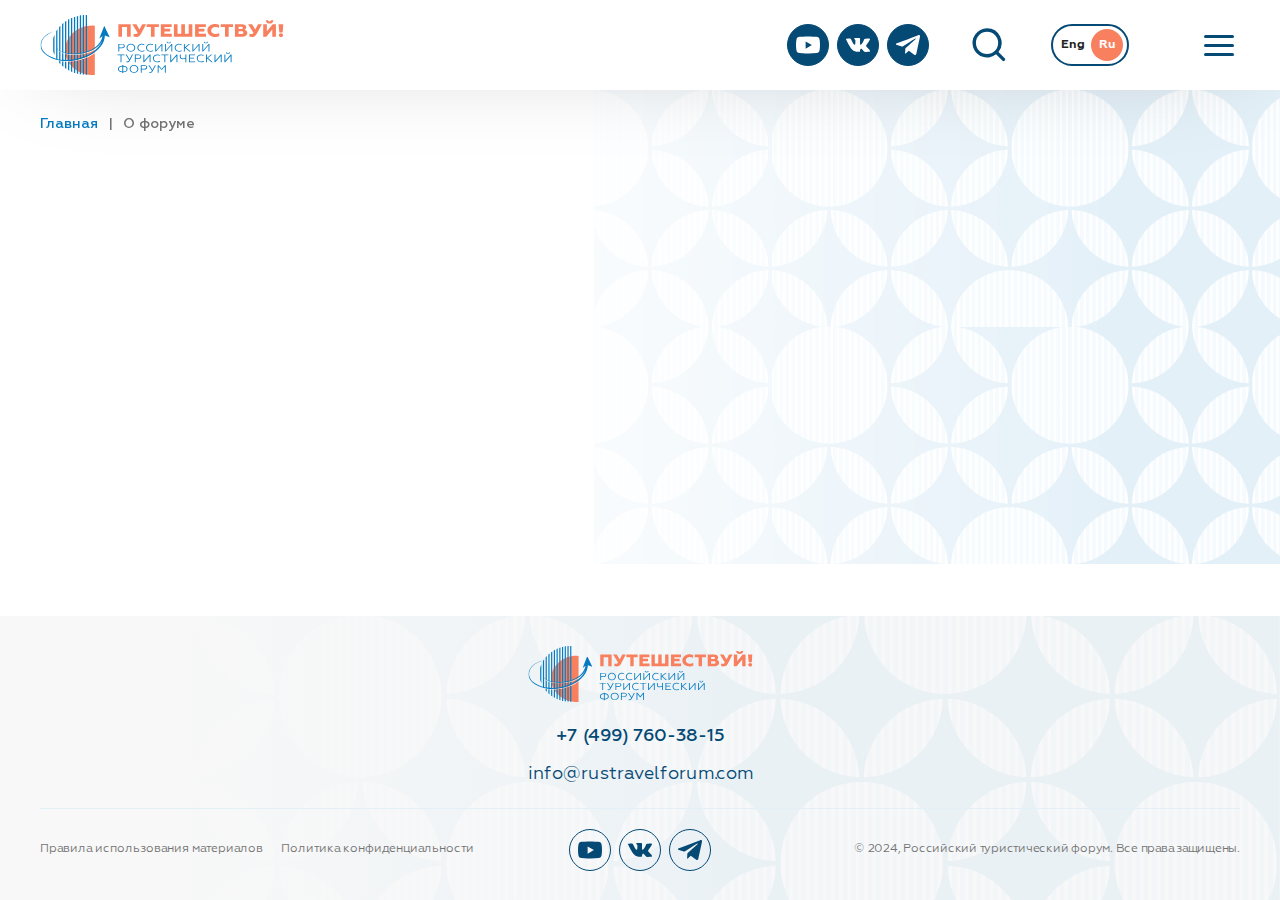
==== about.html @ 8d494166 "fix: Improvements" ====
<!DOCTYPE html>
<html lang="ru">

<head>
	<meta charset="UTF-8">
	<meta http-equiv="X-UA-Compatible" content="IE=edge">
	<meta name="viewport" content="width=device-width, initial-scale=1.0">
	<title>Российский Туристический Форум - О форуме</title>
	<meta property="og:title" content="Российский Туристический Форум - О форуме">
	<meta property="og:description" content="Описание">
	<meta property="og:url" content="/">
	<meta property="og:site_name" content="Российский Туристический Форум - О форуме">
	<!-- favicon -->
	<link rel="apple-touch-icon" sizes="180x180" href="img/favicon/apple-touch-icon.png">
	<link rel="icon" type="image/png" sizes="32x32" href="img/favicon/favicon-32x32.png">
	<link rel="icon" type="image/png" sizes="16x16" href="img/favicon/favicon-16x16.png">
	<link rel="manifest" href="img/favicon/site.webmanifest">
	<link rel="mask-icon" href="img/favicon//safari-pinned-tab.svg" color="#5bbad5">
	<meta name="msapplication-TileColor" content="#ffffff">
	<meta name="theme-color" content="#ffffff">
	<!-- styles -->
	<link rel="stylesheet" href="css/vendor.min.css">
	<link rel="stylesheet" href="css/app.min.css">
</head>

<body>
	<!-- wrapper -->
	<div class="wrapper">
		<!-- header -->
		<header class="header " id="header" data-aos="fade-in">
			<div class="container">
				<div class="header__wrapper">
					<a href="index.html" class="header__logotype">
						<img src="img/logotype.svg" width="244" height="62" alt="Российский Туристический Форум" class="default">
						<img src="img/logotype-white.svg" width="244" height="62" alt="Российский Туристический Форум" class="white">
					</a>
					<nav class="nav header__nav">
						<ul class="nav__list">
							<li class="nav__item">
								<a href="#" class="nav__link">Медиа</a>
							</li>
							<li class="nav__item">
								<a href="#" class="nav__link">Куда поехать</a>
							</li>
							<li class="nav__item">
								<a href="#" class="nav__link">Посетить</a>
							</li>
							<li class="nav__item">
								<a href="#" class="nav__link">Участвовать</a>
							</li>
							<li class="nav__item">
								<a href="#" class="nav__link">Программа</a>
							</li>
							<li class="nav__item">
								<a href="#" class="nav__link">О форуме</a>
							</li>
						</ul>
					</nav>
					<button class="hamburger" id="hamburger-toggle" aria-label="Меню">
						<span class="hamburger__inner"></span>
						<span class="hamburger__inner"></span>
						<span class="hamburger__inner"></span>
					</button>
					<div class="c-socnav c-socnav--bg header__socnav">
						<ul class="c-socnav__list">
							<li class="c-socnav__item">
								<a href="#" class="c-socnav__link">
									<svg class="c-socnav__icon">
										<use xlink:href="img/sprite.svg#icon-yt"></use>
									</svg>
								</a>
							</li>
							<li class="c-socnav__item">
								<a href="#" class="c-socnav__link">
									<svg class="c-socnav__icon">
										<use xlink:href="img/sprite.svg#icon-vk"></use>
									</svg>
								</a>
							</li>
							<li class="c-socnav__item">
								<a href="#" class="c-socnav__link">
									<svg class="c-socnav__icon">
										<use xlink:href="img/sprite.svg#icon-tg"></use>
									</svg>
								</a>
							</li>
						</ul>
					</div>
					<button class="header-search-trigger header__search-trigger" id="search-trigger">
						<svg>
							<use xlink:href="img/sprite.svg#icon-search"></use>
						</svg>
					</button>
					<div class="c-language header__language">
						<ul class="c-language__list">
							<li class="c-language__item">
								<a href="#" class="c-language__link">Eng</a>
							</li>
							<li class="c-language__item is--active">
								<a href="#" class="c-language__link">Ru</a>
							</li>
						</ul>
					</div>
				</div>
			</div>
		</header>
		<!-- end of header -->
		<!-- content -->
		<div class="wrapper__content">
			<!-- about -->
			<section class="about section-bg" id="about">
				<div class="container">
					<!-- breadcrumbs -->
					<div class="breadcrumb" aria-label="Breadcrumb" data-aos="fade-up">
						<ol class="breadcrumb__list">
							<li class="breadcrumb__item">
								<a href="index.html" class="breadcrumb__link">Главная</a>
							</li>
							<li class="breadcrumb__item">
								<a href="about.html" class="breadcrumb__link">О форуме</a>
							</li>
						</ol>
					</div>
					<!-- end of breadcrumbs -->
				</div>
			</section>
			<!-- end of about -->
		</div>
		<!-- end of content -->
		<!-- footer -->
		<footer class="footer" id="footer" data-aos="fade-in">
			<div class="container">
				<div class="footer__top">
					<a href="index.html" class="footer__logotype">
						<img src="img/logotype.svg" width="225" height="56" alt="Российский Туристический Форум">
					</a>
					<div class="footer__contacts">
						<a href="tel:+74997603815" class="footer__contact footer__contact--medium">+7 (499) 760-38-15</a>
						<a href="mailto:info@rustravelforum.com" class="footer__contact">info@rustravelforum.com</a>
					</div>
				</div>
				<div class="footer__bottom">
					<ul class="footer__list">
						<li class="footer__list-item">
							<a href="#" class="footer__link">Правила использования материалов</a>
						</li>
						<li class="footer__list-item">
							<a href="#" class="footer__link">Политика конфиденциальности</a>
						</li>
					</ul>
					<div class="c-socnav footer__socnav">
						<ul class="c-socnav__list">
							<li class="c-socnav__item">
								<a href="#" class="c-socnav__link">
									<svg class="c-socnav__icon">
										<use xlink:href="img/sprite.svg#icon-yt"></use>
									</svg>
								</a>
							</li>
							<li class="c-socnav__item">
								<a href="#" class="c-socnav__link">
									<svg class="c-socnav__icon">
										<use xlink:href="img/sprite.svg#icon-vk"></use>
									</svg>
								</a>
							</li>
							<li class="c-socnav__item">
								<a href="#" class="c-socnav__link">
									<svg class="c-socnav__icon">
										<use xlink:href="img/sprite.svg#icon-tg"></use>
									</svg>
								</a>
							</li>
						</ul>
					</div>
					<p class="footer__copyright">© 2024, Российский туристический форум. Все права защищены.</p>
				</div>
			</div>
		</footer>
		<!-- end of footer -->
	</div>
	<!-- end of wrapper -->
	<!-- menu -->
	<div class="menu" id="menu">
		<div class="menu__wrap"></div>
	</div>
	<!-- end of menu -->
	<!-- scripts -->
	<script src="js/vendor.min.js"></script>
	<script src="js/app.min.js"></script>
</body>

</html>
---- css/app.min.css ----
body{position:relative;overflow-x:hidden;font-family:"Geometria",sans-serif;font-size:16px;line-height:1.25;color:#222}ul,ol,li{display:block;padding:0;margin:0;list-style:none}h1,h2,h3,h4,h5,h6{margin:0;font-weight:normal;line-height:1.25}p{margin:0}a{display:inline-block;color:#222;text-decoration:none;-webkit-transition:all .25s ease-in-out;transition:all .25s ease-in-out}a:hover{text-decoration:none;color:#222}a:active{color:#222}input[type=number]{-moz-appearance:textfield}input[type=number]::-webkit-outer-spin-button,input[type=number]::-webkit-inner-spin-button{display:none;-webkit-appearance:none;appearance:none;margin:0}picture{display:block}img{max-width:100%}svg{-webkit-transition:all .25s ease-in-out;transition:all .25s ease-in-out}.container{margin:0 auto;padding:0 40px;max-width:1644px;width:100%}@media screen and (max-width: 767px){.container{padding:0 10px}}.btn{display:block;padding:9px 30px;width:-webkit-fit-content;width:-moz-fit-content;width:fit-content;font-size:18px;font-weight:500;line-height:1.3333333333;text-align:center;color:#fff;background:#047bc1;border:1px solid #047bc1;border-radius:46px;-webkit-transition:all .25s ease-in-out;transition:all .25s ease-in-out}.btn:focus{outline:none}.btn:hover{color:#fff}.btn--coral{background:#f8805f;border-color:#f8805f}@media screen and (hover: hover){.btn:hover{color:#fff;background:#054975;border-color:#054975}.btn--coral:hover{background:#222;border-color:#222}}.input-field--coral .input-field__label{color:#f8805f}.input-field__label{display:block;margin:0 0 10px 0;width:-webkit-fit-content;width:-moz-fit-content;width:fit-content;font-size:18px;font-weight:normal;line-height:1.3333333333;color:#047bc1}.input-field__inner{position:relative;z-index:1}.input-field__textarea,.input-field__input{-webkit-appearance:none;-moz-appearance:none;appearance:none;display:block;padding:9px 20px;width:100%;font-size:18px;font-weight:normal;line-height:1.3333333333;color:#222;background:#fff;border:1px solid #e4f0f8;border-radius:10px;-webkit-transition:all .25s ease-in-out;transition:all .25s ease-in-out}.input-field__textarea::-webkit-input-placeholder, .input-field__input::-webkit-input-placeholder{opacity:1;color:#737373}.input-field__textarea::-moz-placeholder, .input-field__input::-moz-placeholder{opacity:1;color:#737373}.input-field__textarea:-ms-input-placeholder, .input-field__input:-ms-input-placeholder{opacity:1;color:#737373}.input-field__textarea::-ms-input-placeholder, .input-field__input::-ms-input-placeholder{opacity:1;color:#737373}.input-field__textarea::placeholder,.input-field__input::placeholder{opacity:1;color:#737373}.input-field__textarea:focus,.input-field__input:focus{outline:none;border-color:#047bc1}@media screen and (max-width: 767px){.input-field__textarea,.input-field__input{font-size:16px;line-height:1.5}}.input-field__textarea{resize:none;overflow:hidden;min-height:90px}.input-field-captcha__wrapper{display:-webkit-box;display:-ms-flexbox;display:flex;-webkit-box-align:center;-ms-flex-align:center;align-items:center;width:100%}@media screen and (max-width: 767px){.input-field-captcha__wrapper{-webkit-box-orient:vertical;-webkit-box-direction:normal;-ms-flex-direction:column;flex-direction:column}}.input-field-captcha__img{display:block;overflow:hidden;max-width:180px;min-width:180px;height:40px}.input-field-captcha__img>*{display:block;width:100%;height:100%;-o-object-fit:cover;object-fit:cover}@media screen and (max-width: 767px){.input-field-captcha__img{margin:0 auto}}@media screen and (min-width: 768px){.input-field-captcha__img+.input-field-captcha__input,.input-field-captcha__input+.input-field-captcha__img{margin-left:10px}}@media screen and (max-width: 767px){.input-field-captcha__img+.input-field-captcha__input,.input-field-captcha__input+.input-field-captcha__img{margin-top:10px}}.input-field-captcha__input{-webkit-appearance:none;-moz-appearance:none;appearance:none;-webkit-box-flex:1;-ms-flex:1 1 auto;flex:1 1 auto;display:block;padding:9px 20px;width:100%;font-size:18px;font-weight:normal;line-height:1.3333333333;color:#222;background:#fff;border:1px solid #e4f0f8;border-radius:10px;-webkit-transition:all .25s ease-in-out;transition:all .25s ease-in-out}.input-field-captcha__input::-webkit-input-placeholder{opacity:1;color:#737373}.input-field-captcha__input::-moz-placeholder{opacity:1;color:#737373}.input-field-captcha__input:-ms-input-placeholder{opacity:1;color:#737373}.input-field-captcha__input::-ms-input-placeholder{opacity:1;color:#737373}.input-field-captcha__input::placeholder{opacity:1;color:#737373}.input-field-captcha__input:focus{outline:none;border-color:#047bc1}@media screen and (max-width: 767px){.input-field-captcha__input{font-size:16px;line-height:1.5}}.square-checkbox{display:-webkit-box;display:-ms-flexbox;display:flex;-webkit-box-align:center;-ms-flex-align:center;align-items:center;overflow:hidden;cursor:pointer}.square-checkbox__input{display:none}.square-checkbox__input:checked~.square-checkbox__group .square-checkbox__icon{background:#047bc1;border-color:#047bc1}.square-checkbox__input:checked~.square-checkbox__group .square-checkbox__icon::before{opacity:1}.square-checkbox__input[disabled]~.square-checkbox__group{opacity:.4;pointer-events:none}.square-checkbox__group{display:-webkit-box;display:-ms-flexbox;display:flex;-webkit-box-align:center;-ms-flex-align:center;align-items:center;margin:0;cursor:pointer}.square-checkbox__icon{position:relative;display:block;overflow:hidden;margin-right:10px;min-width:20px;width:20px;height:20px;background:#fff;border:1px solid #737373;border-radius:5px;-webkit-transition:all .25s ease-in-out;transition:all .25s ease-in-out}.square-checkbox__icon::before{content:"";position:absolute;top:50%;left:50%;z-index:1;-webkit-transform:translate(-50%, -50%);-ms-transform:translate(-50%, -50%);transform:translate(-50%, -50%);display:block;min-width:11px;width:11px;height:11px;opacity:0;background-image:url(../img/sprite.svg#icon-checkbox-mark-white);background-repeat:no-repeat;background-size:contain;background-position:center center;-webkit-transition:all .25s ease-in-out;transition:all .25s ease-in-out}.square-checkbox__title{display:block;margin:auto 0;font-size:18px;font-weight:normal;line-height:1.3333333333;text-align:left;-webkit-transition:all .25s ease-in-out;transition:all .25s ease-in-out}.select-box{position:relative}.select-box.is--active .select-box__placeholder>svg{-webkit-transform:rotate(180deg);-ms-transform:rotate(180deg);transform:rotate(180deg)}.select-box.is--active .select-box__dropdown{visibility:visible;opacity:1;-webkit-transform:scale(1) translateY(0);-ms-transform:scale(1) translateY(0);transform:scale(1) translateY(0);pointer-events:all}.select-box__inner{display:-webkit-box;display:-ms-flexbox;display:flex;-webkit-box-align:center;-ms-flex-align:center;align-items:center;padding:16px 0;max-width:100%}.select-box__label{display:block;width:-webkit-fit-content;width:-moz-fit-content;width:fit-content;font-size:16px;font-weight:500;color:#737373}.select-box__label+.select-box__placeholder{margin-left:10px}.select-box__placeholder{display:-webkit-box;display:-ms-flexbox;display:flex;-webkit-box-align:center;-ms-flex-align:center;align-items:center;overflow:hidden;padding:0;width:-webkit-fit-content;width:-moz-fit-content;width:fit-content;font-size:16px;font-weight:500;color:#047bc1;background:rgba(0,0,0,0);border:none;border-radius:0;-webkit-transition:all .25s ease-in-out;transition:all .25s ease-in-out}.select-box__placeholder>svg{min-width:12px;width:12px;height:12px;color:#047bc1}.select-box__placeholder>*+*{margin-left:10px}.select-box__placeholder:focus{outline:none}.select-box__dropdown{position:absolute;top:calc(100% - 6px);left:0;z-index:100;-webkit-transform:scale(0.99) translateY(-0.7em);-ms-transform:scale(0.99) translateY(-0.7em);transform:scale(0.99) translateY(-0.7em);display:block;overflow:hidden;visibility:hidden;opacity:0;-webkit-transform-origin:top;-ms-transform-origin:top;transform-origin:top;width:100%;background:#f8f8f8;border-radius:10px;-webkit-transition-timing-function:cubic-bezier(0.16, 1, 0.3, 1);transition-timing-function:cubic-bezier(0.16, 1, 0.3, 1);-webkit-transition-duration:500ms;transition-duration:500ms;-webkit-transition-property:opacity,-webkit-transform;transition-property:opacity,-webkit-transform;transition-property:opacity,transform;transition-property:opacity,transform,-webkit-transform;pointer-events:none;will-change:opacity,transform}.select-box__item.is--active .select-box__link{background:#e4f0f8}.select-box__link{display:block;padding:6px;width:100%;font-size:14px;font-weight:500;color:#047bc1}.select-box__link:hover{color:#047bc1}.select-box__link:active{background:#e4f0f8}@media screen and (hover: hover){.select-box__link:hover{background:#e4f0f8}}.c-socnav--bg .c-socnav__link{background:#054975}@media screen and (hover: hover){.c-socnav--bg .c-socnav__link:hover{background:#f8805f}.c-socnav--bg .c-socnav__link:hover>svg{color:#fff}}.c-socnav--bg .c-socnav__icon{color:#fff}.c-socnav__list{display:-webkit-box;display:-ms-flexbox;display:flex;-webkit-box-align:center;-ms-flex-align:center;align-items:center;width:-webkit-fit-content;width:-moz-fit-content;width:fit-content}.c-socnav__item+.c-socnav__item{margin-left:8px}.c-socnav__link{display:-webkit-box;display:-ms-flexbox;display:flex;-webkit-box-align:center;-ms-flex-align:center;align-items:center;-webkit-box-pack:center;-ms-flex-pack:center;justify-content:center;min-width:42px;width:42px;height:42px;border:1px solid #054975;border-radius:50%}@media screen and (hover: hover){.c-socnav__link:hover{border-color:#f8805f}.c-socnav__link:hover>svg{color:#f8805f}}.c-socnav__icon{min-width:24px;width:24px;height:24px;color:#054975}.c-language__list{display:-webkit-box;display:-ms-flexbox;display:flex;-webkit-box-align:center;-ms-flex-align:center;align-items:center;padding:3px 4px;width:-webkit-fit-content;width:-moz-fit-content;width:fit-content;border:2px solid #054975;border-radius:30px}.c-language__item.is--active .c-language__link{color:#fff;background:#f8805f}.c-language__item+.c-language__item{margin-left:2px}.c-language__link{display:-webkit-box;display:-ms-flexbox;display:flex;-webkit-box-align:center;-ms-flex-align:center;align-items:center;-webkit-box-pack:center;-ms-flex-pack:center;justify-content:center;min-width:32px;width:32px;height:32px;font-size:12px;font-weight:bold;text-align:center;color:#222;border-radius:50%}@media screen and (hover: hover){.c-language__link:hover{color:#f8805f}}.c-sections__scroll{overflow-x:auto;overflow-y:hidden;margin:0 -40px -30px;padding:0 40px 30px;max-width:calc(100% + 80px);-webkit-clip-path:inset(0 0 30px 0);clip-path:inset(0 0 30px 0)}@media screen and (max-width: 767px){.c-sections__scroll{display:none}}.c-sections__list{display:-webkit-box;display:-ms-flexbox;display:flex;-webkit-box-align:center;-ms-flex-align:center;align-items:center;-webkit-box-pack:justify;-ms-flex-pack:justify;justify-content:space-between;padding:14px 20px;min-width:-webkit-max-content;min-width:-moz-max-content;min-width:max-content;background:#fff;border:2px solid #e4f0f8;border-radius:319px}@media screen and (max-width: 1023px){.c-sections__list{padding:9px 20px}}.c-sections__item+.c-sections__item{margin-left:40px}.c-sections__link{display:block;width:-webkit-fit-content;width:-moz-fit-content;width:fit-content;font-size:16px;font-weight:500;white-space:nowrap}@media screen and (hover: hover){.c-sections__link:hover{color:#f8805f}}@media screen and (max-width: 1023px){.c-sections__link{font-size:14px;line-height:1.2857142857}}.c-sections__select{width:100%}@media screen and (min-width: 768px){.c-sections__select{display:none}}.c-share__wrapper{display:-webkit-box;display:-ms-flexbox;display:flex;-webkit-box-align:center;-ms-flex-align:center;align-items:center;width:-webkit-fit-content;width:-moz-fit-content;width:fit-content}.c-share__title{display:block;width:-webkit-fit-content;width:-moz-fit-content;width:fit-content;font-size:16px;font-weight:500;color:#737373}.c-share__title+.c-share__list,.c-share__list+.c-share__title{margin-left:10px}.c-share__list{display:-webkit-box;display:-ms-flexbox;display:flex;-webkit-box-align:center;-ms-flex-align:center;align-items:center;-ms-flex-wrap:wrap;flex-wrap:wrap;margin-right:-8px;margin-bottom:-8px;width:-webkit-fit-content;width:-moz-fit-content;width:fit-content}.c-share__item{margin-right:8px;margin-bottom:8px}.c-share__link{display:-webkit-box;display:-ms-flexbox;display:flex;-webkit-box-align:center;-ms-flex-align:center;align-items:center;-webkit-box-pack:center;-ms-flex-pack:center;justify-content:center;padding:0;min-width:42px;width:42px;height:42px;font-size:0;background:#054975;border:none;border-radius:50%;-webkit-transition:all .25s ease-in-out;transition:all .25s ease-in-out}.c-share__link:focus{outline:none}@media screen and (hover: hover){.c-share__link:hover{background:#f8805f}}.c-share__icon{min-width:20px;width:20px;height:20px;color:#fff}.breadcrumb{padding:20px 0}@media screen and (max-width: 767px){.breadcrumb{padding:10px 0}}.breadcrumb__list{display:-webkit-box;display:-ms-flexbox;display:flex;-webkit-box-align:start;-ms-flex-align:start;align-items:flex-start;-ms-flex-wrap:wrap;flex-wrap:wrap}.breadcrumb__item{display:-webkit-box;display:-ms-flexbox;display:flex;-webkit-box-align:center;-ms-flex-align:center;align-items:center;width:-webkit-fit-content;width:-moz-fit-content;width:fit-content}.breadcrumb__item:not(:last-child)::after{content:"|";display:block;margin:0 10px;width:-webkit-fit-content;width:-moz-fit-content;width:fit-content;font-size:14px;font-weight:500;color:#737373}.breadcrumb__item:last-child .breadcrumb__link{color:#737373;pointer-events:none}.breadcrumb__link{display:block;padding:4px 0;width:-webkit-fit-content;width:-moz-fit-content;width:fit-content;font-size:14px;font-weight:500;line-height:1.5;color:#047bc1}.breadcrumb__link:hover{color:#047bc1}@media screen and (hover: hover){.breadcrumb__link:hover{color:#054975}}.tabs__list{display:-webkit-box;display:-ms-flexbox;display:flex;-webkit-box-align:center;-ms-flex-align:center;align-items:center;overflow-x:auto;overflow-y:hidden;margin:0 -40px -30px;padding:0 40px 30px;max-width:calc(100% + 80px);-webkit-clip-path:inset(0 0 30px 0);clip-path:inset(0 0 30px 0)}@media screen and (max-width: 767px){.tabs__list{margin:0 -10px -30px;padding:0 10px 30px;max-width:calc(100% + 20px)}}.tabs__item{display:-webkit-box;display:-ms-flexbox;display:flex;-webkit-box-align:center;-ms-flex-align:center;align-items:center}.tabs__item.is--active .tabs__tab{font-weight:bold;color:#054975}.tabs__item+.tabs__item::before{content:"";display:block;margin:0 20px;min-width:50px;width:50px;height:2px;background:#e4f0f8}@media screen and (max-width: 767px){.tabs__item+.tabs__item::before{margin:0 10px;min-width:40px;width:40px}}.tabs__tab{display:block;padding:16px 0;width:-webkit-fit-content;width:-moz-fit-content;width:fit-content;font-size:16px;font-weight:500;white-space:nowrap;color:#222;background:rgba(0,0,0,0);border:none;border-radius:0;-webkit-transition:all .25s ease-in-out;transition:all .25s ease-in-out}.tabs__tab:focus{outline:none}@media screen and (hover: hover){.tabs__tab:hover{color:#054975}}@media screen and (max-width: 767px){.tabs__tab{font-size:14px}}.tabs__wrapper{display:none;margin-top:20px}.tabs__wrapper.is--active{display:block}@media screen and (max-width: 767px){.tabs__wrapper{margin-top:10px}}.pagination__list{display:-webkit-box;display:-ms-flexbox;display:flex;-webkit-box-align:center;-ms-flex-align:center;align-items:center;width:-webkit-fit-content;width:-moz-fit-content;width:fit-content}.pagination__item.is--active .pagination__btn{color:#fff;background:#f8805f}@media screen and (max-width: 767px){.pagination__item.is--mobile-hidden{display:none}}.pagination__item+.pagination__item{margin-left:10px}.pagination__btn{display:-webkit-box;display:-ms-flexbox;display:flex;-webkit-box-align:center;-ms-flex-align:center;align-items:center;-webkit-box-pack:center;-ms-flex-pack:center;justify-content:center;padding:0;min-width:35px;width:35px;height:35px;font-size:16px;font-weight:normal;line-height:1;color:#222;background:#f8f8f8;border:none;border-radius:6px;-webkit-transition:all .25s ease-in-out;transition:all .25s ease-in-out}.pagination__btn:focus{outline:none}@media screen and (hover: hover){.pagination__btn:hover{color:#fff;background:#f8805f}}.header{position:relative;z-index:900}.header::before{content:"";position:absolute;top:0;left:50%;z-index:-1;-webkit-transform:translate(-50%, 0);-ms-transform:translate(-50%, 0);transform:translate(-50%, 0);display:block;width:100%;height:100%;background:#fff}.header::after{content:"";position:absolute;top:0;left:50%;z-index:-2;-webkit-transform:translate(-50%, 0);-ms-transform:translate(-50%, 0);transform:translate(-50%, 0);display:block;max-width:100%;width:1194px;height:100%;border-bottom:1px solid #222;-webkit-box-shadow:0px -40px 100px rgba(0,0,0,.25);box-shadow:0px -40px 100px rgba(0,0,0,.25)}.header--transparent::before,.header--transparent::after{display:none}.header--transparent .header__logotype .default{opacity:0}.header--transparent .header__logotype .white{opacity:1}.header--transparent .nav__link{color:#fff}.header--transparent .nav__link:hover{color:#fff}@media screen and (hover: hover){.header--transparent .nav__link:hover{color:#f8805f}}.header--transparent .c-language__link{color:#fff}.header--transparent .c-language__link:hover{color:#fff}@media screen and (hover: hover){.header--transparent .c-language__link:hover{color:#f8805f}}.header__wrapper{display:-webkit-box;display:-ms-flexbox;display:flex;-webkit-box-align:center;-ms-flex-align:center;align-items:center;-webkit-box-pack:justify;-ms-flex-pack:justify;justify-content:space-between;padding:30px 0}@media screen and (min-width: 768px)and (max-width: 1399px){.header__wrapper{padding:14px 0}}@media screen and (max-width: 767px){.header__wrapper{padding:7px 0}}.header__logotype{position:relative;z-index:1;display:block;margin-right:20px;overflow:hidden;min-width:244px;width:244px;height:62px}.header__logotype img{position:absolute;top:0;left:0;z-index:1;display:block;max-height:100%;width:100%;height:100%;-o-object-fit:contain;object-fit:contain}.header__logotype .white{opacity:0}@media screen and (max-width: 1023px){.header__logotype{min-width:140px;width:140px;height:36px}}.header__nav{margin-right:auto;margin-left:auto}@media screen and (max-width: 1399px){.header__nav{display:none}}.header__socnav{margin-right:auto;margin-left:auto}@media screen and (max-width: 1399px){.header__socnav{margin-right:40px}}@media screen and (max-width: 767px){.header__socnav{display:none}}@media screen and (max-width: 767px){.header__language{display:none}}.header__search-trigger{margin-right:40px;margin-left:auto}@media screen and (min-width: 1400px)and (max-width: 1599px){.header__search-trigger{margin-right:15px}}@media screen and (min-width: 768px)and (max-width: 1399px){.header__search-trigger{margin-left:0}}@media screen and (max-width: 767px){.header__search-trigger{margin-right:0}}.nav__list{display:-webkit-box;display:-ms-flexbox;display:flex;-webkit-box-align:center;-ms-flex-align:center;align-items:center;width:-webkit-fit-content;width:-moz-fit-content;width:fit-content}.nav__item+.nav__item{margin-left:30px}@media screen and (min-width: 1400px)and (max-width: 1599px){.nav__item+.nav__item{margin-left:20px}}.nav__link{display:block;width:-webkit-fit-content;width:-moz-fit-content;width:fit-content;font-size:18px;font-weight:500}@media screen and (hover: hover){.nav__link:hover{color:#f8805f}}.header-search-trigger{display:-webkit-box;display:-ms-flexbox;display:flex;-webkit-box-align:center;-ms-flex-align:center;align-items:center;-webkit-box-pack:center;-ms-flex-pack:center;justify-content:center;padding:0;min-width:42px;width:42px;height:42px;font-size:0;background:rgba(0,0,0,0);border:none;border-radius:0;-webkit-transition:all .25s ease-in-out;transition:all .25s ease-in-out}.header-search-trigger>svg{min-width:42px;width:42px;height:42px;color:#054975}.header-search-trigger:focus{outline:none}@media screen and (hover: hover){.header-search-trigger:hover>svg{color:#f8805f}}@media screen and (max-width: 767px){.header-search-trigger{min-width:30px;width:30px;height:30px}.header-search-trigger>svg{min-width:30px;width:30px;height:30px}}.hamburger{position:relative;z-index:1;display:block;margin:0 auto;padding:0;min-width:42px;width:42px;height:42px;font-size:0;background:rgba(0,0,0,0);border:none;border-radius:0;-webkit-transition:all .25s ease-in-out;transition:all .25s ease-in-out}@media screen and (hover: hover){.hamburger:hover .hamburger__inner{background:#f8805f}}@media screen and (max-width: 1399px){.hamburger{-webkit-box-ordinal-group:2;-ms-flex-order:1;order:1}}@media screen and (min-width: 768px)and (max-width: 1399px){.hamburger{margin:0 0 0 69px}}@media screen and (max-width: 767px){.hamburger{margin:0 0 0 25px}}.hamburger__inner{position:absolute;left:6px;z-index:1;display:block;width:30px;height:3px;background:#054975;border-radius:15px;-webkit-transition:all .25s ease-in-out;transition:all .25s ease-in-out}.hamburger__inner:first-child{top:10.5px}.hamburger__inner:nth-child(2){top:19.5px}.hamburger__inner:last-child{top:28.5px}.footer{position:relative;z-index:1;overflow:hidden;margin-top:100px;padding:30px 0;background:#f8f8f8}.footer::before{content:"";position:absolute;top:-1px;right:0;z-index:-2;display:block;width:1111px;height:331px;opacity:.1;background-image:url(../img/bg-decor.svg);background-repeat:no-repeat;background-size:contain;background-position:center center}.footer::after{content:"";position:absolute;top:-1px;right:1111px;z-index:-1;-webkit-transform:translate(100%, 0);-ms-transform:translate(100%, 0);transform:translate(100%, 0);display:block;width:570px;height:331px;background:-webkit-gradient(linear, left top, right top, from(#F8F8F8), to(rgba(248, 248, 248, 0)));background:linear-gradient(90deg, #F8F8F8 0%, rgba(248, 248, 248, 0) 100%)}@media screen and (max-width: 1199px){.footer::before{top:0;right:auto;left:-155px;width:1299px;height:387px}.footer::after{top:0;right:auto;left:0;-webkit-transform:none;-ms-transform:none;transform:none;width:73%;height:100%}}@media screen and (max-width: 1023px){.footer{margin-top:40px;padding:28px 0}}.footer__top{text-align:center}.footer__logotype{display:block;margin:0 auto;overflow:hidden;min-width:225px;width:225px;height:56px}.footer__logotype img{display:block;width:100%;height:100%;-o-object-fit:contain;object-fit:contain}@media screen and (max-width: 767px){.footer__logotype{min-width:180px;width:180px;height:44px}}.footer__logotype+.footer__contacts,.footer__contacts+.footer__logotype{margin-top:20px}.footer__contact{display:block;margin:0 auto;width:-webkit-fit-content;width:-moz-fit-content;width:fit-content;font-size:18px;font-weight:normal;line-height:1.5555555556;color:#054975}.footer__contact--medium{font-weight:500}.footer__contact:hover{color:#054975}@media screen and (hover: hover){.footer__contact:hover{color:#047bc1}}@media screen and (max-width: 767px){.footer__contact{font-size:16px}}.footer__contact+.footer__contact{margin-top:10px}.footer__bottom{position:relative;z-index:1;display:-webkit-box;display:-ms-flexbox;display:flex;-webkit-box-align:center;-ms-flex-align:center;align-items:center;-webkit-box-pack:justify;-ms-flex-pack:justify;justify-content:space-between;margin-top:20px;padding-top:20px;border-top:1px solid #e4f0f8}@media screen and (min-width: 1200px){.footer__bottom{min-height:62px}}@media screen and (max-width: 1199px){.footer__bottom{-ms-flex-wrap:wrap;flex-wrap:wrap}}.footer__list{display:-webkit-box;display:-ms-flexbox;display:flex;-webkit-box-align:center;-ms-flex-align:center;align-items:center;width:-webkit-fit-content;width:-moz-fit-content;width:fit-content}@media screen and (min-width: 1200px){.footer__list{max-width:40%}}@media screen and (min-width: 1024px)and (max-width: 1199px){.footer__list{width:calc(50% - 5px)}}@media screen and (max-width: 1023px){.footer__list{-webkit-box-pack:center;-ms-flex-pack:center;justify-content:center;width:100%}}@media screen and (max-width: 767px){.footer__list{-webkit-box-orient:vertical;-webkit-box-direction:normal;-ms-flex-direction:column;flex-direction:column}}.footer__list-item+.footer__list-item{margin-left:18px}@media screen and (max-width: 767px){.footer__list-item+.footer__list-item{margin:6px auto 0}}.footer__link{display:block;width:-webkit-fit-content;width:-moz-fit-content;width:fit-content;font-size:12px;font-weight:normal;color:#737373}.footer__link:hover{color:#737373}@media screen and (hover: hover){.footer__link:hover{color:#222}}@media screen and (max-width: 767px){.footer__link{margin:0 auto;text-align:center}}@media screen and (min-width: 1200px){.footer__socnav{position:absolute;left:50%;-webkit-transform:translate(-50%, 0);-ms-transform:translate(-50%, 0);transform:translate(-50%, 0)}}@media screen and (max-width: 1199px){.footer__socnav{-webkit-box-ordinal-group:0;-ms-flex-order:-1;order:-1;width:100%}.footer__socnav .c-socnav__list{margin:0 auto}}@media screen and (min-width: 767px)and (max-width: 1199px){.footer__socnav{margin-bottom:10px}}@media screen and (max-width: 767px){.footer__socnav{margin-bottom:8px}}.footer__copyright{display:block;width:-webkit-fit-content;width:-moz-fit-content;width:fit-content;font-size:12px;font-weight:normal;letter-spacing:-0.02em;text-align:right;color:#737373}@media screen and (min-width: 1200px){.footer__copyright{max-width:40%}}@media screen and (min-width: 1024px)and (max-width: 1199px){.footer__copyright{margin-left:10px;width:calc(50% - 5px)}}@media screen and (max-width: 1023px){.footer__copyright{width:100%;text-align:center}}@media screen and (min-width: 768px)and (max-width: 1023px){.footer__copyright{margin-top:10px}}@media screen and (max-width: 767px){.footer__copyright{margin-top:6px}}.menu{position:fixed;top:0;right:0;left:0;z-index:850;overflow-x:hidden;overflow-y:auto;display:none;width:100%;height:100dvh;background:#047bc1;-webkit-transition:all .25s ease-in-out;transition:all .25s ease-in-out}.scroll-disabled{overflow:hidden}.wrapper{display:-webkit-box;display:-ms-flexbox;display:flex;-webkit-box-orient:vertical;-webkit-box-direction:normal;-ms-flex-direction:column;flex-direction:column;min-height:100vh}.wrapper__content{-webkit-box-flex:1;-ms-flex:1 1 100%;flex:1 1 100%}.section-indent{margin-top:50px;padding-top:50px}@media screen and (max-width: 1023px){.section-indent{margin-top:20px;padding-top:20px}}.section-indent-lg{margin-top:100px;padding-top:100px}@media screen and (max-width: 1023px){.section-indent-lg{margin-top:40px;padding-top:40px}}.section-heading{display:-webkit-box;display:-ms-flexbox;display:flex;-webkit-box-align:start;-ms-flex-align:start;align-items:flex-start;-webkit-box-pack:justify;-ms-flex-pack:justify;justify-content:space-between;margin-bottom:40px}@media screen and (min-width: 1024px){.section-heading--end{-webkit-box-align:end;-ms-flex-align:end;align-items:flex-end}}@media screen and (max-width: 1023px){.section-heading{margin-bottom:20px}}@media screen and (max-width: 767px){.section-heading{-webkit-box-orient:vertical;-webkit-box-direction:normal;-ms-flex-direction:column;flex-direction:column}}.section-heading__subtitle{display:block;width:-webkit-fit-content;width:-moz-fit-content;width:fit-content;font-size:20px;font-weight:500;color:#047bc1}@media screen and (max-width: 767px){.section-heading__subtitle{font-size:16px;line-height:1.8125}}.section-heading__subtitle+.section-heading__title,.section-heading__title+.section-heading__subtitle{margin-top:10px}.section-heading__title{display:block;width:-webkit-fit-content;width:-moz-fit-content;width:fit-content;font-size:60px;font-weight:500;color:#054975}@media screen and (min-width: 768px)and (max-width: 1023px){.section-heading__title{font-size:40px}}@media screen and (max-width: 767px){.section-heading__title{font-size:30px;line-height:1.3333333333}}.section-heading__link{display:-webkit-box;display:-ms-flexbox;display:flex;-webkit-box-align:center;-ms-flex-align:center;align-items:center;-webkit-box-pack:center;-ms-flex-pack:center;justify-content:center;padding:12px 20px;width:-webkit-fit-content;width:-moz-fit-content;width:fit-content;font-size:16px;font-weight:bold;color:#f8805f}.section-heading__link>svg{min-width:12px;width:12px;height:12px;color:#f8805f}.section-heading__link>*+*{margin-left:20px}.section-heading__link:hover{color:#f8805f}@media screen and (hover: hover){.section-heading__link:hover{color:#054975}.section-heading__link:hover>svg{color:#054975}}@media screen and (max-width: 767px){.section-heading__link{display:none}}.section-heading__controls{display:-webkit-box;display:-ms-flexbox;display:flex;-webkit-box-align:center;-ms-flex-align:center;align-items:center;width:-webkit-fit-content;width:-moz-fit-content;width:fit-content}@media screen and (max-width: 767px){.section-heading__controls{display:none}}.section-heading__controls .swiper-button-prev,.section-heading__controls .swiper-button-next{position:static;-webkit-transform:none;-ms-transform:none;transform:none;display:-webkit-box;display:-ms-flexbox;display:flex;-webkit-box-align:center;-ms-flex-align:center;align-items:center;-webkit-box-pack:center;-ms-flex-pack:center;justify-content:center;margin:0;padding:0;min-width:62px;width:62px;height:62px;font-size:0;background:#fff;border:none;border-radius:50%;-webkit-box-shadow:0px 20px 35px rgba(115,115,115,.15);box-shadow:0px 20px 35px rgba(115,115,115,.15);-webkit-transition:all .25s ease-in-out;transition:all .25s ease-in-out}.section-heading__controls .swiper-button-prev::after,.section-heading__controls .swiper-button-next::after{display:none}.section-heading__controls .swiper-button-prev:focus,.section-heading__controls .swiper-button-next:focus{outline:none}@media screen and (hover: hover){.section-heading__controls .swiper-button-prev:hover,.section-heading__controls .swiper-button-next:hover{background:#737373}.section-heading__controls .swiper-button-prev:hover>svg,.section-heading__controls .swiper-button-next:hover>svg{color:#fff}}.section-heading__controls .swiper-button-next{margin-left:20px}.section-heading__controls .swiper-button-icon{min-width:27px;width:27px;height:27px;color:#222}.section-top{margin-bottom:20px}.section-top--indent-lg{margin-bottom:40px}@media screen and (max-width: 1023px){.section-top--indent-lg{margin-bottom:20px}}.section-top__inner{display:-webkit-box;display:-ms-flexbox;display:flex;-webkit-box-align:center;-ms-flex-align:center;align-items:center;-webkit-box-pack:justify;-ms-flex-pack:justify;justify-content:space-between}@media screen and (max-width: 767px){.section-top__inner{-webkit-box-orient:vertical;-webkit-box-direction:normal;-ms-flex-direction:column;flex-direction:column;-webkit-box-align:start;-ms-flex-align:start;align-items:flex-start}}.section-top__title{display:block;width:-webkit-fit-content;width:-moz-fit-content;width:fit-content;font-size:60px;font-weight:500;color:#054975}@media screen and (min-width: 768px)and (max-width: 1023px){.section-top__title{font-size:40px}}@media screen and (max-width: 767px){.section-top__title{font-size:30px}}.section-top__title+.section-top__link{margin-top:0;margin-left:20px}@media screen and (max-width: 767px){.section-top__title+.section-top__link{margin-top:12.5px;margin-left:0}}.section-top__link{display:-webkit-box;display:-ms-flexbox;display:flex;-webkit-box-align:center;-ms-flex-align:center;align-items:center;-webkit-box-pack:center;-ms-flex-pack:center;justify-content:center;margin-top:10px;width:-webkit-fit-content;width:-moz-fit-content;width:fit-content;font-size:18px;font-weight:bold;color:#047bc1}.section-top__link>svg{min-width:30px;width:30px;height:30px;color:#047bc1}.section-top__link>*+*{margin-left:10px}.section-top__link:hover{color:#047bc1}@media screen and (max-width: 767px){.section-top__link{margin-top:12.5px}}.section-top__description{display:block;margin-top:10px;max-width:904px;width:-webkit-fit-content;width:-moz-fit-content;width:fit-content;font-size:18px;font-weight:normal;line-height:1.3333333333}@media screen and (min-width: 768px)and (max-width: 1023px){.section-top__description{font-size:14px;line-height:1.25}}@media screen and (max-width: 767px){.section-top__description{margin-top:20px;font-size:12px;line-height:1.25}}.section-bg{position:relative}.section-bg::before{content:"";position:absolute;top:0;right:0;z-index:-1;display:block;width:686px;height:474px;background-image:url(../img/section-top-bg.png);background-repeat:no-repeat;background-size:contain;background-position:center center}@media screen and (min-width: 768px)and (max-width: 1023px){.section-bg::before{top:-70px;width:474px;height:330px}}@media screen and (max-width: 767px){.section-bg::before{width:202px;height:139px}}.content{font-size:16px;font-weight:normal;line-height:1.5}@media screen and (min-width: 768px)and (max-width: 1023px){.content{font-size:14px}}@media screen and (max-width: 767px){.content{font-size:12px}}.content>*{margin-bottom:20px}.content>*:last-child{margin-bottom:0}.content>*>*[class],.content>*>*[class]>*{margin-bottom:0}.content hr{margin:24px 0;opacity:1}.content h1,.content h2,.content h3,.content h4,.content h5,.content h6{font-weight:bold;text-transform:uppercase;color:#047bc1}.content h1{font-size:32px}.content h2{font-size:24px;line-height:1.3333333}.content h3{font-size:16px;line-height:1.3333333}.content h4{font-size:16px;line-height:1.3333333}.content h5{font-size:16px;line-height:1.3333333}.content h6{font-size:16px;line-height:1.3333333}.content b,.content strong{font-weight:500}.content a:not([class]){display:inline;font-weight:500;color:#047bc1}.content a:not([class]):hover{text-decoration:none;color:#047bc1}@media screen and (hover: hover){.content a:not([class]):hover{color:#f8805f}}.content picture{display:block;overflow:hidden;width:100%;border-radius:20px}.content picture img{display:block;width:100%;height:100%;-o-object-fit:cover;object-fit:cover}.main{position:relative;z-index:10}.main__wrap{position:relative;overflow:hidden;display:-webkit-box;display:-ms-flexbox;display:flex;-webkit-box-orient:vertical;-webkit-box-direction:normal;-ms-flex-direction:column;flex-direction:column;-webkit-box-pack:center;-ms-flex-pack:center;justify-content:center;margin-top:-122px;padding-top:182px;padding-bottom:30px;height:906px;color:#fff}@media screen and (min-width: 1400px)and (max-width: 1599px){.main__wrap{height:806px}}@media screen and (min-width: 1024px)and (max-width: 1399px){.main__wrap{margin-top:-90px;padding-top:150px}}@media screen and (min-width: 1024px)and (max-width: 1199px){.main__wrap{height:806px}}@media screen and (min-width: 768px)and (max-width: 1023px){.main__wrap{margin-top:-70px;padding-top:90px;padding-bottom:60px;height:527px}}@media screen and (max-width: 767px){.main__wrap{margin-top:-56px;padding-top:56px;padding-bottom:50px;height:480px}}.main__body{max-width:631px;width:100%}@media screen and (min-width: 768px)and (max-width: 1023px){.main__body{max-width:431px}}.main__heading{display:block;font-size:60px;font-weight:bold;line-height:1.1666666667}@media screen and (min-width: 768px)and (max-width: 1023px){.main__heading{font-size:40px;line-height:1.15}}@media screen and (max-width: 767px){.main__heading{font-size:30px;line-height:1.1333333333}}.main__buttons{margin-top:40px;width:-webkit-fit-content;width:-moz-fit-content;width:fit-content}@media screen and (max-width: 1023px){.main__buttons{margin-top:20px}}.main__button{position:relative;z-index:1;display:-webkit-box;display:-ms-flexbox;display:flex;-webkit-box-align:center;-ms-flex-align:center;align-items:center;padding:0;min-width:356px;width:-webkit-fit-content;width:-moz-fit-content;width:fit-content;font-size:18px;font-weight:500;text-align:center;color:#fff;background:#047bc1;border:none;border-radius:40px;-webkit-transition:all .25s ease-in-out;transition:all .25s ease-in-out}.main__button>img{display:block;min-width:62px;width:62px;height:62px;-o-object-fit:contain;object-fit:contain}.main__button>*+*{margin-left:20px}.main__button>svg{position:absolute;top:50%;right:20px;z-index:1;-webkit-transform:translate(0, -50%);-ms-transform:translate(0, -50%);transform:translate(0, -50%);opacity:0;min-width:27px;width:27px;height:27px;color:#fff}.main__button:hover{color:#fff}.main__button--coral{background:#f8805f}@media screen and (hover: hover){.main__button:hover{padding-right:67px}.main__button:hover>svg{opacity:1;-webkit-transition:all .25s ease-in-out .1s;transition:all .25s ease-in-out .1s}}@media screen and (max-width: 767px){.main__button{min-width:300px;font-size:14px}}.main__button+.main__button{margin-top:20px}.main__slider{position:absolute;top:0;right:0;bottom:0;left:0;z-index:-1;width:100%;height:100%}.main__slider::before{content:"";position:absolute;right:calc((100vw - 1920px)/2);bottom:0;z-index:2;display:block;width:625px;height:625px;background-image:url(../img/icon-p.svg);background-repeat:no-repeat;background-size:contain;background-position:center center}.main__slider::after{content:"#Путешествуй!";position:absolute;right:calc((100vw - 1564px)/2);bottom:299px;z-index:2;display:block;font-size:86px;font-weight:bold;line-height:1;text-transform:uppercase;color:#fff}@media screen and (max-width: 1919px){.main__slider::before{right:0}}@media screen and (min-width: 1400px)and (max-width: 1599px){.main__slider::after{right:calc((100vw - 1564px)/2 + 100px)}}@media screen and (min-width: 1200px)and (max-width: 1399px){.main__slider::before{width:445px;height:445px}.main__slider::after{right:126px;bottom:184px;font-size:52px}}@media screen and (min-width: 960px)and (max-width: 1199px){.main__slider::before{width:405px;height:405px}.main__slider::after{right:126px;bottom:184px;font-size:42px}}@media screen and (min-width: 768px)and (max-width: 959px){.main__slider::before{width:285px;height:285px}.main__slider::after{right:78px;bottom:154px;font-size:28px}}@media screen and (max-width: 767px){.main__slider::before{display:none}.main__slider::after{right:50%;bottom:20px;-webkit-transform:translate(50%, 0);-ms-transform:translate(50%, 0);transform:translate(50%, 0);font-size:36px}}.main__slide{position:relative;z-index:1;display:block;overflow:hidden;width:100%;height:906px}.main__slide::before{content:"";position:absolute;top:0;right:0;bottom:0;left:0;z-index:1;display:block;width:100%;height:100%;background:rgba(4,123,193,.5)}.main__slide img{display:block;width:100%;height:100%;-o-object-fit:cover;object-fit:cover}@media screen and (min-width: 1400px)and (max-width: 1599px){.main__slide{height:806px}}@media screen and (min-width: 1024px)and (max-width: 1199px){.main__slide{height:806px}}@media screen and (min-width: 768px)and (max-width: 1023px){.main__slide{height:527px}}@media screen and (max-width: 767px){.main__slide{height:480px}}.main .swiper-controls{position:absolute;right:calc((100vw - 1564px)/2 + 259px);bottom:85px;z-index:100;display:-webkit-box;display:-ms-flexbox;display:flex;-webkit-box-align:center;-ms-flex-align:center;align-items:center;width:-webkit-fit-content;width:-moz-fit-content;width:fit-content}@media screen and (min-width: 1400px)and (max-width: 1919px){.main .swiper-controls{right:441px}}@media screen and (min-width: 1200px)and (max-width: 1399px){.main .swiper-controls{right:291px;bottom:95px}}@media screen and (min-width: 960px)and (max-width: 1199px){.main .swiper-controls{right:251px;bottom:105px}}@media screen and (min-width: 768px)and (max-width: 959px){.main .swiper-controls{right:161px;bottom:55px}}@media screen and (max-width: 767px){.main .swiper-controls{display:none}}.main .swiper-button-prev,.main .swiper-button-next{position:static;-webkit-transform:none;-ms-transform:none;transform:none;display:-webkit-box;display:-ms-flexbox;display:flex;-webkit-box-align:center;-ms-flex-align:center;align-items:center;-webkit-box-pack:center;-ms-flex-pack:center;justify-content:center;margin:0;padding:0;min-width:62px;width:62px;height:62px;font-size:0;background:#fff;border:none;border-radius:50%;-webkit-box-shadow:0px 20px 35px rgba(115,115,115,.15);box-shadow:0px 20px 35px rgba(115,115,115,.15);-webkit-transition:all .25s ease-in-out;transition:all .25s ease-in-out}.main .swiper-button-prev::after,.main .swiper-button-next::after{display:none}.main .swiper-button-prev:focus,.main .swiper-button-next:focus{outline:none}@media screen and (hover: hover){.main .swiper-button-prev:hover,.main .swiper-button-next:hover{background:#737373}.main .swiper-button-prev:hover>svg,.main .swiper-button-next:hover>svg{color:#fff}}.main .swiper-button-next{margin-left:20px}.main .swiper-button-icon{min-width:27px;width:27px;height:27px;color:#222}.main .swiper-pagination{position:absolute;top:auto;left:50%;bottom:65px;z-index:10;-webkit-transform:translate(-50%, 0);-ms-transform:translate(-50%, 0);transform:translate(-50%, 0);display:-webkit-box;display:-ms-flexbox;display:flex;-webkit-box-align:center;-ms-flex-align:center;align-items:center;-webkit-box-pack:center;-ms-flex-pack:center;justify-content:center;margin:0;height:100px;font-weight:bold;color:#e4f0f8}@media screen and (min-width: 768px)and (max-width: 1023px){.main .swiper-pagination{bottom:38px;height:50px}}@media screen and (max-width: 767px){.main .swiper-pagination{bottom:76px;height:auto}}.main .swiper-pagination-current{margin-right:8px;font-size:60px;font-weight:normal;color:#f8805f}@media screen and (min-width: 768px)and (max-width: 1023px){.main .swiper-pagination-current{font-size:40px}}.main .swiper-pagination-total{margin-left:8px;font-size:20px}.main .swiper-pagination-bullet{display:block;overflow:hidden;margin:0;min-width:50px;width:50px;height:6px;opacity:1;background:#e4f0f8;border-radius:0;-webkit-transition:all .25s ease-in-out;transition:all .25s ease-in-out}.main .swiper-pagination-bullet+.swiper-pagination-bullet{margin-left:20px}.main .swiper-pagination-bullet-active{background:#f8805f}.marquee{position:relative;z-index:20;margin-top:50px;padding:12px 0;color:#fff;background:#f8805f}@media screen and (min-width: 768px)and (max-width: 1023px){.marquee{margin-top:40px;padding:2px 0}}@media screen and (max-width: 767px){.marquee{display:none}}.marquee__elem{display:-webkit-box;display:-ms-flexbox;display:flex;-webkit-box-align:center;-ms-flex-align:center;align-items:center;width:-webkit-fit-content;width:-moz-fit-content;width:fit-content}.marquee__icon{display:block;min-width:32px;width:32px;height:32px}.marquee__icon img{display:block;width:100%;height:100%;-o-object-fit:contain;object-fit:contain}@media screen and (min-width: 768px)and (max-width: 1023px){.marquee__icon{min-width:26px;width:26px;height:26px}}.marquee__icon+.marquee__text,.marquee__text+.marquee__icon{margin-right:60px}@media screen and (min-width: 768px)and (max-width: 1023px){.marquee__icon+.marquee__text,.marquee__text+.marquee__icon{margin-right:20px}}.marquee__text{display:block;width:-webkit-fit-content;width:-moz-fit-content;width:fit-content;font-size:24px;font-weight:bold;white-space:nowrap}@media screen and (min-width: 768px)and (max-width: 1023px){.marquee__text{font-size:16px}}.about-forum{position:relative;z-index:20;margin-top:50px}@media screen and (max-width: 1023px){.about-forum{margin-top:40px}}.about-forum__wrapper{display:-webkit-box;display:-ms-flexbox;display:flex;-webkit-box-align:start;-ms-flex-align:start;align-items:flex-start;-webkit-box-pack:justify;-ms-flex-pack:justify;justify-content:space-between}@media screen and (max-width: 1399px){.about-forum__wrapper{-webkit-box-align:center;-ms-flex-align:center;align-items:center}}@media screen and (max-width: 959px){.about-forum__wrapper{-webkit-box-orient:vertical;-webkit-box-direction:normal;-ms-flex-direction:column;flex-direction:column}}.about-forum__media{position:relative;z-index:1;display:block;max-width:904px;width:100%;background:#fff}.about-forum__media::before{content:"";display:block;padding-top:63%}.about-forum__media::after{content:"";position:absolute;right:-30px;bottom:-30px;z-index:-1;display:block;width:100%;height:100%;border:1px solid #f8805f;border-radius:20px}.about-forum__media.is--active .about-forum__media-img{display:none}.about-forum__media.is--active .about-forum__media-iframe{display:block}@media screen and (min-width: 960px)and (max-width: 1023px){.about-forum__media::after{right:-14px;bottom:-14px}}@media screen and (max-width: 959px){.about-forum__media::after{display:none}}.about-forum__media-img{position:absolute;top:0;right:0;bottom:0;left:0;z-index:5;display:block;overflow:hidden;width:100%;height:100%;border-radius:20px;cursor:pointer}.about-forum__media-img img{display:block;width:100%;height:100%;-o-object-fit:cover;object-fit:cover}.about-forum__media-img svg{position:absolute;top:50%;left:50%;z-index:2;-webkit-transform:translate(-50%, -50%);-ms-transform:translate(-50%, -50%);transform:translate(-50%, -50%);width:120px;height:120px;color:#fff}@media screen and (hover: hover){.about-forum__media-img:hover>svg{color:#e4f0f8}.about-forum__media-img:active>svg{color:#e4f0f8}}@media screen and (min-width: 768px)and (max-width: 1199px){.about-forum__media-img svg{width:70px;height:70px}}@media screen and (max-width: 767px){.about-forum__media-img{border-radius:10px}.about-forum__media-img svg{width:56px;height:56px}}.about-forum__media-iframe{position:absolute;top:0;right:0;bottom:0;left:0;z-index:10;overflow:hidden;display:none;width:100%;height:100%;border-radius:20px}.about-forum__media-iframe iframe{display:block;min-width:100% !important;width:100% !important;height:100% !important;-o-object-fit:cover;object-fit:cover}@media screen and (max-width: 767px){.about-forum__media-iframe{border-radius:10px}}.about-forum__loader{position:absolute;top:50%;left:50%;z-index:1;-webkit-transform:translate(-50%, -50%);-ms-transform:translate(-50%, -50%);transform:translate(-50%, -50%)}.about-forum__loader.is--hidden{display:none}.about-forum__body{margin-left:60px;max-width:508px;width:100%}@media screen and (min-width: 1024px)and (max-width: 1399px){.about-forum__body{max-width:458px}}@media screen and (min-width: 960px)and (max-width: 1023px){.about-forum__body{margin-left:34px;max-width:424px}}@media screen and (max-width: 959px){.about-forum__body{margin-top:20px;margin-left:0;max-width:none}}.about-forum__content{font-size:18px;font-weight:normal;line-height:1.3333333333}@media screen and (min-width: 768px)and (max-width: 1023px){.about-forum__content{font-size:16px;line-height:1.25}}@media screen and (max-width: 767px){.about-forum__content{font-size:14px;line-height:1.2857142857}}.about-forum__content>*{margin-bottom:20px}.about-forum__content>*:last-child{margin-bottom:0}.about-forum__content>*>*[class],.about-forum__content>*>*[class]>*{margin-bottom:0}.about-forum__more{display:-webkit-box;display:-ms-flexbox;display:flex;-webkit-box-align:center;-ms-flex-align:center;align-items:center;-webkit-box-pack:center;-ms-flex-pack:center;justify-content:center;margin-top:40px;padding:9.5px 0;width:-webkit-fit-content;width:-moz-fit-content;width:fit-content;font-size:20px;font-weight:bold;color:#f8805f}.about-forum__more>svg{min-width:12px;width:12px;height:12px;color:#f8805f}.about-forum__more>*+*{margin-left:20px}.about-forum__more:hover{color:#f8805f}@media screen and (hover: hover){.about-forum__more:hover{color:#054975}.about-forum__more:hover>svg{color:#054975}}@media screen and (max-width: 959px){.about-forum__more{margin-top:20px}}.experts__top{position:relative;margin-bottom:26px}.experts__top::before{content:"";position:absolute;bottom:-14px;left:7px;z-index:1;-webkit-transform:translate(0, 100%);-ms-transform:translate(0, 100%);transform:translate(0, 100%);display:block;width:56px;height:42px;background-image:url(../img/icon-quote.svg);background-repeat:no-repeat;background-size:contain;background-position:center center}@media screen and (max-width: 1023px){.experts__top{margin-bottom:20px}}@media screen and (max-width: 1023px){.experts__top::before{bottom:-20px}}@media screen and (max-width: 767px){.experts__top .swiper-controls{display:block}.experts__top .swiper-button-prev{position:absolute;top:auto;right:auto;bottom:-94px;left:0;z-index:10;-webkit-transform:translate(0, 100%);-ms-transform:translate(0, 100%);transform:translate(0, 100%)}.experts__top .swiper-button-next{position:absolute;top:auto;right:0;bottom:-94px;left:auto;z-index:10;-webkit-transform:translate(0, 100%);-ms-transform:translate(0, 100%);transform:translate(0, 100%)}}.experts__slider-wrapper{position:relative;z-index:1;overflow:hidden}@media screen and (max-width: 767px){.experts__slider-wrapper{margin:-40px -10px 0;padding:40px 10px 0}}.experts__slider-wrapper .swiper{margin-top:-40px;padding-top:40px}.experts__bg{position:absolute;top:162px;left:50%;z-index:-1;-webkit-transform:translate(-50%, 0);-ms-transform:translate(-50%, 0);transform:translate(-50%, 0);display:block;max-width:100%;width:1564px;height:240px}.experts__bg::before{content:"";position:absolute;top:0;left:0;bottom:0;z-index:1;display:block;width:100%;height:100%;background:-webkit-gradient(linear, left top, right top, color-stop(-9.81%, #FFFFFF), color-stop(42.3%, rgba(255, 255, 255, 0)));background:linear-gradient(90deg, #FFFFFF -9.81%, rgba(255, 255, 255, 0) 42.3%)}.experts__bg::after{content:"";position:absolute;top:0;right:0;bottom:0;z-index:1;display:block;width:100%;height:100%;background:-webkit-gradient(linear, left top, right top, color-stop(-9.81%, #FFFFFF), color-stop(42.3%, rgba(255, 255, 255, 0)));background:linear-gradient(90deg, #FFFFFF -9.81%, rgba(255, 255, 255, 0) 42.3%);-webkit-transform:rotate(-180deg);-ms-transform:rotate(-180deg);transform:rotate(-180deg)}.experts__bg img{display:block;width:100%;height:100%;-o-object-fit:contain;object-fit:contain}@media screen and (min-width: 1400px)and (max-width: 1599px){.experts__bg{top:142px}}@media screen and (min-width: 1200px)and (max-width: 1599px){.experts__bg{top:122px}}@media screen and (min-width: 1024px)and (max-width: 1199px){.experts__bg{top:102px}}@media screen and (max-width: 1023px){.experts__bg{top:145px;max-width:none;width:880px;height:135px}}@media screen and (min-width: 768px)and (max-width: 1023px){.experts__bg{top:145px}}@media screen and (max-width: 767px){.experts__bg::before{left:50%;-webkit-transform:translate(-100%, 0);-ms-transform:translate(-100%, 0);transform:translate(-100%, 0);width:50vw}.experts__bg::after{right:50%;-webkit-transform:translate(100%, 0) rotate(-180deg);-ms-transform:translate(100%, 0) rotate(-180deg);transform:translate(100%, 0) rotate(-180deg);width:50vw}}.experts-card__img{display:block;overflow:hidden;margin:0 auto 35px;min-width:244px;width:244px;height:244px;border:5px solid #fff;border-radius:50%;-webkit-box-shadow:inset -4px 11px 18px rgba(0,0,0,.25);box-shadow:inset -4px 11px 18px rgba(0,0,0,.25);-webkit-filter:drop-shadow(6px 14px 27px rgba(0, 0, 0, 0.15));filter:drop-shadow(6px 14px 27px rgba(0, 0, 0, 0.15))}.experts-card__img img{display:block;width:100%;height:100%;-o-object-fit:cover;object-fit:cover;-webkit-box-shadow:inset -4px 11px 18px rgba(0,0,0,.25);box-shadow:inset -4px 11px 18px rgba(0,0,0,.25)}@media screen and (min-width: 768px)and (max-width: 1023px){.experts-card__img{margin-bottom:17px;min-width:210px;width:210px;height:210px}}@media screen and (max-width: 767px){.experts-card__img{margin-bottom:20px;min-width:180px;width:180px;height:180px}}.experts-card__body{margin:0 auto;padding:18px 30px;max-width:610px;width:100%;text-align:center;background:#fff;border-radius:40px}@media screen and (max-width: 767px){.experts-card__body{padding:10px 5px;max-width:calc(100% - 46px)}}.experts-card__description{display:block;font-size:20px;font-weight:normal;letter-spacing:.02em}@media screen and (min-width: 768px)and (max-width: 1023px){.experts-card__description{font-size:16px}}@media screen and (max-width: 767px){.experts-card__description{font-size:14px}}.experts-card__info{margin:20px auto 0;padding:10px;max-width:310px;width:100%;text-align:center}@media screen and (max-width: 767px){.experts-card__info{margin-top:10px}}.experts-card__name{display:block;font-size:20px;font-weight:bold;color:#054975}@media screen and (max-width: 767px){.experts-card__name{font-size:18px}}.experts-card__position{display:block;margin-top:10px;font-size:14px;font-weight:normal}@media screen and (max-width: 767px){.experts-card__position{font-size:12px}}@media screen and (min-width: 1400px){.main-news__wrapper{display:-ms-grid;display:grid;-ms-grid-columns:(1fr)[4];grid-template-columns:repeat(4, 1fr);-ms-grid-rows:(1fr)[2];grid-template-rows:repeat(2, 1fr);gap:20px}}@media screen and (min-width: 768px)and (max-width: 1399px){.main-news__wrapper{display:-webkit-box;display:-ms-flexbox;display:flex;-ms-flex-wrap:wrap;flex-wrap:wrap}}@media screen and (min-width: 1400px){.main-news__item:first-child{-ms-grid-row:1;-ms-grid-row-span:2;-ms-grid-column:1;-ms-grid-column-span:2;grid-area:1/1/3/3;padding:30px;height:500px}.main-news__item:first-child .main-news-card__group{padding-bottom:0}.main-news__item:first-child .main-news-card__help{margin-top:4px}.main-news__item:nth-child(2){-ms-grid-row:1;-ms-grid-row-span:1;-ms-grid-column:3;-ms-grid-column-span:1;grid-area:1/3/2/4}.main-news__item:nth-child(3){-ms-grid-row:1;-ms-grid-row-span:1;-ms-grid-column:4;-ms-grid-column-span:1;grid-area:1/4/2/5}.main-news__item:nth-child(4){-ms-grid-row:2;-ms-grid-row-span:1;-ms-grid-column:3;-ms-grid-column-span:1;grid-area:2/3/3/4}.main-news__item:nth-child(5){-ms-grid-row:2;-ms-grid-row-span:1;-ms-grid-column:4;-ms-grid-column-span:1;grid-area:2/4/3/5}}@media screen and (min-width: 768px)and (max-width: 1399px){.main-news__item{height:240px}.main-news__item:first-child{width:100%}.main-news__item:nth-child(n+2){margin-top:20px;width:calc(50% - 10px)}.main-news__item:nth-child(2n+3){margin-left:20px}}@media screen and (max-width: 767px){.main-news__item{width:100%;height:180px}.main-news__item:nth-child(n+2){margin-top:10px}}.main-news__more{display:-webkit-box;display:-ms-flexbox;display:flex;-webkit-box-align:center;-ms-flex-align:center;align-items:center;-webkit-box-pack:center;-ms-flex-pack:center;justify-content:center;margin:20px auto 0;padding:12px 20px;width:-webkit-fit-content;width:-moz-fit-content;width:fit-content;font-size:16px;font-weight:bold;color:#f8805f}.main-news__more>svg{min-width:12px;width:12px;height:12px;color:#f8805f}.main-news__more>*+*{margin-left:20px}.main-news__more:hover{color:#f8805f}@media screen and (hover: hover){.main-news__more:hover{color:#054975}.main-news__more:hover>svg{color:#054975}}@media screen and (min-width: 768px){.main-news__more{display:none}}.main-news-card{position:relative;z-index:1;display:-webkit-box;display:-ms-flexbox;display:flex;-webkit-box-orient:vertical;-webkit-box-direction:normal;-ms-flex-direction:column;flex-direction:column;overflow:hidden;padding:20px 10px 10px 20px;color:#fff;border-radius:20px}.main-news-card::before{content:"";position:absolute;top:0;right:0;bottom:0;left:0;z-index:-1;display:block;width:100%;height:100%;background:-webkit-gradient(linear, left top, left bottom, from(rgba(0, 0, 0, 0)), to(rgba(0, 0, 0, 0.6)));background:linear-gradient(180deg, rgba(0, 0, 0, 0) 0%, rgba(0, 0, 0, 0.6) 100%)}.main-news-card::after{content:"";position:absolute;top:0;left:-200px;z-index:-1;display:block;min-width:calc(100% + 200px);width:864px;height:100%;opacity:0;background-image:url(../img/bg-decor.svg);background-repeat:no-repeat;background-size:cover;background-position:center center;will-change:mix-blend-mode;-webkit-transition:all .25s ease-in-out;transition:all .25s ease-in-out}.main-news-card:hover{color:#fff}@media screen and (hover: hover){.main-news-card:hover::after{opacity:.6}.main-news-card:hover .main-news-card__icon{opacity:1}}@media screen and (max-width: 767px){.main-news-card{padding:20px 20px 10px 20px}}.main-news-card__img{position:absolute;top:0;right:0;bottom:0;left:0;z-index:-2;display:block;width:100%;height:100%}.main-news-card__img img{display:block;width:100%;height:100%;-o-object-fit:cover;object-fit:cover}.main-news-card__body{display:-webkit-box;display:-ms-flexbox;display:flex;-webkit-box-align:end;-ms-flex-align:end;align-items:flex-end;-webkit-box-pack:justify;-ms-flex-pack:justify;justify-content:space-between;margin-top:auto;width:100%}.main-news-card__group{width:100%}@media screen and (hover: hover)and (min-width: 768px){.main-news-card__group{padding-bottom:3px;max-width:calc(100% - 62px - 40px)}}.main-news-card__title{display:block;width:-webkit-fit-content;width:-moz-fit-content;width:fit-content;font-size:16px;font-weight:bold}@media screen and (max-width: 767px){.main-news-card__title{font-size:14px}}.main-news-card__help{display:block;margin-top:10px;width:-webkit-fit-content;width:-moz-fit-content;width:fit-content;font-size:12px;font-weight:normal;line-height:2}.main-news-card__icon{display:-webkit-box;display:-ms-flexbox;display:flex;-webkit-box-align:center;-ms-flex-align:center;align-items:center;-webkit-box-pack:center;-ms-flex-pack:center;justify-content:center;margin-left:40px;min-width:62px;width:62px;height:62px;opacity:0;background:#fff;border-radius:50%;-webkit-box-shadow:0px 20px 35px rgba(115,115,115,.15);box-shadow:0px 20px 35px rgba(115,115,115,.15);-webkit-transition:all .25s ease-in-out;transition:all .25s ease-in-out}.main-news-card__icon>svg{min-width:28px;width:28px;height:10px;color:#047bc1}@media screen and (hover: none){.main-news-card__icon{display:none}}@media screen and (max-width: 767px){.main-news-card__icon{display:none}}.news__sections{padding:10px 0 20px}@media screen and (min-width: 768px)and (max-width: 1023px){.news__sections{padding:0 0 20px}}@media screen and (max-width: 767px){.news__sections{margin-top:-9px;padding:0 0 7px}}.news__tabs{margin-bottom:20px}@media screen and (max-width: 767px){.news__tabs{display:none}}.news__select{margin-top:-20px;margin-bottom:20px}@media screen and (min-width: 768px){.news__select{display:none}}.news__wrapper{display:-webkit-box;display:-ms-flexbox;display:flex;-ms-flex-wrap:wrap;flex-wrap:wrap}@media screen and (min-width: 1200px){.news__item{width:calc(25% - 15px)}.news__item:nth-child(4n),.news__item:nth-child(4n-1),.news__item:nth-child(4n-2){margin-left:20px}.news__item:nth-child(n+5){margin-top:40px}}@media screen and (min-width: 768px)and (max-width: 1199px){.news__item{width:calc(33.333333333% - 13.3333333333px)}.news__item:nth-child(3n),.news__item:nth-child(3n-1){margin-left:20px}.news__item:nth-child(n+4){margin-top:20px}.news__item:nth-child(n+10){display:none}}@media screen and (max-width: 767px){.news__item{width:100%}.news__item:nth-child(n+2){margin-top:20px}}.news__pagination{margin:40px auto 0;width:-webkit-fit-content;width:-moz-fit-content;width:fit-content}@media screen and (max-width: 767px){.news__pagination{margin:20px auto 0}}.news-card__img{position:relative;z-index:1;display:block;overflow:hidden;width:100%;border-radius:20px}.news-card__img::before{content:"";display:block;padding-top:64%}.news-card__img::after{content:"";position:absolute;top:0;right:0;bottom:0;left:0;z-index:2;display:block;width:100%;height:100%;background:-webkit-gradient(linear, left top, left bottom, from(rgba(0, 0, 0, 0)), to(rgba(0, 0, 0, 0.6)));background:linear-gradient(180deg, rgba(0, 0, 0, 0) 0%, rgba(0, 0, 0, 0.6) 100%)}.news-card__img img{position:absolute;top:0;right:0;bottom:0;left:0;z-index:1;display:block;width:100%;height:100%;-o-object-fit:cover;object-fit:cover}.news-card__body{margin-top:19px}@media screen and (min-width: 768px)and (max-width: 1023px){.news-card__body{margin-top:10px}}.news-card__title{display:block;width:-webkit-fit-content;width:-moz-fit-content;width:fit-content;font-size:16px;font-weight:bold}.news-card__help{display:block;margin-top:10px;width:-webkit-fit-content;width:-moz-fit-content;width:fit-content;font-size:12px;font-weight:normal;line-height:2;color:#737373}.news-inner__top{margin-bottom:40px;padding-bottom:20px;max-width:1220px;width:100%;border-bottom:1px solid #e4f0f8}@media screen and (max-width: 1023px){.news-inner__top{margin-bottom:20px}}@media screen and (max-width: 767px){.news-inner__top{padding-bottom:10px}}.news-inner__heading{display:block;width:-webkit-fit-content;width:-moz-fit-content;width:fit-content;font-size:60px;font-weight:500;color:#054975}@media screen and (min-width: 768px)and (max-width: 1023px){.news-inner__heading{font-size:40px}}@media screen and (max-width: 767px){.news-inner__heading{font-size:30px}}.news-inner__date{display:block;margin-top:20px;padding:16px 0;width:-webkit-fit-content;width:-moz-fit-content;width:fit-content;font-size:16px;font-weight:500;color:#737373}@media screen and (max-width: 1023px){.news-inner__date{padding:0}}@media screen and (max-width: 767px){.news-inner__date{font-size:14px}}.news-inner__wrap{display:-webkit-box;display:-ms-flexbox;display:flex;-webkit-box-pack:justify;-ms-flex-pack:justify;justify-content:space-between}@media screen and (max-width: 1199px){.news-inner__wrap{-webkit-box-orient:vertical;-webkit-box-direction:normal;-ms-flex-direction:column;flex-direction:column}}.news-inner__left{max-width:calc(100% - 396px - 10px);width:100%}@media screen and (max-width: 1199px){.news-inner__left{max-width:none}}.news-inner__content{width:100%}.news-inner__share{margin-top:40px;padding-top:16px;width:100%;border-top:1px solid #e4f0f8}.news-inner__share .c-share__wrapper{margin-left:auto}@media screen and (max-width: 767px){.news-inner__share{margin-top:20px}}.news-inner__right{margin-left:10px;min-width:396px;width:396px}@media screen and (max-width: 1199px){.news-inner__right{margin-top:40px;margin-left:0;min-width:auto;width:100%}}@media screen and (min-width: 1024px){.news-inner__other{padding:0 10px}}.news-inner__subtitle{display:block;margin-bottom:10px;width:-webkit-fit-content;width:-moz-fit-content;width:fit-content;font-size:30px;font-weight:bold;line-height:1;color:#054975}@media screen and (min-width: 768px)and (max-width: 1023px){.news-inner__subtitle{margin-bottom:20px;font-size:40px;font-weight:500}}@media screen and (max-width: 767px){.news-inner__subtitle{margin-bottom:20px;font-size:30px;font-weight:500}}@media screen and (max-width: 767px){.news-inner__slider .swiper{margin:0 -10px;padding:0 10px}}.news-inner__slider .swiper-pagination{position:static;-webkit-transform:none;-ms-transform:none;transform:none;display:-webkit-box;display:-ms-flexbox;display:flex;-webkit-box-align:center;-ms-flex-align:center;align-items:center;-webkit-box-pack:center;-ms-flex-pack:center;justify-content:center;margin:20px auto 0}.news-inner__slider .swiper-pagination-bullet{display:block;margin:0;min-width:50px;width:50px;height:6px;opacity:1;background:#e4f0f8;border-radius:0;-webkit-transition:all .25s ease-in-out;transition:all .25s ease-in-out}.news-inner__slider .swiper-pagination-bullet+.swiper-pagination-bullet{margin-left:20px}.news-inner__slider .swiper-pagination-bullet-active{background:#f8805f}@media screen and (min-width: 1200px){.news-inner__slider .swiper-wrapper{-webkit-box-orient:vertical;-webkit-box-direction:normal;-ms-flex-direction:column;flex-direction:column}.news-inner__slider .swiper-slide+.swiper-slide{margin-top:20px}.news-inner__slider .swiper-pagination{display:none}}.news-inner__slide{height:240px}@media screen and (min-width: 1200px){.news-inner__slide{width:100%}}.news-inner__more{display:-webkit-box;display:-ms-flexbox;display:flex;-webkit-box-align:center;-ms-flex-align:center;align-items:center;-webkit-box-pack:center;-ms-flex-pack:center;justify-content:center;margin:20px auto 0;padding:12px 20px;width:-webkit-fit-content;width:-moz-fit-content;width:fit-content;font-size:16px;font-weight:bold;color:#f8805f}.news-inner__more>svg{min-width:12px;width:12px;height:12px;color:#f8805f}.news-inner__more>*+*{margin-left:20px}.news-inner__more:hover{color:#f8805f}@media screen and (hover: hover){.news-inner__more:hover{color:#054975}.news-inner__more:hover>svg{color:#054975}}.sub-partners{position:relative;z-index:10;margin-top:-64.5px}.sub-partners::before{content:"";position:absolute;bottom:64.5px;left:0;z-index:-1;-webkit-transform:translate(0, 100%);-ms-transform:translate(0, 100%);transform:translate(0, 100%);display:block;width:686px;height:474px;background-image:url(../img/about-forum-bg.png);background-repeat:no-repeat;background-size:contain;background-position:center center}@media screen and (min-width: 768px)and (max-width: 1023px){.sub-partners{margin-top:-38px}.sub-partners::before{bottom:38px;width:478px;height:330px}}@media screen and (max-width: 767px){.sub-partners{margin-top:0}.sub-partners::before{display:none}}.sub-partners__wrapper{display:-webkit-box;display:-ms-flexbox;display:flex;-webkit-box-align:center;-ms-flex-align:center;align-items:center;-webkit-box-pack:justify;-ms-flex-pack:justify;justify-content:space-between;margin:0 auto;padding:20px 58px;max-width:1300px;width:100%;background:#054975;border-radius:102px}@media screen and (min-width: 768px)and (max-width: 1023px){.sub-partners__wrapper{padding:10px 20px;max-width:726px}}@media screen and (max-width: 767px){.sub-partners__wrapper{margin:0 -10px;padding:10px 0;max-width:none;width:calc(100% + 20px);border-radius:0}}.sub-partners__item{display:-webkit-box;display:-ms-flexbox;display:flex;-webkit-box-align:center;-ms-flex-align:center;align-items:center;-webkit-box-pack:center;-ms-flex-pack:center;justify-content:center;padding:0 20px;width:25%}@media screen and (max-width: 767px){.sub-partners__item{padding:0 10px}}.sub-partners__img{display:block;width:auto;height:auto}.sub-partners__img img{display:block;max-height:89px;width:auto;height:auto;-o-object-fit:contain;object-fit:contain}@media screen and (min-width: 768px)and (max-width: 1023px){.sub-partners__img img{max-height:56px}}@media screen and (max-width: 767px){.sub-partners__img img{max-height:29px}}.main-partners__tabs{margin-bottom:20px}.main-partners__slider{position:relative;z-index:1}.main-partners__slider .swiper-button-prev,.main-partners__slider .swiper-button-next{position:absolute;top:50%;z-index:10;-webkit-transform:translate(0, -50%);-ms-transform:translate(0, -50%);transform:translate(0, -50%);display:-webkit-box;display:-ms-flexbox;display:flex;-webkit-box-align:center;-ms-flex-align:center;align-items:center;-webkit-box-pack:center;-ms-flex-pack:center;justify-content:center;margin:0;padding:0;min-width:62px;width:62px;height:62px;font-size:0;background:#fff;border:none;border-radius:50%;-webkit-box-shadow:0px 20px 35px rgba(115,115,115,.15);box-shadow:0px 20px 35px rgba(115,115,115,.15);-webkit-transition:all .25s ease-in-out;transition:all .25s ease-in-out}.main-partners__slider .swiper-button-prev::after,.main-partners__slider .swiper-button-next::after{display:none}.main-partners__slider .swiper-button-prev:focus,.main-partners__slider .swiper-button-next:focus{outline:none}@media screen and (hover: hover){.main-partners__slider .swiper-button-prev:hover,.main-partners__slider .swiper-button-next:hover{background:#737373}.main-partners__slider .swiper-button-prev:hover>svg,.main-partners__slider .swiper-button-next:hover>svg{color:#fff}}@media screen and (max-width: 767px){.main-partners__slider .swiper-button-prev,.main-partners__slider .swiper-button-next{display:none}}.main-partners__slider .swiper-button-prev{left:0;right:auto}.main-partners__slider .swiper-button-next{right:0;left:auto}.main-partners__slider .swiper-button-icon{min-width:27px;width:27px;height:27px;color:#222}.main-partners__slide{width:100%;text-align:center}.main-partners__img{display:-webkit-box;display:-ms-flexbox;display:flex;-webkit-box-align:center;-ms-flex-align:center;align-items:center;-webkit-box-pack:center;-ms-flex-pack:center;justify-content:center;overflow:hidden;padding:10px;width:100%;height:150px}.main-partners__img img{display:block;max-height:100%;width:auto;height:auto;-o-object-fit:contain;object-fit:contain}@media screen and (max-width: 1023px){.main-partners__img{height:111px}}.main-partners__title{display:block;margin-top:16px;font-size:14px;font-weight:500;line-height:1.7142857143;color:#737373}@media screen and (max-width: 1023px){.main-partners__title{margin-top:12px;font-size:12px;line-height:1.5}}.partners__wrap+.partners__wrap{margin-top:20px}@media screen and (max-width: 1023px){.partners__wrap+.partners__wrap{margin-top:40px}}.partners__top{margin-bottom:20px}.partners__heading{font-size:40px;font-weight:500;line-height:1.775;color:#054975}@media screen and (max-width: 1023px){.partners__heading{font-size:20px;line-height:1}}.partners__item{width:100%}.partners__item+.partners__item{margin-top:20px}.partners__more{margin:40px auto 0}@media screen and (max-width: 767px){.partners__more{margin-top:20px;width:100%}}.partners-card{display:-webkit-box;display:-ms-flexbox;display:flex;overflow:hidden;padding:20px;background:#f8f8f8;border-radius:20px}@media screen and (max-width: 767px){.partners-card{-webkit-box-orient:vertical;-webkit-box-direction:normal;-ms-flex-direction:column;flex-direction:column}}.partners-card__img{display:block;min-width:224px;width:224px;height:149px}.partners-card__img img{display:block;width:100%;height:100%;-o-object-fit:contain;object-fit:contain}@media screen and (max-width: 1023px){.partners-card__img{min-width:140px;width:140px;height:94px}}.partners-card__img+.partners-card__body{margin-left:20px;max-width:calc(100% - 224px - 20px)}@media screen and (min-width: 768px)and (max-width: 1023px){.partners-card__img+.partners-card__body{max-width:calc(100% - 140px - 20px)}}@media screen and (max-width: 767px){.partners-card__img+.partners-card__body{margin-top:20px;margin-left:0;max-width:none}}.partners-card__body{width:100%}.partners-card__title{display:block;width:-webkit-fit-content;width:-moz-fit-content;width:fit-content;font-size:20px;font-weight:bold;line-height:1}@media screen and (max-width: 1023px){.partners-card__title{font-size:16px}}.partners-card__help{display:block;margin-top:10px;width:-webkit-fit-content;width:-moz-fit-content;width:fit-content;font-size:14px;font-weight:500;line-height:1.7142857143;color:#737373}.partners-card__link{display:block;margin-top:10px;width:-webkit-fit-content;width:-moz-fit-content;width:fit-content;font-size:16px;font-weight:bold;color:#047bc1}.partners-card__link:hover{color:#047bc1}@media screen and (hover: hover){.partners-card__link:hover{color:#054975}}.partners-card__content{margin-top:10px;font-size:14px;font-weight:normal}.partners-card__content>*:not(:last-child){margin-bottom:10px}.travel-ideas{position:relative;z-index:1}.travel-ideas::before{content:"";position:absolute;top:30px;right:27%;z-index:-1;-webkit-transform:translate(100%, 0);-ms-transform:translate(100%, 0);transform:translate(100%, 0);display:block;width:632px;height:505px;border:1px solid #f8805f;border-radius:20px}.travel-ideas::after{content:"";position:absolute;bottom:0;left:0;z-index:-1;display:block;width:1082px;height:240px;background-image:url(../img/travel-ideas-bg.jpg);background-repeat:no-repeat;background-size:contain;background-position:center center}@media screen and (min-width: 1024px)and (max-width: 1399px){.travel-ideas::before{right:20px;-webkit-transform:none;-ms-transform:none;transform:none;width:412px;height:329px}}@media screen and (min-width: 960px)and (max-width: 1023px){.travel-ideas{margin-top:30px;padding-top:30px}.travel-ideas::before{right:20px;-webkit-transform:none;-ms-transform:none;transform:none;width:412px;height:329px}.travel-ideas::after{width:824px;height:182px}}@media screen and (min-width: 960px){.travel-ideas{overflow:hidden}}@media screen and (max-width: 959px){.travel-ideas::before{display:none}}@media screen and (max-width: 959px){.travel-ideas::after{right:0;left:auto;-webkit-transform:translate(0, 100%) rotate(180deg);-ms-transform:translate(0, 100%) rotate(180deg);transform:translate(0, 100%) rotate(180deg)}}@media screen and (min-width: 768px)and (max-width: 959px){.travel-ideas::after{width:824px;height:182px}}@media screen and (max-width: 767px){.travel-ideas::after{width:360px;height:79px}}.travel-ideas__wrap{display:-webkit-box;display:-ms-flexbox;display:flex}@media screen and (max-width: 1399px){.travel-ideas__wrap{-webkit-box-pack:justify;-ms-flex-pack:justify;justify-content:space-between}}@media screen and (max-width: 959px){.travel-ideas__wrap{-webkit-box-orient:vertical;-webkit-box-direction:normal;-ms-flex-direction:column;flex-direction:column}}.travel-ideas__left{max-width:1036px;width:100%}@media screen and (min-width: 1400px)and (max-width: 1599px){.travel-ideas__left{max-width:886px}}@media screen and (min-width: 1200px)and (max-width: 1399px){.travel-ideas__left{max-width:calc(100% - 480px - 44px - 9px)}}@media screen and (min-width: 960px)and (max-width: 1199px){.travel-ideas__left{max-width:calc(100% - 433px - 9px)}}@media screen and (max-width: 959px){.travel-ideas__left{max-width:none}}.travel-ideas__right{margin-left:44px}@media screen and (min-width: 960px)and (max-width: 1199px){.travel-ideas__right{margin-left:0}}@media screen and (max-width: 959px){.travel-ideas__right{margin-top:20px;margin-left:0;width:100%}}.travel-ideas__top{margin-bottom:20px}.travel-ideas__content{font-size:18px;font-weight:normal;line-height:1.5}@media screen and (min-width: 768px)and (max-width: 1199px){.travel-ideas__content{font-size:16px;line-height:1.25}}@media screen and (max-width: 767px){.travel-ideas__content{font-size:14px}}.travel-ideas__content>*{margin-bottom:20px}.travel-ideas__content>*:last-child{margin-bottom:0}.travel-ideas__content>*>*[class],.travel-ideas__content>*>*[class]>*{margin-bottom:0}.travel-ideas__more{display:-webkit-box;display:-ms-flexbox;display:flex;-webkit-box-align:center;-ms-flex-align:center;align-items:center;-webkit-box-pack:center;-ms-flex-pack:center;justify-content:center;margin-top:20px;width:-webkit-fit-content;width:-moz-fit-content;width:fit-content;font-size:16px;font-weight:bold;color:#f8805f}.travel-ideas__more>svg{min-width:12px;width:12px;height:12px;color:#f8805f}.travel-ideas__more>*+*{margin-left:20px}.travel-ideas__more:hover{color:#f8805f}@media screen and (hover: hover){.travel-ideas__more:hover{color:#054975}.travel-ideas__more:hover>svg{color:#054975}}.travel-ideas__wrapper{position:relative;z-index:2;display:-webkit-box;display:-ms-flexbox;display:flex;-ms-flex-wrap:wrap;flex-wrap:wrap;margin-top:23px}@media screen and (min-width: 1200px)and (max-width: 1399px){.travel-ideas__wrapper{margin-top:40px;margin-right:-533px;padding-bottom:58px}}@media screen and (min-width: 960px)and (max-width: 1199px){.travel-ideas__wrapper{margin-top:40px;margin-right:-442px;padding-bottom:58px}}@media screen and (max-width: 959px){.travel-ideas__wrapper{margin-top:20px}}@media screen and (min-width: 960px){.travel-ideas__item{width:calc(25% - 15px)}.travel-ideas__item:nth-child(4n),.travel-ideas__item:nth-child(4n-1),.travel-ideas__item:nth-child(4n-2){margin-left:20px}.travel-ideas__item:nth-child(2){margin-top:60px}.travel-ideas__item:nth-child(3){margin-top:40px}.travel-ideas__item:nth-child(4){margin-top:20px}.travel-ideas__item:nth-child(n+5){margin-top:20px}}@media screen and (min-width: 768px)and (max-width: 959px){.travel-ideas__item{width:calc(50% - 10px)}.travel-ideas__item:nth-child(2n){margin-left:20px}.travel-ideas__item:nth-child(n+3){margin-top:20px}}@media screen and (max-width: 767px){.travel-ideas__item{width:100%}.travel-ideas__item:nth-child(n+2){margin-top:10px}}.travel-ideas__img{display:block;overflow:hidden;margin-top:20px;min-width:663px;width:663px;height:691px;border-radius:20px 0 0 20px}.travel-ideas__img img{display:block;width:100%;height:100%;-o-object-fit:cover;object-fit:cover}@media screen and (min-width: 1400px){.travel-ideas__img{margin-right:calc(50% - 50vw)}}@media screen and (min-width: 1200px)and (max-width: 1399px){.travel-ideas__img{margin-right:9px;min-width:480px;width:480px;height:500px;border-radius:20px}}@media screen and (min-width: 960px)and (max-width: 1199px){.travel-ideas__img{margin-right:9px;min-width:433px;width:433px;height:451px;border-radius:20px}}@media screen and (max-width: 959px){.travel-ideas__img{position:relative;z-index:1;margin-top:0;min-width:auto;width:100%;height:auto;border-radius:20px}.travel-ideas__img::before{content:"";display:block;padding-top:104%}.travel-ideas__img img{position:absolute;top:0;right:0;bottom:0;left:0;z-index:1}}.travel-ideas-card{position:relative;z-index:1;display:-webkit-box;display:-ms-flexbox;display:flex;-webkit-box-orient:vertical;-webkit-box-direction:normal;-ms-flex-direction:column;flex-direction:column;-webkit-box-pack:end;-ms-flex-pack:end;justify-content:flex-end;padding:14px 20px;height:230px;color:#fff;border-radius:10px}@media screen and (min-width: 768px)and (max-width: 1599px){.travel-ideas-card{height:200px}}@media screen and (max-width: 767px){.travel-ideas-card{padding:11px 17px;height:180px}}.travel-ideas-card__img{position:absolute;top:0;right:0;bottom:0;left:0;z-index:-1;display:block;overflow:hidden;width:100%;height:100%;border-radius:10px}.travel-ideas-card__img::before{content:"";position:absolute;top:0;right:0;bottom:0;left:0;z-index:1;display:block;width:100%;height:100%;background:-webkit-gradient(linear, left top, left bottom, from(rgba(0, 0, 0, 0)), to(rgba(0, 0, 0, 0.6)));background:linear-gradient(180deg, rgba(0, 0, 0, 0) 0%, rgba(0, 0, 0, 0.6) 100%)}.travel-ideas-card__img img{display:block;width:100%;height:100%;-o-object-fit:cover;object-fit:cover}.travel-ideas-card__title{display:block;max-width:calc(100% - 72px);width:-webkit-fit-content;width:-moz-fit-content;width:fit-content;font-size:16px;font-weight:500}.travel-ideas-card__icon{position:absolute;right:10px;bottom:-30px;z-index:1;display:-webkit-box;display:-ms-flexbox;display:flex;-webkit-box-align:center;-ms-flex-align:center;align-items:center;-webkit-box-pack:center;-ms-flex-pack:center;justify-content:center;padding:0;min-width:62px;width:62px;height:62px;font-size:0;background:#fff;border:none;border-radius:50%;-webkit-box-shadow:0px 20px 35px rgba(115,115,115,.15);box-shadow:0px 20px 35px rgba(115,115,115,.15);-webkit-transition:all .25s ease-in-out;transition:all .25s ease-in-out}.travel-ideas-card__icon>svg{min-width:27px;width:27px;height:27px;color:#047bc1}.travel-ideas-card__icon:focus{outline:none}@media screen and (hover: hover){.travel-ideas-card__icon:hover{background:#737373}.travel-ideas-card__icon:hover>svg{color:#fff}}@media screen and (max-width: 959px){.travel-ideas-card__icon{bottom:10px}}.promotion-banner{position:relative}.promotion-banner--indent-bottom{padding-bottom:118px}.promotion-banner--border::before{content:"";position:absolute;top:10px;left:50%;z-index:-1;-webkit-transform:translate(-50%, 0);-ms-transform:translate(-50%, 0);transform:translate(-50%, 0);display:block;max-width:1484px;width:100%;height:320px;border:1px solid #f8805f;border-radius:20px}@media screen and (max-width: 1599px){.promotion-banner--border::before{max-width:calc(100% - 160px);height:200px}}@media screen and (max-width: 1199px){.promotion-banner--border::before{top:20px}}@media screen and (max-width: 1023px){.promotion-banner--border::before{display:none}}@media screen and (min-width: 960px)and (max-width: 1023px){.promotion-banner{overflow:hidden}.promotion-banner--indent-bottom{padding-bottom:91px}}@media screen and (max-width: 959px){.promotion-banner--indent-bottom{padding-bottom:0}}.promotion-banner__wrapper{position:relative;z-index:1;display:block;overflow:hidden;width:100%;border-radius:20px}.promotion-banner__wrapper::before{content:"";display:block;padding-top:18%}@media screen and (max-width: 1023px){.promotion-banner__wrapper{border-radius:10px}}@media screen and (max-width: 767px){.promotion-banner__wrapper::before{padding-top:53%}}.promotion-banner__img{position:absolute;top:0;right:0;bottom:0;left:0;z-index:1;display:block;width:100%;height:100%}.promotion-banner__img img{display:block;width:100%;height:100%;-o-object-fit:cover;object-fit:cover}.promotion-banner__bg{position:absolute;right:0;bottom:0;z-index:-1;-webkit-transform:rotate(180deg);-ms-transform:rotate(180deg);transform:rotate(180deg);display:block;width:1082px;height:237px}.promotion-banner__bg img{display:block;width:100%;height:100%;-o-object-fit:cover;object-fit:cover}@media screen and (min-width: 960px)and (max-width: 1023px){.promotion-banner__bg{right:-195px;width:824px;height:182px}}@media screen and (max-width: 959px){.promotion-banner__bg{display:none}}.promotion-banner__wide-bg{position:absolute;top:0;left:0;z-index:-1;display:block;width:100%}.promotion-banner__wide-bg::before{content:"";display:block;padding-top:12.5%}.promotion-banner__wide-bg img{position:absolute;top:0;right:0;bottom:0;left:0;z-index:1;display:block;width:100%;height:100%;-o-object-fit:cover;object-fit:cover}@media screen and (max-width: 767px){.promotion-banner__wide-bg::before{padding-top:22%}}.subscribe__wrapper{position:relative;z-index:1;overflow:hidden;display:-webkit-box;display:-ms-flexbox;display:flex;-webkit-box-align:center;-ms-flex-align:center;align-items:center;-webkit-box-pack:justify;-ms-flex-pack:justify;justify-content:space-between;padding:20px 30px;width:100%;background:#e4f0f8;border-radius:20px}.subscribe__wrapper::before{content:"";position:absolute;top:-44px;left:0;z-index:-1;display:block;width:1111px;height:331px;opacity:.1;background-image:url(../img/subscribe-bg.svg);background-repeat:no-repeat;background-size:contain;background-position:center center}.subscribe__wrapper::after{content:"";position:absolute;top:-44px;left:626px;z-index:-1;display:block;width:570px;height:331px;background:-webkit-gradient(linear, left top, right top, from(#E4F0F8), to(rgba(248, 248, 248, 0)));background:linear-gradient(90deg, #E4F0F8 0%, rgba(248, 248, 248, 0) 100%);-webkit-transform:rotate(-180deg);-ms-transform:rotate(-180deg);transform:rotate(-180deg)}@media screen and (max-width: 1399px){.subscribe__wrapper{-webkit-box-orient:vertical;-webkit-box-direction:normal;-ms-flex-direction:column;flex-direction:column}.subscribe__wrapper::after{top:0;right:0;left:auto;height:calc(100% + 10px)}}@media screen and (max-width: 767px){.subscribe__wrapper{padding:20px}.subscribe__wrapper::after{-webkit-transform:rotate(-90deg);-ms-transform:rotate(-90deg);transform:rotate(-90deg)}}.subscribe__body{max-width:584px;min-width:584px;width:100%}@media screen and (max-width: 1399px){.subscribe__body{margin:0 auto;max-width:none;min-width:auto;text-align:center}}.subscribe__title{display:block;font-size:40px;font-weight:500;line-height:1;color:#054975}@media screen and (max-width: 767px){.subscribe__title{font-size:30px}}.subscribe__description{display:block;margin-top:10px;font-size:20px;font-weight:500;line-height:1}@media screen and (max-width: 767px){.subscribe__description{font-size:16px;line-height:1.25}}.subscribe__form{margin-left:60px;max-width:708px;width:100%}@media screen and (max-width: 1399px){.subscribe__form{margin-left:0;max-width:none}}@media screen and (min-width: 768px)and (max-width: 1399px){.subscribe__form{margin-top:40px}}@media screen and (max-width: 767px){.subscribe__form{margin-top:20px}}.subscribe-form__inner{display:-webkit-box;display:-ms-flexbox;display:flex;-webkit-box-align:center;-ms-flex-align:center;align-items:center;-webkit-box-pack:justify;-ms-flex-pack:justify;justify-content:space-between;width:100%}@media screen and (max-width: 767px){.subscribe-form__inner{-webkit-box-orient:vertical;-webkit-box-direction:normal;-ms-flex-direction:column;flex-direction:column}}.subscribe-form__input{-webkit-box-flex:1;-ms-flex:1 1 auto;flex:1 1 auto}.subscribe-form__input .input-field__input{padding:15px 20px;font-size:16px;line-height:1.25;border-radius:319px}@media screen and (max-width: 767px){.subscribe-form__input{width:100%}}.subscribe-form__btn{margin-left:10px}@media screen and (max-width: 767px){.subscribe-form__btn{margin-top:10px;margin-left:0;width:100%}}.subscribe-form__help{display:block;margin-top:10px;width:-webkit-fit-content;width:-moz-fit-content;width:fit-content;font-size:14px;font-weight:normal;line-height:1.4285714286;color:#737373}@media screen and (max-width: 767px){.subscribe-form__help{font-size:12px;line-height:1.6666666667}}.tourist-form--coral .section-top__title{color:#f8805f}.tourist-form--coral .btn{background:#f8805f;border-color:#f8805f}@media screen and (hover: hover){.tourist-form--coral .btn:hover{color:#fff;background:#054975;border-color:#054975}}.tourist-form--coral .input-field__label{color:#f8805f}.tourist-form--coral .input-field__input:focus{border-color:#f8805f}.tourist-form--coral .square-checkbox__input:checked~.square-checkbox__group .square-checkbox__icon{background:#f8805f;border-color:#f8805f}.tourist-form__wrapper{display:block;overflow:hidden;padding:20px;width:100%;background:#e4f0f8;border-radius:20px}@media screen and (max-width: 767px){.tourist-form__wrapper{padding:20px 10px}}.tourist-form__block+.tourist-form__block{margin-top:20px}.tourist-form__inner{display:-webkit-box;display:-ms-flexbox;display:flex;-ms-flex-wrap:wrap;flex-wrap:wrap}@media screen and (min-width: 1024px){.tourist-form__input{width:calc(33.3333333333% - 13.3333333333px)}.tourist-form__input:nth-child(3n),.tourist-form__input:nth-child(3n-1){margin-left:20px}.tourist-form__input:nth-child(n+4){margin-top:20px}.tourist-form__input--wide{-webkit-box-flex:1;-ms-flex:1 1 auto;flex:1 1 auto}}@media screen and (min-width: 768px)and (max-width: 1023px){.tourist-form__input{width:calc(50% - 10px)}.tourist-form__input:nth-child(2n){margin-left:20px}.tourist-form__input:nth-child(n+3){margin-top:20px}.tourist-form__input--wide{-webkit-box-flex:1;-ms-flex:1 1 auto;flex:1 1 auto}}@media screen and (max-width: 767px){.tourist-form__input{width:100%}.tourist-form__input:nth-child(n+2){margin-top:20px}}.tourist-form__checkboxes{display:-webkit-box;display:-ms-flexbox;display:flex;-ms-flex-wrap:wrap;flex-wrap:wrap;margin-right:-20px;margin-bottom:-20px}@media screen and (max-width: 767px){.tourist-form__checkboxes{margin-right:0;margin-bottom:0;padding-left:43px}}.tourist-form__checkbox{margin-right:20px;margin-bottom:20px}@media screen and (max-width: 767px){.tourist-form__checkbox{margin-right:0;margin-bottom:0;width:100%}.tourist-form__checkbox:nth-child(n+2){margin-top:25px}}.tourist-form__captcha{margin:0 auto;max-width:494px;width:100%}.tourist-form__btn{margin:0 auto;min-width:158px}@media screen and (max-width: 767px){.tourist-form__btn{min-width:auto;width:100%}}.tourist-form__help{display:block;margin:10px auto 0;max-width:625px;width:100%;font-size:14px;font-weight:normal;text-align:center;color:#737373}@media screen and (max-width: 767px){.tourist-form__help{margin:10px 0 0;max-width:none;font-size:12px;text-align:left}}.loading-spinner{position:relative;width:80px;height:80px}.loading-spinner::before{content:"";display:block;padding-top:100%}.loading-spinner__circle-svg{-webkit-animation:loading-spinner-rotate 1.28973s linear infinite;animation:loading-spinner-rotate 1.28973s linear infinite;height:100%;-webkit-transform-origin:center center;-ms-transform-origin:center center;transform-origin:center center;width:100%;position:absolute;top:0;bottom:0;left:0;right:0;margin:auto}.loading-spinner__circle-stroke{stroke-dasharray:1,200;stroke-dashoffset:0;-webkit-animation:loading-spinner-dash 2s ease-in-out infinite;animation:loading-spinner-dash 2s ease-in-out infinite;stroke-linecap:round;stroke-width:4px}@-webkit-keyframes loading-spinner-rotate{100%{-webkit-transform:rotate(360deg);transform:rotate(360deg)}}@keyframes loading-spinner-rotate{100%{-webkit-transform:rotate(360deg);transform:rotate(360deg)}}@-webkit-keyframes loading-spinner-dash{0%{stroke-dasharray:1,200;stroke-dashoffset:0}50%{stroke-dasharray:89,200;stroke-dashoffset:-35px}100%{stroke-dasharray:89,200;stroke-dashoffset:-124px}}@keyframes loading-spinner-dash{0%{stroke-dasharray:1,200;stroke-dashoffset:0}50%{stroke-dasharray:89,200;stroke-dashoffset:-35px}100%{stroke-dasharray:89,200;stroke-dashoffset:-124px}}
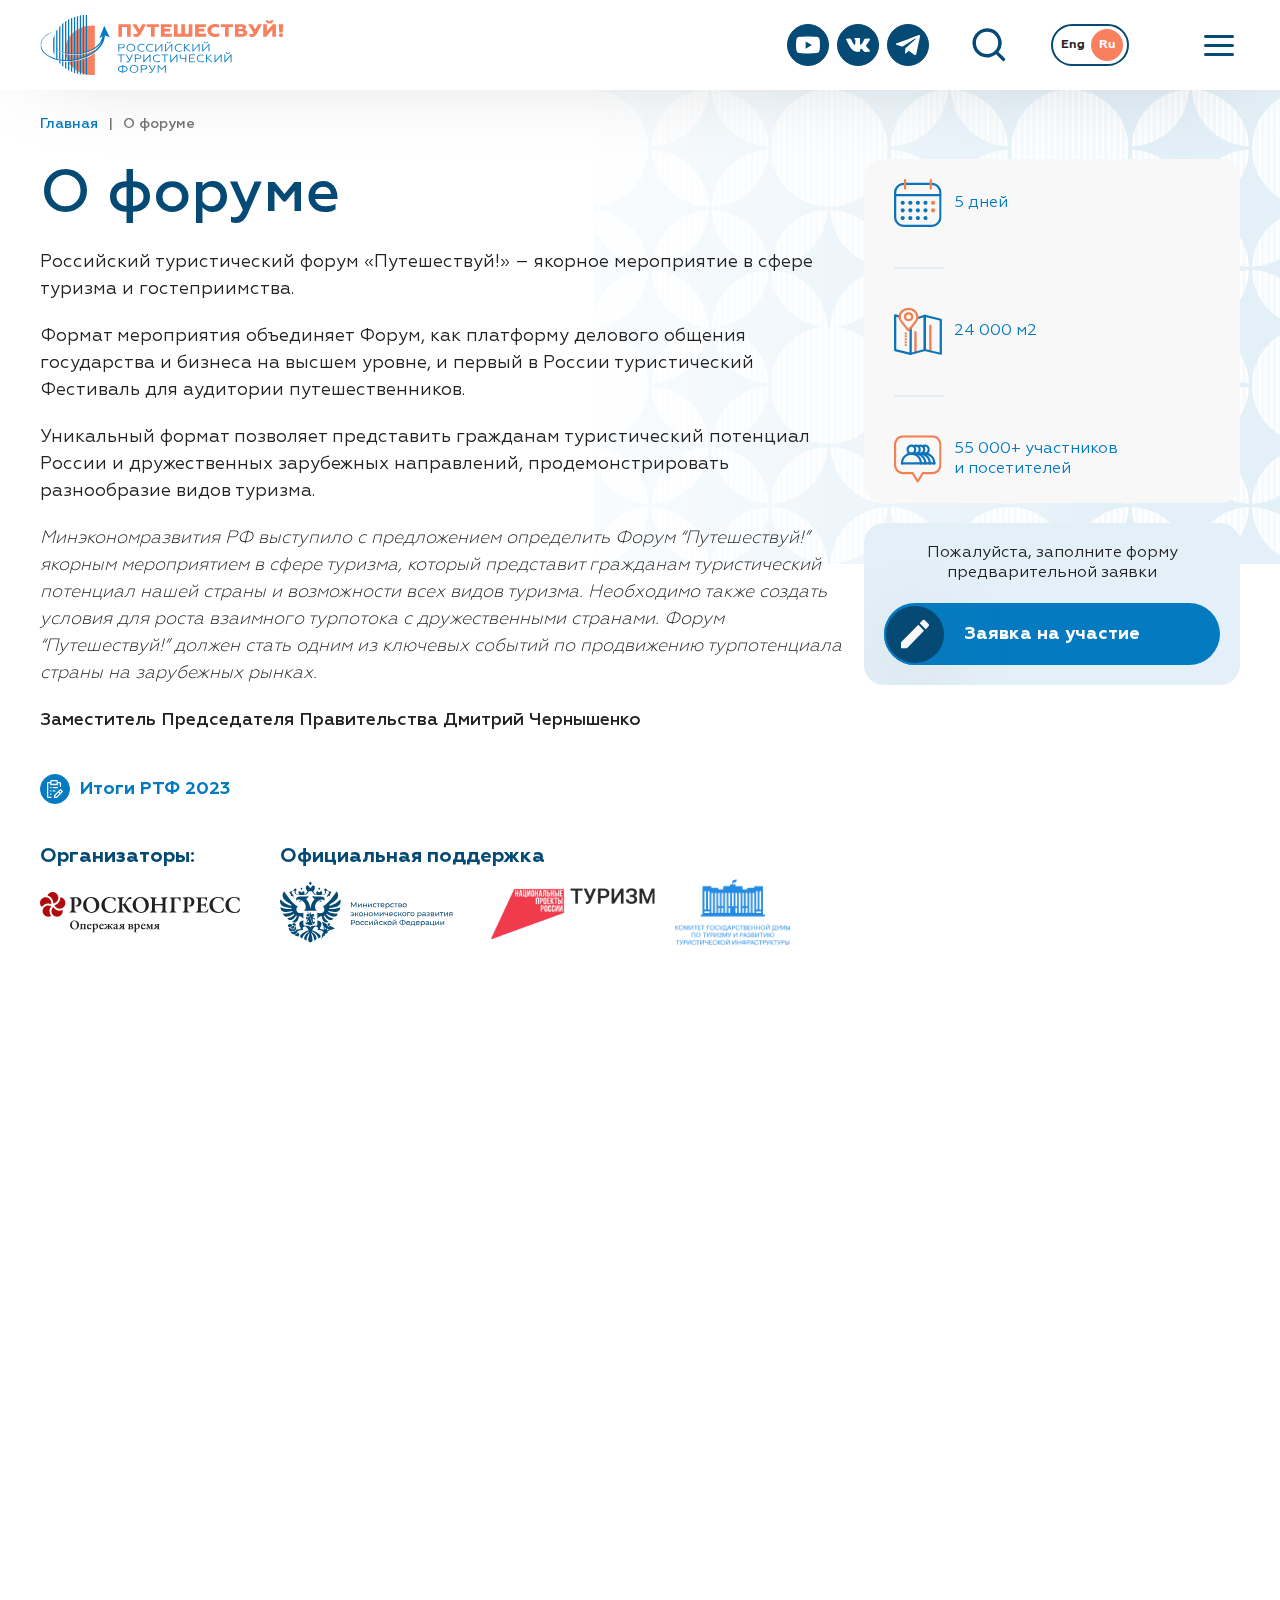
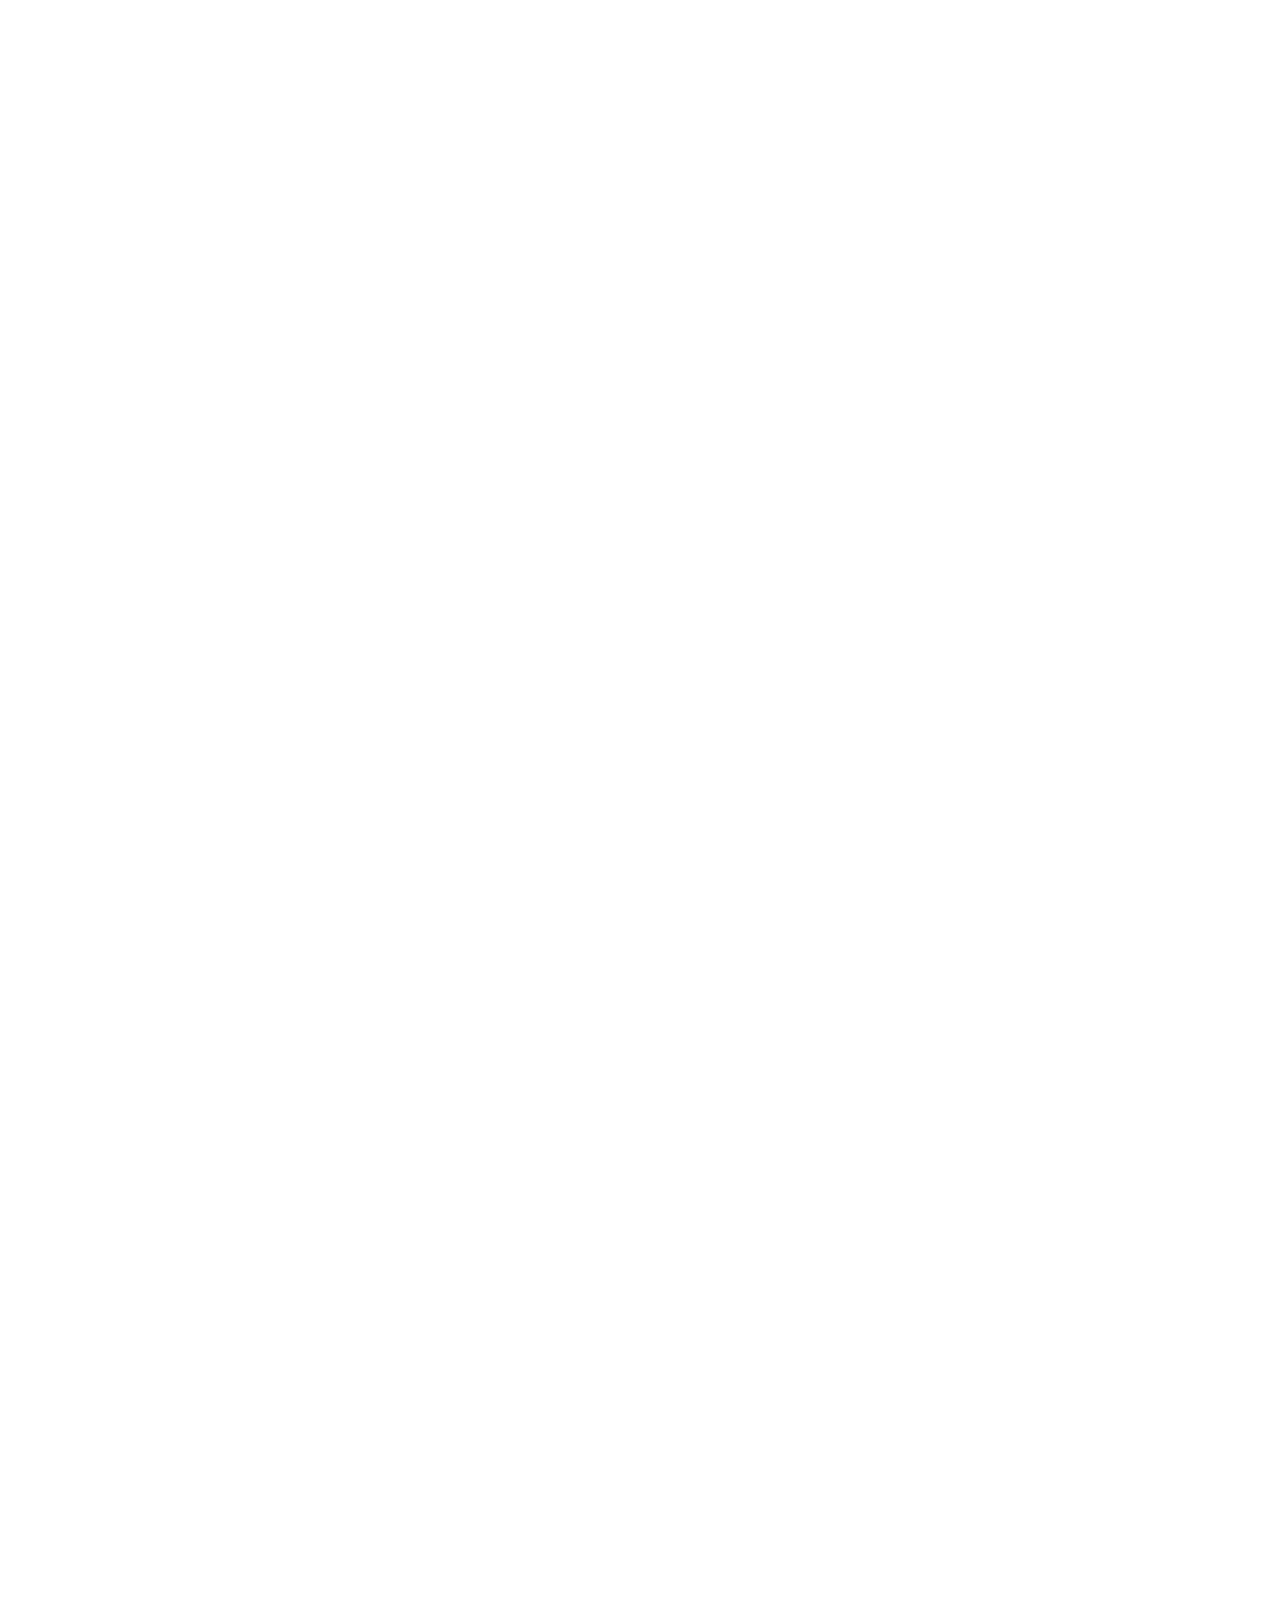
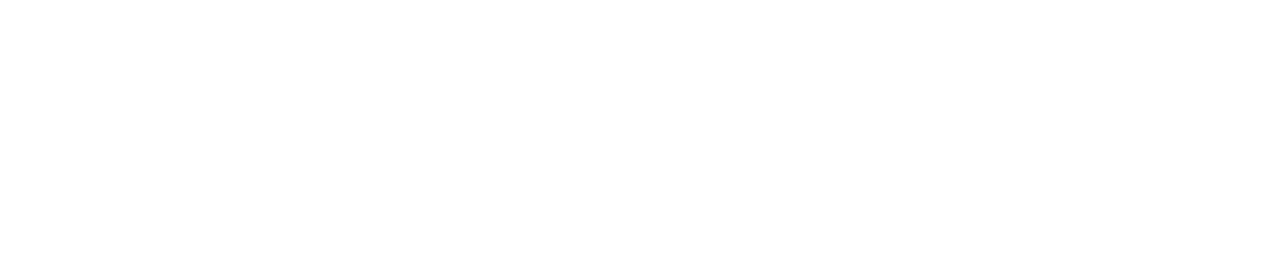
==== commit a3d188ee: "add: Added about and sample pages" ====
--- a/about.html
+++ b/about.html
@@ -122,6 +122,234 @@
 						</ol>
 					</div>
 					<!-- end of breadcrumbs -->
+					<div class="about__wrap">
+						<div class="about__left" data-aos="fade-up">
+							<div class="about__content content">
+								<h1>О форуме</h1>
+								<p>Российский туристический форум «Путешествуй!» – якорное мероприятие в сфере туризма и гостеприимства.</p>
+								<p>Формат мероприятия объединяет Форум, как платформу делового общения государства и бизнеса на высшем уровне, и первый в России туристический Фестиваль для аудитории путешественников.</p>
+								<p>Уникальный формат позволяет представить гражданам туристический потенциал России и дружественных зарубежных направлений, продемонстрировать разнообразие видов туризма.</p>
+								<p class="light">
+									<i>Минэкономразвития РФ выступило с предложением определить Форум “Путешествуй!” якорным мероприятием в сфере туризма, который представит гражданам туристический потенциал нашей страны и возможности всех видов туризма. Необходимо также создать условия для роста взаимного турпотока с дружественными странами. Форум “Путешествуй!” должен стать одним из ключевых событий по продвижению турпотенциала страны на зарубежных рынках.</i>
+								</p>
+								<p>
+									<b>Заместитель Председателя Правительства Дмитрий Чернышенко</b>
+								</p>
+								<a href="#" class="content-link">
+									<svg>
+										<use xlink:href="img/sprite.svg#icon-result"></use>
+									</svg>
+									<span>Итоги РТФ 2023</span>
+								</a>
+							</div>
+							<div class="content-partners">
+								<div class="content-partners__wrap">
+									<div class="content-partners__inner">
+										<h3 class="content-partners__title">Организаторы:</h3>
+										<div class="content-partners__wrapper">
+											<picture class="content-partners__item">
+												<img src="img/content-partners-01.svg" alt="Image">
+											</picture>
+										</div>
+									</div>
+									<div class="content-partners__inner">
+										<h3 class="content-partners__title">Официальная поддержка</h3>
+										<div class="content-partners__wrapper">
+											<picture class="content-partners__item">
+												<img src="img/content-partners-02.svg" alt="Image">
+											</picture>
+											<picture class="content-partners__item">
+												<img src="img/content-partners-03.png" alt="Image">
+											</picture>
+											<picture class="content-partners__item">
+												<img src="img/content-partners-04.png" alt="Image">
+											</picture>
+										</div>
+									</div>
+								</div>
+							</div>
+						</div>
+						<div class="about__right" data-aos="fade-up">
+							<div class="forum-details">
+								<div class="forum-details__wrapper">
+									<div class="forum-details__item">
+										<picture class="forum-details__icon">
+											<img src="img/icon-big-calendar.svg" alt="Icon">
+										</picture>
+										<span class="forum-details__value">5 дней</span>
+									</div>
+									<div class="forum-details__item">
+										<picture class="forum-details__icon">
+											<img src="img/icon-map.svg" alt="Icon">
+										</picture>
+										<span class="forum-details__value">24 000 м2</span>
+									</div>
+									<div class="forum-details__item">
+										<picture class="forum-details__icon">
+											<img src="img/icon-members.svg" alt="Icon">
+										</picture>
+										<span class="forum-details__value">55 000+ участников и&nbsp;посетителей</span>
+									</div>
+								</div>
+								<div class="request-participate forum-details__request">
+									<div class="request-participate__wrapper">
+										<p class="request-participate__description">Пожалуйста, заполните форму предварительной заявки</p>
+										<a href="#" class="request-participate__btn btn">
+											<img src="img/icon-pen.svg" alt="Icon">
+											<span>Заявка на участие</span>
+										</a>
+									</div>
+								</div>
+							</div>
+						</div>
+					</div>
+					<div class="about__gallery" data-aos="fade-up">
+						<div class="gallery">
+							<div class="gallery__slider">
+								<div class="swiper">
+									<div class="swiper-wrapper">
+										<div class="swiper-slide">
+											<a href="img/gallery-01.jpg" class="gallery__item" data-fancybox="gallery">
+												<img src="img/gallery-01.jpg" alt="Image">
+											</a>
+										</div>
+										<div class="swiper-slide">
+											<a href="img/gallery-02.jpg" class="gallery__item" data-fancybox="gallery">
+												<img src="img/gallery-02.jpg" alt="Image">
+											</a>
+										</div>
+										<div class="swiper-slide">
+											<a href="img/gallery-03.jpg" class="gallery__item" data-fancybox="gallery">
+												<img src="img/gallery-03.jpg" alt="Image">
+											</a>
+										</div>
+										<div class="swiper-slide">
+											<a href="img/gallery-04.jpg" class="gallery__item" data-fancybox="gallery">
+												<img src="img/gallery-04.jpg" alt="Image">
+											</a>
+										</div>
+										<div class="swiper-slide">
+											<a href="img/gallery-05.jpg" class="gallery__item" data-fancybox="gallery">
+												<img src="img/gallery-05.jpg" alt="Image">
+											</a>
+										</div>
+										<div class="swiper-slide">
+											<a href="img/gallery-05.jpg" class="gallery__item" data-fancybox="gallery">
+												<img src="img/gallery-05.jpg" alt="Image">
+											</a>
+										</div>
+										<div class="swiper-slide">
+											<a href="img/gallery-06.jpg" class="gallery__item" data-fancybox="gallery">
+												<img src="img/gallery-06.jpg" alt="Image">
+											</a>
+										</div>
+										<div class="swiper-slide">
+											<a href="img/gallery-07.jpg" class="gallery__item" data-fancybox="gallery">
+												<img src="img/gallery-07.jpg" alt="Image">
+											</a>
+										</div>
+									</div>
+								</div>
+								<div class="swiper-pagination"></div>
+							</div>
+						</div>
+					</div>
+					<div class="about__wrap about__wrap--wide">
+						<div class="about__left" data-aos="fade-up">
+							<div class="about__content content">
+								<h2>Основные направления туризма на фестивале:</h2>
+								<ul>
+									<li>Автомобильный туризм</li>
+									<li>Активный туризм (пешеходный, водный, парусный, горный, велосипедный, гольф-туризм)</li>
+									<li>Детский, семейный, патриотический туризм</li>
+									<li>Железнодорожный, круизный туризм</li>
+									<li>Культурно-познавательный туризм (включая национальные туристические маршруты)</li>
+									<li>Космический туризм </li>
+									<li>Молодежный (научно-популярный туризм, студенческий туризм)</li>
+									<li>Оздоровительный (санаторно-курортный) туризм</li>
+									<li>Паломнический туризм</li>
+									<li>Пляжный отдых</li>
+									<li>Промышленный туризм</li>
+									<li>Сельский (агро-) и энотуризм туризм</li>
+									<li>Экологический и природный туризм (туристические тропы)</li>
+								</ul>
+							</div>
+						</div>
+						<div class="about__right" data-aos="fade-up">
+							<div class="about__content content">
+								<div class="accent-block">
+									<h3 class="subheading">Павильон 75</h3>
+									<div class="accent-block__inner">
+										<p>89 субъектов Российской Федерации</p>
+										<h3>На стендах:</h3>
+										<ul>
+											<li>Показ туристических объектов региона</li>
+											<li>Демонстрация достижений в сфере туризма</li>
+											<li>Продажа туристических услуг</li>
+											<li>Тематические активности для посетителей</li>
+										</ul>
+									</div>
+								</div>
+								<div class="accent-block">
+									<h3 class="subheading">Фестивальная площадка</h3>
+									<div class="accent-block__inner">
+										<h3>«Путешествуй по России»</h3>
+										<ul>
+											<li>Ярмарка-продажа туров и консультации для посетителей стендов</li>
+										</ul>
+										<h3>«Путешествуй по миру»</h3>
+										<ul>
+											<li>Презентация туристического потенциала и зарубежных стран</li>
+										</ul>
+									</div>
+								</div>
+							</div>
+						</div>
+					</div>
+					<div class="about__wrap" data-aos="fade-up">
+						<div class="about__content content">
+							<div class="accent-block">
+								<h3 class="subheading">Туристическая инфраструктура и транспорт:</h3>
+								<div class="accent-block__inner">
+									<ul>
+										<li>Территориальное развитие</li>
+										<li>Модульные системы строительства</li>
+										<li>Решения придорожного сервиса</li>
+									</ul>
+								</div>
+							</div>
+							<h2>Фестивальная программа</h2>
+							<p>Организация обширной фестивальной программы, распределенной по объектам Форума-выставки «Россия» и территории ВДНХ.</p>
+						</div>
+					</div>
+					<div class="c-share about__share" data-aos="fade-up">
+						<div class="c-share__wrapper">
+							<h4 class="c-share__title">Поделиться</h4>
+							<ul class="c-share__list">
+								<li class="c-share__item">
+									<a href="#" class="c-share__link">
+										<svg class="c-share__icon">
+											<use xlink:href="img/sprite.svg#icon-yt"></use>
+										</svg>
+									</a>
+								</li>
+								<li class="c-share__item">
+									<a href="#" class="c-share__link">
+										<svg class="c-share__icon">
+											<use xlink:href="img/sprite.svg#icon-vk"></use>
+										</svg>
+									</a>
+								</li>
+								<li class="c-share__item">
+									<a href="#" class="c-share__link">
+										<svg class="c-share__icon">
+											<use xlink:href="img/sprite.svg#icon-tg"></use>
+										</svg>
+									</a>
+								</li>
+							</ul>
+						</div>
+					</div>
 				</div>
 			</section>
 			<!-- end of about -->
--- a/css/app.min.css
+++ b/css/app.min.css
@@ -1 +1 @@
-body{position:relative;overflow-x:hidden;font-family:"Geometria",sans-serif;font-size:16px;line-height:1.25;color:#222}ul,ol,li{display:block;padding:0;margin:0;list-style:none}h1,h2,h3,h4,h5,h6{margin:0;font-weight:normal;line-height:1.25}p{margin:0}a{display:inline-block;color:#222;text-decoration:none;-webkit-transition:all .25s ease-in-out;transition:all .25s ease-in-out}a:hover{text-decoration:none;color:#222}a:active{color:#222}input[type=number]{-moz-appearance:textfield}input[type=number]::-webkit-outer-spin-button,input[type=number]::-webkit-inner-spin-button{display:none;-webkit-appearance:none;appearance:none;margin:0}picture{display:block}img{max-width:100%}svg{-webkit-transition:all .25s ease-in-out;transition:all .25s ease-in-out}.container{margin:0 auto;padding:0 40px;max-width:1644px;width:100%}@media screen and (max-width: 767px){.container{padding:0 10px}}.btn{display:block;padding:9px 30px;width:-webkit-fit-content;width:-moz-fit-content;width:fit-content;font-size:18px;font-weight:500;line-height:1.3333333333;text-align:center;color:#fff;background:#047bc1;border:1px solid #047bc1;border-radius:46px;-webkit-transition:all .25s ease-in-out;transition:all .25s ease-in-out}.btn:focus{outline:none}.btn:hover{color:#fff}.btn--coral{background:#f8805f;border-color:#f8805f}@media screen and (hover: hover){.btn:hover{color:#fff;background:#054975;border-color:#054975}.btn--coral:hover{background:#222;border-color:#222}}.input-field--coral .input-field__label{color:#f8805f}.input-field__label{display:block;margin:0 0 10px 0;width:-webkit-fit-content;width:-moz-fit-content;width:fit-content;font-size:18px;font-weight:normal;line-height:1.3333333333;color:#047bc1}.input-field__inner{position:relative;z-index:1}.input-field__textarea,.input-field__input{-webkit-appearance:none;-moz-appearance:none;appearance:none;display:block;padding:9px 20px;width:100%;font-size:18px;font-weight:normal;line-height:1.3333333333;color:#222;background:#fff;border:1px solid #e4f0f8;border-radius:10px;-webkit-transition:all .25s ease-in-out;transition:all .25s ease-in-out}.input-field__textarea::-webkit-input-placeholder, .input-field__input::-webkit-input-placeholder{opacity:1;color:#737373}.input-field__textarea::-moz-placeholder, .input-field__input::-moz-placeholder{opacity:1;color:#737373}.input-field__textarea:-ms-input-placeholder, .input-field__input:-ms-input-placeholder{opacity:1;color:#737373}.input-field__textarea::-ms-input-placeholder, .input-field__input::-ms-input-placeholder{opacity:1;color:#737373}.input-field__textarea::placeholder,.input-field__input::placeholder{opacity:1;color:#737373}.input-field__textarea:focus,.input-field__input:focus{outline:none;border-color:#047bc1}@media screen and (max-width: 767px){.input-field__textarea,.input-field__input{font-size:16px;line-height:1.5}}.input-field__textarea{resize:none;overflow:hidden;min-height:90px}.input-field-captcha__wrapper{display:-webkit-box;display:-ms-flexbox;display:flex;-webkit-box-align:center;-ms-flex-align:center;align-items:center;width:100%}@media screen and (max-width: 767px){.input-field-captcha__wrapper{-webkit-box-orient:vertical;-webkit-box-direction:normal;-ms-flex-direction:column;flex-direction:column}}.input-field-captcha__img{display:block;overflow:hidden;max-width:180px;min-width:180px;height:40px}.input-field-captcha__img>*{display:block;width:100%;height:100%;-o-object-fit:cover;object-fit:cover}@media screen and (max-width: 767px){.input-field-captcha__img{margin:0 auto}}@media screen and (min-width: 768px){.input-field-captcha__img+.input-field-captcha__input,.input-field-captcha__input+.input-field-captcha__img{margin-left:10px}}@media screen and (max-width: 767px){.input-field-captcha__img+.input-field-captcha__input,.input-field-captcha__input+.input-field-captcha__img{margin-top:10px}}.input-field-captcha__input{-webkit-appearance:none;-moz-appearance:none;appearance:none;-webkit-box-flex:1;-ms-flex:1 1 auto;flex:1 1 auto;display:block;padding:9px 20px;width:100%;font-size:18px;font-weight:normal;line-height:1.3333333333;color:#222;background:#fff;border:1px solid #e4f0f8;border-radius:10px;-webkit-transition:all .25s ease-in-out;transition:all .25s ease-in-out}.input-field-captcha__input::-webkit-input-placeholder{opacity:1;color:#737373}.input-field-captcha__input::-moz-placeholder{opacity:1;color:#737373}.input-field-captcha__input:-ms-input-placeholder{opacity:1;color:#737373}.input-field-captcha__input::-ms-input-placeholder{opacity:1;color:#737373}.input-field-captcha__input::placeholder{opacity:1;color:#737373}.input-field-captcha__input:focus{outline:none;border-color:#047bc1}@media screen and (max-width: 767px){.input-field-captcha__input{font-size:16px;line-height:1.5}}.square-checkbox{display:-webkit-box;display:-ms-flexbox;display:flex;-webkit-box-align:center;-ms-flex-align:center;align-items:center;overflow:hidden;cursor:pointer}.square-checkbox__input{display:none}.square-checkbox__input:checked~.square-checkbox__group .square-checkbox__icon{background:#047bc1;border-color:#047bc1}.square-checkbox__input:checked~.square-checkbox__group .square-checkbox__icon::before{opacity:1}.square-checkbox__input[disabled]~.square-checkbox__group{opacity:.4;pointer-events:none}.square-checkbox__group{display:-webkit-box;display:-ms-flexbox;display:flex;-webkit-box-align:center;-ms-flex-align:center;align-items:center;margin:0;cursor:pointer}.square-checkbox__icon{position:relative;display:block;overflow:hidden;margin-right:10px;min-width:20px;width:20px;height:20px;background:#fff;border:1px solid #737373;border-radius:5px;-webkit-transition:all .25s ease-in-out;transition:all .25s ease-in-out}.square-checkbox__icon::before{content:"";position:absolute;top:50%;left:50%;z-index:1;-webkit-transform:translate(-50%, -50%);-ms-transform:translate(-50%, -50%);transform:translate(-50%, -50%);display:block;min-width:11px;width:11px;height:11px;opacity:0;background-image:url(../img/sprite.svg#icon-checkbox-mark-white);background-repeat:no-repeat;background-size:contain;background-position:center center;-webkit-transition:all .25s ease-in-out;transition:all .25s ease-in-out}.square-checkbox__title{display:block;margin:auto 0;font-size:18px;font-weight:normal;line-height:1.3333333333;text-align:left;-webkit-transition:all .25s ease-in-out;transition:all .25s ease-in-out}.select-box{position:relative}.select-box.is--active .select-box__placeholder>svg{-webkit-transform:rotate(180deg);-ms-transform:rotate(180deg);transform:rotate(180deg)}.select-box.is--active .select-box__dropdown{visibility:visible;opacity:1;-webkit-transform:scale(1) translateY(0);-ms-transform:scale(1) translateY(0);transform:scale(1) translateY(0);pointer-events:all}.select-box__inner{display:-webkit-box;display:-ms-flexbox;display:flex;-webkit-box-align:center;-ms-flex-align:center;align-items:center;padding:16px 0;max-width:100%}.select-box__label{display:block;width:-webkit-fit-content;width:-moz-fit-content;width:fit-content;font-size:16px;font-weight:500;color:#737373}.select-box__label+.select-box__placeholder{margin-left:10px}.select-box__placeholder{display:-webkit-box;display:-ms-flexbox;display:flex;-webkit-box-align:center;-ms-flex-align:center;align-items:center;overflow:hidden;padding:0;width:-webkit-fit-content;width:-moz-fit-content;width:fit-content;font-size:16px;font-weight:500;color:#047bc1;background:rgba(0,0,0,0);border:none;border-radius:0;-webkit-transition:all .25s ease-in-out;transition:all .25s ease-in-out}.select-box__placeholder>svg{min-width:12px;width:12px;height:12px;color:#047bc1}.select-box__placeholder>*+*{margin-left:10px}.select-box__placeholder:focus{outline:none}.select-box__dropdown{position:absolute;top:calc(100% - 6px);left:0;z-index:100;-webkit-transform:scale(0.99) translateY(-0.7em);-ms-transform:scale(0.99) translateY(-0.7em);transform:scale(0.99) translateY(-0.7em);display:block;overflow:hidden;visibility:hidden;opacity:0;-webkit-transform-origin:top;-ms-transform-origin:top;transform-origin:top;width:100%;background:#f8f8f8;border-radius:10px;-webkit-transition-timing-function:cubic-bezier(0.16, 1, 0.3, 1);transition-timing-function:cubic-bezier(0.16, 1, 0.3, 1);-webkit-transition-duration:500ms;transition-duration:500ms;-webkit-transition-property:opacity,-webkit-transform;transition-property:opacity,-webkit-transform;transition-property:opacity,transform;transition-property:opacity,transform,-webkit-transform;pointer-events:none;will-change:opacity,transform}.select-box__item.is--active .select-box__link{background:#e4f0f8}.select-box__link{display:block;padding:6px;width:100%;font-size:14px;font-weight:500;color:#047bc1}.select-box__link:hover{color:#047bc1}.select-box__link:active{background:#e4f0f8}@media screen and (hover: hover){.select-box__link:hover{background:#e4f0f8}}.c-socnav--bg .c-socnav__link{background:#054975}@media screen and (hover: hover){.c-socnav--bg .c-socnav__link:hover{background:#f8805f}.c-socnav--bg .c-socnav__link:hover>svg{color:#fff}}.c-socnav--bg .c-socnav__icon{color:#fff}.c-socnav__list{display:-webkit-box;display:-ms-flexbox;display:flex;-webkit-box-align:center;-ms-flex-align:center;align-items:center;width:-webkit-fit-content;width:-moz-fit-content;width:fit-content}.c-socnav__item+.c-socnav__item{margin-left:8px}.c-socnav__link{display:-webkit-box;display:-ms-flexbox;display:flex;-webkit-box-align:center;-ms-flex-align:center;align-items:center;-webkit-box-pack:center;-ms-flex-pack:center;justify-content:center;min-width:42px;width:42px;height:42px;border:1px solid #054975;border-radius:50%}@media screen and (hover: hover){.c-socnav__link:hover{border-color:#f8805f}.c-socnav__link:hover>svg{color:#f8805f}}.c-socnav__icon{min-width:24px;width:24px;height:24px;color:#054975}.c-language__list{display:-webkit-box;display:-ms-flexbox;display:flex;-webkit-box-align:center;-ms-flex-align:center;align-items:center;padding:3px 4px;width:-webkit-fit-content;width:-moz-fit-content;width:fit-content;border:2px solid #054975;border-radius:30px}.c-language__item.is--active .c-language__link{color:#fff;background:#f8805f}.c-language__item+.c-language__item{margin-left:2px}.c-language__link{display:-webkit-box;display:-ms-flexbox;display:flex;-webkit-box-align:center;-ms-flex-align:center;align-items:center;-webkit-box-pack:center;-ms-flex-pack:center;justify-content:center;min-width:32px;width:32px;height:32px;font-size:12px;font-weight:bold;text-align:center;color:#222;border-radius:50%}@media screen and (hover: hover){.c-language__link:hover{color:#f8805f}}.c-sections__scroll{overflow-x:auto;overflow-y:hidden;margin:0 -40px -30px;padding:0 40px 30px;max-width:calc(100% + 80px);-webkit-clip-path:inset(0 0 30px 0);clip-path:inset(0 0 30px 0)}@media screen and (max-width: 767px){.c-sections__scroll{display:none}}.c-sections__list{display:-webkit-box;display:-ms-flexbox;display:flex;-webkit-box-align:center;-ms-flex-align:center;align-items:center;-webkit-box-pack:justify;-ms-flex-pack:justify;justify-content:space-between;padding:14px 20px;min-width:-webkit-max-content;min-width:-moz-max-content;min-width:max-content;background:#fff;border:2px solid #e4f0f8;border-radius:319px}@media screen and (max-width: 1023px){.c-sections__list{padding:9px 20px}}.c-sections__item+.c-sections__item{margin-left:40px}.c-sections__link{display:block;width:-webkit-fit-content;width:-moz-fit-content;width:fit-content;font-size:16px;font-weight:500;white-space:nowrap}@media screen and (hover: hover){.c-sections__link:hover{color:#f8805f}}@media screen and (max-width: 1023px){.c-sections__link{font-size:14px;line-height:1.2857142857}}.c-sections__select{width:100%}@media screen and (min-width: 768px){.c-sections__select{display:none}}.c-share__wrapper{display:-webkit-box;display:-ms-flexbox;display:flex;-webkit-box-align:center;-ms-flex-align:center;align-items:center;width:-webkit-fit-content;width:-moz-fit-content;width:fit-content}.c-share__title{display:block;width:-webkit-fit-content;width:-moz-fit-content;width:fit-content;font-size:16px;font-weight:500;color:#737373}.c-share__title+.c-share__list,.c-share__list+.c-share__title{margin-left:10px}.c-share__list{display:-webkit-box;display:-ms-flexbox;display:flex;-webkit-box-align:center;-ms-flex-align:center;align-items:center;-ms-flex-wrap:wrap;flex-wrap:wrap;margin-right:-8px;margin-bottom:-8px;width:-webkit-fit-content;width:-moz-fit-content;width:fit-content}.c-share__item{margin-right:8px;margin-bottom:8px}.c-share__link{display:-webkit-box;display:-ms-flexbox;display:flex;-webkit-box-align:center;-ms-flex-align:center;align-items:center;-webkit-box-pack:center;-ms-flex-pack:center;justify-content:center;padding:0;min-width:42px;width:42px;height:42px;font-size:0;background:#054975;border:none;border-radius:50%;-webkit-transition:all .25s ease-in-out;transition:all .25s ease-in-out}.c-share__link:focus{outline:none}@media screen and (hover: hover){.c-share__link:hover{background:#f8805f}}.c-share__icon{min-width:20px;width:20px;height:20px;color:#fff}.breadcrumb{padding:20px 0}@media screen and (max-width: 767px){.breadcrumb{padding:10px 0}}.breadcrumb__list{display:-webkit-box;display:-ms-flexbox;display:flex;-webkit-box-align:start;-ms-flex-align:start;align-items:flex-start;-ms-flex-wrap:wrap;flex-wrap:wrap}.breadcrumb__item{display:-webkit-box;display:-ms-flexbox;display:flex;-webkit-box-align:center;-ms-flex-align:center;align-items:center;width:-webkit-fit-content;width:-moz-fit-content;width:fit-content}.breadcrumb__item:not(:last-child)::after{content:"|";display:block;margin:0 10px;width:-webkit-fit-content;width:-moz-fit-content;width:fit-content;font-size:14px;font-weight:500;color:#737373}.breadcrumb__item:last-child .breadcrumb__link{color:#737373;pointer-events:none}.breadcrumb__link{display:block;padding:4px 0;width:-webkit-fit-content;width:-moz-fit-content;width:fit-content;font-size:14px;font-weight:500;line-height:1.5;color:#047bc1}.breadcrumb__link:hover{color:#047bc1}@media screen and (hover: hover){.breadcrumb__link:hover{color:#054975}}.tabs__list{display:-webkit-box;display:-ms-flexbox;display:flex;-webkit-box-align:center;-ms-flex-align:center;align-items:center;overflow-x:auto;overflow-y:hidden;margin:0 -40px -30px;padding:0 40px 30px;max-width:calc(100% + 80px);-webkit-clip-path:inset(0 0 30px 0);clip-path:inset(0 0 30px 0)}@media screen and (max-width: 767px){.tabs__list{margin:0 -10px -30px;padding:0 10px 30px;max-width:calc(100% + 20px)}}.tabs__item{display:-webkit-box;display:-ms-flexbox;display:flex;-webkit-box-align:center;-ms-flex-align:center;align-items:center}.tabs__item.is--active .tabs__tab{font-weight:bold;color:#054975}.tabs__item+.tabs__item::before{content:"";display:block;margin:0 20px;min-width:50px;width:50px;height:2px;background:#e4f0f8}@media screen and (max-width: 767px){.tabs__item+.tabs__item::before{margin:0 10px;min-width:40px;width:40px}}.tabs__tab{display:block;padding:16px 0;width:-webkit-fit-content;width:-moz-fit-content;width:fit-content;font-size:16px;font-weight:500;white-space:nowrap;color:#222;background:rgba(0,0,0,0);border:none;border-radius:0;-webkit-transition:all .25s ease-in-out;transition:all .25s ease-in-out}.tabs__tab:focus{outline:none}@media screen and (hover: hover){.tabs__tab:hover{color:#054975}}@media screen and (max-width: 767px){.tabs__tab{font-size:14px}}.tabs__wrapper{display:none;margin-top:20px}.tabs__wrapper.is--active{display:block}@media screen and (max-width: 767px){.tabs__wrapper{margin-top:10px}}.pagination__list{display:-webkit-box;display:-ms-flexbox;display:flex;-webkit-box-align:center;-ms-flex-align:center;align-items:center;width:-webkit-fit-content;width:-moz-fit-content;width:fit-content}.pagination__item.is--active .pagination__btn{color:#fff;background:#f8805f}@media screen and (max-width: 767px){.pagination__item.is--mobile-hidden{display:none}}.pagination__item+.pagination__item{margin-left:10px}.pagination__btn{display:-webkit-box;display:-ms-flexbox;display:flex;-webkit-box-align:center;-ms-flex-align:center;align-items:center;-webkit-box-pack:center;-ms-flex-pack:center;justify-content:center;padding:0;min-width:35px;width:35px;height:35px;font-size:16px;font-weight:normal;line-height:1;color:#222;background:#f8f8f8;border:none;border-radius:6px;-webkit-transition:all .25s ease-in-out;transition:all .25s ease-in-out}.pagination__btn:focus{outline:none}@media screen and (hover: hover){.pagination__btn:hover{color:#fff;background:#f8805f}}.header{position:relative;z-index:900}.header::before{content:"";position:absolute;top:0;left:50%;z-index:-1;-webkit-transform:translate(-50%, 0);-ms-transform:translate(-50%, 0);transform:translate(-50%, 0);display:block;width:100%;height:100%;background:#fff}.header::after{content:"";position:absolute;top:0;left:50%;z-index:-2;-webkit-transform:translate(-50%, 0);-ms-transform:translate(-50%, 0);transform:translate(-50%, 0);display:block;max-width:100%;width:1194px;height:100%;border-bottom:1px solid #222;-webkit-box-shadow:0px -40px 100px rgba(0,0,0,.25);box-shadow:0px -40px 100px rgba(0,0,0,.25)}.header--transparent::before,.header--transparent::after{display:none}.header--transparent .header__logotype .default{opacity:0}.header--transparent .header__logotype .white{opacity:1}.header--transparent .nav__link{color:#fff}.header--transparent .nav__link:hover{color:#fff}@media screen and (hover: hover){.header--transparent .nav__link:hover{color:#f8805f}}.header--transparent .c-language__link{color:#fff}.header--transparent .c-language__link:hover{color:#fff}@media screen and (hover: hover){.header--transparent .c-language__link:hover{color:#f8805f}}.header__wrapper{display:-webkit-box;display:-ms-flexbox;display:flex;-webkit-box-align:center;-ms-flex-align:center;align-items:center;-webkit-box-pack:justify;-ms-flex-pack:justify;justify-content:space-between;padding:30px 0}@media screen and (min-width: 768px)and (max-width: 1399px){.header__wrapper{padding:14px 0}}@media screen and (max-width: 767px){.header__wrapper{padding:7px 0}}.header__logotype{position:relative;z-index:1;display:block;margin-right:20px;overflow:hidden;min-width:244px;width:244px;height:62px}.header__logotype img{position:absolute;top:0;left:0;z-index:1;display:block;max-height:100%;width:100%;height:100%;-o-object-fit:contain;object-fit:contain}.header__logotype .white{opacity:0}@media screen and (max-width: 1023px){.header__logotype{min-width:140px;width:140px;height:36px}}.header__nav{margin-right:auto;margin-left:auto}@media screen and (max-width: 1399px){.header__nav{display:none}}.header__socnav{margin-right:auto;margin-left:auto}@media screen and (max-width: 1399px){.header__socnav{margin-right:40px}}@media screen and (max-width: 767px){.header__socnav{display:none}}@media screen and (max-width: 767px){.header__language{display:none}}.header__search-trigger{margin-right:40px;margin-left:auto}@media screen and (min-width: 1400px)and (max-width: 1599px){.header__search-trigger{margin-right:15px}}@media screen and (min-width: 768px)and (max-width: 1399px){.header__search-trigger{margin-left:0}}@media screen and (max-width: 767px){.header__search-trigger{margin-right:0}}.nav__list{display:-webkit-box;display:-ms-flexbox;display:flex;-webkit-box-align:center;-ms-flex-align:center;align-items:center;width:-webkit-fit-content;width:-moz-fit-content;width:fit-content}.nav__item+.nav__item{margin-left:30px}@media screen and (min-width: 1400px)and (max-width: 1599px){.nav__item+.nav__item{margin-left:20px}}.nav__link{display:block;width:-webkit-fit-content;width:-moz-fit-content;width:fit-content;font-size:18px;font-weight:500}@media screen and (hover: hover){.nav__link:hover{color:#f8805f}}.header-search-trigger{display:-webkit-box;display:-ms-flexbox;display:flex;-webkit-box-align:center;-ms-flex-align:center;align-items:center;-webkit-box-pack:center;-ms-flex-pack:center;justify-content:center;padding:0;min-width:42px;width:42px;height:42px;font-size:0;background:rgba(0,0,0,0);border:none;border-radius:0;-webkit-transition:all .25s ease-in-out;transition:all .25s ease-in-out}.header-search-trigger>svg{min-width:42px;width:42px;height:42px;color:#054975}.header-search-trigger:focus{outline:none}@media screen and (hover: hover){.header-search-trigger:hover>svg{color:#f8805f}}@media screen and (max-width: 767px){.header-search-trigger{min-width:30px;width:30px;height:30px}.header-search-trigger>svg{min-width:30px;width:30px;height:30px}}.hamburger{position:relative;z-index:1;display:block;margin:0 auto;padding:0;min-width:42px;width:42px;height:42px;font-size:0;background:rgba(0,0,0,0);border:none;border-radius:0;-webkit-transition:all .25s ease-in-out;transition:all .25s ease-in-out}@media screen and (hover: hover){.hamburger:hover .hamburger__inner{background:#f8805f}}@media screen and (max-width: 1399px){.hamburger{-webkit-box-ordinal-group:2;-ms-flex-order:1;order:1}}@media screen and (min-width: 768px)and (max-width: 1399px){.hamburger{margin:0 0 0 69px}}@media screen and (max-width: 767px){.hamburger{margin:0 0 0 25px}}.hamburger__inner{position:absolute;left:6px;z-index:1;display:block;width:30px;height:3px;background:#054975;border-radius:15px;-webkit-transition:all .25s ease-in-out;transition:all .25s ease-in-out}.hamburger__inner:first-child{top:10.5px}.hamburger__inner:nth-child(2){top:19.5px}.hamburger__inner:last-child{top:28.5px}.footer{position:relative;z-index:1;overflow:hidden;margin-top:100px;padding:30px 0;background:#f8f8f8}.footer::before{content:"";position:absolute;top:-1px;right:0;z-index:-2;display:block;width:1111px;height:331px;opacity:.1;background-image:url(../img/bg-decor.svg);background-repeat:no-repeat;background-size:contain;background-position:center center}.footer::after{content:"";position:absolute;top:-1px;right:1111px;z-index:-1;-webkit-transform:translate(100%, 0);-ms-transform:translate(100%, 0);transform:translate(100%, 0);display:block;width:570px;height:331px;background:-webkit-gradient(linear, left top, right top, from(#F8F8F8), to(rgba(248, 248, 248, 0)));background:linear-gradient(90deg, #F8F8F8 0%, rgba(248, 248, 248, 0) 100%)}@media screen and (max-width: 1199px){.footer::before{top:0;right:auto;left:-155px;width:1299px;height:387px}.footer::after{top:0;right:auto;left:0;-webkit-transform:none;-ms-transform:none;transform:none;width:73%;height:100%}}@media screen and (max-width: 1023px){.footer{margin-top:40px;padding:28px 0}}.footer__top{text-align:center}.footer__logotype{display:block;margin:0 auto;overflow:hidden;min-width:225px;width:225px;height:56px}.footer__logotype img{display:block;width:100%;height:100%;-o-object-fit:contain;object-fit:contain}@media screen and (max-width: 767px){.footer__logotype{min-width:180px;width:180px;height:44px}}.footer__logotype+.footer__contacts,.footer__contacts+.footer__logotype{margin-top:20px}.footer__contact{display:block;margin:0 auto;width:-webkit-fit-content;width:-moz-fit-content;width:fit-content;font-size:18px;font-weight:normal;line-height:1.5555555556;color:#054975}.footer__contact--medium{font-weight:500}.footer__contact:hover{color:#054975}@media screen and (hover: hover){.footer__contact:hover{color:#047bc1}}@media screen and (max-width: 767px){.footer__contact{font-size:16px}}.footer__contact+.footer__contact{margin-top:10px}.footer__bottom{position:relative;z-index:1;display:-webkit-box;display:-ms-flexbox;display:flex;-webkit-box-align:center;-ms-flex-align:center;align-items:center;-webkit-box-pack:justify;-ms-flex-pack:justify;justify-content:space-between;margin-top:20px;padding-top:20px;border-top:1px solid #e4f0f8}@media screen and (min-width: 1200px){.footer__bottom{min-height:62px}}@media screen and (max-width: 1199px){.footer__bottom{-ms-flex-wrap:wrap;flex-wrap:wrap}}.footer__list{display:-webkit-box;display:-ms-flexbox;display:flex;-webkit-box-align:center;-ms-flex-align:center;align-items:center;width:-webkit-fit-content;width:-moz-fit-content;width:fit-content}@media screen and (min-width: 1200px){.footer__list{max-width:40%}}@media screen and (min-width: 1024px)and (max-width: 1199px){.footer__list{width:calc(50% - 5px)}}@media screen and (max-width: 1023px){.footer__list{-webkit-box-pack:center;-ms-flex-pack:center;justify-content:center;width:100%}}@media screen and (max-width: 767px){.footer__list{-webkit-box-orient:vertical;-webkit-box-direction:normal;-ms-flex-direction:column;flex-direction:column}}.footer__list-item+.footer__list-item{margin-left:18px}@media screen and (max-width: 767px){.footer__list-item+.footer__list-item{margin:6px auto 0}}.footer__link{display:block;width:-webkit-fit-content;width:-moz-fit-content;width:fit-content;font-size:12px;font-weight:normal;color:#737373}.footer__link:hover{color:#737373}@media screen and (hover: hover){.footer__link:hover{color:#222}}@media screen and (max-width: 767px){.footer__link{margin:0 auto;text-align:center}}@media screen and (min-width: 1200px){.footer__socnav{position:absolute;left:50%;-webkit-transform:translate(-50%, 0);-ms-transform:translate(-50%, 0);transform:translate(-50%, 0)}}@media screen and (max-width: 1199px){.footer__socnav{-webkit-box-ordinal-group:0;-ms-flex-order:-1;order:-1;width:100%}.footer__socnav .c-socnav__list{margin:0 auto}}@media screen and (min-width: 767px)and (max-width: 1199px){.footer__socnav{margin-bottom:10px}}@media screen and (max-width: 767px){.footer__socnav{margin-bottom:8px}}.footer__copyright{display:block;width:-webkit-fit-content;width:-moz-fit-content;width:fit-content;font-size:12px;font-weight:normal;letter-spacing:-0.02em;text-align:right;color:#737373}@media screen and (min-width: 1200px){.footer__copyright{max-width:40%}}@media screen and (min-width: 1024px)and (max-width: 1199px){.footer__copyright{margin-left:10px;width:calc(50% - 5px)}}@media screen and (max-width: 1023px){.footer__copyright{width:100%;text-align:center}}@media screen and (min-width: 768px)and (max-width: 1023px){.footer__copyright{margin-top:10px}}@media screen and (max-width: 767px){.footer__copyright{margin-top:6px}}.menu{position:fixed;top:0;right:0;left:0;z-index:850;overflow-x:hidden;overflow-y:auto;display:none;width:100%;height:100dvh;background:#047bc1;-webkit-transition:all .25s ease-in-out;transition:all .25s ease-in-out}.scroll-disabled{overflow:hidden}.wrapper{display:-webkit-box;display:-ms-flexbox;display:flex;-webkit-box-orient:vertical;-webkit-box-direction:normal;-ms-flex-direction:column;flex-direction:column;min-height:100vh}.wrapper__content{-webkit-box-flex:1;-ms-flex:1 1 100%;flex:1 1 100%}.section-indent{margin-top:50px;padding-top:50px}@media screen and (max-width: 1023px){.section-indent{margin-top:20px;padding-top:20px}}.section-indent-lg{margin-top:100px;padding-top:100px}@media screen and (max-width: 1023px){.section-indent-lg{margin-top:40px;padding-top:40px}}.section-heading{display:-webkit-box;display:-ms-flexbox;display:flex;-webkit-box-align:start;-ms-flex-align:start;align-items:flex-start;-webkit-box-pack:justify;-ms-flex-pack:justify;justify-content:space-between;margin-bottom:40px}@media screen and (min-width: 1024px){.section-heading--end{-webkit-box-align:end;-ms-flex-align:end;align-items:flex-end}}@media screen and (max-width: 1023px){.section-heading{margin-bottom:20px}}@media screen and (max-width: 767px){.section-heading{-webkit-box-orient:vertical;-webkit-box-direction:normal;-ms-flex-direction:column;flex-direction:column}}.section-heading__subtitle{display:block;width:-webkit-fit-content;width:-moz-fit-content;width:fit-content;font-size:20px;font-weight:500;color:#047bc1}@media screen and (max-width: 767px){.section-heading__subtitle{font-size:16px;line-height:1.8125}}.section-heading__subtitle+.section-heading__title,.section-heading__title+.section-heading__subtitle{margin-top:10px}.section-heading__title{display:block;width:-webkit-fit-content;width:-moz-fit-content;width:fit-content;font-size:60px;font-weight:500;color:#054975}@media screen and (min-width: 768px)and (max-width: 1023px){.section-heading__title{font-size:40px}}@media screen and (max-width: 767px){.section-heading__title{font-size:30px;line-height:1.3333333333}}.section-heading__link{display:-webkit-box;display:-ms-flexbox;display:flex;-webkit-box-align:center;-ms-flex-align:center;align-items:center;-webkit-box-pack:center;-ms-flex-pack:center;justify-content:center;padding:12px 20px;width:-webkit-fit-content;width:-moz-fit-content;width:fit-content;font-size:16px;font-weight:bold;color:#f8805f}.section-heading__link>svg{min-width:12px;width:12px;height:12px;color:#f8805f}.section-heading__link>*+*{margin-left:20px}.section-heading__link:hover{color:#f8805f}@media screen and (hover: hover){.section-heading__link:hover{color:#054975}.section-heading__link:hover>svg{color:#054975}}@media screen and (max-width: 767px){.section-heading__link{display:none}}.section-heading__controls{display:-webkit-box;display:-ms-flexbox;display:flex;-webkit-box-align:center;-ms-flex-align:center;align-items:center;width:-webkit-fit-content;width:-moz-fit-content;width:fit-content}@media screen and (max-width: 767px){.section-heading__controls{display:none}}.section-heading__controls .swiper-button-prev,.section-heading__controls .swiper-button-next{position:static;-webkit-transform:none;-ms-transform:none;transform:none;display:-webkit-box;display:-ms-flexbox;display:flex;-webkit-box-align:center;-ms-flex-align:center;align-items:center;-webkit-box-pack:center;-ms-flex-pack:center;justify-content:center;margin:0;padding:0;min-width:62px;width:62px;height:62px;font-size:0;background:#fff;border:none;border-radius:50%;-webkit-box-shadow:0px 20px 35px rgba(115,115,115,.15);box-shadow:0px 20px 35px rgba(115,115,115,.15);-webkit-transition:all .25s ease-in-out;transition:all .25s ease-in-out}.section-heading__controls .swiper-button-prev::after,.section-heading__controls .swiper-button-next::after{display:none}.section-heading__controls .swiper-button-prev:focus,.section-heading__controls .swiper-button-next:focus{outline:none}@media screen and (hover: hover){.section-heading__controls .swiper-button-prev:hover,.section-heading__controls .swiper-button-next:hover{background:#737373}.section-heading__controls .swiper-button-prev:hover>svg,.section-heading__controls .swiper-button-next:hover>svg{color:#fff}}.section-heading__controls .swiper-button-next{margin-left:20px}.section-heading__controls .swiper-button-icon{min-width:27px;width:27px;height:27px;color:#222}.section-top{margin-bottom:20px}.section-top--indent-lg{margin-bottom:40px}@media screen and (max-width: 1023px){.section-top--indent-lg{margin-bottom:20px}}.section-top__inner{display:-webkit-box;display:-ms-flexbox;display:flex;-webkit-box-align:center;-ms-flex-align:center;align-items:center;-webkit-box-pack:justify;-ms-flex-pack:justify;justify-content:space-between}@media screen and (max-width: 767px){.section-top__inner{-webkit-box-orient:vertical;-webkit-box-direction:normal;-ms-flex-direction:column;flex-direction:column;-webkit-box-align:start;-ms-flex-align:start;align-items:flex-start}}.section-top__title{display:block;width:-webkit-fit-content;width:-moz-fit-content;width:fit-content;font-size:60px;font-weight:500;color:#054975}@media screen and (min-width: 768px)and (max-width: 1023px){.section-top__title{font-size:40px}}@media screen and (max-width: 767px){.section-top__title{font-size:30px}}.section-top__title+.section-top__link{margin-top:0;margin-left:20px}@media screen and (max-width: 767px){.section-top__title+.section-top__link{margin-top:12.5px;margin-left:0}}.section-top__link{display:-webkit-box;display:-ms-flexbox;display:flex;-webkit-box-align:center;-ms-flex-align:center;align-items:center;-webkit-box-pack:center;-ms-flex-pack:center;justify-content:center;margin-top:10px;width:-webkit-fit-content;width:-moz-fit-content;width:fit-content;font-size:18px;font-weight:bold;color:#047bc1}.section-top__link>svg{min-width:30px;width:30px;height:30px;color:#047bc1}.section-top__link>*+*{margin-left:10px}.section-top__link:hover{color:#047bc1}@media screen and (max-width: 767px){.section-top__link{margin-top:12.5px}}.section-top__description{display:block;margin-top:10px;max-width:904px;width:-webkit-fit-content;width:-moz-fit-content;width:fit-content;font-size:18px;font-weight:normal;line-height:1.3333333333}@media screen and (min-width: 768px)and (max-width: 1023px){.section-top__description{font-size:14px;line-height:1.25}}@media screen and (max-width: 767px){.section-top__description{margin-top:20px;font-size:12px;line-height:1.25}}.section-bg{position:relative}.section-bg::before{content:"";position:absolute;top:0;right:0;z-index:-1;display:block;width:686px;height:474px;background-image:url(../img/section-top-bg.png);background-repeat:no-repeat;background-size:contain;background-position:center center}@media screen and (min-width: 768px)and (max-width: 1023px){.section-bg::before{top:-70px;width:474px;height:330px}}@media screen and (max-width: 767px){.section-bg::before{width:202px;height:139px}}.content{font-size:16px;font-weight:normal;line-height:1.5}@media screen and (min-width: 768px)and (max-width: 1023px){.content{font-size:14px}}@media screen and (max-width: 767px){.content{font-size:12px}}.content>*{margin-bottom:20px}.content>*:last-child{margin-bottom:0}.content>*>*[class],.content>*>*[class]>*{margin-bottom:0}.content hr{margin:24px 0;opacity:1}.content h1,.content h2,.content h3,.content h4,.content h5,.content h6{font-weight:bold;text-transform:uppercase;color:#047bc1}.content h1{font-size:32px}.content h2{font-size:24px;line-height:1.3333333}.content h3{font-size:16px;line-height:1.3333333}.content h4{font-size:16px;line-height:1.3333333}.content h5{font-size:16px;line-height:1.3333333}.content h6{font-size:16px;line-height:1.3333333}.content b,.content strong{font-weight:500}.content a:not([class]){display:inline;font-weight:500;color:#047bc1}.content a:not([class]):hover{text-decoration:none;color:#047bc1}@media screen and (hover: hover){.content a:not([class]):hover{color:#f8805f}}.content picture{display:block;overflow:hidden;width:100%;border-radius:20px}.content picture img{display:block;width:100%;height:100%;-o-object-fit:cover;object-fit:cover}.main{position:relative;z-index:10}.main__wrap{position:relative;overflow:hidden;display:-webkit-box;display:-ms-flexbox;display:flex;-webkit-box-orient:vertical;-webkit-box-direction:normal;-ms-flex-direction:column;flex-direction:column;-webkit-box-pack:center;-ms-flex-pack:center;justify-content:center;margin-top:-122px;padding-top:182px;padding-bottom:30px;height:906px;color:#fff}@media screen and (min-width: 1400px)and (max-width: 1599px){.main__wrap{height:806px}}@media screen and (min-width: 1024px)and (max-width: 1399px){.main__wrap{margin-top:-90px;padding-top:150px}}@media screen and (min-width: 1024px)and (max-width: 1199px){.main__wrap{height:806px}}@media screen and (min-width: 768px)and (max-width: 1023px){.main__wrap{margin-top:-70px;padding-top:90px;padding-bottom:60px;height:527px}}@media screen and (max-width: 767px){.main__wrap{margin-top:-56px;padding-top:56px;padding-bottom:50px;height:480px}}.main__body{max-width:631px;width:100%}@media screen and (min-width: 768px)and (max-width: 1023px){.main__body{max-width:431px}}.main__heading{display:block;font-size:60px;font-weight:bold;line-height:1.1666666667}@media screen and (min-width: 768px)and (max-width: 1023px){.main__heading{font-size:40px;line-height:1.15}}@media screen and (max-width: 767px){.main__heading{font-size:30px;line-height:1.1333333333}}.main__buttons{margin-top:40px;width:-webkit-fit-content;width:-moz-fit-content;width:fit-content}@media screen and (max-width: 1023px){.main__buttons{margin-top:20px}}.main__button{position:relative;z-index:1;display:-webkit-box;display:-ms-flexbox;display:flex;-webkit-box-align:center;-ms-flex-align:center;align-items:center;padding:0;min-width:356px;width:-webkit-fit-content;width:-moz-fit-content;width:fit-content;font-size:18px;font-weight:500;text-align:center;color:#fff;background:#047bc1;border:none;border-radius:40px;-webkit-transition:all .25s ease-in-out;transition:all .25s ease-in-out}.main__button>img{display:block;min-width:62px;width:62px;height:62px;-o-object-fit:contain;object-fit:contain}.main__button>*+*{margin-left:20px}.main__button>svg{position:absolute;top:50%;right:20px;z-index:1;-webkit-transform:translate(0, -50%);-ms-transform:translate(0, -50%);transform:translate(0, -50%);opacity:0;min-width:27px;width:27px;height:27px;color:#fff}.main__button:hover{color:#fff}.main__button--coral{background:#f8805f}@media screen and (hover: hover){.main__button:hover{padding-right:67px}.main__button:hover>svg{opacity:1;-webkit-transition:all .25s ease-in-out .1s;transition:all .25s ease-in-out .1s}}@media screen and (max-width: 767px){.main__button{min-width:300px;font-size:14px}}.main__button+.main__button{margin-top:20px}.main__slider{position:absolute;top:0;right:0;bottom:0;left:0;z-index:-1;width:100%;height:100%}.main__slider::before{content:"";position:absolute;right:calc((100vw - 1920px)/2);bottom:0;z-index:2;display:block;width:625px;height:625px;background-image:url(../img/icon-p.svg);background-repeat:no-repeat;background-size:contain;background-position:center center}.main__slider::after{content:"#Путешествуй!";position:absolute;right:calc((100vw - 1564px)/2);bottom:299px;z-index:2;display:block;font-size:86px;font-weight:bold;line-height:1;text-transform:uppercase;color:#fff}@media screen and (max-width: 1919px){.main__slider::before{right:0}}@media screen and (min-width: 1400px)and (max-width: 1599px){.main__slider::after{right:calc((100vw - 1564px)/2 + 100px)}}@media screen and (min-width: 1200px)and (max-width: 1399px){.main__slider::before{width:445px;height:445px}.main__slider::after{right:126px;bottom:184px;font-size:52px}}@media screen and (min-width: 960px)and (max-width: 1199px){.main__slider::before{width:405px;height:405px}.main__slider::after{right:126px;bottom:184px;font-size:42px}}@media screen and (min-width: 768px)and (max-width: 959px){.main__slider::before{width:285px;height:285px}.main__slider::after{right:78px;bottom:154px;font-size:28px}}@media screen and (max-width: 767px){.main__slider::before{display:none}.main__slider::after{right:50%;bottom:20px;-webkit-transform:translate(50%, 0);-ms-transform:translate(50%, 0);transform:translate(50%, 0);font-size:36px}}.main__slide{position:relative;z-index:1;display:block;overflow:hidden;width:100%;height:906px}.main__slide::before{content:"";position:absolute;top:0;right:0;bottom:0;left:0;z-index:1;display:block;width:100%;height:100%;background:rgba(4,123,193,.5)}.main__slide img{display:block;width:100%;height:100%;-o-object-fit:cover;object-fit:cover}@media screen and (min-width: 1400px)and (max-width: 1599px){.main__slide{height:806px}}@media screen and (min-width: 1024px)and (max-width: 1199px){.main__slide{height:806px}}@media screen and (min-width: 768px)and (max-width: 1023px){.main__slide{height:527px}}@media screen and (max-width: 767px){.main__slide{height:480px}}.main .swiper-controls{position:absolute;right:calc((100vw - 1564px)/2 + 259px);bottom:85px;z-index:100;display:-webkit-box;display:-ms-flexbox;display:flex;-webkit-box-align:center;-ms-flex-align:center;align-items:center;width:-webkit-fit-content;width:-moz-fit-content;width:fit-content}@media screen and (min-width: 1400px)and (max-width: 1919px){.main .swiper-controls{right:441px}}@media screen and (min-width: 1200px)and (max-width: 1399px){.main .swiper-controls{right:291px;bottom:95px}}@media screen and (min-width: 960px)and (max-width: 1199px){.main .swiper-controls{right:251px;bottom:105px}}@media screen and (min-width: 768px)and (max-width: 959px){.main .swiper-controls{right:161px;bottom:55px}}@media screen and (max-width: 767px){.main .swiper-controls{display:none}}.main .swiper-button-prev,.main .swiper-button-next{position:static;-webkit-transform:none;-ms-transform:none;transform:none;display:-webkit-box;display:-ms-flexbox;display:flex;-webkit-box-align:center;-ms-flex-align:center;align-items:center;-webkit-box-pack:center;-ms-flex-pack:center;justify-content:center;margin:0;padding:0;min-width:62px;width:62px;height:62px;font-size:0;background:#fff;border:none;border-radius:50%;-webkit-box-shadow:0px 20px 35px rgba(115,115,115,.15);box-shadow:0px 20px 35px rgba(115,115,115,.15);-webkit-transition:all .25s ease-in-out;transition:all .25s ease-in-out}.main .swiper-button-prev::after,.main .swiper-button-next::after{display:none}.main .swiper-button-prev:focus,.main .swiper-button-next:focus{outline:none}@media screen and (hover: hover){.main .swiper-button-prev:hover,.main .swiper-button-next:hover{background:#737373}.main .swiper-button-prev:hover>svg,.main .swiper-button-next:hover>svg{color:#fff}}.main .swiper-button-next{margin-left:20px}.main .swiper-button-icon{min-width:27px;width:27px;height:27px;color:#222}.main .swiper-pagination{position:absolute;top:auto;left:50%;bottom:65px;z-index:10;-webkit-transform:translate(-50%, 0);-ms-transform:translate(-50%, 0);transform:translate(-50%, 0);display:-webkit-box;display:-ms-flexbox;display:flex;-webkit-box-align:center;-ms-flex-align:center;align-items:center;-webkit-box-pack:center;-ms-flex-pack:center;justify-content:center;margin:0;height:100px;font-weight:bold;color:#e4f0f8}@media screen and (min-width: 768px)and (max-width: 1023px){.main .swiper-pagination{bottom:38px;height:50px}}@media screen and (max-width: 767px){.main .swiper-pagination{bottom:76px;height:auto}}.main .swiper-pagination-current{margin-right:8px;font-size:60px;font-weight:normal;color:#f8805f}@media screen and (min-width: 768px)and (max-width: 1023px){.main .swiper-pagination-current{font-size:40px}}.main .swiper-pagination-total{margin-left:8px;font-size:20px}.main .swiper-pagination-bullet{display:block;overflow:hidden;margin:0;min-width:50px;width:50px;height:6px;opacity:1;background:#e4f0f8;border-radius:0;-webkit-transition:all .25s ease-in-out;transition:all .25s ease-in-out}.main .swiper-pagination-bullet+.swiper-pagination-bullet{margin-left:20px}.main .swiper-pagination-bullet-active{background:#f8805f}.marquee{position:relative;z-index:20;margin-top:50px;padding:12px 0;color:#fff;background:#f8805f}@media screen and (min-width: 768px)and (max-width: 1023px){.marquee{margin-top:40px;padding:2px 0}}@media screen and (max-width: 767px){.marquee{display:none}}.marquee__elem{display:-webkit-box;display:-ms-flexbox;display:flex;-webkit-box-align:center;-ms-flex-align:center;align-items:center;width:-webkit-fit-content;width:-moz-fit-content;width:fit-content}.marquee__icon{display:block;min-width:32px;width:32px;height:32px}.marquee__icon img{display:block;width:100%;height:100%;-o-object-fit:contain;object-fit:contain}@media screen and (min-width: 768px)and (max-width: 1023px){.marquee__icon{min-width:26px;width:26px;height:26px}}.marquee__icon+.marquee__text,.marquee__text+.marquee__icon{margin-right:60px}@media screen and (min-width: 768px)and (max-width: 1023px){.marquee__icon+.marquee__text,.marquee__text+.marquee__icon{margin-right:20px}}.marquee__text{display:block;width:-webkit-fit-content;width:-moz-fit-content;width:fit-content;font-size:24px;font-weight:bold;white-space:nowrap}@media screen and (min-width: 768px)and (max-width: 1023px){.marquee__text{font-size:16px}}.about-forum{position:relative;z-index:20;margin-top:50px}@media screen and (max-width: 1023px){.about-forum{margin-top:40px}}.about-forum__wrapper{display:-webkit-box;display:-ms-flexbox;display:flex;-webkit-box-align:start;-ms-flex-align:start;align-items:flex-start;-webkit-box-pack:justify;-ms-flex-pack:justify;justify-content:space-between}@media screen and (max-width: 1399px){.about-forum__wrapper{-webkit-box-align:center;-ms-flex-align:center;align-items:center}}@media screen and (max-width: 959px){.about-forum__wrapper{-webkit-box-orient:vertical;-webkit-box-direction:normal;-ms-flex-direction:column;flex-direction:column}}.about-forum__media{position:relative;z-index:1;display:block;max-width:904px;width:100%;background:#fff}.about-forum__media::before{content:"";display:block;padding-top:63%}.about-forum__media::after{content:"";position:absolute;right:-30px;bottom:-30px;z-index:-1;display:block;width:100%;height:100%;border:1px solid #f8805f;border-radius:20px}.about-forum__media.is--active .about-forum__media-img{display:none}.about-forum__media.is--active .about-forum__media-iframe{display:block}@media screen and (min-width: 960px)and (max-width: 1023px){.about-forum__media::after{right:-14px;bottom:-14px}}@media screen and (max-width: 959px){.about-forum__media::after{display:none}}.about-forum__media-img{position:absolute;top:0;right:0;bottom:0;left:0;z-index:5;display:block;overflow:hidden;width:100%;height:100%;border-radius:20px;cursor:pointer}.about-forum__media-img img{display:block;width:100%;height:100%;-o-object-fit:cover;object-fit:cover}.about-forum__media-img svg{position:absolute;top:50%;left:50%;z-index:2;-webkit-transform:translate(-50%, -50%);-ms-transform:translate(-50%, -50%);transform:translate(-50%, -50%);width:120px;height:120px;color:#fff}@media screen and (hover: hover){.about-forum__media-img:hover>svg{color:#e4f0f8}.about-forum__media-img:active>svg{color:#e4f0f8}}@media screen and (min-width: 768px)and (max-width: 1199px){.about-forum__media-img svg{width:70px;height:70px}}@media screen and (max-width: 767px){.about-forum__media-img{border-radius:10px}.about-forum__media-img svg{width:56px;height:56px}}.about-forum__media-iframe{position:absolute;top:0;right:0;bottom:0;left:0;z-index:10;overflow:hidden;display:none;width:100%;height:100%;border-radius:20px}.about-forum__media-iframe iframe{display:block;min-width:100% !important;width:100% !important;height:100% !important;-o-object-fit:cover;object-fit:cover}@media screen and (max-width: 767px){.about-forum__media-iframe{border-radius:10px}}.about-forum__loader{position:absolute;top:50%;left:50%;z-index:1;-webkit-transform:translate(-50%, -50%);-ms-transform:translate(-50%, -50%);transform:translate(-50%, -50%)}.about-forum__loader.is--hidden{display:none}.about-forum__body{margin-left:60px;max-width:508px;width:100%}@media screen and (min-width: 1024px)and (max-width: 1399px){.about-forum__body{max-width:458px}}@media screen and (min-width: 960px)and (max-width: 1023px){.about-forum__body{margin-left:34px;max-width:424px}}@media screen and (max-width: 959px){.about-forum__body{margin-top:20px;margin-left:0;max-width:none}}.about-forum__content{font-size:18px;font-weight:normal;line-height:1.3333333333}@media screen and (min-width: 768px)and (max-width: 1023px){.about-forum__content{font-size:16px;line-height:1.25}}@media screen and (max-width: 767px){.about-forum__content{font-size:14px;line-height:1.2857142857}}.about-forum__content>*{margin-bottom:20px}.about-forum__content>*:last-child{margin-bottom:0}.about-forum__content>*>*[class],.about-forum__content>*>*[class]>*{margin-bottom:0}.about-forum__more{display:-webkit-box;display:-ms-flexbox;display:flex;-webkit-box-align:center;-ms-flex-align:center;align-items:center;-webkit-box-pack:center;-ms-flex-pack:center;justify-content:center;margin-top:40px;padding:9.5px 0;width:-webkit-fit-content;width:-moz-fit-content;width:fit-content;font-size:20px;font-weight:bold;color:#f8805f}.about-forum__more>svg{min-width:12px;width:12px;height:12px;color:#f8805f}.about-forum__more>*+*{margin-left:20px}.about-forum__more:hover{color:#f8805f}@media screen and (hover: hover){.about-forum__more:hover{color:#054975}.about-forum__more:hover>svg{color:#054975}}@media screen and (max-width: 959px){.about-forum__more{margin-top:20px}}.experts__top{position:relative;margin-bottom:26px}.experts__top::before{content:"";position:absolute;bottom:-14px;left:7px;z-index:1;-webkit-transform:translate(0, 100%);-ms-transform:translate(0, 100%);transform:translate(0, 100%);display:block;width:56px;height:42px;background-image:url(../img/icon-quote.svg);background-repeat:no-repeat;background-size:contain;background-position:center center}@media screen and (max-width: 1023px){.experts__top{margin-bottom:20px}}@media screen and (max-width: 1023px){.experts__top::before{bottom:-20px}}@media screen and (max-width: 767px){.experts__top .swiper-controls{display:block}.experts__top .swiper-button-prev{position:absolute;top:auto;right:auto;bottom:-94px;left:0;z-index:10;-webkit-transform:translate(0, 100%);-ms-transform:translate(0, 100%);transform:translate(0, 100%)}.experts__top .swiper-button-next{position:absolute;top:auto;right:0;bottom:-94px;left:auto;z-index:10;-webkit-transform:translate(0, 100%);-ms-transform:translate(0, 100%);transform:translate(0, 100%)}}.experts__slider-wrapper{position:relative;z-index:1;overflow:hidden}@media screen and (max-width: 767px){.experts__slider-wrapper{margin:-40px -10px 0;padding:40px 10px 0}}.experts__slider-wrapper .swiper{margin-top:-40px;padding-top:40px}.experts__bg{position:absolute;top:162px;left:50%;z-index:-1;-webkit-transform:translate(-50%, 0);-ms-transform:translate(-50%, 0);transform:translate(-50%, 0);display:block;max-width:100%;width:1564px;height:240px}.experts__bg::before{content:"";position:absolute;top:0;left:0;bottom:0;z-index:1;display:block;width:100%;height:100%;background:-webkit-gradient(linear, left top, right top, color-stop(-9.81%, #FFFFFF), color-stop(42.3%, rgba(255, 255, 255, 0)));background:linear-gradient(90deg, #FFFFFF -9.81%, rgba(255, 255, 255, 0) 42.3%)}.experts__bg::after{content:"";position:absolute;top:0;right:0;bottom:0;z-index:1;display:block;width:100%;height:100%;background:-webkit-gradient(linear, left top, right top, color-stop(-9.81%, #FFFFFF), color-stop(42.3%, rgba(255, 255, 255, 0)));background:linear-gradient(90deg, #FFFFFF -9.81%, rgba(255, 255, 255, 0) 42.3%);-webkit-transform:rotate(-180deg);-ms-transform:rotate(-180deg);transform:rotate(-180deg)}.experts__bg img{display:block;width:100%;height:100%;-o-object-fit:contain;object-fit:contain}@media screen and (min-width: 1400px)and (max-width: 1599px){.experts__bg{top:142px}}@media screen and (min-width: 1200px)and (max-width: 1599px){.experts__bg{top:122px}}@media screen and (min-width: 1024px)and (max-width: 1199px){.experts__bg{top:102px}}@media screen and (max-width: 1023px){.experts__bg{top:145px;max-width:none;width:880px;height:135px}}@media screen and (min-width: 768px)and (max-width: 1023px){.experts__bg{top:145px}}@media screen and (max-width: 767px){.experts__bg::before{left:50%;-webkit-transform:translate(-100%, 0);-ms-transform:translate(-100%, 0);transform:translate(-100%, 0);width:50vw}.experts__bg::after{right:50%;-webkit-transform:translate(100%, 0) rotate(-180deg);-ms-transform:translate(100%, 0) rotate(-180deg);transform:translate(100%, 0) rotate(-180deg);width:50vw}}.experts-card__img{display:block;overflow:hidden;margin:0 auto 35px;min-width:244px;width:244px;height:244px;border:5px solid #fff;border-radius:50%;-webkit-box-shadow:inset -4px 11px 18px rgba(0,0,0,.25);box-shadow:inset -4px 11px 18px rgba(0,0,0,.25);-webkit-filter:drop-shadow(6px 14px 27px rgba(0, 0, 0, 0.15));filter:drop-shadow(6px 14px 27px rgba(0, 0, 0, 0.15))}.experts-card__img img{display:block;width:100%;height:100%;-o-object-fit:cover;object-fit:cover;-webkit-box-shadow:inset -4px 11px 18px rgba(0,0,0,.25);box-shadow:inset -4px 11px 18px rgba(0,0,0,.25)}@media screen and (min-width: 768px)and (max-width: 1023px){.experts-card__img{margin-bottom:17px;min-width:210px;width:210px;height:210px}}@media screen and (max-width: 767px){.experts-card__img{margin-bottom:20px;min-width:180px;width:180px;height:180px}}.experts-card__body{margin:0 auto;padding:18px 30px;max-width:610px;width:100%;text-align:center;background:#fff;border-radius:40px}@media screen and (max-width: 767px){.experts-card__body{padding:10px 5px;max-width:calc(100% - 46px)}}.experts-card__description{display:block;font-size:20px;font-weight:normal;letter-spacing:.02em}@media screen and (min-width: 768px)and (max-width: 1023px){.experts-card__description{font-size:16px}}@media screen and (max-width: 767px){.experts-card__description{font-size:14px}}.experts-card__info{margin:20px auto 0;padding:10px;max-width:310px;width:100%;text-align:center}@media screen and (max-width: 767px){.experts-card__info{margin-top:10px}}.experts-card__name{display:block;font-size:20px;font-weight:bold;color:#054975}@media screen and (max-width: 767px){.experts-card__name{font-size:18px}}.experts-card__position{display:block;margin-top:10px;font-size:14px;font-weight:normal}@media screen and (max-width: 767px){.experts-card__position{font-size:12px}}@media screen and (min-width: 1400px){.main-news__wrapper{display:-ms-grid;display:grid;-ms-grid-columns:(1fr)[4];grid-template-columns:repeat(4, 1fr);-ms-grid-rows:(1fr)[2];grid-template-rows:repeat(2, 1fr);gap:20px}}@media screen and (min-width: 768px)and (max-width: 1399px){.main-news__wrapper{display:-webkit-box;display:-ms-flexbox;display:flex;-ms-flex-wrap:wrap;flex-wrap:wrap}}@media screen and (min-width: 1400px){.main-news__item:first-child{-ms-grid-row:1;-ms-grid-row-span:2;-ms-grid-column:1;-ms-grid-column-span:2;grid-area:1/1/3/3;padding:30px;height:500px}.main-news__item:first-child .main-news-card__group{padding-bottom:0}.main-news__item:first-child .main-news-card__help{margin-top:4px}.main-news__item:nth-child(2){-ms-grid-row:1;-ms-grid-row-span:1;-ms-grid-column:3;-ms-grid-column-span:1;grid-area:1/3/2/4}.main-news__item:nth-child(3){-ms-grid-row:1;-ms-grid-row-span:1;-ms-grid-column:4;-ms-grid-column-span:1;grid-area:1/4/2/5}.main-news__item:nth-child(4){-ms-grid-row:2;-ms-grid-row-span:1;-ms-grid-column:3;-ms-grid-column-span:1;grid-area:2/3/3/4}.main-news__item:nth-child(5){-ms-grid-row:2;-ms-grid-row-span:1;-ms-grid-column:4;-ms-grid-column-span:1;grid-area:2/4/3/5}}@media screen and (min-width: 768px)and (max-width: 1399px){.main-news__item{height:240px}.main-news__item:first-child{width:100%}.main-news__item:nth-child(n+2){margin-top:20px;width:calc(50% - 10px)}.main-news__item:nth-child(2n+3){margin-left:20px}}@media screen and (max-width: 767px){.main-news__item{width:100%;height:180px}.main-news__item:nth-child(n+2){margin-top:10px}}.main-news__more{display:-webkit-box;display:-ms-flexbox;display:flex;-webkit-box-align:center;-ms-flex-align:center;align-items:center;-webkit-box-pack:center;-ms-flex-pack:center;justify-content:center;margin:20px auto 0;padding:12px 20px;width:-webkit-fit-content;width:-moz-fit-content;width:fit-content;font-size:16px;font-weight:bold;color:#f8805f}.main-news__more>svg{min-width:12px;width:12px;height:12px;color:#f8805f}.main-news__more>*+*{margin-left:20px}.main-news__more:hover{color:#f8805f}@media screen and (hover: hover){.main-news__more:hover{color:#054975}.main-news__more:hover>svg{color:#054975}}@media screen and (min-width: 768px){.main-news__more{display:none}}.main-news-card{position:relative;z-index:1;display:-webkit-box;display:-ms-flexbox;display:flex;-webkit-box-orient:vertical;-webkit-box-direction:normal;-ms-flex-direction:column;flex-direction:column;overflow:hidden;padding:20px 10px 10px 20px;color:#fff;border-radius:20px}.main-news-card::before{content:"";position:absolute;top:0;right:0;bottom:0;left:0;z-index:-1;display:block;width:100%;height:100%;background:-webkit-gradient(linear, left top, left bottom, from(rgba(0, 0, 0, 0)), to(rgba(0, 0, 0, 0.6)));background:linear-gradient(180deg, rgba(0, 0, 0, 0) 0%, rgba(0, 0, 0, 0.6) 100%)}.main-news-card::after{content:"";position:absolute;top:0;left:-200px;z-index:-1;display:block;min-width:calc(100% + 200px);width:864px;height:100%;opacity:0;background-image:url(../img/bg-decor.svg);background-repeat:no-repeat;background-size:cover;background-position:center center;will-change:mix-blend-mode;-webkit-transition:all .25s ease-in-out;transition:all .25s ease-in-out}.main-news-card:hover{color:#fff}@media screen and (hover: hover){.main-news-card:hover::after{opacity:.6}.main-news-card:hover .main-news-card__icon{opacity:1}}@media screen and (max-width: 767px){.main-news-card{padding:20px 20px 10px 20px}}.main-news-card__img{position:absolute;top:0;right:0;bottom:0;left:0;z-index:-2;display:block;width:100%;height:100%}.main-news-card__img img{display:block;width:100%;height:100%;-o-object-fit:cover;object-fit:cover}.main-news-card__body{display:-webkit-box;display:-ms-flexbox;display:flex;-webkit-box-align:end;-ms-flex-align:end;align-items:flex-end;-webkit-box-pack:justify;-ms-flex-pack:justify;justify-content:space-between;margin-top:auto;width:100%}.main-news-card__group{width:100%}@media screen and (hover: hover)and (min-width: 768px){.main-news-card__group{padding-bottom:3px;max-width:calc(100% - 62px - 40px)}}.main-news-card__title{display:block;width:-webkit-fit-content;width:-moz-fit-content;width:fit-content;font-size:16px;font-weight:bold}@media screen and (max-width: 767px){.main-news-card__title{font-size:14px}}.main-news-card__help{display:block;margin-top:10px;width:-webkit-fit-content;width:-moz-fit-content;width:fit-content;font-size:12px;font-weight:normal;line-height:2}.main-news-card__icon{display:-webkit-box;display:-ms-flexbox;display:flex;-webkit-box-align:center;-ms-flex-align:center;align-items:center;-webkit-box-pack:center;-ms-flex-pack:center;justify-content:center;margin-left:40px;min-width:62px;width:62px;height:62px;opacity:0;background:#fff;border-radius:50%;-webkit-box-shadow:0px 20px 35px rgba(115,115,115,.15);box-shadow:0px 20px 35px rgba(115,115,115,.15);-webkit-transition:all .25s ease-in-out;transition:all .25s ease-in-out}.main-news-card__icon>svg{min-width:28px;width:28px;height:10px;color:#047bc1}@media screen and (hover: none){.main-news-card__icon{display:none}}@media screen and (max-width: 767px){.main-news-card__icon{display:none}}.news__sections{padding:10px 0 20px}@media screen and (min-width: 768px)and (max-width: 1023px){.news__sections{padding:0 0 20px}}@media screen and (max-width: 767px){.news__sections{margin-top:-9px;padding:0 0 7px}}.news__tabs{margin-bottom:20px}@media screen and (max-width: 767px){.news__tabs{display:none}}.news__select{margin-top:-20px;margin-bottom:20px}@media screen and (min-width: 768px){.news__select{display:none}}.news__wrapper{display:-webkit-box;display:-ms-flexbox;display:flex;-ms-flex-wrap:wrap;flex-wrap:wrap}@media screen and (min-width: 1200px){.news__item{width:calc(25% - 15px)}.news__item:nth-child(4n),.news__item:nth-child(4n-1),.news__item:nth-child(4n-2){margin-left:20px}.news__item:nth-child(n+5){margin-top:40px}}@media screen and (min-width: 768px)and (max-width: 1199px){.news__item{width:calc(33.333333333% - 13.3333333333px)}.news__item:nth-child(3n),.news__item:nth-child(3n-1){margin-left:20px}.news__item:nth-child(n+4){margin-top:20px}.news__item:nth-child(n+10){display:none}}@media screen and (max-width: 767px){.news__item{width:100%}.news__item:nth-child(n+2){margin-top:20px}}.news__pagination{margin:40px auto 0;width:-webkit-fit-content;width:-moz-fit-content;width:fit-content}@media screen and (max-width: 767px){.news__pagination{margin:20px auto 0}}.news-card__img{position:relative;z-index:1;display:block;overflow:hidden;width:100%;border-radius:20px}.news-card__img::before{content:"";display:block;padding-top:64%}.news-card__img::after{content:"";position:absolute;top:0;right:0;bottom:0;left:0;z-index:2;display:block;width:100%;height:100%;background:-webkit-gradient(linear, left top, left bottom, from(rgba(0, 0, 0, 0)), to(rgba(0, 0, 0, 0.6)));background:linear-gradient(180deg, rgba(0, 0, 0, 0) 0%, rgba(0, 0, 0, 0.6) 100%)}.news-card__img img{position:absolute;top:0;right:0;bottom:0;left:0;z-index:1;display:block;width:100%;height:100%;-o-object-fit:cover;object-fit:cover}.news-card__body{margin-top:19px}@media screen and (min-width: 768px)and (max-width: 1023px){.news-card__body{margin-top:10px}}.news-card__title{display:block;width:-webkit-fit-content;width:-moz-fit-content;width:fit-content;font-size:16px;font-weight:bold}.news-card__help{display:block;margin-top:10px;width:-webkit-fit-content;width:-moz-fit-content;width:fit-content;font-size:12px;font-weight:normal;line-height:2;color:#737373}.news-inner__top{margin-bottom:40px;padding-bottom:20px;max-width:1220px;width:100%;border-bottom:1px solid #e4f0f8}@media screen and (max-width: 1023px){.news-inner__top{margin-bottom:20px}}@media screen and (max-width: 767px){.news-inner__top{padding-bottom:10px}}.news-inner__heading{display:block;width:-webkit-fit-content;width:-moz-fit-content;width:fit-content;font-size:60px;font-weight:500;color:#054975}@media screen and (min-width: 768px)and (max-width: 1023px){.news-inner__heading{font-size:40px}}@media screen and (max-width: 767px){.news-inner__heading{font-size:30px}}.news-inner__date{display:block;margin-top:20px;padding:16px 0;width:-webkit-fit-content;width:-moz-fit-content;width:fit-content;font-size:16px;font-weight:500;color:#737373}@media screen and (max-width: 1023px){.news-inner__date{padding:0}}@media screen and (max-width: 767px){.news-inner__date{font-size:14px}}.news-inner__wrap{display:-webkit-box;display:-ms-flexbox;display:flex;-webkit-box-pack:justify;-ms-flex-pack:justify;justify-content:space-between}@media screen and (max-width: 1199px){.news-inner__wrap{-webkit-box-orient:vertical;-webkit-box-direction:normal;-ms-flex-direction:column;flex-direction:column}}.news-inner__left{max-width:calc(100% - 396px - 10px);width:100%}@media screen and (max-width: 1199px){.news-inner__left{max-width:none}}.news-inner__content{width:100%}.news-inner__share{margin-top:40px;padding-top:16px;width:100%;border-top:1px solid #e4f0f8}.news-inner__share .c-share__wrapper{margin-left:auto}@media screen and (max-width: 767px){.news-inner__share{margin-top:20px}}.news-inner__right{margin-left:10px;min-width:396px;width:396px}@media screen and (max-width: 1199px){.news-inner__right{margin-top:40px;margin-left:0;min-width:auto;width:100%}}@media screen and (min-width: 1024px){.news-inner__other{padding:0 10px}}.news-inner__subtitle{display:block;margin-bottom:10px;width:-webkit-fit-content;width:-moz-fit-content;width:fit-content;font-size:30px;font-weight:bold;line-height:1;color:#054975}@media screen and (min-width: 768px)and (max-width: 1023px){.news-inner__subtitle{margin-bottom:20px;font-size:40px;font-weight:500}}@media screen and (max-width: 767px){.news-inner__subtitle{margin-bottom:20px;font-size:30px;font-weight:500}}@media screen and (max-width: 767px){.news-inner__slider .swiper{margin:0 -10px;padding:0 10px}}.news-inner__slider .swiper-pagination{position:static;-webkit-transform:none;-ms-transform:none;transform:none;display:-webkit-box;display:-ms-flexbox;display:flex;-webkit-box-align:center;-ms-flex-align:center;align-items:center;-webkit-box-pack:center;-ms-flex-pack:center;justify-content:center;margin:20px auto 0}.news-inner__slider .swiper-pagination-bullet{display:block;margin:0;min-width:50px;width:50px;height:6px;opacity:1;background:#e4f0f8;border-radius:0;-webkit-transition:all .25s ease-in-out;transition:all .25s ease-in-out}.news-inner__slider .swiper-pagination-bullet+.swiper-pagination-bullet{margin-left:20px}.news-inner__slider .swiper-pagination-bullet-active{background:#f8805f}@media screen and (min-width: 1200px){.news-inner__slider .swiper-wrapper{-webkit-box-orient:vertical;-webkit-box-direction:normal;-ms-flex-direction:column;flex-direction:column}.news-inner__slider .swiper-slide+.swiper-slide{margin-top:20px}.news-inner__slider .swiper-pagination{display:none}}.news-inner__slide{height:240px}@media screen and (min-width: 1200px){.news-inner__slide{width:100%}}.news-inner__more{display:-webkit-box;display:-ms-flexbox;display:flex;-webkit-box-align:center;-ms-flex-align:center;align-items:center;-webkit-box-pack:center;-ms-flex-pack:center;justify-content:center;margin:20px auto 0;padding:12px 20px;width:-webkit-fit-content;width:-moz-fit-content;width:fit-content;font-size:16px;font-weight:bold;color:#f8805f}.news-inner__more>svg{min-width:12px;width:12px;height:12px;color:#f8805f}.news-inner__more>*+*{margin-left:20px}.news-inner__more:hover{color:#f8805f}@media screen and (hover: hover){.news-inner__more:hover{color:#054975}.news-inner__more:hover>svg{color:#054975}}.sub-partners{position:relative;z-index:10;margin-top:-64.5px}.sub-partners::before{content:"";position:absolute;bottom:64.5px;left:0;z-index:-1;-webkit-transform:translate(0, 100%);-ms-transform:translate(0, 100%);transform:translate(0, 100%);display:block;width:686px;height:474px;background-image:url(../img/about-forum-bg.png);background-repeat:no-repeat;background-size:contain;background-position:center center}@media screen and (min-width: 768px)and (max-width: 1023px){.sub-partners{margin-top:-38px}.sub-partners::before{bottom:38px;width:478px;height:330px}}@media screen and (max-width: 767px){.sub-partners{margin-top:0}.sub-partners::before{display:none}}.sub-partners__wrapper{display:-webkit-box;display:-ms-flexbox;display:flex;-webkit-box-align:center;-ms-flex-align:center;align-items:center;-webkit-box-pack:justify;-ms-flex-pack:justify;justify-content:space-between;margin:0 auto;padding:20px 58px;max-width:1300px;width:100%;background:#054975;border-radius:102px}@media screen and (min-width: 768px)and (max-width: 1023px){.sub-partners__wrapper{padding:10px 20px;max-width:726px}}@media screen and (max-width: 767px){.sub-partners__wrapper{margin:0 -10px;padding:10px 0;max-width:none;width:calc(100% + 20px);border-radius:0}}.sub-partners__item{display:-webkit-box;display:-ms-flexbox;display:flex;-webkit-box-align:center;-ms-flex-align:center;align-items:center;-webkit-box-pack:center;-ms-flex-pack:center;justify-content:center;padding:0 20px;width:25%}@media screen and (max-width: 767px){.sub-partners__item{padding:0 10px}}.sub-partners__img{display:block;width:auto;height:auto}.sub-partners__img img{display:block;max-height:89px;width:auto;height:auto;-o-object-fit:contain;object-fit:contain}@media screen and (min-width: 768px)and (max-width: 1023px){.sub-partners__img img{max-height:56px}}@media screen and (max-width: 767px){.sub-partners__img img{max-height:29px}}.main-partners__tabs{margin-bottom:20px}.main-partners__slider{position:relative;z-index:1}.main-partners__slider .swiper-button-prev,.main-partners__slider .swiper-button-next{position:absolute;top:50%;z-index:10;-webkit-transform:translate(0, -50%);-ms-transform:translate(0, -50%);transform:translate(0, -50%);display:-webkit-box;display:-ms-flexbox;display:flex;-webkit-box-align:center;-ms-flex-align:center;align-items:center;-webkit-box-pack:center;-ms-flex-pack:center;justify-content:center;margin:0;padding:0;min-width:62px;width:62px;height:62px;font-size:0;background:#fff;border:none;border-radius:50%;-webkit-box-shadow:0px 20px 35px rgba(115,115,115,.15);box-shadow:0px 20px 35px rgba(115,115,115,.15);-webkit-transition:all .25s ease-in-out;transition:all .25s ease-in-out}.main-partners__slider .swiper-button-prev::after,.main-partners__slider .swiper-button-next::after{display:none}.main-partners__slider .swiper-button-prev:focus,.main-partners__slider .swiper-button-next:focus{outline:none}@media screen and (hover: hover){.main-partners__slider .swiper-button-prev:hover,.main-partners__slider .swiper-button-next:hover{background:#737373}.main-partners__slider .swiper-button-prev:hover>svg,.main-partners__slider .swiper-button-next:hover>svg{color:#fff}}@media screen and (max-width: 767px){.main-partners__slider .swiper-button-prev,.main-partners__slider .swiper-button-next{display:none}}.main-partners__slider .swiper-button-prev{left:0;right:auto}.main-partners__slider .swiper-button-next{right:0;left:auto}.main-partners__slider .swiper-button-icon{min-width:27px;width:27px;height:27px;color:#222}.main-partners__slide{width:100%;text-align:center}.main-partners__img{display:-webkit-box;display:-ms-flexbox;display:flex;-webkit-box-align:center;-ms-flex-align:center;align-items:center;-webkit-box-pack:center;-ms-flex-pack:center;justify-content:center;overflow:hidden;padding:10px;width:100%;height:150px}.main-partners__img img{display:block;max-height:100%;width:auto;height:auto;-o-object-fit:contain;object-fit:contain}@media screen and (max-width: 1023px){.main-partners__img{height:111px}}.main-partners__title{display:block;margin-top:16px;font-size:14px;font-weight:500;line-height:1.7142857143;color:#737373}@media screen and (max-width: 1023px){.main-partners__title{margin-top:12px;font-size:12px;line-height:1.5}}.partners__wrap+.partners__wrap{margin-top:20px}@media screen and (max-width: 1023px){.partners__wrap+.partners__wrap{margin-top:40px}}.partners__top{margin-bottom:20px}.partners__heading{font-size:40px;font-weight:500;line-height:1.775;color:#054975}@media screen and (max-width: 1023px){.partners__heading{font-size:20px;line-height:1}}.partners__item{width:100%}.partners__item+.partners__item{margin-top:20px}.partners__more{margin:40px auto 0}@media screen and (max-width: 767px){.partners__more{margin-top:20px;width:100%}}.partners-card{display:-webkit-box;display:-ms-flexbox;display:flex;overflow:hidden;padding:20px;background:#f8f8f8;border-radius:20px}@media screen and (max-width: 767px){.partners-card{-webkit-box-orient:vertical;-webkit-box-direction:normal;-ms-flex-direction:column;flex-direction:column}}.partners-card__img{display:block;min-width:224px;width:224px;height:149px}.partners-card__img img{display:block;width:100%;height:100%;-o-object-fit:contain;object-fit:contain}@media screen and (max-width: 1023px){.partners-card__img{min-width:140px;width:140px;height:94px}}.partners-card__img+.partners-card__body{margin-left:20px;max-width:calc(100% - 224px - 20px)}@media screen and (min-width: 768px)and (max-width: 1023px){.partners-card__img+.partners-card__body{max-width:calc(100% - 140px - 20px)}}@media screen and (max-width: 767px){.partners-card__img+.partners-card__body{margin-top:20px;margin-left:0;max-width:none}}.partners-card__body{width:100%}.partners-card__title{display:block;width:-webkit-fit-content;width:-moz-fit-content;width:fit-content;font-size:20px;font-weight:bold;line-height:1}@media screen and (max-width: 1023px){.partners-card__title{font-size:16px}}.partners-card__help{display:block;margin-top:10px;width:-webkit-fit-content;width:-moz-fit-content;width:fit-content;font-size:14px;font-weight:500;line-height:1.7142857143;color:#737373}.partners-card__link{display:block;margin-top:10px;width:-webkit-fit-content;width:-moz-fit-content;width:fit-content;font-size:16px;font-weight:bold;color:#047bc1}.partners-card__link:hover{color:#047bc1}@media screen and (hover: hover){.partners-card__link:hover{color:#054975}}.partners-card__content{margin-top:10px;font-size:14px;font-weight:normal}.partners-card__content>*:not(:last-child){margin-bottom:10px}.travel-ideas{position:relative;z-index:1}.travel-ideas::before{content:"";position:absolute;top:30px;right:27%;z-index:-1;-webkit-transform:translate(100%, 0);-ms-transform:translate(100%, 0);transform:translate(100%, 0);display:block;width:632px;height:505px;border:1px solid #f8805f;border-radius:20px}.travel-ideas::after{content:"";position:absolute;bottom:0;left:0;z-index:-1;display:block;width:1082px;height:240px;background-image:url(../img/travel-ideas-bg.jpg);background-repeat:no-repeat;background-size:contain;background-position:center center}@media screen and (min-width: 1024px)and (max-width: 1399px){.travel-ideas::before{right:20px;-webkit-transform:none;-ms-transform:none;transform:none;width:412px;height:329px}}@media screen and (min-width: 960px)and (max-width: 1023px){.travel-ideas{margin-top:30px;padding-top:30px}.travel-ideas::before{right:20px;-webkit-transform:none;-ms-transform:none;transform:none;width:412px;height:329px}.travel-ideas::after{width:824px;height:182px}}@media screen and (min-width: 960px){.travel-ideas{overflow:hidden}}@media screen and (max-width: 959px){.travel-ideas::before{display:none}}@media screen and (max-width: 959px){.travel-ideas::after{right:0;left:auto;-webkit-transform:translate(0, 100%) rotate(180deg);-ms-transform:translate(0, 100%) rotate(180deg);transform:translate(0, 100%) rotate(180deg)}}@media screen and (min-width: 768px)and (max-width: 959px){.travel-ideas::after{width:824px;height:182px}}@media screen and (max-width: 767px){.travel-ideas::after{width:360px;height:79px}}.travel-ideas__wrap{display:-webkit-box;display:-ms-flexbox;display:flex}@media screen and (max-width: 1399px){.travel-ideas__wrap{-webkit-box-pack:justify;-ms-flex-pack:justify;justify-content:space-between}}@media screen and (max-width: 959px){.travel-ideas__wrap{-webkit-box-orient:vertical;-webkit-box-direction:normal;-ms-flex-direction:column;flex-direction:column}}.travel-ideas__left{max-width:1036px;width:100%}@media screen and (min-width: 1400px)and (max-width: 1599px){.travel-ideas__left{max-width:886px}}@media screen and (min-width: 1200px)and (max-width: 1399px){.travel-ideas__left{max-width:calc(100% - 480px - 44px - 9px)}}@media screen and (min-width: 960px)and (max-width: 1199px){.travel-ideas__left{max-width:calc(100% - 433px - 9px)}}@media screen and (max-width: 959px){.travel-ideas__left{max-width:none}}.travel-ideas__right{margin-left:44px}@media screen and (min-width: 960px)and (max-width: 1199px){.travel-ideas__right{margin-left:0}}@media screen and (max-width: 959px){.travel-ideas__right{margin-top:20px;margin-left:0;width:100%}}.travel-ideas__top{margin-bottom:20px}.travel-ideas__content{font-size:18px;font-weight:normal;line-height:1.5}@media screen and (min-width: 768px)and (max-width: 1199px){.travel-ideas__content{font-size:16px;line-height:1.25}}@media screen and (max-width: 767px){.travel-ideas__content{font-size:14px}}.travel-ideas__content>*{margin-bottom:20px}.travel-ideas__content>*:last-child{margin-bottom:0}.travel-ideas__content>*>*[class],.travel-ideas__content>*>*[class]>*{margin-bottom:0}.travel-ideas__more{display:-webkit-box;display:-ms-flexbox;display:flex;-webkit-box-align:center;-ms-flex-align:center;align-items:center;-webkit-box-pack:center;-ms-flex-pack:center;justify-content:center;margin-top:20px;width:-webkit-fit-content;width:-moz-fit-content;width:fit-content;font-size:16px;font-weight:bold;color:#f8805f}.travel-ideas__more>svg{min-width:12px;width:12px;height:12px;color:#f8805f}.travel-ideas__more>*+*{margin-left:20px}.travel-ideas__more:hover{color:#f8805f}@media screen and (hover: hover){.travel-ideas__more:hover{color:#054975}.travel-ideas__more:hover>svg{color:#054975}}.travel-ideas__wrapper{position:relative;z-index:2;display:-webkit-box;display:-ms-flexbox;display:flex;-ms-flex-wrap:wrap;flex-wrap:wrap;margin-top:23px}@media screen and (min-width: 1200px)and (max-width: 1399px){.travel-ideas__wrapper{margin-top:40px;margin-right:-533px;padding-bottom:58px}}@media screen and (min-width: 960px)and (max-width: 1199px){.travel-ideas__wrapper{margin-top:40px;margin-right:-442px;padding-bottom:58px}}@media screen and (max-width: 959px){.travel-ideas__wrapper{margin-top:20px}}@media screen and (min-width: 960px){.travel-ideas__item{width:calc(25% - 15px)}.travel-ideas__item:nth-child(4n),.travel-ideas__item:nth-child(4n-1),.travel-ideas__item:nth-child(4n-2){margin-left:20px}.travel-ideas__item:nth-child(2){margin-top:60px}.travel-ideas__item:nth-child(3){margin-top:40px}.travel-ideas__item:nth-child(4){margin-top:20px}.travel-ideas__item:nth-child(n+5){margin-top:20px}}@media screen and (min-width: 768px)and (max-width: 959px){.travel-ideas__item{width:calc(50% - 10px)}.travel-ideas__item:nth-child(2n){margin-left:20px}.travel-ideas__item:nth-child(n+3){margin-top:20px}}@media screen and (max-width: 767px){.travel-ideas__item{width:100%}.travel-ideas__item:nth-child(n+2){margin-top:10px}}.travel-ideas__img{display:block;overflow:hidden;margin-top:20px;min-width:663px;width:663px;height:691px;border-radius:20px 0 0 20px}.travel-ideas__img img{display:block;width:100%;height:100%;-o-object-fit:cover;object-fit:cover}@media screen and (min-width: 1400px){.travel-ideas__img{margin-right:calc(50% - 50vw)}}@media screen and (min-width: 1200px)and (max-width: 1399px){.travel-ideas__img{margin-right:9px;min-width:480px;width:480px;height:500px;border-radius:20px}}@media screen and (min-width: 960px)and (max-width: 1199px){.travel-ideas__img{margin-right:9px;min-width:433px;width:433px;height:451px;border-radius:20px}}@media screen and (max-width: 959px){.travel-ideas__img{position:relative;z-index:1;margin-top:0;min-width:auto;width:100%;height:auto;border-radius:20px}.travel-ideas__img::before{content:"";display:block;padding-top:104%}.travel-ideas__img img{position:absolute;top:0;right:0;bottom:0;left:0;z-index:1}}.travel-ideas-card{position:relative;z-index:1;display:-webkit-box;display:-ms-flexbox;display:flex;-webkit-box-orient:vertical;-webkit-box-direction:normal;-ms-flex-direction:column;flex-direction:column;-webkit-box-pack:end;-ms-flex-pack:end;justify-content:flex-end;padding:14px 20px;height:230px;color:#fff;border-radius:10px}@media screen and (min-width: 768px)and (max-width: 1599px){.travel-ideas-card{height:200px}}@media screen and (max-width: 767px){.travel-ideas-card{padding:11px 17px;height:180px}}.travel-ideas-card__img{position:absolute;top:0;right:0;bottom:0;left:0;z-index:-1;display:block;overflow:hidden;width:100%;height:100%;border-radius:10px}.travel-ideas-card__img::before{content:"";position:absolute;top:0;right:0;bottom:0;left:0;z-index:1;display:block;width:100%;height:100%;background:-webkit-gradient(linear, left top, left bottom, from(rgba(0, 0, 0, 0)), to(rgba(0, 0, 0, 0.6)));background:linear-gradient(180deg, rgba(0, 0, 0, 0) 0%, rgba(0, 0, 0, 0.6) 100%)}.travel-ideas-card__img img{display:block;width:100%;height:100%;-o-object-fit:cover;object-fit:cover}.travel-ideas-card__title{display:block;max-width:calc(100% - 72px);width:-webkit-fit-content;width:-moz-fit-content;width:fit-content;font-size:16px;font-weight:500}.travel-ideas-card__icon{position:absolute;right:10px;bottom:-30px;z-index:1;display:-webkit-box;display:-ms-flexbox;display:flex;-webkit-box-align:center;-ms-flex-align:center;align-items:center;-webkit-box-pack:center;-ms-flex-pack:center;justify-content:center;padding:0;min-width:62px;width:62px;height:62px;font-size:0;background:#fff;border:none;border-radius:50%;-webkit-box-shadow:0px 20px 35px rgba(115,115,115,.15);box-shadow:0px 20px 35px rgba(115,115,115,.15);-webkit-transition:all .25s ease-in-out;transition:all .25s ease-in-out}.travel-ideas-card__icon>svg{min-width:27px;width:27px;height:27px;color:#047bc1}.travel-ideas-card__icon:focus{outline:none}@media screen and (hover: hover){.travel-ideas-card__icon:hover{background:#737373}.travel-ideas-card__icon:hover>svg{color:#fff}}@media screen and (max-width: 959px){.travel-ideas-card__icon{bottom:10px}}.promotion-banner{position:relative}.promotion-banner--indent-bottom{padding-bottom:118px}.promotion-banner--border::before{content:"";position:absolute;top:10px;left:50%;z-index:-1;-webkit-transform:translate(-50%, 0);-ms-transform:translate(-50%, 0);transform:translate(-50%, 0);display:block;max-width:1484px;width:100%;height:320px;border:1px solid #f8805f;border-radius:20px}@media screen and (max-width: 1599px){.promotion-banner--border::before{max-width:calc(100% - 160px);height:200px}}@media screen and (max-width: 1199px){.promotion-banner--border::before{top:20px}}@media screen and (max-width: 1023px){.promotion-banner--border::before{display:none}}@media screen and (min-width: 960px)and (max-width: 1023px){.promotion-banner{overflow:hidden}.promotion-banner--indent-bottom{padding-bottom:91px}}@media screen and (max-width: 959px){.promotion-banner--indent-bottom{padding-bottom:0}}.promotion-banner__wrapper{position:relative;z-index:1;display:block;overflow:hidden;width:100%;border-radius:20px}.promotion-banner__wrapper::before{content:"";display:block;padding-top:18%}@media screen and (max-width: 1023px){.promotion-banner__wrapper{border-radius:10px}}@media screen and (max-width: 767px){.promotion-banner__wrapper::before{padding-top:53%}}.promotion-banner__img{position:absolute;top:0;right:0;bottom:0;left:0;z-index:1;display:block;width:100%;height:100%}.promotion-banner__img img{display:block;width:100%;height:100%;-o-object-fit:cover;object-fit:cover}.promotion-banner__bg{position:absolute;right:0;bottom:0;z-index:-1;-webkit-transform:rotate(180deg);-ms-transform:rotate(180deg);transform:rotate(180deg);display:block;width:1082px;height:237px}.promotion-banner__bg img{display:block;width:100%;height:100%;-o-object-fit:cover;object-fit:cover}@media screen and (min-width: 960px)and (max-width: 1023px){.promotion-banner__bg{right:-195px;width:824px;height:182px}}@media screen and (max-width: 959px){.promotion-banner__bg{display:none}}.promotion-banner__wide-bg{position:absolute;top:0;left:0;z-index:-1;display:block;width:100%}.promotion-banner__wide-bg::before{content:"";display:block;padding-top:12.5%}.promotion-banner__wide-bg img{position:absolute;top:0;right:0;bottom:0;left:0;z-index:1;display:block;width:100%;height:100%;-o-object-fit:cover;object-fit:cover}@media screen and (max-width: 767px){.promotion-banner__wide-bg::before{padding-top:22%}}.subscribe__wrapper{position:relative;z-index:1;overflow:hidden;display:-webkit-box;display:-ms-flexbox;display:flex;-webkit-box-align:center;-ms-flex-align:center;align-items:center;-webkit-box-pack:justify;-ms-flex-pack:justify;justify-content:space-between;padding:20px 30px;width:100%;background:#e4f0f8;border-radius:20px}.subscribe__wrapper::before{content:"";position:absolute;top:-44px;left:0;z-index:-1;display:block;width:1111px;height:331px;opacity:.1;background-image:url(../img/subscribe-bg.svg);background-repeat:no-repeat;background-size:contain;background-position:center center}.subscribe__wrapper::after{content:"";position:absolute;top:-44px;left:626px;z-index:-1;display:block;width:570px;height:331px;background:-webkit-gradient(linear, left top, right top, from(#E4F0F8), to(rgba(248, 248, 248, 0)));background:linear-gradient(90deg, #E4F0F8 0%, rgba(248, 248, 248, 0) 100%);-webkit-transform:rotate(-180deg);-ms-transform:rotate(-180deg);transform:rotate(-180deg)}@media screen and (max-width: 1399px){.subscribe__wrapper{-webkit-box-orient:vertical;-webkit-box-direction:normal;-ms-flex-direction:column;flex-direction:column}.subscribe__wrapper::after{top:0;right:0;left:auto;height:calc(100% + 10px)}}@media screen and (max-width: 767px){.subscribe__wrapper{padding:20px}.subscribe__wrapper::after{-webkit-transform:rotate(-90deg);-ms-transform:rotate(-90deg);transform:rotate(-90deg)}}.subscribe__body{max-width:584px;min-width:584px;width:100%}@media screen and (max-width: 1399px){.subscribe__body{margin:0 auto;max-width:none;min-width:auto;text-align:center}}.subscribe__title{display:block;font-size:40px;font-weight:500;line-height:1;color:#054975}@media screen and (max-width: 767px){.subscribe__title{font-size:30px}}.subscribe__description{display:block;margin-top:10px;font-size:20px;font-weight:500;line-height:1}@media screen and (max-width: 767px){.subscribe__description{font-size:16px;line-height:1.25}}.subscribe__form{margin-left:60px;max-width:708px;width:100%}@media screen and (max-width: 1399px){.subscribe__form{margin-left:0;max-width:none}}@media screen and (min-width: 768px)and (max-width: 1399px){.subscribe__form{margin-top:40px}}@media screen and (max-width: 767px){.subscribe__form{margin-top:20px}}.subscribe-form__inner{display:-webkit-box;display:-ms-flexbox;display:flex;-webkit-box-align:center;-ms-flex-align:center;align-items:center;-webkit-box-pack:justify;-ms-flex-pack:justify;justify-content:space-between;width:100%}@media screen and (max-width: 767px){.subscribe-form__inner{-webkit-box-orient:vertical;-webkit-box-direction:normal;-ms-flex-direction:column;flex-direction:column}}.subscribe-form__input{-webkit-box-flex:1;-ms-flex:1 1 auto;flex:1 1 auto}.subscribe-form__input .input-field__input{padding:15px 20px;font-size:16px;line-height:1.25;border-radius:319px}@media screen and (max-width: 767px){.subscribe-form__input{width:100%}}.subscribe-form__btn{margin-left:10px}@media screen and (max-width: 767px){.subscribe-form__btn{margin-top:10px;margin-left:0;width:100%}}.subscribe-form__help{display:block;margin-top:10px;width:-webkit-fit-content;width:-moz-fit-content;width:fit-content;font-size:14px;font-weight:normal;line-height:1.4285714286;color:#737373}@media screen and (max-width: 767px){.subscribe-form__help{font-size:12px;line-height:1.6666666667}}.tourist-form--coral .section-top__title{color:#f8805f}.tourist-form--coral .btn{background:#f8805f;border-color:#f8805f}@media screen and (hover: hover){.tourist-form--coral .btn:hover{color:#fff;background:#054975;border-color:#054975}}.tourist-form--coral .input-field__label{color:#f8805f}.tourist-form--coral .input-field__input:focus{border-color:#f8805f}.tourist-form--coral .square-checkbox__input:checked~.square-checkbox__group .square-checkbox__icon{background:#f8805f;border-color:#f8805f}.tourist-form__wrapper{display:block;overflow:hidden;padding:20px;width:100%;background:#e4f0f8;border-radius:20px}@media screen and (max-width: 767px){.tourist-form__wrapper{padding:20px 10px}}.tourist-form__block+.tourist-form__block{margin-top:20px}.tourist-form__inner{display:-webkit-box;display:-ms-flexbox;display:flex;-ms-flex-wrap:wrap;flex-wrap:wrap}@media screen and (min-width: 1024px){.tourist-form__input{width:calc(33.3333333333% - 13.3333333333px)}.tourist-form__input:nth-child(3n),.tourist-form__input:nth-child(3n-1){margin-left:20px}.tourist-form__input:nth-child(n+4){margin-top:20px}.tourist-form__input--wide{-webkit-box-flex:1;-ms-flex:1 1 auto;flex:1 1 auto}}@media screen and (min-width: 768px)and (max-width: 1023px){.tourist-form__input{width:calc(50% - 10px)}.tourist-form__input:nth-child(2n){margin-left:20px}.tourist-form__input:nth-child(n+3){margin-top:20px}.tourist-form__input--wide{-webkit-box-flex:1;-ms-flex:1 1 auto;flex:1 1 auto}}@media screen and (max-width: 767px){.tourist-form__input{width:100%}.tourist-form__input:nth-child(n+2){margin-top:20px}}.tourist-form__checkboxes{display:-webkit-box;display:-ms-flexbox;display:flex;-ms-flex-wrap:wrap;flex-wrap:wrap;margin-right:-20px;margin-bottom:-20px}@media screen and (max-width: 767px){.tourist-form__checkboxes{margin-right:0;margin-bottom:0;padding-left:43px}}.tourist-form__checkbox{margin-right:20px;margin-bottom:20px}@media screen and (max-width: 767px){.tourist-form__checkbox{margin-right:0;margin-bottom:0;width:100%}.tourist-form__checkbox:nth-child(n+2){margin-top:25px}}.tourist-form__captcha{margin:0 auto;max-width:494px;width:100%}.tourist-form__btn{margin:0 auto;min-width:158px}@media screen and (max-width: 767px){.tourist-form__btn{min-width:auto;width:100%}}.tourist-form__help{display:block;margin:10px auto 0;max-width:625px;width:100%;font-size:14px;font-weight:normal;text-align:center;color:#737373}@media screen and (max-width: 767px){.tourist-form__help{margin:10px 0 0;max-width:none;font-size:12px;text-align:left}}.loading-spinner{position:relative;width:80px;height:80px}.loading-spinner::before{content:"";display:block;padding-top:100%}.loading-spinner__circle-svg{-webkit-animation:loading-spinner-rotate 1.28973s linear infinite;animation:loading-spinner-rotate 1.28973s linear infinite;height:100%;-webkit-transform-origin:center center;-ms-transform-origin:center center;transform-origin:center center;width:100%;position:absolute;top:0;bottom:0;left:0;right:0;margin:auto}.loading-spinner__circle-stroke{stroke-dasharray:1,200;stroke-dashoffset:0;-webkit-animation:loading-spinner-dash 2s ease-in-out infinite;animation:loading-spinner-dash 2s ease-in-out infinite;stroke-linecap:round;stroke-width:4px}@-webkit-keyframes loading-spinner-rotate{100%{-webkit-transform:rotate(360deg);transform:rotate(360deg)}}@keyframes loading-spinner-rotate{100%{-webkit-transform:rotate(360deg);transform:rotate(360deg)}}@-webkit-keyframes loading-spinner-dash{0%{stroke-dasharray:1,200;stroke-dashoffset:0}50%{stroke-dasharray:89,200;stroke-dashoffset:-35px}100%{stroke-dasharray:89,200;stroke-dashoffset:-124px}}@keyframes loading-spinner-dash{0%{stroke-dasharray:1,200;stroke-dashoffset:0}50%{stroke-dasharray:89,200;stroke-dashoffset:-35px}100%{stroke-dasharray:89,200;stroke-dashoffset:-124px}}+body{position:relative;overflow-x:hidden;font-family:"Geometria",sans-serif;font-size:16px;line-height:1.25;color:#222}ul,ol,li{display:block;padding:0;margin:0;list-style:none}h1,h2,h3,h4,h5,h6{margin:0;font-weight:normal;line-height:1.25}p{margin:0}a{display:inline-block;color:#222;text-decoration:none;-webkit-transition:all .25s ease-in-out;transition:all .25s ease-in-out}a:hover{text-decoration:none;color:#222}a:active{color:#222}input[type=number]{-moz-appearance:textfield}input[type=number]::-webkit-outer-spin-button,input[type=number]::-webkit-inner-spin-button{display:none;-webkit-appearance:none;appearance:none;margin:0}picture{display:block}img{max-width:100%}svg{-webkit-transition:all .25s ease-in-out;transition:all .25s ease-in-out}.container{margin:0 auto;padding:0 40px;max-width:1644px;width:100%}@media screen and (max-width: 767px){.container{padding:0 10px}}.btn{display:block;padding:9px 30px;width:-webkit-fit-content;width:-moz-fit-content;width:fit-content;font-size:18px;font-weight:500;line-height:1.3333333333;text-align:center;color:#fff;background:#047bc1;border:1px solid #047bc1;border-radius:46px;-webkit-transition:all .25s ease-in-out;transition:all .25s ease-in-out}.btn:focus{outline:none}.btn:hover{color:#fff}.btn--coral{background:#f8805f;border-color:#f8805f}@media screen and (hover: hover){.btn:hover{color:#fff;background:#054975;border-color:#054975}.btn--coral:hover{background:#222;border-color:#222}}.input-field--coral .input-field__label{color:#f8805f}.input-field__label{display:block;margin:0 0 10px 0;width:-webkit-fit-content;width:-moz-fit-content;width:fit-content;font-size:18px;font-weight:normal;line-height:1.3333333333;color:#047bc1}.input-field__inner{position:relative;z-index:1}.input-field__textarea,.input-field__input{-webkit-appearance:none;-moz-appearance:none;appearance:none;display:block;padding:9px 20px;width:100%;font-size:18px;font-weight:normal;line-height:1.3333333333;color:#222;background:#fff;border:1px solid #e4f0f8;border-radius:10px;-webkit-transition:all .25s ease-in-out;transition:all .25s ease-in-out}.input-field__textarea::-webkit-input-placeholder, .input-field__input::-webkit-input-placeholder{opacity:1;color:#737373}.input-field__textarea::-moz-placeholder, .input-field__input::-moz-placeholder{opacity:1;color:#737373}.input-field__textarea:-ms-input-placeholder, .input-field__input:-ms-input-placeholder{opacity:1;color:#737373}.input-field__textarea::-ms-input-placeholder, .input-field__input::-ms-input-placeholder{opacity:1;color:#737373}.input-field__textarea::placeholder,.input-field__input::placeholder{opacity:1;color:#737373}.input-field__textarea:focus,.input-field__input:focus{outline:none;border-color:#047bc1}@media screen and (max-width: 767px){.input-field__textarea,.input-field__input{font-size:16px;line-height:1.5}}.input-field__textarea{resize:none;overflow:hidden;min-height:90px}.input-field-captcha__wrapper{display:-webkit-box;display:-ms-flexbox;display:flex;-webkit-box-align:center;-ms-flex-align:center;align-items:center;width:100%}@media screen and (max-width: 767px){.input-field-captcha__wrapper{-webkit-box-orient:vertical;-webkit-box-direction:normal;-ms-flex-direction:column;flex-direction:column}}.input-field-captcha__img{display:block;overflow:hidden;max-width:180px;min-width:180px;height:40px}.input-field-captcha__img>*{display:block;width:100%;height:100%;-o-object-fit:cover;object-fit:cover}@media screen and (max-width: 767px){.input-field-captcha__img{margin:0 auto}}@media screen and (min-width: 768px){.input-field-captcha__img+.input-field-captcha__input,.input-field-captcha__input+.input-field-captcha__img{margin-left:10px}}@media screen and (max-width: 767px){.input-field-captcha__img+.input-field-captcha__input,.input-field-captcha__input+.input-field-captcha__img{margin-top:10px}}.input-field-captcha__input{-webkit-appearance:none;-moz-appearance:none;appearance:none;-webkit-box-flex:1;-ms-flex:1 1 auto;flex:1 1 auto;display:block;padding:9px 20px;width:100%;font-size:18px;font-weight:normal;line-height:1.3333333333;color:#222;background:#fff;border:1px solid #e4f0f8;border-radius:10px;-webkit-transition:all .25s ease-in-out;transition:all .25s ease-in-out}.input-field-captcha__input::-webkit-input-placeholder{opacity:1;color:#737373}.input-field-captcha__input::-moz-placeholder{opacity:1;color:#737373}.input-field-captcha__input:-ms-input-placeholder{opacity:1;color:#737373}.input-field-captcha__input::-ms-input-placeholder{opacity:1;color:#737373}.input-field-captcha__input::placeholder{opacity:1;color:#737373}.input-field-captcha__input:focus{outline:none;border-color:#047bc1}@media screen and (max-width: 767px){.input-field-captcha__input{font-size:16px;line-height:1.5}}.square-checkbox{display:-webkit-box;display:-ms-flexbox;display:flex;-webkit-box-align:center;-ms-flex-align:center;align-items:center;overflow:hidden;cursor:pointer}.square-checkbox__input{display:none}.square-checkbox__input:checked~.square-checkbox__group .square-checkbox__icon{background:#047bc1;border-color:#047bc1}.square-checkbox__input:checked~.square-checkbox__group .square-checkbox__icon::before{opacity:1}.square-checkbox__input[disabled]~.square-checkbox__group{opacity:.4;pointer-events:none}.square-checkbox__group{display:-webkit-box;display:-ms-flexbox;display:flex;-webkit-box-align:center;-ms-flex-align:center;align-items:center;margin:0;cursor:pointer}.square-checkbox__icon{position:relative;display:block;overflow:hidden;margin-right:10px;min-width:20px;width:20px;height:20px;background:#fff;border:1px solid #737373;border-radius:5px;-webkit-transition:all .25s ease-in-out;transition:all .25s ease-in-out}.square-checkbox__icon::before{content:"";position:absolute;top:50%;left:50%;z-index:1;-webkit-transform:translate(-50%, -50%);-ms-transform:translate(-50%, -50%);transform:translate(-50%, -50%);display:block;min-width:11px;width:11px;height:11px;opacity:0;background-image:url(../img/sprite.svg#icon-checkbox-mark-white);background-repeat:no-repeat;background-size:contain;background-position:center center;-webkit-transition:all .25s ease-in-out;transition:all .25s ease-in-out}.square-checkbox__title{display:block;margin:auto 0;font-size:18px;font-weight:normal;line-height:1.3333333333;text-align:left;-webkit-transition:all .25s ease-in-out;transition:all .25s ease-in-out}.select-box{position:relative}.select-box.is--active .select-box__placeholder>svg{-webkit-transform:rotate(180deg);-ms-transform:rotate(180deg);transform:rotate(180deg)}.select-box.is--active .select-box__dropdown{visibility:visible;opacity:1;-webkit-transform:scale(1) translateY(0);-ms-transform:scale(1) translateY(0);transform:scale(1) translateY(0);pointer-events:all}.select-box__inner{display:-webkit-box;display:-ms-flexbox;display:flex;-webkit-box-align:center;-ms-flex-align:center;align-items:center;padding:16px 0;max-width:100%}.select-box__label{display:block;width:-webkit-fit-content;width:-moz-fit-content;width:fit-content;font-size:16px;font-weight:500;color:#737373}.select-box__label+.select-box__placeholder{margin-left:10px}.select-box__placeholder{display:-webkit-box;display:-ms-flexbox;display:flex;-webkit-box-align:center;-ms-flex-align:center;align-items:center;overflow:hidden;padding:0;width:-webkit-fit-content;width:-moz-fit-content;width:fit-content;font-size:16px;font-weight:500;color:#047bc1;background:rgba(0,0,0,0);border:none;border-radius:0;-webkit-transition:all .25s ease-in-out;transition:all .25s ease-in-out}.select-box__placeholder>svg{min-width:12px;width:12px;height:12px;color:#047bc1}.select-box__placeholder>*+*{margin-left:10px}.select-box__placeholder:focus{outline:none}.select-box__dropdown{position:absolute;top:calc(100% - 6px);left:0;z-index:100;-webkit-transform:scale(0.99) translateY(-0.7em);-ms-transform:scale(0.99) translateY(-0.7em);transform:scale(0.99) translateY(-0.7em);display:block;overflow:hidden;visibility:hidden;opacity:0;-webkit-transform-origin:top;-ms-transform-origin:top;transform-origin:top;width:100%;background:#f8f8f8;border-radius:10px;-webkit-transition-timing-function:cubic-bezier(0.16, 1, 0.3, 1);transition-timing-function:cubic-bezier(0.16, 1, 0.3, 1);-webkit-transition-duration:500ms;transition-duration:500ms;-webkit-transition-property:opacity,-webkit-transform;transition-property:opacity,-webkit-transform;transition-property:opacity,transform;transition-property:opacity,transform,-webkit-transform;pointer-events:none;will-change:opacity,transform}.select-box__item.is--active .select-box__link{background:#e4f0f8}.select-box__link{display:block;padding:6px;width:100%;font-size:14px;font-weight:500;color:#047bc1}.select-box__link:hover{color:#047bc1}.select-box__link:active{background:#e4f0f8}@media screen and (hover: hover){.select-box__link:hover{background:#e4f0f8}}.c-socnav--bg .c-socnav__link{background:#054975}@media screen and (hover: hover){.c-socnav--bg .c-socnav__link:hover{background:#f8805f}.c-socnav--bg .c-socnav__link:hover>svg{color:#fff}}.c-socnav--bg .c-socnav__icon{color:#fff}.c-socnav__list{display:-webkit-box;display:-ms-flexbox;display:flex;-webkit-box-align:center;-ms-flex-align:center;align-items:center;width:-webkit-fit-content;width:-moz-fit-content;width:fit-content}.c-socnav__item+.c-socnav__item{margin-left:8px}.c-socnav__link{display:-webkit-box;display:-ms-flexbox;display:flex;-webkit-box-align:center;-ms-flex-align:center;align-items:center;-webkit-box-pack:center;-ms-flex-pack:center;justify-content:center;min-width:42px;width:42px;height:42px;border:1px solid #054975;border-radius:50%}@media screen and (hover: hover){.c-socnav__link:hover{border-color:#f8805f}.c-socnav__link:hover>svg{color:#f8805f}}.c-socnav__icon{min-width:24px;width:24px;height:24px;color:#054975}.c-language__list{display:-webkit-box;display:-ms-flexbox;display:flex;-webkit-box-align:center;-ms-flex-align:center;align-items:center;padding:3px 4px;width:-webkit-fit-content;width:-moz-fit-content;width:fit-content;border:2px solid #054975;border-radius:30px}.c-language__item.is--active .c-language__link{color:#fff;background:#f8805f}.c-language__item+.c-language__item{margin-left:2px}.c-language__link{display:-webkit-box;display:-ms-flexbox;display:flex;-webkit-box-align:center;-ms-flex-align:center;align-items:center;-webkit-box-pack:center;-ms-flex-pack:center;justify-content:center;min-width:32px;width:32px;height:32px;font-size:12px;font-weight:bold;text-align:center;color:#222;border-radius:50%}@media screen and (hover: hover){.c-language__link:hover{color:#f8805f}}.c-sections__scroll{overflow-x:auto;overflow-y:hidden;margin:0 -40px -30px;padding:0 40px 30px;max-width:calc(100% + 80px);-webkit-clip-path:inset(0 0 30px 0);clip-path:inset(0 0 30px 0)}@media screen and (max-width: 767px){.c-sections__scroll{display:none}}.c-sections__list{display:-webkit-box;display:-ms-flexbox;display:flex;-webkit-box-align:center;-ms-flex-align:center;align-items:center;-webkit-box-pack:justify;-ms-flex-pack:justify;justify-content:space-between;padding:14px 20px;min-width:-webkit-max-content;min-width:-moz-max-content;min-width:max-content;background:#fff;border:2px solid #e4f0f8;border-radius:319px}@media screen and (max-width: 1023px){.c-sections__list{padding:9px 20px}}.c-sections__item+.c-sections__item{margin-left:40px}.c-sections__link{display:block;width:-webkit-fit-content;width:-moz-fit-content;width:fit-content;font-size:16px;font-weight:500;white-space:nowrap}@media screen and (hover: hover){.c-sections__link:hover{color:#f8805f}}@media screen and (max-width: 1023px){.c-sections__link{font-size:14px;line-height:1.2857142857}}.c-sections__select{width:100%}@media screen and (min-width: 768px){.c-sections__select{display:none}}.c-share__wrapper{display:-webkit-box;display:-ms-flexbox;display:flex;-webkit-box-align:center;-ms-flex-align:center;align-items:center;width:-webkit-fit-content;width:-moz-fit-content;width:fit-content}.c-share__title{display:block;width:-webkit-fit-content;width:-moz-fit-content;width:fit-content;font-size:16px;font-weight:500;color:#737373}.c-share__title+.c-share__list,.c-share__list+.c-share__title{margin-left:10px}.c-share__list{display:-webkit-box;display:-ms-flexbox;display:flex;-webkit-box-align:center;-ms-flex-align:center;align-items:center;-ms-flex-wrap:wrap;flex-wrap:wrap;margin-right:-8px;margin-bottom:-8px;width:-webkit-fit-content;width:-moz-fit-content;width:fit-content}.c-share__item{margin-right:8px;margin-bottom:8px}.c-share__link{display:-webkit-box;display:-ms-flexbox;display:flex;-webkit-box-align:center;-ms-flex-align:center;align-items:center;-webkit-box-pack:center;-ms-flex-pack:center;justify-content:center;padding:0;min-width:42px;width:42px;height:42px;font-size:0;background:#054975;border:none;border-radius:50%;-webkit-transition:all .25s ease-in-out;transition:all .25s ease-in-out}.c-share__link:focus{outline:none}@media screen and (hover: hover){.c-share__link:hover{background:#f8805f}}.c-share__icon{min-width:20px;width:20px;height:20px;color:#fff}.breadcrumb{padding:20px 0}@media screen and (max-width: 767px){.breadcrumb{padding:10px 0}}.breadcrumb__list{display:-webkit-box;display:-ms-flexbox;display:flex;-webkit-box-align:start;-ms-flex-align:start;align-items:flex-start;-ms-flex-wrap:wrap;flex-wrap:wrap}.breadcrumb__item{display:-webkit-box;display:-ms-flexbox;display:flex;-webkit-box-align:center;-ms-flex-align:center;align-items:center;width:-webkit-fit-content;width:-moz-fit-content;width:fit-content}.breadcrumb__item:not(:last-child)::after{content:"|";display:block;margin:0 10px;width:-webkit-fit-content;width:-moz-fit-content;width:fit-content;font-size:14px;font-weight:500;color:#737373}.breadcrumb__item:last-child .breadcrumb__link{color:#737373;pointer-events:none}.breadcrumb__link{display:block;padding:4px 0;width:-webkit-fit-content;width:-moz-fit-content;width:fit-content;font-size:14px;font-weight:500;line-height:1.5;color:#047bc1}.breadcrumb__link:hover{color:#047bc1}@media screen and (hover: hover){.breadcrumb__link:hover{color:#054975}}.tabs__list{display:-webkit-box;display:-ms-flexbox;display:flex;-webkit-box-align:center;-ms-flex-align:center;align-items:center;overflow-x:auto;overflow-y:hidden;margin:0 -40px -30px;padding:0 40px 30px;max-width:calc(100% + 80px);-webkit-clip-path:inset(0 0 30px 0);clip-path:inset(0 0 30px 0)}@media screen and (max-width: 767px){.tabs__list{margin:0 -10px -30px;padding:0 10px 30px;max-width:calc(100% + 20px)}}.tabs__item{display:-webkit-box;display:-ms-flexbox;display:flex;-webkit-box-align:center;-ms-flex-align:center;align-items:center}.tabs__item.is--active .tabs__tab{font-weight:bold;color:#054975}.tabs__item+.tabs__item::before{content:"";display:block;margin:0 20px;min-width:50px;width:50px;height:2px;background:#e4f0f8}@media screen and (max-width: 767px){.tabs__item+.tabs__item::before{margin:0 10px;min-width:40px;width:40px}}.tabs__tab{display:block;padding:16px 0;width:-webkit-fit-content;width:-moz-fit-content;width:fit-content;font-size:16px;font-weight:500;white-space:nowrap;color:#222;background:rgba(0,0,0,0);border:none;border-radius:0;-webkit-transition:all .25s ease-in-out;transition:all .25s ease-in-out}.tabs__tab:focus{outline:none}@media screen and (hover: hover){.tabs__tab:hover{color:#054975}}@media screen and (max-width: 767px){.tabs__tab{font-size:14px}}.tabs__wrapper{display:none;margin-top:20px}.tabs__wrapper.is--active{display:block}@media screen and (max-width: 767px){.tabs__wrapper{margin-top:10px}}.pagination__list{display:-webkit-box;display:-ms-flexbox;display:flex;-webkit-box-align:center;-ms-flex-align:center;align-items:center;width:-webkit-fit-content;width:-moz-fit-content;width:fit-content}.pagination__item.is--active .pagination__btn{color:#fff;background:#f8805f}@media screen and (max-width: 767px){.pagination__item.is--mobile-hidden{display:none}}.pagination__item+.pagination__item{margin-left:10px}.pagination__btn{display:-webkit-box;display:-ms-flexbox;display:flex;-webkit-box-align:center;-ms-flex-align:center;align-items:center;-webkit-box-pack:center;-ms-flex-pack:center;justify-content:center;padding:0;min-width:35px;width:35px;height:35px;font-size:16px;font-weight:normal;line-height:1;color:#222;background:#f8f8f8;border:none;border-radius:6px;-webkit-transition:all .25s ease-in-out;transition:all .25s ease-in-out}.pagination__btn:focus{outline:none}@media screen and (hover: hover){.pagination__btn:hover{color:#fff;background:#f8805f}}.header{position:relative;z-index:900}.header::before{content:"";position:absolute;top:0;left:50%;z-index:-1;-webkit-transform:translate(-50%, 0);-ms-transform:translate(-50%, 0);transform:translate(-50%, 0);display:block;width:100%;height:100%;background:#fff}.header::after{content:"";position:absolute;top:0;left:50%;z-index:-2;-webkit-transform:translate(-50%, 0);-ms-transform:translate(-50%, 0);transform:translate(-50%, 0);display:block;max-width:100%;width:1194px;height:100%;border-bottom:1px solid #222;-webkit-box-shadow:0px -40px 100px rgba(0,0,0,.25);box-shadow:0px -40px 100px rgba(0,0,0,.25)}.header--transparent::before,.header--transparent::after{display:none}.header--transparent .header__logotype .default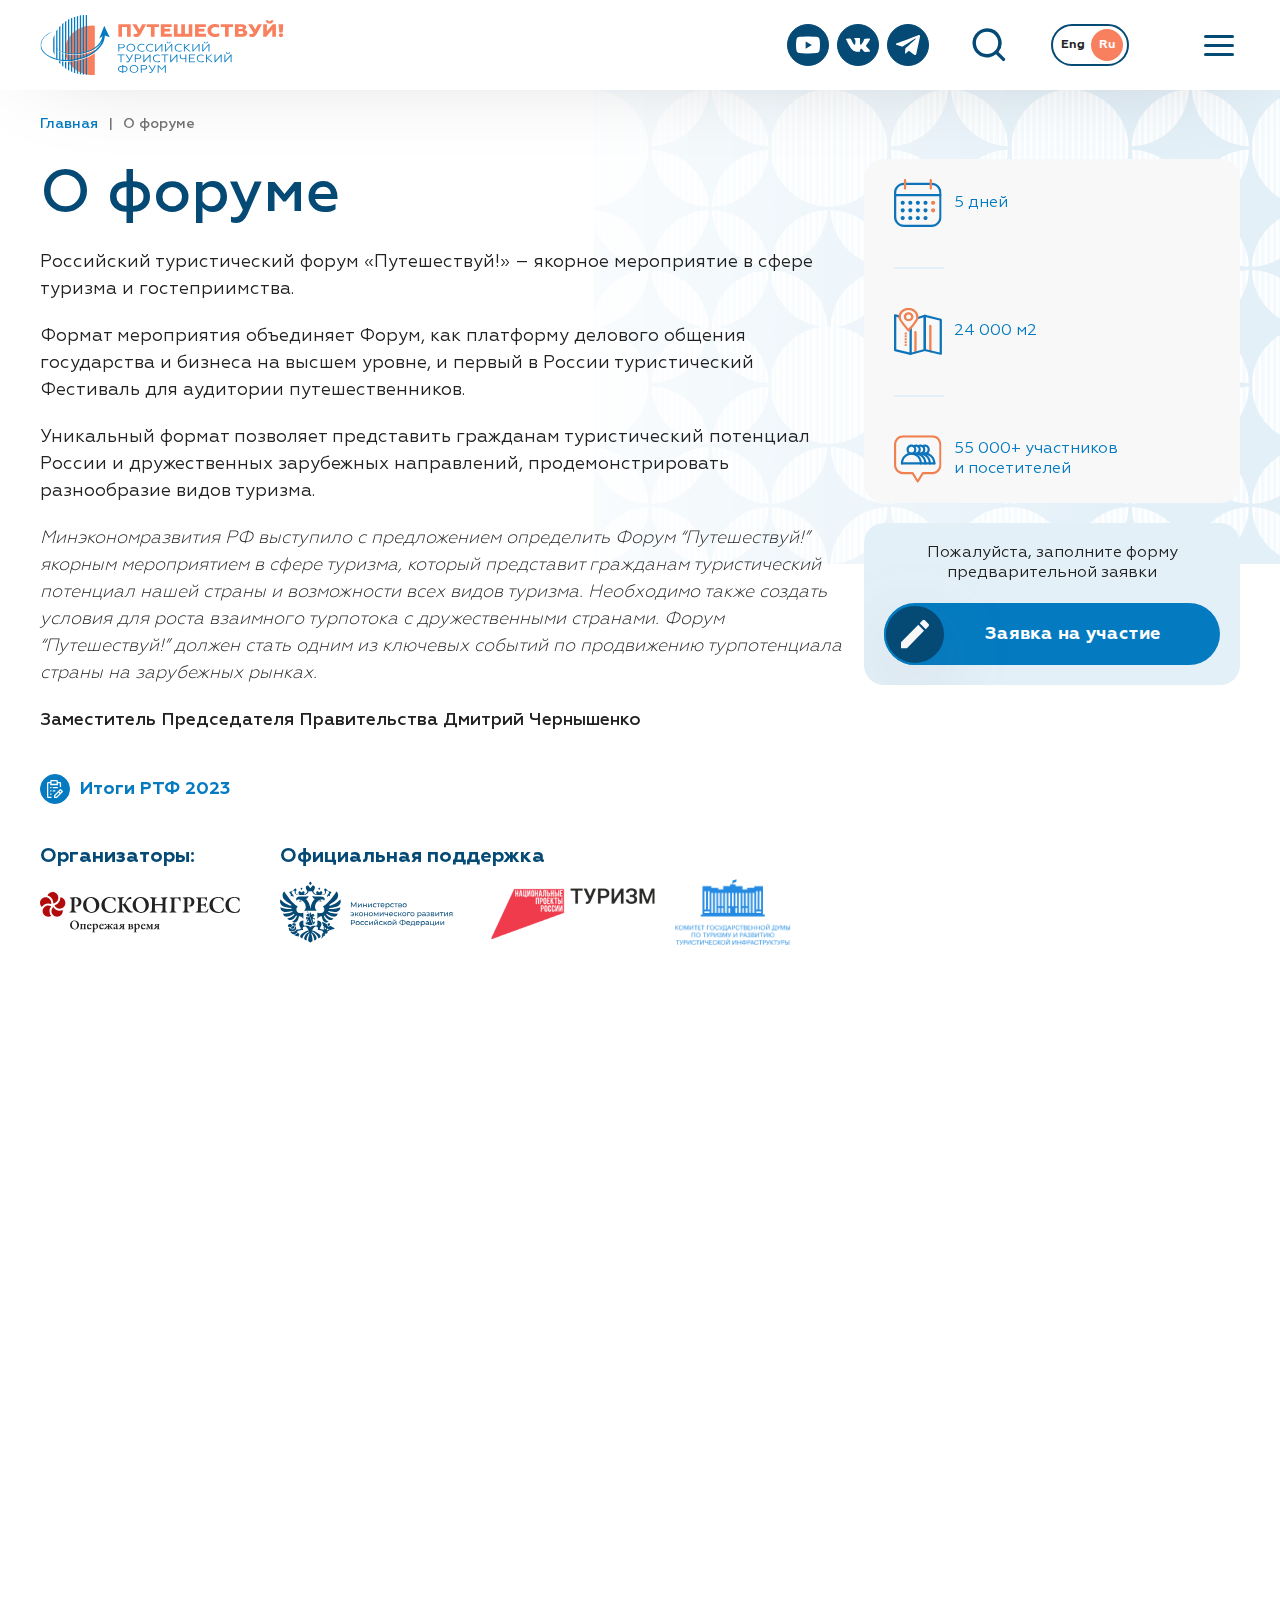
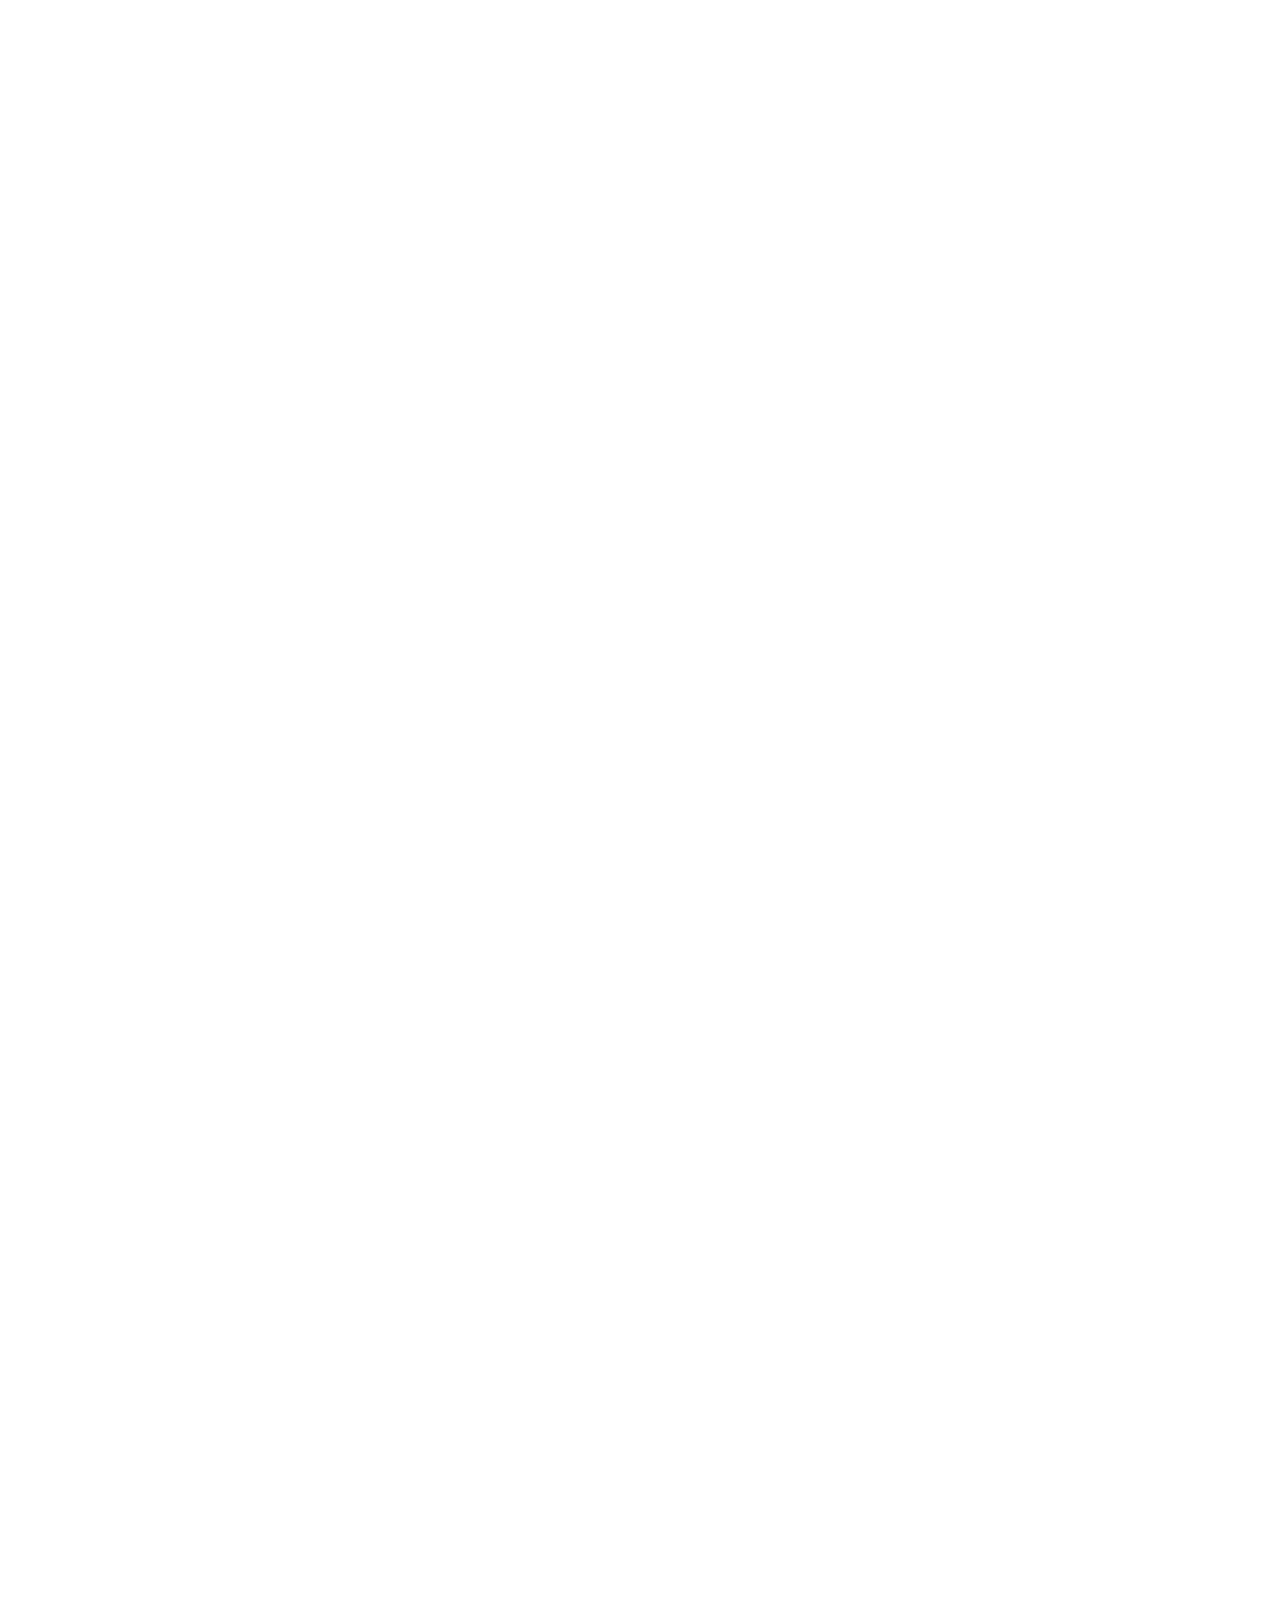
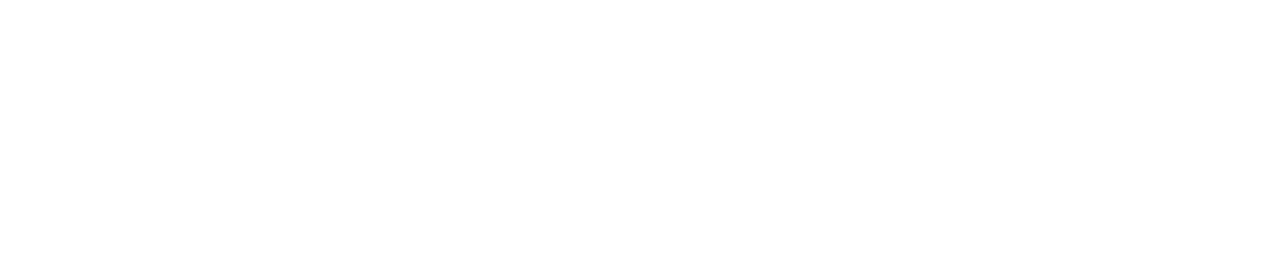
==== commit 4692a4f3: "fix: Improvements" ====
--- a/about.html
+++ b/about.html
@@ -194,7 +194,7 @@
 								<div class="request-participate forum-details__request">
 									<div class="request-participate__wrapper">
 										<p class="request-participate__description">Пожалуйста, заполните форму предварительной заявки</p>
-										<a href="#" class="request-participate__btn btn">
+										<a href="#" class="request-participate__btn">
 											<img src="img/icon-pen.svg" alt="Icon">
 											<span>Заявка на участие</span>
 										</a>
--- a/css/app.min.css
+++ b/css/app.min.css
@@ -1 +1 @@
-body{position:relative;overflow-x:hidden;font-family:"Geometria",sans-serif;font-size:16px;line-height:1.25;color:#222}ul,ol,li{display:block;padding:0;margin:0;list-style:none}h1,h2,h3,h4,h5,h6{margin:0;font-weight:normal;line-height:1.25}p{margin:0}a{display:inline-block;color:#222;text-decoration:none;-webkit-transition:all .25s ease-in-out;transition:all .25s ease-in-out}a:hover{text-decoration:none;color:#222}a:active{color:#222}input[type=number]{-moz-appearance:textfield}input[type=number]::-webkit-outer-spin-button,input[type=number]::-webkit-inner-spin-button{display:none;-webkit-appearance:none;appearance:none;margin:0}picture{display:block}img{max-width:100%}svg{-webkit-transition:all .25s ease-in-out;transition:all .25s ease-in-out}.container{margin:0 auto;padding:0 40px;max-width:1644px;width:100%}@media screen and (max-width: 767px){.container{padding:0 10px}}.btn{display:block;padding:9px 30px;width:-webkit-fit-content;width:-moz-fit-content;width:fit-content;font-size:18px;font-weight:500;line-height:1.3333333333;text-align:center;color:#fff;background:#047bc1;border:1px solid #047bc1;border-radius:46px;-webkit-transition:all .25s ease-in-out;transition:all .25s ease-in-out}.btn:focus{outline:none}.btn:hover{color:#fff}.btn--coral{background:#f8805f;border-color:#f8805f}@media screen and (hover: hover){.btn:hover{color:#fff;background:#054975;border-color:#054975}.btn--coral:hover{background:#222;border-color:#222}}.input-field--coral .input-field__label{color:#f8805f}.input-field__label{display:block;margin:0 0 10px 0;width:-webkit-fit-content;width:-moz-fit-content;width:fit-content;font-size:18px;font-weight:normal;line-height:1.3333333333;color:#047bc1}.input-field__inner{position:relative;z-index:1}.input-field__textarea,.input-field__input{-webkit-appearance:none;-moz-appearance:none;appearance:none;display:block;padding:9px 20px;width:100%;font-size:18px;font-weight:normal;line-height:1.3333333333;color:#222;background:#fff;border:1px solid #e4f0f8;border-radius:10px;-webkit-transition:all .25s ease-in-out;transition:all .25s ease-in-out}.input-field__textarea::-webkit-input-placeholder, .input-field__input::-webkit-input-placeholder{opacity:1;color:#737373}.input-field__textarea::-moz-placeholder, .input-field__input::-moz-placeholder{opacity:1;color:#737373}.input-field__textarea:-ms-input-placeholder, .input-field__input:-ms-input-placeholder{opacity:1;color:#737373}.input-field__textarea::-ms-input-placeholder, .input-field__input::-ms-input-placeholder{opacity:1;color:#737373}.input-field__textarea::placeholder,.input-field__input::placeholder{opacity:1;color:#737373}.input-field__textarea:focus,.input-field__input:focus{outline:none;border-color:#047bc1}@media screen and (max-width: 767px){.input-field__textarea,.input-field__input{font-size:16px;line-height:1.5}}.input-field__textarea{resize:none;overflow:hidden;min-height:90px}.input-field-captcha__wrapper{display:-webkit-box;display:-ms-flexbox;display:flex;-webkit-box-align:center;-ms-flex-align:center;align-items:center;width:100%}@media screen and (max-width: 767px){.input-field-captcha__wrapper{-webkit-box-orient:vertical;-webkit-box-direction:normal;-ms-flex-direction:column;flex-direction:column}}.input-field-captcha__img{display:block;overflow:hidden;max-width:180px;min-width:180px;height:40px}.input-field-captcha__img>*{display:block;width:100%;height:100%;-o-object-fit:cover;object-fit:cover}@media screen and (max-width: 767px){.input-field-captcha__img{margin:0 auto}}@media screen and (min-width: 768px){.input-field-captcha__img+.input-field-captcha__input,.input-field-captcha__input+.input-field-captcha__img{margin-left:10px}}@media screen and (max-width: 767px){.input-field-captcha__img+.input-field-captcha__input,.input-field-captcha__input+.input-field-captcha__img{margin-top:10px}}.input-field-captcha__input{-webkit-appearance:none;-moz-appearance:none;appearance:none;-webkit-box-flex:1;-ms-flex:1 1 auto;flex:1 1 auto;display:block;padding:9px 20px;width:100%;font-size:18px;font-weight:normal;line-height:1.3333333333;color:#222;background:#fff;border:1px solid #e4f0f8;border-radius:10px;-webkit-transition:all .25s ease-in-out;transition:all .25s ease-in-out}.input-field-captcha__input::-webkit-input-placeholder{opacity:1;color:#737373}.input-field-captcha__input::-moz-placeholder{opacity:1;color:#737373}.input-field-captcha__input:-ms-input-placeholder{opacity:1;color:#737373}.input-field-captcha__input::-ms-input-placeholder{opacity:1;color:#737373}.input-field-captcha__input::placeholder{opacity:1;color:#737373}.input-field-captcha__input:focus{outline:none;border-color:#047bc1}@media screen and (max-width: 767px){.input-field-captcha__input{font-size:16px;line-height:1.5}}.square-checkbox{display:-webkit-box;display:-ms-flexbox;display:flex;-webkit-box-align:center;-ms-flex-align:center;align-items:center;overflow:hidden;cursor:pointer}.square-checkbox__input{display:none}.square-checkbox__input:checked~.square-checkbox__group .square-checkbox__icon{background:#047bc1;border-color:#047bc1}.square-checkbox__input:checked~.square-checkbox__group .square-checkbox__icon::before{opacity:1}.square-checkbox__input[disabled]~.square-checkbox__group{opacity:.4;pointer-events:none}.square-checkbox__group{display:-webkit-box;display:-ms-flexbox;display:flex;-webkit-box-align:center;-ms-flex-align:center;align-items:center;margin:0;cursor:pointer}.square-checkbox__icon{position:relative;display:block;overflow:hidden;margin-right:10px;min-width:20px;width:20px;height:20px;background:#fff;border:1px solid #737373;border-radius:5px;-webkit-transition:all .25s ease-in-out;transition:all .25s ease-in-out}.square-checkbox__icon::before{content:"";position:absolute;top:50%;left:50%;z-index:1;-webkit-transform:translate(-50%, -50%);-ms-transform:translate(-50%, -50%);transform:translate(-50%, -50%);display:block;min-width:11px;width:11px;height:11px;opacity:0;background-image:url(../img/sprite.svg#icon-checkbox-mark-white);background-repeat:no-repeat;background-size:contain;background-position:center center;-webkit-transition:all .25s ease-in-out;transition:all .25s ease-in-out}.square-checkbox__title{display:block;margin:auto 0;font-size:18px;font-weight:normal;line-height:1.3333333333;text-align:left;-webkit-transition:all .25s ease-in-out;transition:all .25s ease-in-out}.select-box{position:relative}.select-box.is--active .select-box__placeholder>svg{-webkit-transform:rotate(180deg);-ms-transform:rotate(180deg);transform:rotate(180deg)}.select-box.is--active .select-box__dropdown{visibility:visible;opacity:1;-webkit-transform:scale(1) translateY(0);-ms-transform:scale(1) translateY(0);transform:scale(1) translateY(0);pointer-events:all}.select-box__inner{display:-webkit-box;display:-ms-flexbox;display:flex;-webkit-box-align:center;-ms-flex-align:center;align-items:center;padding:16px 0;max-width:100%}.select-box__label{display:block;width:-webkit-fit-content;width:-moz-fit-content;width:fit-content;font-size:16px;font-weight:500;color:#737373}.select-box__label+.select-box__placeholder{margin-left:10px}.select-box__placeholder{display:-webkit-box;display:-ms-flexbox;display:flex;-webkit-box-align:center;-ms-flex-align:center;align-items:center;overflow:hidden;padding:0;width:-webkit-fit-content;width:-moz-fit-content;width:fit-content;font-size:16px;font-weight:500;color:#047bc1;background:rgba(0,0,0,0);border:none;border-radius:0;-webkit-transition:all .25s ease-in-out;transition:all .25s ease-in-out}.select-box__placeholder>svg{min-width:12px;width:12px;height:12px;color:#047bc1}.select-box__placeholder>*+*{margin-left:10px}.select-box__placeholder:focus{outline:none}.select-box__dropdown{position:absolute;top:calc(100% - 6px);left:0;z-index:100;-webkit-transform:scale(0.99) translateY(-0.7em);-ms-transform:scale(0.99) translateY(-0.7em);transform:scale(0.99) translateY(-0.7em);display:block;overflow:hidden;visibility:hidden;opacity:0;-webkit-transform-origin:top;-ms-transform-origin:top;transform-origin:top;width:100%;background:#f8f8f8;border-radius:10px;-webkit-transition-timing-function:cubic-bezier(0.16, 1, 0.3, 1);transition-timing-function:cubic-bezier(0.16, 1, 0.3, 1);-webkit-transition-duration:500ms;transition-duration:500ms;-webkit-transition-property:opacity,-webkit-transform;transition-property:opacity,-webkit-transform;transition-property:opacity,transform;transition-property:opacity,transform,-webkit-transform;pointer-events:none;will-change:opacity,transform}.select-box__item.is--active .select-box__link{background:#e4f0f8}.select-box__link{display:block;padding:6px;width:100%;font-size:14px;font-weight:500;color:#047bc1}.select-box__link:hover{color:#047bc1}.select-box__link:active{background:#e4f0f8}@media screen and (hover: hover){.select-box__link:hover{background:#e4f0f8}}.c-socnav--bg .c-socnav__link{background:#054975}@media screen and (hover: hover){.c-socnav--bg .c-socnav__link:hover{background:#f8805f}.c-socnav--bg .c-socnav__link:hover>svg{color:#fff}}.c-socnav--bg .c-socnav__icon{color:#fff}.c-socnav__list{display:-webkit-box;display:-ms-flexbox;display:flex;-webkit-box-align:center;-ms-flex-align:center;align-items:center;width:-webkit-fit-content;width:-moz-fit-content;width:fit-content}.c-socnav__item+.c-socnav__item{margin-left:8px}.c-socnav__link{display:-webkit-box;display:-ms-flexbox;display:flex;-webkit-box-align:center;-ms-flex-align:center;align-items:center;-webkit-box-pack:center;-ms-flex-pack:center;justify-content:center;min-width:42px;width:42px;height:42px;border:1px solid #054975;border-radius:50%}@media screen and (hover: hover){.c-socnav__link:hover{border-color:#f8805f}.c-socnav__link:hover>svg{color:#f8805f}}.c-socnav__icon{min-width:24px;width:24px;height:24px;color:#054975}.c-language__list{display:-webkit-box;display:-ms-flexbox;display:flex;-webkit-box-align:center;-ms-flex-align:center;align-items:center;padding:3px 4px;width:-webkit-fit-content;width:-moz-fit-content;width:fit-content;border:2px solid #054975;border-radius:30px}.c-language__item.is--active .c-language__link{color:#fff;background:#f8805f}.c-language__item+.c-language__item{margin-left:2px}.c-language__link{display:-webkit-box;display:-ms-flexbox;display:flex;-webkit-box-align:center;-ms-flex-align:center;align-items:center;-webkit-box-pack:center;-ms-flex-pack:center;justify-content:center;min-width:32px;width:32px;height:32px;font-size:12px;font-weight:bold;text-align:center;color:#222;border-radius:50%}@media screen and (hover: hover){.c-language__link:hover{color:#f8805f}}.c-sections__scroll{overflow-x:auto;overflow-y:hidden;margin:0 -40px -30px;padding:0 40px 30px;max-width:calc(100% + 80px);-webkit-clip-path:inset(0 0 30px 0);clip-path:inset(0 0 30px 0)}@media screen and (max-width: 767px){.c-sections__scroll{display:none}}.c-sections__list{display:-webkit-box;display:-ms-flexbox;display:flex;-webkit-box-align:center;-ms-flex-align:center;align-items:center;-webkit-box-pack:justify;-ms-flex-pack:justify;justify-content:space-between;padding:14px 20px;min-width:-webkit-max-content;min-width:-moz-max-content;min-width:max-content;background:#fff;border:2px solid #e4f0f8;border-radius:319px}@media screen and (max-width: 1023px){.c-sections__list{padding:9px 20px}}.c-sections__item+.c-sections__item{margin-left:40px}.c-sections__link{display:block;width:-webkit-fit-content;width:-moz-fit-content;width:fit-content;font-size:16px;font-weight:500;white-space:nowrap}@media screen and (hover: hover){.c-sections__link:hover{color:#f8805f}}@media screen and (max-width: 1023px){.c-sections__link{font-size:14px;line-height:1.2857142857}}.c-sections__select{width:100%}@media screen and (min-width: 768px){.c-sections__select{display:none}}.c-share__wrapper{display:-webkit-box;display:-ms-flexbox;display:flex;-webkit-box-align:center;-ms-flex-align:center;align-items:center;width:-webkit-fit-content;width:-moz-fit-content;width:fit-content}.c-share__title{display:block;width:-webkit-fit-content;width:-moz-fit-content;width:fit-content;font-size:16px;font-weight:500;color:#737373}.c-share__title+.c-share__list,.c-share__list+.c-share__title{margin-left:10px}.c-share__list{display:-webkit-box;display:-ms-flexbox;display:flex;-webkit-box-align:center;-ms-flex-align:center;align-items:center;-ms-flex-wrap:wrap;flex-wrap:wrap;margin-right:-8px;margin-bottom:-8px;width:-webkit-fit-content;width:-moz-fit-content;width:fit-content}.c-share__item{margin-right:8px;margin-bottom:8px}.c-share__link{display:-webkit-box;display:-ms-flexbox;display:flex;-webkit-box-align:center;-ms-flex-align:center;align-items:center;-webkit-box-pack:center;-ms-flex-pack:center;justify-content:center;padding:0;min-width:42px;width:42px;height:42px;font-size:0;background:#054975;border:none;border-radius:50%;-webkit-transition:all .25s ease-in-out;transition:all .25s ease-in-out}.c-share__link:focus{outline:none}@media screen and (hover: hover){.c-share__link:hover{background:#f8805f}}.c-share__icon{min-width:20px;width:20px;height:20px;color:#fff}.breadcrumb{padding:20px 0}@media screen and (max-width: 767px){.breadcrumb{padding:10px 0}}.breadcrumb__list{display:-webkit-box;display:-ms-flexbox;display:flex;-webkit-box-align:start;-ms-flex-align:start;align-items:flex-start;-ms-flex-wrap:wrap;flex-wrap:wrap}.breadcrumb__item{display:-webkit-box;display:-ms-flexbox;display:flex;-webkit-box-align:center;-ms-flex-align:center;align-items:center;width:-webkit-fit-content;width:-moz-fit-content;width:fit-content}.breadcrumb__item:not(:last-child)::after{content:"|";display:block;margin:0 10px;width:-webkit-fit-content;width:-moz-fit-content;width:fit-content;font-size:14px;font-weight:500;color:#737373}.breadcrumb__item:last-child .breadcrumb__link{color:#737373;pointer-events:none}.breadcrumb__link{display:block;padding:4px 0;width:-webkit-fit-content;width:-moz-fit-content;width:fit-content;font-size:14px;font-weight:500;line-height:1.5;color:#047bc1}.breadcrumb__link:hover{color:#047bc1}@media screen and (hover: hover){.breadcrumb__link:hover{color:#054975}}.tabs__list{display:-webkit-box;display:-ms-flexbox;display:flex;-webkit-box-align:center;-ms-flex-align:center;align-items:center;overflow-x:auto;overflow-y:hidden;margin:0 -40px -30px;padding:0 40px 30px;max-width:calc(100% + 80px);-webkit-clip-path:inset(0 0 30px 0);clip-path:inset(0 0 30px 0)}@media screen and (max-width: 767px){.tabs__list{margin:0 -10px -30px;padding:0 10px 30px;max-width:calc(100% + 20px)}}.tabs__item{display:-webkit-box;display:-ms-flexbox;display:flex;-webkit-box-align:center;-ms-flex-align:center;align-items:center}.tabs__item.is--active .tabs__tab{font-weight:bold;color:#054975}.tabs__item+.tabs__item::before{content:"";display:block;margin:0 20px;min-width:50px;width:50px;height:2px;background:#e4f0f8}@media screen and (max-width: 767px){.tabs__item+.tabs__item::before{margin:0 10px;min-width:40px;width:40px}}.tabs__tab{display:block;padding:16px 0;width:-webkit-fit-content;width:-moz-fit-content;width:fit-content;font-size:16px;font-weight:500;white-space:nowrap;color:#222;background:rgba(0,0,0,0);border:none;border-radius:0;-webkit-transition:all .25s ease-in-out;transition:all .25s ease-in-out}.tabs__tab:focus{outline:none}@media screen and (hover: hover){.tabs__tab:hover{color:#054975}}@media screen and (max-width: 767px){.tabs__tab{font-size:14px}}.tabs__wrapper{display:none;margin-top:20px}.tabs__wrapper.is--active{display:block}@media screen and (max-width: 767px){.tabs__wrapper{margin-top:10px}}.pagination__list{display:-webkit-box;display:-ms-flexbox;display:flex;-webkit-box-align:center;-ms-flex-align:center;align-items:center;width:-webkit-fit-content;width:-moz-fit-content;width:fit-content}.pagination__item.is--active .pagination__btn{color:#fff;background:#f8805f}@media screen and (max-width: 767px){.pagination__item.is--mobile-hidden{display:none}}.pagination__item+.pagination__item{margin-left:10px}.pagination__btn{display:-webkit-box;display:-ms-flexbox;display:flex;-webkit-box-align:center;-ms-flex-align:center;align-items:center;-webkit-box-pack:center;-ms-flex-pack:center;justify-content:center;padding:0;min-width:35px;width:35px;height:35px;font-size:16px;font-weight:normal;line-height:1;color:#222;background:#f8f8f8;border:none;border-radius:6px;-webkit-transition:all .25s ease-in-out;transition:all .25s ease-in-out}.pagination__btn:focus{outline:none}@media screen and (hover: hover){.pagination__btn:hover{color:#fff;background:#f8805f}}.header{position:relative;z-index:900}.header::before{content:"";position:absolute;top:0;left:50%;z-index:-1;-webkit-transform:translate(-50%, 0);-ms-transform:translate(-50%, 0);transform:translate(-50%, 0);display:block;width:100%;height:100%;background:#fff}.header::after{content:"";position:absolute;top:0;left:50%;z-index:-2;-webkit-transform:translate(-50%, 0);-ms-transform:translate(-50%, 0);transform:translate(-50%, 0);display:block;max-width:100%;width:1194px;height:100%;border-bottom:1px solid #222;-webkit-box-shadow:0px -40px 100px rgba(0,0,0,.25);box-shadow:0px -40px 100px rgba(0,0,0,.25)}.header--transparent::before,.header--transparent::after{display:none}.header--transparent .header__logotype .default{opacity:0}.header--transparent .header__logotype .white{opacity:1}.header--transparent .nav__link{color:#fff}.header--transparent .nav__link:hover{color:#fff}@media screen and (hover: hover){.header--transparent .nav__link:hover{color:#f8805f}}.header--transparent .c-language__link{color:#fff}.header--transparent .c-language__link:hover{color:#fff}@media screen and (hover: hover){.header--transparent .c-language__link:hover{color:#f8805f}}.header__wrapper{display:-webkit-box;display:-ms-flexbox;display:flex;-webkit-box-align:center;-ms-flex-align:center;align-items:center;-webkit-box-pack:justify;-ms-flex-pack:justify;justify-content:space-between;padding:30px 0}@media screen and (min-width: 768px)and (max-width: 1399px){.header__wrapper{padding:14px 0}}@media screen and (max-width: 767px){.header__wrapper{padding:7px 0}}.header__logotype{position:relative;z-index:1;display:block;margin-right:20px;overflow:hidden;min-width:244px;width:244px;height:62px}.header__logotype img{position:absolute;top:0;left:0;z-index:1;display:block;max-height:100%;width:100%;height:100%;-o-object-fit:contain;object-fit:contain}.header__logotype .white{opacity:0}@media screen and (max-width: 1023px){.header__logotype{min-width:140px;width:140px;height:36px}}.header__nav{margin-right:auto;margin-left:auto}@media screen and (max-width: 1399px){.header__nav{display:none}}.header__socnav{margin-right:auto;margin-left:auto}@media screen and (max-width: 1399px){.header__socnav{margin-right:40px}}@media screen and (max-width: 767px){.header__socnav{display:none}}@media screen and (max-width: 767px){.header__language{display:none}}.header__search-trigger{margin-right:40px;margin-left:auto}@media screen and (min-width: 1400px)and (max-width: 1599px){.header__search-trigger{margin-right:15px}}@media screen and (min-width: 768px)and (max-width: 1399px){.header__search-trigger{margin-left:0}}@media screen and (max-width: 767px){.header__search-trigger{margin-right:0}}.nav__list{display:-webkit-box;display:-ms-flexbox;display:flex;-webkit-box-align:center;-ms-flex-align:center;align-items:center;width:-webkit-fit-content;width:-moz-fit-content;width:fit-content}.nav__item+.nav__item{margin-left:30px}@media screen and (min-width: 1400px)and (max-width: 1599px){.nav__item+.nav__item{margin-left:20px}}.nav__link{display:block;width:-webkit-fit-content;width:-moz-fit-content;width:fit-content;font-size:18px;font-weight:500}@media screen and (hover: hover){.nav__link:hover{color:#f8805f}}.header-search-trigger{display:-webkit-box;display:-ms-flexbox;display:flex;-webkit-box-align:center;-ms-flex-align:center;align-items:center;-webkit-box-pack:center;-ms-flex-pack:center;justify-content:center;padding:0;min-width:42px;width:42px;height:42px;font-size:0;background:rgba(0,0,0,0);border:none;border-radius:0;-webkit-transition:all .25s ease-in-out;transition:all .25s ease-in-out}.header-search-trigger>svg{min-width:42px;width:42px;height:42px;color:#054975}.header-search-trigger:focus{outline:none}@media screen and (hover: hover){.header-search-trigger:hover>svg{color:#f8805f}}@media screen and (max-width: 767px){.header-search-trigger{min-width:30px;width:30px;height:30px}.header-search-trigger>svg{min-width:30px;width:30px;height:30px}}.hamburger{position:relative;z-index:1;display:block;margin:0 auto;padding:0;min-width:42px;width:42px;height:42px;font-size:0;background:rgba(0,0,0,0);border:none;border-radius:0;-webkit-transition:all .25s ease-in-out;transition:all .25s ease-in-out}@media screen and (hover: hover){.hamburger:hover .hamburger__inner{background:#f8805f}}@media screen and (max-width: 1399px){.hamburger{-webkit-box-ordinal-group:2;-ms-flex-order:1;order:1}}@media screen and (min-width: 768px)and (max-width: 1399px){.hamburger{margin:0 0 0 69px}}@media screen and (max-width: 767px){.hamburger{margin:0 0 0 25px}}.hamburger__inner{position:absolute;left:6px;z-index:1;display:block;width:30px;height:3px;background:#054975;border-radius:15px;-webkit-transition:all .25s ease-in-out;transition:all .25s ease-in-out}.hamburger__inner:first-child{top:10.5px}.hamburger__inner:nth-child(2){top:19.5px}.hamburger__inner:last-child{top:28.5px}.footer{position:relative;z-index:1;overflow:hidden;margin-top:100px;padding:30px 0;background:#f8f8f8}.footer::before{content:"";position:absolute;top:-1px;right:0;z-index:-2;display:block;width:1111px;height:331px;opacity:.1;background-image:url(../img/bg-decor.svg);background-repeat:no-repeat;background-size:contain;background-position:center center}.footer::after{content:"";position:absolute;top:-1px;right:1111px;z-index:-1;-webkit-transform:translate(100%, 0);-ms-transform:translate(100%, 0);transform:translate(100%, 0);display:block;width:570px;height:331px;background:-webkit-gradient(linear, left top, right top, from(#F8F8F8), to(rgba(248, 248, 248, 0)));background:linear-gradient(90deg, #F8F8F8 0%, rgba(248, 248, 248, 0) 100%)}@media screen and (max-width: 1199px){.footer::before{top:0;right:auto;left:-155px;width:1299px;height:387px}.footer::after{top:0;right:auto;left:0;-webkit-transform:none;-ms-transform:none;transform:none;width:73%;height:100%}}@media screen and (max-width: 1023px){.footer{margin-top:40px;padding:28px 0}}.footer__top{text-align:center}.footer__logotype{display:block;margin:0 auto;overflow:hidden;min-width:225px;width:225px;height:56px}.footer__logotype img{display:block;width:100%;height:100%;-o-object-fit:contain;object-fit:contain}@media screen and (max-width: 767px){.footer__logotype{min-width:180px;width:180px;height:44px}}.footer__logotype+.footer__contacts,.footer__contacts+.footer__logotype{margin-top:20px}.footer__contact{display:block;margin:0 auto;width:-webkit-fit-content;width:-moz-fit-content;width:fit-content;font-size:18px;font-weight:normal;line-height:1.5555555556;color:#054975}.footer__contact--medium{font-weight:500}.footer__contact:hover{color:#054975}@media screen and (hover: hover){.footer__contact:hover{color:#047bc1}}@media screen and (max-width: 767px){.footer__contact{font-size:16px}}.footer__contact+.footer__contact{margin-top:10px}.footer__bottom{position:relative;z-index:1;display:-webkit-box;display:-ms-flexbox;display:flex;-webkit-box-align:center;-ms-flex-align:center;align-items:center;-webkit-box-pack:justify;-ms-flex-pack:justify;justify-content:space-between;margin-top:20px;padding-top:20px;border-top:1px solid #e4f0f8}@media screen and (min-width: 1200px){.footer__bottom{min-height:62px}}@media screen and (max-width: 1199px){.footer__bottom{-ms-flex-wrap:wrap;flex-wrap:wrap}}.footer__list{display:-webkit-box;display:-ms-flexbox;display:flex;-webkit-box-align:center;-ms-flex-align:center;align-items:center;width:-webkit-fit-content;width:-moz-fit-content;width:fit-content}@media screen and (min-width: 1200px){.footer__list{max-width:40%}}@media screen and (min-width: 1024px)and (max-width: 1199px){.footer__list{width:calc(50% - 5px)}}@media screen and (max-width: 1023px){.footer__list{-webkit-box-pack:center;-ms-flex-pack:center;justify-content:center;width:100%}}@media screen and (max-width: 767px){.footer__list{-webkit-box-orient:vertical;-webkit-box-direction:normal;-ms-flex-direction:column;flex-direction:column}}.footer__list-item+.footer__list-item{margin-left:18px}@media screen and (max-width: 767px){.footer__list-item+.footer__list-item{margin:6px auto 0}}.footer__link{display:block;width:-webkit-fit-content;width:-moz-fit-content;width:fit-content;font-size:12px;font-weight:normal;color:#737373}.footer__link:hover{color:#737373}@media screen and (hover: hover){.footer__link:hover{color:#222}}@media screen and (max-width: 767px){.footer__link{margin:0 auto;text-align:center}}@media screen and (min-width: 1200px){.footer__socnav{position:absolute;left:50%;-webkit-transform:translate(-50%, 0);-ms-transform:translate(-50%, 0);transform:translate(-50%, 0)}}@media screen and (max-width: 1199px){.footer__socnav{-webkit-box-ordinal-group:0;-ms-flex-order:-1;order:-1;width:100%}.footer__socnav .c-socnav__list{margin:0 auto}}@media screen and (min-width: 767px)and (max-width: 1199px){.footer__socnav{margin-bottom:10px}}@media screen and (max-width: 767px){.footer__socnav{margin-bottom:8px}}.footer__copyright{display:block;width:-webkit-fit-content;width:-moz-fit-content;width:fit-content;font-size:12px;font-weight:normal;letter-spacing:-0.02em;text-align:right;color:#737373}@media screen and (min-width: 1200px){.footer__copyright{max-width:40%}}@media screen and (min-width: 1024px)and (max-width: 1199px){.footer__copyright{margin-left:10px;width:calc(50% - 5px)}}@media screen and (max-width: 1023px){.footer__copyright{width:100%;text-align:center}}@media screen and (min-width: 768px)and (max-width: 1023px){.footer__copyright{margin-top:10px}}@media screen and (max-width: 767px){.footer__copyright{margin-top:6px}}.menu{position:fixed;top:0;right:0;left:0;z-index:850;overflow-x:hidden;overflow-y:auto;display:none;width:100%;height:100dvh;background:#047bc1;-webkit-transition:all .25s ease-in-out;transition:all .25s ease-in-out}.scroll-disabled{overflow:hidden}.wrapper{display:-webkit-box;display:-ms-flexbox;display:flex;-webkit-box-orient:vertical;-webkit-box-direction:normal;-ms-flex-direction:column;flex-direction:column;min-height:100vh}.wrapper__content{-webkit-box-flex:1;-ms-flex:1 1 100%;flex:1 1 100%}.section-indent{margin-top:50px;padding-top:50px}@media screen and (max-width: 1023px){.section-indent{margin-top:20px;padding-top:20px}}.section-indent-lg{margin-top:100px;padding-top:100px}@media screen and (max-width: 1023px){.section-indent-lg{margin-top:40px;padding-top:40px}}.section-heading{display:-webkit-box;display:-ms-flexbox;display:flex;-webkit-box-align:start;-ms-flex-align:start;align-items:flex-start;-webkit-box-pack:justify;-ms-flex-pack:justify;justify-content:space-between;margin-bottom:40px}@media screen and (min-width: 1024px){.section-heading--end{-webkit-box-align:end;-ms-flex-align:end;align-items:flex-end}}@media screen and (max-width: 1023px){.section-heading{margin-bottom:20px}}@media screen and (max-width: 767px){.section-heading{-webkit-box-orient:vertical;-webkit-box-direction:normal;-ms-flex-direction:column;flex-direction:column}}.section-heading__subtitle{display:block;width:-webkit-fit-content;width:-moz-fit-content;width:fit-content;font-size:20px;font-weight:500;color:#047bc1}@media screen and (max-width: 767px){.section-heading__subtitle{font-size:16px;line-height:1.8125}}.section-heading__subtitle+.section-heading__title,.section-heading__title+.section-heading__subtitle{margin-top:10px}.section-heading__title{display:block;width:-webkit-fit-content;width:-moz-fit-content;width:fit-content;font-size:60px;font-weight:500;color:#054975}@media screen and (min-width: 768px)and (max-width: 1023px){.section-heading__title{font-size:40px}}@media screen and (max-width: 767px){.section-heading__title{font-size:30px;line-height:1.3333333333}}.section-heading__link{display:-webkit-box;display:-ms-flexbox;display:flex;-webkit-box-align:center;-ms-flex-align:center;align-items:center;-webkit-box-pack:center;-ms-flex-pack:center;justify-content:center;padding:12px 20px;width:-webkit-fit-content;width:-moz-fit-content;width:fit-content;font-size:16px;font-weight:bold;color:#f8805f}.section-heading__link>svg{min-width:12px;width:12px;height:12px;color:#f8805f}.section-heading__link>*+*{margin-left:20px}.section-heading__link:hover{color:#f8805f}@media screen and (hover: hover){.section-heading__link:hover{color:#054975}.section-heading__link:hover>svg{color:#054975}}@media screen and (max-width: 767px){.section-heading__link{display:none}}.section-heading__controls{display:-webkit-box;display:-ms-flexbox;display:flex;-webkit-box-align:center;-ms-flex-align:center;align-items:center;width:-webkit-fit-content;width:-moz-fit-content;width:fit-content}@media screen and (max-width: 767px){.section-heading__controls{display:none}}.section-heading__controls .swiper-button-prev,.section-heading__controls .swiper-button-next{position:static;-webkit-transform:none;-ms-transform:none;transform:none;display:-webkit-box;display:-ms-flexbox;display:flex;-webkit-box-align:center;-ms-flex-align:center;align-items:center;-webkit-box-pack:center;-ms-flex-pack:center;justify-content:center;margin:0;padding:0;min-width:62px;width:62px;height:62px;font-size:0;background:#fff;border:none;border-radius:50%;-webkit-box-shadow:0px 20px 35px rgba(115,115,115,.15);box-shadow:0px 20px 35px rgba(115,115,115,.15);-webkit-transition:all .25s ease-in-out;transition:all .25s ease-in-out}.section-heading__controls .swiper-button-prev::after,.section-heading__controls .swiper-button-next::after{display:none}.section-heading__controls .swiper-button-prev:focus,.section-heading__controls .swiper-button-next:focus{outline:none}@media screen and (hover: hover){.section-heading__controls .swiper-button-prev:hover,.section-heading__controls .swiper-button-next:hover{background:#737373}.section-heading__controls .swiper-button-prev:hover>svg,.section-heading__controls .swiper-button-next:hover>svg{color:#fff}}.section-heading__controls .swiper-button-next{margin-left:20px}.section-heading__controls .swiper-button-icon{min-width:27px;width:27px;height:27px;color:#222}.section-top{margin-bottom:20px}.section-top--indent-lg{margin-bottom:40px}@media screen and (max-width: 1023px){.section-top--indent-lg{margin-bottom:20px}}.section-top__inner{display:-webkit-box;display:-ms-flexbox;display:flex;-webkit-box-align:center;-ms-flex-align:center;align-items:center;-webkit-box-pack:justify;-ms-flex-pack:justify;justify-content:space-between}@media screen and (max-width: 767px){.section-top__inner{-webkit-box-orient:vertical;-webkit-box-direction:normal;-ms-flex-direction:column;flex-direction:column;-webkit-box-align:start;-ms-flex-align:start;align-items:flex-start}}.section-top__title{display:block;width:-webkit-fit-content;width:-moz-fit-content;width:fit-content;font-size:60px;font-weight:500;color:#054975}@media screen and (min-width: 768px)and (max-width: 1023px){.section-top__title{font-size:40px}}@media screen and (max-width: 767px){.section-top__title{font-size:30px}}.section-top__title+.section-top__link{margin-top:0;margin-left:20px}@media screen and (max-width: 767px){.section-top__title+.section-top__link{margin-top:12.5px;margin-left:0}}.section-top__link{display:-webkit-box;display:-ms-flexbox;display:flex;-webkit-box-align:center;-ms-flex-align:center;align-items:center;-webkit-box-pack:center;-ms-flex-pack:center;justify-content:center;margin-top:10px;width:-webkit-fit-content;width:-moz-fit-content;width:fit-content;font-size:18px;font-weight:bold;color:#047bc1}.section-top__link>svg{min-width:30px;width:30px;height:30px;color:#047bc1}.section-top__link>*+*{margin-left:10px}.section-top__link:hover{color:#047bc1}@media screen and (max-width: 767px){.section-top__link{margin-top:12.5px}}.section-top__description{display:block;margin-top:10px;max-width:904px;width:-webkit-fit-content;width:-moz-fit-content;width:fit-content;font-size:18px;font-weight:normal;line-height:1.3333333333}@media screen and (min-width: 768px)and (max-width: 1023px){.section-top__description{font-size:14px;line-height:1.25}}@media screen and (max-width: 767px){.section-top__description{margin-top:20px;font-size:12px;line-height:1.25}}.section-bg{position:relative}.section-bg::before{content:"";position:absolute;top:0;right:0;z-index:-1;display:block;width:686px;height:474px;background-image:url(../img/section-top-bg.png);background-repeat:no-repeat;background-size:contain;background-position:center center}@media screen and (min-width: 768px)and (max-width: 1023px){.section-bg::before{top:-70px;width:474px;height:330px}}@media screen and (max-width: 767px){.section-bg::before{width:202px;height:139px}}.content{font-size:18px;font-weight:normal;line-height:1.5}@media screen and (min-width: 768px)and (max-width: 1023px){.content{font-size:14px;line-height:1.2857142857}}@media screen and (max-width: 767px){.content{font-size:12px;line-height:1.3333333333}}.content>*{margin-bottom:20px}.content>*:last-child{margin-bottom:0}.content>*>*[class],.content>*>*[class]>*{margin-bottom:0}.content hr{margin:40px 0;opacity:1}.content h1,.content h2,.content h3,.content h4,.content h5,.content h6{font-weight:500;color:#054975}.content h1{font-size:60px;line-height:1.1666666667}@media screen and (min-width: 768px)and (max-width: 1023px){.content h1{font-size:40px;line-height:1}}@media screen and (max-width: 767px){.content h1{font-size:30px;line-height:1}}.content h2{font-size:40px;line-height:1.5}@media screen and (min-width: 768px)and (max-width: 1023px){.content h2{font-size:30px;line-height:1.3333333333}}@media screen and (max-width: 767px){.content h2{font-size:26px;line-height:1.5384615385}}.content h3{font-size:20px;font-weight:bold;line-height:1.2}@media screen and (max-width: 767px){.content h3{font-size:16px;line-height:1.25}}.content h4{font-size:16px;font-weight:bold}.content h5{font-size:16px;font-weight:bold}.content h6{font-size:16px;font-weight:bold}.content b,.content strong{font-weight:500}.content a:not([class]){display:inline;font-weight:500;color:#047bc1}.content a:not([class]):hover{text-decoration:none;color:#047bc1}@media screen and (hover: hover){.content a:not([class]):hover{color:#f8805f}}.content picture{display:block;overflow:hidden;width:100%;border-radius:20px}.content picture img{display:block;width:100%;height:100%;-o-object-fit:cover;object-fit:cover}.content ul:not([class]){display:block}.content ul:not([class]) li{position:relative;z-index:1;margin:0;padding-left:30px;font-size:16px;line-height:1.5}.content ul:not([class]) li::before{content:"";position:absolute;top:2px;left:0;z-index:1;display:inline-block;min-width:20px;width:20px;height:20px;background-image:url(../img/sprite.svg#icon-list-mark);background-repeat:no-repeat;background-size:contain;background-position:center}@media screen and (max-width: 767px){.content ul:not([class]) li{font-size:12px}.content ul:not([class]) li::before{top:-1px}}.content ul:not([class])>li:not([class])+li:not([class]){margin-top:16px}.content ul:not([class]) ol,.content ul:not([class]) ul{margin-top:16px;margin-left:30px}.content ul:not([class]) ul+li,.content ul:not([class]) ol+li{margin-top:16px}.content ol:not([class]){counter-reset:content-ol}.content ol:not([class])>li{position:relative;z-index:1;padding-left:30px;font-size:16px;line-height:1.5}.content ol:not([class])>li::before{counter-increment:content-ol;content:counter(content-ol);position:absolute;top:2px;left:0;z-index:1;display:-webkit-box;display:-ms-flexbox;display:flex;-webkit-box-align:center;-ms-flex-align:center;align-items:center;-webkit-box-pack:center;-ms-flex-pack:center;justify-content:center;min-width:20px;width:20px;height:20px;font-size:12px;font-weight:bold;text-align:center;color:#054975;background:#e4f0f8;border-radius:50%}@media screen and (max-width: 767px){.content ol:not([class])>li{font-size:12px}.content ol:not([class])>li::before{top:-1px}}.content ol:not([class])>li:not([class])+li:not([class]){margin-top:16px}.content ol:not([class]) ol,.content ol:not([class]) ul{margin-top:16px;margin-left:30px}.content ol:not([class]) ul+li,.content ol:not([class]) ol+li{margin-top:16px}.content .light{font-weight:300}.content .grey{color:#737373}@media screen and (min-width: 1200px){.content .float-left{width:640px;height:280px}}@media screen and (min-width: 768px)and (max-width: 1199px){.content .float-left{width:410px;height:180px}}@media screen and (min-width: 768px){.content .float-left{float:left;margin-right:20px;margin-bottom:20px}}.content .subheading{display:block;padding:8px 10px;width:100%;font-size:20px;font-weight:bold;color:#054975;background:#e4f0f8;border-radius:10px}@media screen and (min-width: 1024px){.content .content-link:not(:first-child){margin-top:40px}.content .content-link:not(:last-child){margin-bottom:40px}}.content-link{display:-webkit-box;display:-ms-flexbox;display:flex;-webkit-box-align:center;-ms-flex-align:center;align-items:center;width:-webkit-fit-content;width:-moz-fit-content;width:fit-content;font-size:18px;font-weight:bold;color:#047bc1}.content-link>svg{min-width:30px;width:30px;height:30px;color:#047bc1}.content-link>*+*{margin-left:10px}.content-link:hover{color:#047bc1}@media screen and (hover: hover){.content-link:hover{color:#f8805f}.content-link:hover>svg{color:#f8805f}}@media screen and (max-width: 767px){.content-link{font-size:16px}}.content-block{overflow:hidden;padding:20px;width:100%;border:1px solid #737373;border-radius:20px}.content-block>*{margin-bottom:20px}.content-block>*:last-child{margin-bottom:0}.content-block>*>*[class],.content-block>*>*[class]>*{margin-bottom:0}.accent-block{overflow:hidden;background:#f8f8f8;border-radius:10px}.accent-block .subheading{border-radius:0}.accent-block__inner{padding:20px}.accent-block__inner>*{margin-bottom:20px !important}.accent-block__inner>*:last-child{margin-bottom:0 !important}.accent-block__inner>*>*[class],.accent-block__inner>*>*[class]>*{margin-bottom:0}.content-table-cells{max-width:100%;overflow-x:auto;overflow-y:hidden;border:1px solid #e4f0f8;border-radius:20px}.content-table-cells table{min-width:100%;table-layout:fixed}.content-table-cells thead td{background:#e4f0f8}.content-table-cells tbody td:first-child{background:#e4f0f8}.content-table-cells thead+tbody{border-top:4px solid #f8f8f8}.content-table-cells tr+tr{border-top:4px solid #f8f8f8}.content-table-cells td{padding:20px;min-width:130px;font-size:16px;font-weight:500;line-height:1.5;text-align:center}.content-table-cells td+td{border-left:4px solid #f8f8f8}.content-table{max-width:100%;overflow-x:auto;overflow-y:hidden;border:1px solid #e4f0f8;border-radius:20px}.content-table table{min-width:100%;table-layout:fixed}.content-table thead td{background:#f8f8f8}.content-table tbody tr:nth-child(odd){background:#e4f0f8}.content-table thead+tbody{border-top:4px solid #f8f8f8}.content-table tr+tr{border-top:4px solid #f8f8f8}.content-table td{padding:20px;min-width:180px;font-size:16px;font-weight:500;line-height:1.5;text-align:center}.content-partners{margin-top:40px}@media screen and (max-width: 1023px){.content-partners{margin-top:20px}}.content-partners__wrap{display:-webkit-box;display:-ms-flexbox;display:flex}@media screen and (max-width: 1023px){.content-partners__wrap{-webkit-box-orient:vertical;-webkit-box-direction:normal;-ms-flex-direction:column;flex-direction:column}}@media screen and (max-width: 1023px){.content-partners__inner{width:100%}}.content-partners__inner+.content-partners__inner{margin-left:40px}@media screen and (max-width: 1023px){.content-partners__inner+.content-partners__inner{margin-top:20px;margin-left:0}}.content-partners__title{display:block;margin-bottom:10px;width:-webkit-fit-content;width:-moz-fit-content;width:fit-content;font-size:20px;font-weight:bold;color:#054975}.content-partners__wrapper{display:-webkit-box;display:-ms-flexbox;display:flex}.content-partners__item{display:-webkit-box;display:-ms-flexbox;display:flex;-webkit-box-align:center;-ms-flex-align:center;align-items:center;-webkit-box-pack:center;-ms-flex-pack:center;justify-content:center;width:auto;height:66px}.content-partners__item img{display:block;max-height:66px;width:auto;height:auto;-o-object-fit:contain;object-fit:contain}.content-partners__item+.content-partners__item{margin-left:20px}.content-inner__wrap{display:-webkit-box;display:-ms-flexbox;display:flex;-webkit-box-pack:justify;-ms-flex-pack:justify;justify-content:space-between}@media screen and (max-width: 1199px){.content-inner__wrap{-webkit-box-orient:vertical;-webkit-box-direction:normal;-ms-flex-direction:column;flex-direction:column}}.content-inner__left{max-width:calc(100% - 376px - 20px);width:100%}@media screen and (max-width: 1199px){.content-inner__left{max-width:none}}.content-inner__right{margin-left:20px;max-width:376px;min-width:376px}@media screen and (max-width: 1199px){.content-inner__right{margin-top:20px;margin-left:0;max-width:none;min-width:auto;width:100%}}.content-inner__wrap+.content-inner__wrap,.content-inner__wrap+.content-inner__gallery,.content-inner__gallery+.content-inner__wrap{margin-top:40px}.content-inner__content{width:100%}.content-inner__share{margin-top:40px;padding-top:16px;width:100%;border-top:1px solid #e4f0f8}.content-inner__share .c-share__wrapper{margin-left:auto}@media screen and (max-width: 1023px){.content-inner__share{margin-top:20px}}.gallery__slider .swiper-pagination{position:static;-webkit-transform:none;-ms-transform:none;transform:none;display:-webkit-box;display:-ms-flexbox;display:flex;-webkit-box-align:center;-ms-flex-align:center;align-items:center;-webkit-box-pack:center;-ms-flex-pack:center;justify-content:center;margin:20px auto 0}.gallery__slider .swiper-pagination-bullet{display:block;margin:0;min-width:24px;width:24px;height:6px;opacity:1;background:#e4f0f8;border-radius:0;-webkit-transition:all .25s ease-in-out;transition:all .25s ease-in-out}@media screen and (max-width: 359px){.gallery__slider .swiper-pagination-bullet{min-width:20px;width:20px}}.gallery__slider .swiper-pagination-bullet+.swiper-pagination-bullet{margin-left:14px}.gallery__slider .swiper-pagination-bullet-active{background:#f8805f}@media screen and (min-width: 768px){.gallery__slider .swiper-wrapper{-ms-flex-wrap:wrap;flex-wrap:wrap;gap:20px}.gallery__slider .swiper-slide:nth-child(5n+1),.gallery__slider .swiper-slide:nth-child(5n+2),.gallery__slider .swiper-slide:nth-child(5n+3){width:calc(33.333333333% - 13.3333333333px)}.gallery__slider .swiper-slide:nth-child(5n+4),.gallery__slider .swiper-slide:nth-child(5n+5){width:calc(50% - 10px)}.gallery__slider .swiper-pagination{display:none}}@media screen and (max-width: 767px){.gallery__slider .swiper{margin:0 -10px;padding:0 10px}}.gallery__item{position:relative;z-index:1;display:block;overflow:hidden;height:349px;border-radius:20px}.gallery__item img{display:block;width:100%;height:100%;-o-object-fit:cover;object-fit:cover}@media screen and (min-width: 1200px)and (max-width: 1399px){.gallery__item{height:280px}}@media screen and (min-width: 1024px)and (max-width: 1199px){.gallery__item{height:220px}}@media screen and (min-width: 960px)and (max-width: 1023px){.gallery__item{height:180px}}@media screen and (min-width: 768px)and (max-width: 959px){.gallery__item{height:160px}}@media screen and (max-width: 767px){.gallery__item{height:200px}}.main{position:relative;z-index:10}.main__wrap{position:relative;overflow:hidden;display:-webkit-box;display:-ms-flexbox;display:flex;-webkit-box-orient:vertical;-webkit-box-direction:normal;-ms-flex-direction:column;flex-direction:column;-webkit-box-pack:center;-ms-flex-pack:center;justify-content:center;margin-top:-122px;padding-top:182px;padding-bottom:30px;height:906px;color:#fff}@media screen and (min-width: 1400px)and (max-width: 1599px){.main__wrap{height:806px}}@media screen and (min-width: 1024px)and (max-width: 1399px){.main__wrap{margin-top:-90px;padding-top:150px}}@media screen and (min-width: 1024px)and (max-width: 1199px){.main__wrap{height:806px}}@media screen and (min-width: 768px)and (max-width: 1023px){.main__wrap{margin-top:-70px;padding-top:90px;padding-bottom:60px;height:527px}}@media screen and (max-width: 767px){.main__wrap{margin-top:-56px;padding-top:56px;padding-bottom:50px;height:480px}}.main__body{max-width:631px;width:100%}@media screen and (min-width: 768px)and (max-width: 1023px){.main__body{max-width:431px}}.main__heading{display:block;font-size:60px;font-weight:bold;line-height:1.1666666667}@media screen and (min-width: 768px)and (max-width: 1023px){.main__heading{font-size:40px;line-height:1.15}}@media screen and (max-width: 767px){.main__heading{font-size:30px;line-height:1.1333333333}}.main__buttons{margin-top:40px;width:-webkit-fit-content;width:-moz-fit-content;width:fit-content}@media screen and (max-width: 1023px){.main__buttons{margin-top:20px}}.main__button{position:relative;z-index:1;display:-webkit-box;display:-ms-flexbox;display:flex;-webkit-box-align:center;-ms-flex-align:center;align-items:center;padding:0;min-width:356px;width:-webkit-fit-content;width:-moz-fit-content;width:fit-content;font-size:18px;font-weight:500;text-align:center;color:#fff;background:#047bc1;border:none;border-radius:40px;-webkit-transition:all .25s ease-in-out;transition:all .25s ease-in-out}.main__button>img{display:block;min-width:62px;width:62px;height:62px;-o-object-fit:contain;object-fit:contain}.main__button>*+*{margin-left:20px}.main__button>svg{position:absolute;top:50%;right:20px;z-index:1;-webkit-transform:translate(0, -50%);-ms-transform:translate(0, -50%);transform:translate(0, -50%);opacity:0;min-width:27px;width:27px;height:27px;color:#fff}.main__button:hover{color:#fff}.main__button--coral{background:#f8805f}@media screen and (hover: hover){.main__button:hover{padding-right:67px}.main__button:hover>svg{opacity:1;-webkit-transition:all .25s ease-in-out .1s;transition:all .25s ease-in-out .1s}}@media screen and (max-width: 767px){.main__button{min-width:300px;font-size:14px}}.main__button+.main__button{margin-top:20px}.main__slider{position:absolute;top:0;right:0;bottom:0;left:0;z-index:-1;width:100%;height:100%}.main__slider::before{content:"";position:absolute;right:calc((100vw - 1920px)/2);bottom:0;z-index:2;display:block;width:625px;height:625px;background-image:url(../img/icon-p.svg);background-repeat:no-repeat;background-size:contain;background-position:center center}.main__slider::after{content:"#Путешествуй!";position:absolute;right:calc((100vw - 1564px)/2);bottom:299px;z-index:2;display:block;font-size:86px;font-weight:bold;line-height:1;text-transform:uppercase;color:#fff}@media screen and (max-width: 1919px){.main__slider::before{right:0}}@media screen and (min-width: 1400px)and (max-width: 1599px){.main__slider::after{right:calc((100vw - 1564px)/2 + 100px)}}@media screen and (min-width: 1200px)and (max-width: 1399px){.main__slider::before{width:445px;height:445px}.main__slider::after{right:126px;bottom:184px;font-size:52px}}@media screen and (min-width: 960px)and (max-width: 1199px){.main__slider::before{width:405px;height:405px}.main__slider::after{right:126px;bottom:184px;font-size:42px}}@media screen and (min-width: 768px)and (max-width: 959px){.main__slider::before{width:285px;height:285px}.main__slider::after{right:78px;bottom:154px;font-size:28px}}@media screen and (max-width: 767px){.main__slider::before{display:none}.main__slider::after{right:50%;bottom:20px;-webkit-transform:translate(50%, 0);-ms-transform:translate(50%, 0);transform:translate(50%, 0);font-size:36px}}.main__slide{position:relative;z-index:1;display:block;overflow:hidden;width:100%;height:906px}.main__slide::before{content:"";position:absolute;top:0;right:0;bottom:0;left:0;z-index:1;display:block;width:100%;height:100%;background:rgba(4,123,193,.5)}.main__slide img{display:block;width:100%;height:100%;-o-object-fit:cover;object-fit:cover}@media screen and (min-width: 1400px)and (max-width: 1599px){.main__slide{height:806px}}@media screen and (min-width: 1024px)and (max-width: 1199px){.main__slide{height:806px}}@media screen and (min-width: 768px)and (max-width: 1023px){.main__slide{height:527px}}@media screen and (max-width: 767px){.main__slide{height:480px}}.main .swiper-controls{position:absolute;right:calc((100vw - 1564px)/2 + 259px);bottom:85px;z-index:100;display:-webkit-box;display:-ms-flexbox;display:flex;-webkit-box-align:center;-ms-flex-align:center;align-items:center;width:-webkit-fit-content;width:-moz-fit-content;width:fit-content}@media screen and (min-width: 1400px)and (max-width: 1919px){.main .swiper-controls{right:441px}}@media screen and (min-width: 1200px)and (max-width: 1399px){.main .swiper-controls{right:291px;bottom:95px}}@media screen and (min-width: 960px)and (max-width: 1199px){.main .swiper-controls{right:251px;bottom:105px}}@media screen and (min-width: 768px)and (max-width: 959px){.main .swiper-controls{right:161px;bottom:55px}}@media screen and (max-width: 767px){.main .swiper-controls{display:none}}.main .swiper-button-prev,.main .swiper-button-next{position:static;-webkit-transform:none;-ms-transform:none;transform:none;display:-webkit-box;display:-ms-flexbox;display:flex;-webkit-box-align:center;-ms-flex-align:center;align-items:center;-webkit-box-pack:center;-ms-flex-pack:center;justify-content:center;margin:0;padding:0;min-width:62px;width:62px;height:62px;font-size:0;background:#fff;border:none;border-radius:50%;-webkit-box-shadow:0px 20px 35px rgba(115,115,115,.15);box-shadow:0px 20px 35px rgba(115,115,115,.15);-webkit-transition:all .25s ease-in-out;transition:all .25s ease-in-out}.main .swiper-button-prev::after,.main .swiper-button-next::after{display:none}.main .swiper-button-prev:focus,.main .swiper-button-next:focus{outline:none}@media screen and (hover: hover){.main .swiper-button-prev:hover,.main .swiper-button-next:hover{background:#737373}.main .swiper-button-prev:hover>svg,.main .swiper-button-next:hover>svg{color:#fff}}.main .swiper-button-next{margin-left:20px}.main .swiper-button-icon{min-width:27px;width:27px;height:27px;color:#222}.main .swiper-pagination{position:absolute;top:auto;left:50%;bottom:65px;z-index:10;-webkit-transform:translate(-50%, 0);-ms-transform:translate(-50%, 0);transform:translate(-50%, 0);display:-webkit-box;display:-ms-flexbox;display:flex;-webkit-box-align:center;-ms-flex-align:center;align-items:center;-webkit-box-pack:center;-ms-flex-pack:center;justify-content:center;margin:0;height:100px;font-weight:bold;color:#e4f0f8}@media screen and (min-width: 768px)and (max-width: 1023px){.main .swiper-pagination{bottom:38px;height:50px}}@media screen and (max-width: 767px){.main .swiper-pagination{bottom:76px;height:auto}}.main .swiper-pagination-current{margin-right:8px;font-size:60px;font-weight:normal;color:#f8805f}@media screen and (min-width: 768px)and (max-width: 1023px){.main .swiper-pagination-current{font-size:40px}}.main .swiper-pagination-total{margin-left:8px;font-size:20px}.main .swiper-pagination-bullet{display:block;overflow:hidden;margin:0;min-width:50px;width:50px;height:6px;opacity:1;background:#e4f0f8;border-radius:0;-webkit-transition:all .25s ease-in-out;transition:all .25s ease-in-out}.main .swiper-pagination-bullet+.swiper-pagination-bullet{margin-left:20px}.main .swiper-pagination-bullet-active{background:#f8805f}.marquee{position:relative;z-index:20;margin-top:50px;padding:12px 0;color:#fff;background:#f8805f}@media screen and (min-width: 768px)and (max-width: 1023px){.marquee{margin-top:40px;padding:2px 0}}@media screen and (max-width: 767px){.marquee{display:none}}.marquee__elem{display:-webkit-box;display:-ms-flexbox;display:flex;-webkit-box-align:center;-ms-flex-align:center;align-items:center;width:-webkit-fit-content;width:-moz-fit-content;width:fit-content}.marquee__icon{display:block;min-width:32px;width:32px;height:32px}.marquee__icon img{display:block;width:100%;height:100%;-o-object-fit:contain;object-fit:contain}@media screen and (min-width: 768px)and (max-width: 1023px){.marquee__icon{min-width:26px;width:26px;height:26px}}.marquee__icon+.marquee__text,.marquee__text+.marquee__icon{margin-right:60px}@media screen and (min-width: 768px)and (max-width: 1023px){.marquee__icon+.marquee__text,.marquee__text+.marquee__icon{margin-right:20px}}.marquee__text{display:block;width:-webkit-fit-content;width:-moz-fit-content;width:fit-content;font-size:24px;font-weight:bold;white-space:nowrap}@media screen and (min-width: 768px)and (max-width: 1023px){.marquee__text{font-size:16px}}.about-forum{position:relative;z-index:20;margin-top:50px}@media screen and (max-width: 1023px){.about-forum{margin-top:40px}}.about-forum__wrapper{display:-webkit-box;display:-ms-flexbox;display:flex;-webkit-box-align:start;-ms-flex-align:start;align-items:flex-start;-webkit-box-pack:justify;-ms-flex-pack:justify;justify-content:space-between}@media screen and (max-width: 1399px){.about-forum__wrapper{-webkit-box-align:center;-ms-flex-align:center;align-items:center}}@media screen and (max-width: 959px){.about-forum__wrapper{-webkit-box-orient:vertical;-webkit-box-direction:normal;-ms-flex-direction:column;flex-direction:column}}.about-forum__media{position:relative;z-index:1;display:block;max-width:904px;width:100%;background:#fff}.about-forum__media::before{content:"";display:block;padding-top:63%}.about-forum__media::after{content:"";position:absolute;right:-30px;bottom:-30px;z-index:-1;display:block;width:100%;height:100%;border:1px solid #f8805f;border-radius:20px}.about-forum__media.is--active .about-forum__media-img{display:none}.about-forum__media.is--active .about-forum__media-iframe{display:block}@media screen and (min-width: 960px)and (max-width: 1023px){.about-forum__media::after{right:-14px;bottom:-14px}}@media screen and (max-width: 959px){.about-forum__media::after{display:none}}.about-forum__media-img{position:absolute;top:0;right:0;bottom:0;left:0;z-index:5;display:block;overflow:hidden;width:100%;height:100%;border-radius:20px;cursor:pointer}.about-forum__media-img img{display:block;width:100%;height:100%;-o-object-fit:cover;object-fit:cover}.about-forum__media-img svg{position:absolute;top:50%;left:50%;z-index:2;-webkit-transform:translate(-50%, -50%);-ms-transform:translate(-50%, -50%);transform:translate(-50%, -50%);width:120px;height:120px;color:#fff}@media screen and (hover: hover){.about-forum__media-img:hover>svg{color:#e4f0f8}.about-forum__media-img:active>svg{color:#e4f0f8}}@media screen and (min-width: 768px)and (max-width: 1199px){.about-forum__media-img svg{width:70px;height:70px}}@media screen and (max-width: 767px){.about-forum__media-img{border-radius:10px}.about-forum__media-img svg{width:56px;height:56px}}.about-forum__media-iframe{position:absolute;top:0;right:0;bottom:0;left:0;z-index:10;overflow:hidden;display:none;width:100%;height:100%;border-radius:20px}.about-forum__media-iframe iframe{display:block;min-width:100% !important;width:100% !important;height:100% !important;-o-object-fit:cover;object-fit:cover}@media screen and (max-width: 767px){.about-forum__media-iframe{border-radius:10px}}.about-forum__loader{position:absolute;top:50%;left:50%;z-index:1;-webkit-transform:translate(-50%, -50%);-ms-transform:translate(-50%, -50%);transform:translate(-50%, -50%)}.about-forum__loader.is--hidden{display:none}.about-forum__body{margin-left:60px;max-width:508px;width:100%}@media screen and (min-width: 1024px)and (max-width: 1399px){.about-forum__body{max-width:458px}}@media screen and (min-width: 960px)and (max-width: 1023px){.about-forum__body{margin-left:34px;max-width:424px}}@media screen and (max-width: 959px){.about-forum__body{margin-top:20px;margin-left:0;max-width:none}}.about-forum__content{font-size:18px;font-weight:normal;line-height:1.3333333333}@media screen and (min-width: 768px)and (max-width: 1023px){.about-forum__content{font-size:16px;line-height:1.25}}@media screen and (max-width: 767px){.about-forum__content{font-size:14px;line-height:1.2857142857}}.about-forum__content>*{margin-bottom:20px}.about-forum__content>*:last-child{margin-bottom:0}.about-forum__content>*>*[class],.about-forum__content>*>*[class]>*{margin-bottom:0}.about-forum__more{display:-webkit-box;display:-ms-flexbox;display:flex;-webkit-box-align:center;-ms-flex-align:center;align-items:center;-webkit-box-pack:center;-ms-flex-pack:center;justify-content:center;margin-top:40px;padding:9.5px 0;width:-webkit-fit-content;width:-moz-fit-content;width:fit-content;font-size:20px;font-weight:bold;color:#f8805f}.about-forum__more>svg{min-width:12px;width:12px;height:12px;color:#f8805f}.about-forum__more>*+*{margin-left:20px}.about-forum__more:hover{color:#f8805f}@media screen and (hover: hover){.about-forum__more:hover{color:#054975}.about-forum__more:hover>svg{color:#054975}}@media screen and (max-width: 959px){.about-forum__more{margin-top:20px}}.about__wrap{display:-webkit-box;display:-ms-flexbox;display:flex;-webkit-box-pack:justify;-ms-flex-pack:justify;justify-content:space-between}@media screen and (min-width: 1200px){.about__wrap--wide .about__left{max-width:calc(100% - 506px - 20px)}.about__wrap--wide .about__right{max-width:506px;min-width:506px}}@media screen and (max-width: 1199px){.about__wrap{-webkit-box-orient:vertical;-webkit-box-direction:normal;-ms-flex-direction:column;flex-direction:column}}.about__left{max-width:904px;width:100%}@media screen and (max-width: 1199px){.about__left{max-width:none}}.about__right{margin-left:20px;max-width:376px;min-width:376px}@media screen and (max-width: 1199px){.about__right{margin-top:20px;margin-left:0;max-width:none;min-width:auto;width:100%}}.about__wrap+.about__wrap,.about__wrap+.about__gallery,.about__gallery+.about__wrap{margin-top:40px}.about__content{width:100%}.about__share{margin-top:40px;padding-top:16px;width:100%;border-top:1px solid #e4f0f8}.about__share .c-share__wrapper{margin-left:auto}@media screen and (max-width: 1023px){.about__share{margin-top:20px}}.forum-details__wrapper{display:block;overflow:hidden;padding:20px 30px;background:#f8f8f8;border-radius:20px}@media screen and (min-width: 960px)and (max-width: 1023px){.forum-details__wrapper{display:-webkit-box;display:-ms-flexbox;display:flex;-ms-flex-pack:distribute;justify-content:space-around}}.forum-details__item{position:relative;z-index:1;display:-webkit-box;display:-ms-flexbox;display:flex;-webkit-box-align:center;-ms-flex-align:center;align-items:center}@media screen and (min-width: 960px)and (max-width: 1023px){.forum-details__item{-webkit-box-pack:center;-ms-flex-pack:center;justify-content:center;width:auto}.forum-details__item:nth-child(n+2)::before{content:"";display:block;margin:0 40px;width:50px;height:2px;background:#e4f0f8}}@media screen and (min-width: 1024px){.forum-details__item+.forum-details__item{margin-top:40px;padding-top:40px}.forum-details__item+.forum-details__item::before{content:"";position:absolute;top:0;left:0;z-index:1;display:block;width:50px;height:2px;background:#e4f0f8}}@media screen and (max-width: 959px){.forum-details__item+.forum-details__item{margin-top:20px;padding-top:20px}.forum-details__item+.forum-details__item::before{content:"";position:absolute;top:0;left:0;z-index:1;display:block;width:50px;height:2px;background:#e4f0f8}}.forum-details__icon{display:block;overflow:hidden;margin-right:12px;min-width:48px;width:48px;height:48px}.forum-details__icon img{display:block;width:100%;height:100%}.forum-details__value{display:block;width:-webkit-fit-content;width:-moz-fit-content;width:fit-content;font-size:16px;font-weight:normal;color:#047bc1}@media screen and (min-width: 960px)and (max-width: 1023px){.forum-details__value{min-width:80px}}.forum-details__request{margin-top:20px}.request-participate__wrapper{display:block;overflow:hidden;padding:20px;text-align:center;background:#e4f0f8;border-radius:20px}@media screen and (max-width: 767px){.request-participate__wrapper{padding:10px 15px}}.request-participate__description{display:block;font-size:16px;font-weight:normal}@media screen and (max-width: 767px){.request-participate__description{font-size:14px}}.request-participate__btn{position:relative;z-index:1;display:-webkit-box;display:-ms-flexbox;display:flex;-webkit-box-align:center;-ms-flex-align:center;align-items:center;margin-top:20px;padding:0;width:100%;font-size:18px;font-weight:bold;text-align:center;color:#fff;background:#047bc1;border:none;border-radius:40px;-webkit-transition:all .25s ease-in-out;transition:all .25s ease-in-out}.request-participate__btn>img{display:block;min-width:62px;width:62px;height:62px;-o-object-fit:contain;object-fit:contain;-webkit-filter:drop-shadow(0px 20px 35px rgba(115, 115, 115, 0.15));filter:drop-shadow(0px 20px 35px rgba(115, 115, 115, 0.15))}.request-participate__btn>span{position:absolute;left:50%;-webkit-transform:translate(-50%, 0);-ms-transform:translate(-50%, 0);transform:translate(-50%, 0);padding:0 60px;width:100%}@media screen and (max-width: 767px){.request-participate__btn{margin-top:10px;font-size:14px}}.experts__top{position:relative;margin-bottom:26px}.experts__top::before{content:"";position:absolute;bottom:-14px;left:7px;z-index:1;-webkit-transform:translate(0, 100%);-ms-transform:translate(0, 100%);transform:translate(0, 100%);display:block;width:56px;height:42px;background-image:url(../img/icon-quote.svg);background-repeat:no-repeat;background-size:contain;background-position:center center}@media screen and (max-width: 1023px){.experts__top{margin-bottom:20px}}@media screen and (max-width: 1023px){.experts__top::before{bottom:-20px}}@media screen and (max-width: 767px){.experts__top .swiper-controls{display:block}.experts__top .swiper-button-prev{position:absolute;top:auto;right:auto;bottom:-94px;left:0;z-index:10;-webkit-transform:translate(0, 100%);-ms-transform:translate(0, 100%);transform:translate(0, 100%)}.experts__top .swiper-button-next{position:absolute;top:auto;right:0;bottom:-94px;left:auto;z-index:10;-webkit-transform:translate(0, 100%);-ms-transform:translate(0, 100%);transform:translate(0, 100%)}}.experts__slider-wrapper{position:relative;z-index:1;overflow:hidden}@media screen and (max-width: 767px){.experts__slider-wrapper{margin:-40px -10px 0;padding:40px 10px 0}}.experts__slider-wrapper .swiper{margin-top:-40px;padding-top:40px}.experts__bg{position:absolute;top:162px;left:50%;z-index:-1;-webkit-transform:translate(-50%, 0);-ms-transform:translate(-50%, 0);transform:translate(-50%, 0);display:block;max-width:100%;width:1564px;height:240px}.experts__bg::before{content:"";position:absolute;top:0;left:0;bottom:0;z-index:1;display:block;width:100%;height:100%;background:-webkit-gradient(linear, left top, right top, color-stop(-9.81%, #FFFFFF), color-stop(42.3%, rgba(255, 255, 255, 0)));background:linear-gradient(90deg, #FFFFFF -9.81%, rgba(255, 255, 255, 0) 42.3%)}.experts__bg::after{content:"";position:absolute;top:0;right:0;bottom:0;z-index:1;display:block;width:100%;height:100%;background:-webkit-gradient(linear, left top, right top, color-stop(-9.81%, #FFFFFF), color-stop(42.3%, rgba(255, 255, 255, 0)));background:linear-gradient(90deg, #FFFFFF -9.81%, rgba(255, 255, 255, 0) 42.3%);-webkit-transform:rotate(-180deg);-ms-transform:rotate(-180deg);transform:rotate(-180deg)}.experts__bg img{display:block;width:100%;height:100%;-o-object-fit:contain;object-fit:contain}@media screen and (min-width: 1400px)and (max-width: 1599px){.experts__bg{top:142px}}@media screen and (min-width: 1200px)and (max-width: 1599px){.experts__bg{top:122px}}@media screen and (min-width: 1024px)and (max-width: 1199px){.experts__bg{top:102px}}@media screen and (max-width: 1023px){.experts__bg{top:145px;max-width:none;width:880px;height:135px}}@media screen and (min-width: 768px)and (max-width: 1023px){.experts__bg{top:145px}}@media screen and (max-width: 767px){.experts__bg::before{left:50%;-webkit-transform:translate(-100%, 0);-ms-transform:translate(-100%, 0);transform:translate(-100%, 0);width:50vw}.experts__bg::after{right:50%;-webkit-transform:translate(100%, 0) rotate(-180deg);-ms-transform:translate(100%, 0) rotate(-180deg);transform:translate(100%, 0) rotate(-180deg);width:50vw}}.experts-card__img{display:block;overflow:hidden;margin:0 auto 35px;min-width:244px;width:244px;height:244px;border:5px solid #fff;border-radius:50%;-webkit-box-shadow:inset -4px 11px 18px rgba(0,0,0,.25);box-shadow:inset -4px 11px 18px rgba(0,0,0,.25);-webkit-filter:drop-shadow(6px 14px 27px rgba(0, 0, 0, 0.15));filter:drop-shadow(6px 14px 27px rgba(0, 0, 0, 0.15))}.experts-card__img img{display:block;width:100%;height:100%;-o-object-fit:cover;object-fit:cover;-webkit-box-shadow:inset -4px 11px 18px rgba(0,0,0,.25);box-shadow:inset -4px 11px 18px rgba(0,0,0,.25)}@media screen and (min-width: 768px)and (max-width: 1023px){.experts-card__img{margin-bottom:17px;min-width:210px;width:210px;height:210px}}@media screen and (max-width: 767px){.experts-card__img{margin-bottom:20px;min-width:180px;width:180px;height:180px}}.experts-card__body{margin:0 auto;padding:18px 30px;max-width:610px;width:100%;text-align:center;background:#fff;border-radius:40px}@media screen and (max-width: 767px){.experts-card__body{padding:10px 5px;max-width:calc(100% - 46px)}}.experts-card__description{display:block;font-size:20px;font-weight:normal;letter-spacing:.02em}@media screen and (min-width: 768px)and (max-width: 1023px){.experts-card__description{font-size:16px}}@media screen and (max-width: 767px){.experts-card__description{font-size:14px}}.experts-card__info{margin:20px auto 0;padding:10px;max-width:310px;width:100%;text-align:center}@media screen and (max-width: 767px){.experts-card__info{margin-top:10px}}.experts-card__name{display:block;font-size:20px;font-weight:bold;color:#054975}@media screen and (max-width: 767px){.experts-card__name{font-size:18px}}.experts-card__position{display:block;margin-top:10px;font-size:14px;font-weight:normal}@media screen and (max-width: 767px){.experts-card__position{font-size:12px}}@media screen and (min-width: 1400px){.main-news__wrapper{display:-ms-grid;display:grid;-ms-grid-columns:(1fr)[4];grid-template-columns:repeat(4, 1fr);-ms-grid-rows:(1fr)[2];grid-template-rows:repeat(2, 1fr);gap:20px}}@media screen and (min-width: 768px)and (max-width: 1399px){.main-news__wrapper{display:-webkit-box;display:-ms-flexbox;display:flex;-ms-flex-wrap:wrap;flex-wrap:wrap}}@media screen and (min-width: 1400px){.main-news__item:first-child{-ms-grid-row:1;-ms-grid-row-span:2;-ms-grid-column:1;-ms-grid-column-span:2;grid-area:1/1/3/3;padding:30px;height:500px}.main-news__item:first-child .main-news-card__group{padding-bottom:0}.main-news__item:first-child .main-news-card__help{margin-top:4px}.main-news__item:nth-child(2){-ms-grid-row:1;-ms-grid-row-span:1;-ms-grid-column:3;-ms-grid-column-span:1;grid-area:1/3/2/4}.main-news__item:nth-child(3){-ms-grid-row:1;-ms-grid-row-span:1;-ms-grid-column:4;-ms-grid-column-span:1;grid-area:1/4/2/5}.main-news__item:nth-child(4){-ms-grid-row:2;-ms-grid-row-span:1;-ms-grid-column:3;-ms-grid-column-span:1;grid-area:2/3/3/4}.main-news__item:nth-child(5){-ms-grid-row:2;-ms-grid-row-span:1;-ms-grid-column:4;-ms-grid-column-span:1;grid-area:2/4/3/5}}@media screen and (min-width: 768px)and (max-width: 1399px){.main-news__item{height:240px}.main-news__item:first-child{width:100%}.main-news__item:nth-child(n+2){margin-top:20px;width:calc(50% - 10px)}.main-news__item:nth-child(2n+3){margin-left:20px}}@media screen and (max-width: 767px){.main-news__item{width:100%;height:180px}.main-news__item:nth-child(n+2){margin-top:10px}}.main-news__more{display:-webkit-box;display:-ms-flexbox;display:flex;-webkit-box-align:center;-ms-flex-align:center;align-items:center;-webkit-box-pack:center;-ms-flex-pack:center;justify-content:center;margin:20px auto 0;padding:12px 20px;width:-webkit-fit-content;width:-moz-fit-content;width:fit-content;font-size:16px;font-weight:bold;color:#f8805f}.main-news__more>svg{min-width:12px;width:12px;height:12px;color:#f8805f}.main-news__more>*+*{margin-left:20px}.main-news__more:hover{color:#f8805f}@media screen and (hover: hover){.main-news__more:hover{color:#054975}.main-news__more:hover>svg{color:#054975}}@media screen and (min-width: 768px){.main-news__more{display:none}}.main-news-card{position:relative;z-index:1;display:-webkit-box;display:-ms-flexbox;display:flex;-webkit-box-orient:vertical;-webkit-box-direction:normal;-ms-flex-direction:column;flex-direction:column;overflow:hidden;padding:20px 10px 10px 20px;color:#fff;border-radius:20px}.main-news-card::before{content:"";position:absolute;top:0;right:0;bottom:0;left:0;z-index:-1;display:block;width:100%;height:100%;background:-webkit-gradient(linear, left top, left bottom, from(rgba(0, 0, 0, 0)), to(rgba(0, 0, 0, 0.6)));background:linear-gradient(180deg, rgba(0, 0, 0, 0) 0%, rgba(0, 0, 0, 0.6) 100%)}.main-news-card::after{content:"";position:absolute;top:0;left:-200px;z-index:-1;display:block;min-width:calc(100% + 200px);width:864px;height:100%;opacity:0;background-image:url(../img/bg-decor.svg);background-repeat:no-repeat;background-size:cover;background-position:center center;will-change:mix-blend-mode;-webkit-transition:all .25s ease-in-out;transition:all .25s ease-in-out}.main-news-card:hover{color:#fff}@media screen and (hover: hover){.main-news-card:hover::after{opacity:.6}.main-news-card:hover .main-news-card__icon{opacity:1}}@media screen and (max-width: 767px){.main-news-card{padding:20px 20px 10px 20px}}.main-news-card__img{position:absolute;top:0;right:0;bottom:0;left:0;z-index:-2;display:block;width:100%;height:100%}.main-news-card__img img{display:block;width:100%;height:100%;-o-object-fit:cover;object-fit:cover}.main-news-card__body{display:-webkit-box;display:-ms-flexbox;display:flex;-webkit-box-align:end;-ms-flex-align:end;align-items:flex-end;-webkit-box-pack:justify;-ms-flex-pack:justify;justify-content:space-between;margin-top:auto;width:100%}.main-news-card__group{width:100%}@media screen and (hover: hover)and (min-width: 768px){.main-news-card__group{padding-bottom:3px;max-width:calc(100% - 62px - 40px)}}.main-news-card__title{display:block;width:-webkit-fit-content;width:-moz-fit-content;width:fit-content;font-size:16px;font-weight:bold}@media screen and (max-width: 767px){.main-news-card__title{font-size:14px}}.main-news-card__help{display:block;margin-top:10px;width:-webkit-fit-content;width:-moz-fit-content;width:fit-content;font-size:12px;font-weight:normal;line-height:2}.main-news-card__icon{display:-webkit-box;display:-ms-flexbox;display:flex;-webkit-box-align:center;-ms-flex-align:center;align-items:center;-webkit-box-pack:center;-ms-flex-pack:center;justify-content:center;margin-left:40px;min-width:62px;width:62px;height:62px;opacity:0;background:#fff;border-radius:50%;-webkit-box-shadow:0px 20px 35px rgba(115,115,115,.15);box-shadow:0px 20px 35px rgba(115,115,115,.15);-webkit-transition:all .25s ease-in-out;transition:all .25s ease-in-out}.main-news-card__icon>svg{min-width:28px;width:28px;height:10px;color:#047bc1}@media screen and (hover: none){.main-news-card__icon{display:none}}@media screen and (max-width: 767px){.main-news-card__icon{display:none}}.news__sections{padding:10px 0 20px}@media screen and (min-width: 768px)and (max-width: 1023px){.news__sections{padding:0 0 20px}}@media screen and (max-width: 767px){.news__sections{margin-top:-9px;padding:0 0 7px}}.news__tabs{margin-bottom:20px}@media screen and (max-width: 767px){.news__tabs{display:none}}.news__select{margin-top:-20px;margin-bottom:20px}@media screen and (min-width: 768px){.news__select{display:none}}.news__wrapper{display:-webkit-box;display:-ms-flexbox;display:flex;-ms-flex-wrap:wrap;flex-wrap:wrap}@media screen and (min-width: 1200px){.news__item{width:calc(25% - 15px)}.news__item:nth-child(4n),.news__item:nth-child(4n-1),.news__item:nth-child(4n-2){margin-left:20px}.news__item:nth-child(n+5){margin-top:40px}}@media screen and (min-width: 768px)and (max-width: 1199px){.news__item{width:calc(33.333333333% - 13.3333333333px)}.news__item:nth-child(3n),.news__item:nth-child(3n-1){margin-left:20px}.news__item:nth-child(n+4){margin-top:20px}.news__item:nth-child(n+10){display:none}}@media screen and (max-width: 767px){.news__item{width:100%}.news__item:nth-child(n+2){margin-top:20px}}.news__pagination{margin:40px auto 0;width:-webkit-fit-content;width:-moz-fit-content;width:fit-content}@media screen and (max-width: 767px){.news__pagination{margin:20px auto 0}}.news-card__img{position:relative;z-index:1;display:block;overflow:hidden;width:100%;border-radius:20px}.news-card__img::before{content:"";display:block;padding-top:64%}.news-card__img::after{content:"";position:absolute;top:0;right:0;bottom:0;left:0;z-index:2;display:block;width:100%;height:100%;background:-webkit-gradient(linear, left top, left bottom, from(rgba(0, 0, 0, 0)), to(rgba(0, 0, 0, 0.6)));background:linear-gradient(180deg, rgba(0, 0, 0, 0) 0%, rgba(0, 0, 0, 0.6) 100%)}.news-card__img img{position:absolute;top:0;right:0;bottom:0;left:0;z-index:1;display:block;width:100%;height:100%;-o-object-fit:cover;object-fit:cover}.news-card__body{margin-top:19px}@media screen and (min-width: 768px)and (max-width: 1023px){.news-card__body{margin-top:10px}}.news-card__title{display:block;width:-webkit-fit-content;width:-moz-fit-content;width:fit-content;font-size:16px;font-weight:bold}.news-card__help{display:block;margin-top:10px;width:-webkit-fit-content;width:-moz-fit-content;width:fit-content;font-size:12px;font-weight:normal;line-height:2;color:#737373}.news-inner__top{margin-bottom:40px;padding-bottom:20px;max-width:1220px;width:100%;border-bottom:1px solid #e4f0f8}@media screen and (max-width: 1023px){.news-inner__top{margin-bottom:20px}}@media screen and (max-width: 767px){.news-inner__top{padding-bottom:10px}}.news-inner__heading{display:block;width:-webkit-fit-content;width:-moz-fit-content;width:fit-content;font-size:60px;font-weight:500;color:#054975}@media screen and (min-width: 768px)and (max-width: 1023px){.news-inner__heading{font-size:40px}}@media screen and (max-width: 767px){.news-inner__heading{font-size:30px}}.news-inner__date{display:block;margin-top:20px;padding:16px 0;width:-webkit-fit-content;width:-moz-fit-content;width:fit-content;font-size:16px;font-weight:500;color:#737373}@media screen and (max-width: 1023px){.news-inner__date{padding:0}}@media screen and (max-width: 767px){.news-inner__date{font-size:14px}}.news-inner__wrap{display:-webkit-box;display:-ms-flexbox;display:flex;-webkit-box-pack:justify;-ms-flex-pack:justify;justify-content:space-between}@media screen and (max-width: 1199px){.news-inner__wrap{-webkit-box-orient:vertical;-webkit-box-direction:normal;-ms-flex-direction:column;flex-direction:column}}.news-inner__left{max-width:calc(100% - 396px - 10px);width:100%}@media screen and (max-width: 1199px){.news-inner__left{max-width:none}}.news-inner__content{width:100%}.news-inner__share{margin-top:40px;padding-top:16px;width:100%;border-top:1px solid #e4f0f8}.news-inner__share .c-share__wrapper{margin-left:auto}@media screen and (max-width: 767px){.news-inner__share{margin-top:20px}}.news-inner__right{margin-left:10px;min-width:396px;width:396px}@media screen and (max-width: 1199px){.news-inner__right{margin-top:40px;margin-left:0;min-width:auto;width:100%}}@media screen and (min-width: 1024px){.news-inner__other{padding:0 10px}}.news-inner__subtitle{display:block;margin-bottom:10px;width:-webkit-fit-content;width:-moz-fit-content;width:fit-content;font-size:30px;font-weight:bold;line-height:1;color:#054975}@media screen and (min-width: 768px)and (max-width: 1023px){.news-inner__subtitle{margin-bottom:20px;font-size:40px;font-weight:500}}@media screen and (max-width: 767px){.news-inner__subtitle{margin-bottom:20px;font-size:30px;font-weight:500}}@media screen and (max-width: 767px){.news-inner__slider .swiper{margin:0 -10px;padding:0 10px}}.news-inner__slider .swiper-pagination{position:static;-webkit-transform:none;-ms-transform:none;transform:none;display:-webkit-box;display:-ms-flexbox;display:flex;-webkit-box-align:center;-ms-flex-align:center;align-items:center;-webkit-box-pack:center;-ms-flex-pack:center;justify-content:center;margin:20px auto 0}.news-inner__slider .swiper-pagination-bullet{display:block;margin:0;min-width:50px;width:50px;height:6px;opacity:1;background:#e4f0f8;border-radius:0;-webkit-transition:all .25s ease-in-out;transition:all .25s ease-in-out}.news-inner__slider .swiper-pagination-bullet+.swiper-pagination-bullet{margin-left:20px}.news-inner__slider .swiper-pagination-bullet-active{background:#f8805f}@media screen and (min-width: 1200px){.news-inner__slider .swiper-wrapper{-webkit-box-orient:vertical;-webkit-box-direction:normal;-ms-flex-direction:column;flex-direction:column}.news-inner__slider .swiper-slide+.swiper-slide{margin-top:20px}.news-inner__slider .swiper-pagination{display:none}}.news-inner__slide{height:240px}@media screen and (min-width: 1200px){.news-inner__slide{width:100%}}.news-inner__more{display:-webkit-box;display:-ms-flexbox;display:flex;-webkit-box-align:center;-ms-flex-align:center;align-items:center;-webkit-box-pack:center;-ms-flex-pack:center;justify-content:center;margin:20px auto 0;padding:12px 20px;width:-webkit-fit-content;width:-moz-fit-content;width:fit-content;font-size:16px;font-weight:bold;color:#f8805f}.news-inner__more>svg{min-width:12px;width:12px;height:12px;color:#f8805f}.news-inner__more>*+*{margin-left:20px}.news-inner__more:hover{color:#f8805f}@media screen and (hover: hover){.news-inner__more:hover{color:#054975}.news-inner__more:hover>svg{color:#054975}}.sub-partners{position:relative;z-index:10;margin-top:-64.5px}.sub-partners::before{content:"";position:absolute;bottom:64.5px;left:0;z-index:-1;-webkit-transform:translate(0, 100%);-ms-transform:translate(0, 100%);transform:translate(0, 100%);display:block;width:686px;height:474px;background-image:url(../img/about-forum-bg.png);background-repeat:no-repeat;background-size:contain;background-position:center center}@media screen and (min-width: 768px)and (max-width: 1023px){.sub-partners{margin-top:-38px}.sub-partners::before{bottom:38px;width:478px;height:330px}}@media screen and (max-width: 767px){.sub-partners{margin-top:0}.sub-partners::before{display:none}}.sub-partners__wrapper{display:-webkit-box;display:-ms-flexbox;display:flex;-webkit-box-align:center;-ms-flex-align:center;align-items:center;-webkit-box-pack:justify;-ms-flex-pack:justify;justify-content:space-between;margin:0 auto;padding:20px 58px;max-width:1300px;width:100%;background:#054975;border-radius:102px}@media screen and (min-width: 768px)and (max-width: 1023px){.sub-partners__wrapper{padding:10px 20px;max-width:726px}}@media screen and (max-width: 767px){.sub-partners__wrapper{margin:0 -10px;padding:10px 0;max-width:none;width:calc(100% + 20px);border-radius:0}}.sub-partners__item{display:-webkit-box;display:-ms-flexbox;display:flex;-webkit-box-align:center;-ms-flex-align:center;align-items:center;-webkit-box-pack:center;-ms-flex-pack:center;justify-content:center;padding:0 20px;width:25%}@media screen and (max-width: 767px){.sub-partners__item{padding:0 10px}}.sub-partners__img{display:block;width:auto;height:auto}.sub-partners__img img{display:block;max-height:89px;width:auto;height:auto;-o-object-fit:contain;object-fit:contain}@media screen and (min-width: 768px)and (max-width: 1023px){.sub-partners__img img{max-height:56px}}@media screen and (max-width: 767px){.sub-partners__img img{max-height:29px}}.main-partners__tabs{margin-bottom:20px}.main-partners__slider{position:relative;z-index:1}.main-partners__slider .swiper-button-prev,.main-partners__slider .swiper-button-next{position:absolute;top:50%;z-index:10;-webkit-transform:translate(0, -50%);-ms-transform:translate(0, -50%);transform:translate(0, -50%);display:-webkit-box;display:-ms-flexbox;display:flex;-webkit-box-align:center;-ms-flex-align:center;align-items:center;-webkit-box-pack:center;-ms-flex-pack:center;justify-content:center;margin:0;padding:0;min-width:62px;width:62px;height:62px;font-size:0;background:#fff;border:none;border-radius:50%;-webkit-box-shadow:0px 20px 35px rgba(115,115,115,.15);box-shadow:0px 20px 35px rgba(115,115,115,.15);-webkit-transition:all .25s ease-in-out;transition:all .25s ease-in-out}.main-partners__slider .swiper-button-prev::after,.main-partners__slider .swiper-button-next::after{display:none}.main-partners__slider .swiper-button-prev:focus,.main-partners__slider .swiper-button-next:focus{outline:none}@media screen and (hover: hover){.main-partners__slider .swiper-button-prev:hover,.main-partners__slider .swiper-button-next:hover{background:#737373}.main-partners__slider .swiper-button-prev:hover>svg,.main-partners__slider .swiper-button-next:hover>svg{color:#fff}}@media screen and (max-width: 767px){.main-partners__slider .swiper-button-prev,.main-partners__slider .swiper-button-next{display:none}}.main-partners__slider .swiper-button-prev{left:0;right:auto}.main-partners__slider .swiper-button-next{right:0;left:auto}.main-partners__slider .swiper-button-icon{min-width:27px;width:27px;height:27px;color:#222}.main-partners__slide{width:100%;text-align:center}.main-partners__img{display:-webkit-box;display:-ms-flexbox;display:flex;-webkit-box-align:center;-ms-flex-align:center;align-items:center;-webkit-box-pack:center;-ms-flex-pack:center;justify-content:center;overflow:hidden;padding:10px;width:100%;height:150px}.main-partners__img img{display:block;max-height:100%;width:auto;height:auto;-o-object-fit:contain;object-fit:contain}@media screen and (max-width: 1023px){.main-partners__img{height:111px}}.main-partners__title{display:block;margin-top:16px;font-size:14px;font-weight:500;line-height:1.7142857143;color:#737373}@media screen and (max-width: 1023px){.main-partners__title{margin-top:12px;font-size:12px;line-height:1.5}}.partners__wrap+.partners__wrap{margin-top:20px}@media screen and (max-width: 1023px){.partners__wrap+.partners__wrap{margin-top:40px}}.partners__top{margin-bottom:20px}.partners__heading{font-size:40px;font-weight:500;line-height:1.775;color:#054975}@media screen and (max-width: 1023px){.partners__heading{font-size:20px;line-height:1}}.partners__item{width:100%}.partners__item+.partners__item{margin-top:20px}.partners__more{margin:40px auto 0}@media screen and (max-width: 767px){.partners__more{margin-top:20px;width:100%}}.partners-card{display:-webkit-box;display:-ms-flexbox;display:flex;overflow:hidden;padding:20px;background:#f8f8f8;border-radius:20px}@media screen and (max-width: 767px){.partners-card{-webkit-box-orient:vertical;-webkit-box-direction:normal;-ms-flex-direction:column;flex-direction:column}}.partners-card__img{display:block;min-width:224px;width:224px;height:149px}.partners-card__img img{display:block;width:100%;height:100%;-o-object-fit:contain;object-fit:contain}@media screen and (max-width: 1023px){.partners-card__img{min-width:140px;width:140px;height:94px}}.partners-card__img+.partners-card__body{margin-left:20px;max-width:calc(100% - 224px - 20px)}@media screen and (min-width: 768px)and (max-width: 1023px){.partners-card__img+.partners-card__body{max-width:calc(100% - 140px - 20px)}}@media screen and (max-width: 767px){.partners-card__img+.partners-card__body{margin-top:20px;margin-left:0;max-width:none}}.partners-card__body{width:100%}.partners-card__title{display:block;width:-webkit-fit-content;width:-moz-fit-content;width:fit-content;font-size:20px;font-weight:bold;line-height:1}@media screen and (max-width: 1023px){.partners-card__title{font-size:16px}}.partners-card__help{display:block;margin-top:10px;width:-webkit-fit-content;width:-moz-fit-content;width:fit-content;font-size:14px;font-weight:500;line-height:1.7142857143;color:#737373}.partners-card__link{display:block;margin-top:10px;width:-webkit-fit-content;width:-moz-fit-content;width:fit-content;font-size:16px;font-weight:bold;color:#047bc1}.partners-card__link:hover{color:#047bc1}@media screen and (hover: hover){.partners-card__link:hover{color:#054975}}.partners-card__content{margin-top:10px;font-size:14px;font-weight:normal}.partners-card__content>*:not(:last-child){margin-bottom:10px}.travel-ideas{position:relative;z-index:1}.travel-ideas::before{content:"";position:absolute;top:30px;right:27%;z-index:-1;-webkit-transform:translate(100%, 0);-ms-transform:translate(100%, 0);transform:translate(100%, 0);display:block;width:632px;height:505px;border:1px solid #f8805f;border-radius:20px}.travel-ideas::after{content:"";position:absolute;bottom:0;left:0;z-index:-1;display:block;width:1082px;height:240px;background-image:url(../img/travel-ideas-bg.jpg);background-repeat:no-repeat;background-size:contain;background-position:center center}@media screen and (min-width: 1024px)and (max-width: 1399px){.travel-ideas::before{right:20px;-webkit-transform:none;-ms-transform:none;transform:none;width:412px;height:329px}}@media screen and (min-width: 960px)and (max-width: 1023px){.travel-ideas{margin-top:30px;padding-top:30px}.travel-ideas::before{right:20px;-webkit-transform:none;-ms-transform:none;transform:none;width:412px;height:329px}.travel-ideas::after{width:824px;height:182px}}@media screen and (min-width: 960px){.travel-ideas{overflow:hidden}}@media screen and (max-width: 959px){.travel-ideas::before{display:none}}@media screen and (max-width: 959px){.travel-ideas::after{right:0;left:auto;-webkit-transform:translate(0, 100%) rotate(180deg);-ms-transform:translate(0, 100%) rotate(180deg);transform:translate(0, 100%) rotate(180deg)}}@media screen and (min-width: 768px)and (max-width: 959px){.travel-ideas::after{width:824px;height:182px}}@media screen and (max-width: 767px){.travel-ideas::after{width:360px;height:79px}}.travel-ideas__wrap{display:-webkit-box;display:-ms-flexbox;display:flex}@media screen and (max-width: 1399px){.travel-ideas__wrap{-webkit-box-pack:justify;-ms-flex-pack:justify;justify-content:space-between}}@media screen and (max-width: 959px){.travel-ideas__wrap{-webkit-box-orient:vertical;-webkit-box-direction:normal;-ms-flex-direction:column;flex-direction:column}}.travel-ideas__left{max-width:1036px;width:100%}@media screen and (min-width: 1400px)and (max-width: 1599px){.travel-ideas__left{max-width:886px}}@media screen and (min-width: 1200px)and (max-width: 1399px){.travel-ideas__left{max-width:calc(100% - 480px - 44px - 9px)}}@media screen and (min-width: 960px)and (max-width: 1199px){.travel-ideas__left{max-width:calc(100% - 433px - 9px)}}@media screen and (max-width: 959px){.travel-ideas__left{max-width:none}}.travel-ideas__right{margin-left:44px}@media screen and (min-width: 960px)and (max-width: 1199px){.travel-ideas__right{margin-left:0}}@media screen and (max-width: 959px){.travel-ideas__right{margin-top:20px;margin-left:0;width:100%}}.travel-ideas__top{margin-bottom:20px}.travel-ideas__content{font-size:18px;font-weight:normal;line-height:1.5}@media screen and (min-width: 768px)and (max-width: 1199px){.travel-ideas__content{font-size:16px;line-height:1.25}}@media screen and (max-width: 767px){.travel-ideas__content{font-size:14px}}.travel-ideas__content>*{margin-bottom:20px}.travel-ideas__content>*:last-child{margin-bottom:0}.travel-ideas__content>*>*[class],.travel-ideas__content>*>*[class]>*{margin-bottom:0}.travel-ideas__more{display:-webkit-box;display:-ms-flexbox;display:flex;-webkit-box-align:center;-ms-flex-align:center;align-items:center;-webkit-box-pack:center;-ms-flex-pack:center;justify-content:center;margin-top:20px;width:-webkit-fit-content;width:-moz-fit-content;width:fit-content;font-size:16px;font-weight:bold;color:#f8805f}.travel-ideas__more>svg{min-width:12px;width:12px;height:12px;color:#f8805f}.travel-ideas__more>*+*{margin-left:20px}.travel-ideas__more:hover{color:#f8805f}@media screen and (hover: hover){.travel-ideas__more:hover{color:#054975}.travel-ideas__more:hover>svg{color:#054975}}.travel-ideas__wrapper{position:relative;z-index:2;display:-webkit-box;display:-ms-flexbox;display:flex;-ms-flex-wrap:wrap;flex-wrap:wrap;margin-top:23px}@media screen and (min-width: 1200px)and (max-width: 1399px){.travel-ideas__wrapper{margin-top:40px;margin-right:-533px;padding-bottom:58px}}@media screen and (min-width: 960px)and (max-width: 1199px){.travel-ideas__wrapper{margin-top:40px;margin-right:-442px;padding-bottom:58px}}@media screen and (max-width: 959px){.travel-ideas__wrapper{margin-top:20px}}@media screen and (min-width: 960px){.travel-ideas__item{width:calc(25% - 15px)}.travel-ideas__item:nth-child(4n),.travel-ideas__item:nth-child(4n-1),.travel-ideas__item:nth-child(4n-2){margin-left:20px}.travel-ideas__item:nth-child(2){margin-top:60px}.travel-ideas__item:nth-child(3){margin-top:40px}.travel-ideas__item:nth-child(4){margin-top:20px}.travel-ideas__item:nth-child(n+5){margin-top:20px}}@media screen and (min-width: 768px)and (max-width: 959px){.travel-ideas__item{width:calc(50% - 10px)}.travel-ideas__item:nth-child(2n){margin-left:20px}.travel-ideas__item:nth-child(n+3){margin-top:20px}}@media screen and (max-width: 767px){.travel-ideas__item{width:100%}.travel-ideas__item:nth-child(n+2){margin-top:10px}}.travel-ideas__img{display:block;overflow:hidden;margin-top:20px;min-width:663px;width:663px;height:691px;border-radius:20px 0 0 20px}.travel-ideas__img img{display:block;width:100%;height:100%;-o-object-fit:cover;object-fit:cover}@media screen and (min-width: 1400px){.travel-ideas__img{margin-right:calc(50% - 50vw)}}@media screen and (min-width: 1200px)and (max-width: 1399px){.travel-ideas__img{margin-right:9px;min-width:480px;width:480px;height:500px;border-radius:20px}}@media screen and (min-width: 960px)and (max-width: 1199px){.travel-ideas__img{margin-right:9px;min-width:433px;width:433px;height:451px;border-radius:20px}}@media screen and (max-width: 959px){.travel-ideas__img{position:relative;z-index:1;margin-top:0;min-width:auto;width:100%;height:auto;border-radius:20px}.travel-ideas__img::before{content:"";display:block;padding-top:104%}.travel-ideas__img img{position:absolute;top:0;right:0;bottom:0;left:0;z-index:1}}.travel-ideas-card{position:relative;z-index:1;display:-webkit-box;display:-ms-flexbox;display:flex;-webkit-box-orient:vertical;-webkit-box-direction:normal;-ms-flex-direction:column;flex-direction:column;-webkit-box-pack:end;-ms-flex-pack:end;justify-content:flex-end;padding:14px 20px;height:230px;color:#fff;border-radius:10px}@media screen and (min-width: 768px)and (max-width: 1599px){.travel-ideas-card{height:200px}}@media screen and (max-width: 767px){.travel-ideas-card{padding:11px 17px;height:180px}}.travel-ideas-card__img{position:absolute;top:0;right:0;bottom:0;left:0;z-index:-1;display:block;overflow:hidden;width:100%;height:100%;border-radius:10px}.travel-ideas-card__img::before{content:"";position:absolute;top:0;right:0;bottom:0;left:0;z-index:1;display:block;width:100%;height:100%;background:-webkit-gradient(linear, left top, left bottom, from(rgba(0, 0, 0, 0)), to(rgba(0, 0, 0, 0.6)));background:linear-gradient(180deg, rgba(0, 0, 0, 0) 0%, rgba(0, 0, 0, 0.6) 100%)}.travel-ideas-card__img img{display:block;width:100%;height:100%;-o-object-fit:cover;object-fit:cover}.travel-ideas-card__title{display:block;max-width:calc(100% - 72px);width:-webkit-fit-content;width:-moz-fit-content;width:fit-content;font-size:16px;font-weight:500}.travel-ideas-card__icon{position:absolute;right:10px;bottom:-30px;z-index:1;display:-webkit-box;display:-ms-flexbox;display:flex;-webkit-box-align:center;-ms-flex-align:center;align-items:center;-webkit-box-pack:center;-ms-flex-pack:center;justify-content:center;padding:0;min-width:62px;width:62px;height:62px;font-size:0;background:#fff;border:none;border-radius:50%;-webkit-box-shadow:0px 20px 35px rgba(115,115,115,.15);box-shadow:0px 20px 35px rgba(115,115,115,.15);-webkit-transition:all .25s ease-in-out;transition:all .25s ease-in-out}.travel-ideas-card__icon>svg{min-width:27px;width:27px;height:27px;color:#047bc1}.travel-ideas-card__icon:focus{outline:none}@media screen and (hover: hover){.travel-ideas-card__icon:hover{background:#737373}.travel-ideas-card__icon:hover>svg{color:#fff}}@media screen and (max-width: 959px){.travel-ideas-card__icon{bottom:10px}}.promotion-banner{position:relative}.promotion-banner--indent-bottom{padding-bottom:118px}.promotion-banner--border::before{content:"";position:absolute;top:10px;left:50%;z-index:-1;-webkit-transform:translate(-50%, 0);-ms-transform:translate(-50%, 0);transform:translate(-50%, 0);display:block;max-width:1484px;width:100%;height:320px;border:1px solid #f8805f;border-radius:20px}@media screen and (max-width: 1599px){.promotion-banner--border::before{max-width:calc(100% - 160px);height:200px}}@media screen and (max-width: 1199px){.promotion-banner--border::before{top:20px}}@media screen and (max-width: 1023px){.promotion-banner--border::before{display:none}}@media screen and (min-width: 960px)and (max-width: 1023px){.promotion-banner{overflow:hidden}.promotion-banner--indent-bottom{padding-bottom:91px}}@media screen and (max-width: 959px){.promotion-banner--indent-bottom{padding-bottom:0}}.promotion-banner__wrapper{position:relative;z-index:1;display:block;overflow:hidden;width:100%;border-radius:20px}.promotion-banner__wrapper::before{content:"";display:block;padding-top:18%}@media screen and (max-width: 1023px){.promotion-banner__wrapper{border-radius:10px}}@media screen and (max-width: 767px){.promotion-banner__wrapper::before{padding-top:53%}}.promotion-banner__img{position:absolute;top:0;right:0;bottom:0;left:0;z-index:1;display:block;width:100%;height:100%}.promotion-banner__img img{display:block;width:100%;height:100%;-o-object-fit:cover;object-fit:cover}.promotion-banner__bg{position:absolute;right:0;bottom:0;z-index:-1;-webkit-transform:rotate(180deg);-ms-transform:rotate(180deg);transform:rotate(180deg);display:block;width:1082px;height:237px}.promotion-banner__bg img{display:block;width:100%;height:100%;-o-object-fit:cover;object-fit:cover}@media screen and (min-width: 960px)and (max-width: 1023px){.promotion-banner__bg{right:-195px;width:824px;height:182px}}@media screen and (max-width: 959px){.promotion-banner__bg{display:none}}.promotion-banner__wide-bg{position:absolute;top:0;left:0;z-index:-1;display:block;width:100%}.promotion-banner__wide-bg::before{content:"";display:block;padding-top:12.5%}.promotion-banner__wide-bg img{position:absolute;top:0;right:0;bottom:0;left:0;z-index:1;display:block;width:100%;height:100%;-o-object-fit:cover;object-fit:cover}@media screen and (max-width: 767px){.promotion-banner__wide-bg::before{padding-top:22%}}.programs-inner__content{max-width:1056px;width:100%}.subscribe__wrapper{position:relative;z-index:1;overflow:hidden;display:-webkit-box;display:-ms-flexbox;display:flex;-webkit-box-align:center;-ms-flex-align:center;align-items:center;-webkit-box-pack:justify;-ms-flex-pack:justify;justify-content:space-between;padding:20px 30px;width:100%;background:#e4f0f8;border-radius:20px}.subscribe__wrapper::before{content:"";position:absolute;top:-44px;left:0;z-index:-1;display:block;width:1111px;height:331px;opacity:.1;background-image:url(../img/subscribe-bg.svg);background-repeat:no-repeat;background-size:contain;background-position:center center}.subscribe__wrapper::after{content:"";position:absolute;top:-44px;left:626px;z-index:-1;display:block;width:570px;height:331px;background:-webkit-gradient(linear, left top, right top, from(#E4F0F8), to(rgba(248, 248, 248, 0)));background:linear-gradient(90deg, #E4F0F8 0%, rgba(248, 248, 248, 0) 100%);-webkit-transform:rotate(-180deg);-ms-transform:rotate(-180deg);transform:rotate(-180deg)}@media screen and (max-width: 1399px){.subscribe__wrapper{-webkit-box-orient:vertical;-webkit-box-direction:normal;-ms-flex-direction:column;flex-direction:column}.subscribe__wrapper::after{top:0;right:0;left:auto;height:calc(100% + 10px)}}@media screen and (max-width: 767px){.subscribe__wrapper{padding:20px}.subscribe__wrapper::after{-webkit-transform:rotate(-90deg);-ms-transform:rotate(-90deg);transform:rotate(-90deg)}}.subscribe__body{max-width:584px;min-width:584px;width:100%}@media screen and (max-width: 1399px){.subscribe__body{margin:0 auto;max-width:none;min-width:auto;text-align:center}}.subscribe__title{display:block;font-size:40px;font-weight:500;line-height:1;color:#054975}@media screen and (max-width: 767px){.subscribe__title{font-size:30px}}.subscribe__description{display:block;margin-top:10px;font-size:20px;font-weight:500;line-height:1}@media screen and (max-width: 767px){.subscribe__description{font-size:16px;line-height:1.25}}.subscribe__form{margin-left:60px;max-width:708px;width:100%}@media screen and (max-width: 1399px){.subscribe__form{margin-left:0;max-width:none}}@media screen and (min-width: 768px)and (max-width: 1399px){.subscribe__form{margin-top:40px}}@media screen and (max-width: 767px){.subscribe__form{margin-top:20px}}.subscribe-form__inner{display:-webkit-box;display:-ms-flexbox;display:flex;-webkit-box-align:center;-ms-flex-align:center;align-items:center;-webkit-box-pack:justify;-ms-flex-pack:justify;justify-content:space-between;width:100%}@media screen and (max-width: 767px){.subscribe-form__inner{-webkit-box-orient:vertical;-webkit-box-direction:normal;-ms-flex-direction:column;flex-direction:column}}.subscribe-form__input{-webkit-box-flex:1;-ms-flex:1 1 auto;flex:1 1 auto}.subscribe-form__input .input-field__input{padding:15px 20px;font-size:16px;line-height:1.25;border-radius:319px}@media screen and (max-width: 767px){.subscribe-form__input{width:100%}}.subscribe-form__btn{margin-left:10px}@media screen and (max-width: 767px){.subscribe-form__btn{margin-top:10px;margin-left:0;width:100%}}.subscribe-form__help{display:block;margin-top:10px;width:-webkit-fit-content;width:-moz-fit-content;width:fit-content;font-size:14px;font-weight:normal;line-height:1.4285714286;color:#737373}@media screen and (max-width: 767px){.subscribe-form__help{font-size:12px;line-height:1.6666666667}}.tourist-form--coral .section-top__title{color:#f8805f}.tourist-form--coral .btn{background:#f8805f;border-color:#f8805f}@media screen and (hover: hover){.tourist-form--coral .btn:hover{color:#fff;background:#054975;border-color:#054975}}.tourist-form--coral .input-field__label{color:#f8805f}.tourist-form--coral .input-field__input:focus{border-color:#f8805f}.tourist-form--coral .square-checkbox__input:checked~.square-checkbox__group .square-checkbox__icon{background:#f8805f;border-color:#f8805f}.tourist-form__wrapper{display:block;overflow:hidden;padding:20px;width:100%;background:#e4f0f8;border-radius:20px}@media screen and (max-width: 767px){.tourist-form__wrapper{padding:20px 10px}}.tourist-form__block+.tourist-form__block{margin-top:20px}.tourist-form__inner{display:-webkit-box;display:-ms-flexbox;display:flex;-ms-flex-wrap:wrap;flex-wrap:wrap}@media screen and (min-width: 1024px){.tourist-form__input{width:calc(33.3333333333% - 13.3333333333px)}.tourist-form__input:nth-child(3n),.tourist-form__input:nth-child(3n-1){margin-left:20px}.tourist-form__input:nth-child(n+4){margin-top:20px}.tourist-form__input--wide{-webkit-box-flex:1;-ms-flex:1 1 auto;flex:1 1 auto}}@media screen and (min-width: 768px)and (max-width: 1023px){.tourist-form__input{width:calc(50% - 10px)}.tourist-form__input:nth-child(2n){margin-left:20px}.tourist-form__input:nth-child(n+3){margin-top:20px}.tourist-form__input--wide{-webkit-box-flex:1;-ms-flex:1 1 auto;flex:1 1 auto}}@media screen and (max-width: 767px){.tourist-form__input{width:100%}.tourist-form__input:nth-child(n+2){margin-top:20px}}.tourist-form__checkboxes{display:-webkit-box;display:-ms-flexbox;display:flex;-ms-flex-wrap:wrap;flex-wrap:wrap;margin-right:-20px;margin-bottom:-20px}@media screen and (max-width: 767px){.tourist-form__checkboxes{margin-right:0;margin-bottom:0;padding-left:43px}}.tourist-form__checkbox{margin-right:20px;margin-bottom:20px}@media screen and (max-width: 767px){.tourist-form__checkbox{margin-right:0;margin-bottom:0;width:100%}.tourist-form__checkbox:nth-child(n+2){margin-top:25px}}.tourist-form__captcha{margin:0 auto;max-width:494px;width:100%}.tourist-form__btn{margin:0 auto;min-width:158px}@media screen and (max-width: 767px){.tourist-form__btn{min-width:auto;width:100%}}.tourist-form__help{display:block;margin:10px auto 0;max-width:625px;width:100%;font-size:14px;font-weight:normal;text-align:center;color:#737373}@media screen and (max-width: 767px){.tourist-form__help{margin:10px 0 0;max-width:none;font-size:12px;text-align:left}}.loading-spinner{position:relative;width:80px;height:80px}.loading-spinner::before{content:"";display:block;padding-top:100%}.loading-spinner__circle-svg{-webkit-animation:loading-spinner-rotate 1.28973s linear infinite;animation:loading-spinner-rotate 1.28973s linear infinite;height:100%;-webkit-transform-origin:center center;-ms-transform-origin:center center;transform-origin:center center;width:100%;position:absolute;top:0;bottom:0;left:0;right:0;margin:auto}.loading-spinner__circle-stroke{stroke-dasharray:1,200;stroke-dashoffset:0;-webkit-animation:loading-spinner-dash 2s ease-in-out infinite;animation:loading-spinner-dash 2s ease-in-out infinite;stroke-linecap:round;stroke-width:4px}@-webkit-keyframes loading-spinner-rotate{100%{-webkit-transform:rotate(360deg);transform:rotate(360deg)}}@keyframes loading-spinner-rotate{100%{-webkit-transform:rotate(360deg);transform:rotate(360deg)}}@-webkit-keyframes loading-spinner-dash{0%{stroke-dasharray:1,200;stroke-dashoffset:0}50%{stroke-dasharray:89,200;stroke-dashoffset:-35px}100%{stroke-dasharray:89,200;stroke-dashoffset:-124px}}@keyframes loading-spinner-dash{0%{stroke-dasharray:1,200;stroke-dashoffset:0}50%{stroke-dasharray:89,200;stroke-dashoffset:-35px}100%{stroke-dasharray:89,200;stroke-dashoffset:-124px}}.fancybox__footer{display:none}[data-fancybox=gallery]{outline:none}[data-fancybox=gallery]:focus{outline:none}+body{position:relative;overflow-x:hidden;font-family:"Geometria",sans-serif;font-size:16px;line-height:1.25;color:#222}ul,ol,li{display:block;padding:0;margin:0;list-style:none}h1,h2,h3,h4,h5,h6{margin:0;font-weight:normal;line-height:1.25}p{margin:0}a{display:inline-block;color:#222;text-decoration:none;-webkit-transition:all .25s ease-in-out;transition:all .25s ease-in-out}a:hover{text-decoration:none;color:#222}a:active{color:#222}input[type=number]{-moz-appearance:textfield}input[type=number]::-webkit-outer-spin-button,input[type=number]::-webkit-inner-spin-button{display:none;-webkit-appearance:none;appearance:none;margin:0}picture{display:block}img{max-width:100%}svg{-webkit-transition:all .25s ease-in-out;transition:all .25s ease-in-out}.container{margin:0 auto;padding:0 40px;max-width:1644px;width:100%}@media screen and (max-width: 767px){.container{padding:0 10px}}.btn{display:block;padding:9px 30px;width:-webkit-fit-content;width:-moz-fit-content;width:fit-content;font-size:18px;font-weight:500;line-height:1.3333333333;text-align:center;color:#fff;background:#047bc1;border:1px solid #047bc1;border-radius:46px;-webkit-transition:all .25s ease-in-out;transition:all .25s ease-in-out}.btn:focus{outline:none}.btn:hover{color:#fff}.btn--coral{background:#f8805f;border-color:#f8805f}@media screen and (hover: hover){.btn:hover{color:#fff;background:#054975;border-color:#054975}.btn--coral:hover{background:#222;border-color:#222}}.input-field--coral .input-field__label{color:#f8805f}.input-field__label{display:block;margin:0 0 10px 0;width:-webkit-fit-content;width:-moz-fit-content;width:fit-content;font-size:18px;font-weight:normal;line-height:1.3333333333;color:#047bc1}.input-field__inner{position:relative;z-index:1}.input-field__textarea,.input-field__input{-webkit-appearance:none;-moz-appearance:none;appearance:none;display:block;padding:9px 20px;width:100%;font-size:18px;font-weight:normal;line-height:1.3333333333;color:#222;background:#fff;border:1px solid #e4f0f8;border-radius:10px;-webkit-transition:all .25s ease-in-out;transition:all .25s ease-in-out}.input-field__textarea::-webkit-input-placeholder, .input-field__input::-webkit-input-placeholder{opacity:1;color:#737373}.input-field__textarea::-moz-placeholder, .input-field__input::-moz-placeholder{opacity:1;color:#737373}.input-field__textarea:-ms-input-placeholder, .input-field__input:-ms-input-placeholder{opacity:1;color:#737373}.input-field__textarea::-ms-input-placeholder, .input-field__input::-ms-input-placeholder{opacity:1;color:#737373}.input-field__textarea::placeholder,.input-field__input::placeholder{opacity:1;color:#737373}.input-field__textarea:focus,.input-field__input:focus{outline:none;border-color:#047bc1}@media screen and (max-width: 767px){.input-field__textarea,.input-field__input{font-size:16px;line-height:1.5}}.input-field__textarea{resize:none;overflow:hidden;min-height:90px}.input-field-captcha__wrapper{display:-webkit-box;display:-ms-flexbox;display:flex;-webkit-box-align:center;-ms-flex-align:center;align-items:center;width:100%}@media screen and (max-width: 767px){.input-field-captcha__wrapper{-webkit-box-orient:vertical;-webkit-box-direction:normal;-ms-flex-direction:column;flex-direction:column}}.input-field-captcha__img{display:block;overflow:hidden;max-width:180px;min-width:180px;height:40px}.input-field-captcha__img>*{display:block;width:100%;height:100%;-o-object-fit:cover;object-fit:cover}@media screen and (max-width: 767px){.input-field-captcha__img{margin:0 auto}}@media screen and (min-width: 768px){.input-field-captcha__img+.input-field-captcha__input,.input-field-captcha__input+.input-field-captcha__img{margin-left:10px}}@media screen and (max-width: 767px){.input-field-captcha__img+.input-field-captcha__input,.input-field-captcha__input+.input-field-captcha__img{margin-top:10px}}.input-field-captcha__input{-webkit-appearance:none;-moz-appearance:none;appearance:none;-webkit-box-flex:1;-ms-flex:1 1 auto;flex:1 1 auto;display:block;padding:9px 20px;width:100%;font-size:18px;font-weight:normal;line-height:1.3333333333;color:#222;background:#fff;border:1px solid #e4f0f8;border-radius:10px;-webkit-transition:all .25s ease-in-out;transition:all .25s ease-in-out}.input-field-captcha__input::-webkit-input-placeholder{opacity:1;color:#737373}.input-field-captcha__input::-moz-placeholder{opacity:1;color:#737373}.input-field-captcha__input:-ms-input-placeholder{opacity:1;color:#737373}.input-field-captcha__input::-ms-input-placeholder{opacity:1;color:#737373}.input-field-captcha__input::placeholder{opacity:1;color:#737373}.input-field-captcha__input:focus{outline:none;border-color:#047bc1}@media screen and (max-width: 767px){.input-field-captcha__input{font-size:16px;line-height:1.5}}.square-checkbox{display:-webkit-box;display:-ms-flexbox;display:flex;-webkit-box-align:center;-ms-flex-align:center;align-items:center;overflow:hidden;cursor:pointer}.square-checkbox__input{display:none}.square-checkbox__input:checked~.square-checkbox__group .square-checkbox__icon{background:#047bc1;border-color:#047bc1}.square-checkbox__input:checked~.square-checkbox__group .square-checkbox__icon::before{opacity:1}.square-checkbox__input[disabled]~.square-checkbox__group{opacity:.4;pointer-events:none}.square-checkbox__group{display:-webkit-box;display:-ms-flexbox;display:flex;-webkit-box-align:center;-ms-flex-align:center;align-items:center;margin:0;cursor:pointer}.square-checkbox__icon{position:relative;display:block;overflow:hidden;margin-right:10px;min-width:20px;width:20px;height:20px;background:#fff;border:1px solid #737373;border-radius:5px;-webkit-transition:all .25s ease-in-out;transition:all .25s ease-in-out}.square-checkbox__icon::before{content:"";position:absolute;top:50%;left:50%;z-index:1;-webkit-transform:translate(-50%, -50%);-ms-transform:translate(-50%, -50%);transform:translate(-50%, -50%);display:block;min-width:11px;width:11px;height:11px;opacity:0;background-image:url(../img/sprite.svg#icon-checkbox-mark-white);background-repeat:no-repeat;background-size:contain;background-position:center center;-webkit-transition:all .25s ease-in-out;transition:all .25s ease-in-out}.square-checkbox__title{display:block;margin:auto 0;font-size:18px;font-weight:normal;line-height:1.3333333333;text-align:left;-webkit-transition:all .25s ease-in-out;transition:all .25s ease-in-out}.select-box{position:relative}.select-box.is--active .select-box__placeholder>svg{-webkit-transform:rotate(180deg);-ms-transform:rotate(180deg);transform:rotate(180deg)}.select-box.is--active .select-box__dropdown{visibility:visible;opacity:1;-webkit-transform:scale(1) translateY(0);-ms-transform:scale(1) translateY(0);transform:scale(1) translateY(0);pointer-events:all}.select-box__inner{display:-webkit-box;display:-ms-flexbox;display:flex;-webkit-box-align:center;-ms-flex-align:center;align-items:center;padding:16px 0;max-width:100%}.select-box__label{display:block;width:-webkit-fit-content;width:-moz-fit-content;width:fit-content;font-size:16px;font-weight:500;color:#737373}.select-box__label+.select-box__placeholder{margin-left:10px}.select-box__placeholder{display:-webkit-box;display:-ms-flexbox;display:flex;-webkit-box-align:center;-ms-flex-align:center;align-items:center;overflow:hidden;padding:0;width:-webkit-fit-content;width:-moz-fit-content;width:fit-content;font-size:16px;font-weight:500;color:#047bc1;background:rgba(0,0,0,0);border:none;border-radius:0;-webkit-transition:all .25s ease-in-out;transition:all .25s ease-in-out}.select-box__placeholder>svg{min-width:12px;width:12px;height:12px;color:#047bc1}.select-box__placeholder>*+*{margin-left:10px}.select-box__placeholder:focus{outline:none}.select-box__dropdown{position:absolute;top:calc(100% - 6px);left:0;z-index:100;-webkit-transform:scale(0.99) translateY(-0.7em);-ms-transform:scale(0.99) translateY(-0.7em);transform:scale(0.99) translateY(-0.7em);display:block;overflow:hidden;visibility:hidden;opacity:0;-webkit-transform-origin:top;-ms-transform-origin:top;transform-origin:top;width:100%;background:#f8f8f8;border-radius:10px;-webkit-transition-timing-function:cubic-bezier(0.16, 1, 0.3, 1);transition-timing-function:cubic-bezier(0.16, 1, 0.3, 1);-webkit-transition-duration:500ms;transition-duration:500ms;-webkit-transition-property:opacity,-webkit-transform;transition-property:opacity,-webkit-transform;transition-property:opacity,transform;transition-property:opacity,transform,-webkit-transform;pointer-events:none;will-change:opacity,transform}.select-box__item.is--active .select-box__link{background:#e4f0f8}.select-box__link{display:block;padding:6px;width:100%;font-size:14px;font-weight:500;color:#047bc1}.select-box__link:hover{color:#047bc1}.select-box__link:active{background:#e4f0f8}@media screen and (hover: hover){.select-box__link:hover{background:#e4f0f8}}.c-socnav--bg .c-socnav__link{background:#054975}@media screen and (hover: hover){.c-socnav--bg .c-socnav__link:hover{background:#f8805f}.c-socnav--bg .c-socnav__link:hover>svg{color:#fff}}.c-socnav--bg .c-socnav__icon{color:#fff}.c-socnav__list{display:-webkit-box;display:-ms-flexbox;display:flex;-webkit-box-align:center;-ms-flex-align:center;align-items:center;width:-webkit-fit-content;width:-moz-fit-content;width:fit-content}.c-socnav__item+.c-socnav__item{margin-left:8px}.c-socnav__link{display:-webkit-box;display:-ms-flexbox;display:flex;-webkit-box-align:center;-ms-flex-align:center;align-items:center;-webkit-box-pack:center;-ms-flex-pack:center;justify-content:center;min-width:42px;width:42px;height:42px;border:1px solid #054975;border-radius:50%}@media screen and (hover: hover){.c-socnav__link:hover{border-color:#f8805f}.c-socnav__link:hover>svg{color:#f8805f}}.c-socnav__icon{min-width:24px;width:24px;height:24px;color:#054975}.c-language__list{display:-webkit-box;display:-ms-flexbox;display:flex;-webkit-box-align:center;-ms-flex-align:center;align-items:center;padding:3px 4px;width:-webkit-fit-content;width:-moz-fit-content;width:fit-content;border:2px solid #054975;border-radius:30px}.c-language__item.is--active .c-language__link{color:#fff;background:#f8805f}.c-language__item+.c-language__item{margin-left:2px}.c-language__link{display:-webkit-box;display:-ms-flexbox;display:flex;-webkit-box-align:center;-ms-flex-align:center;align-items:center;-webkit-box-pack:center;-ms-flex-pack:center;justify-content:center;min-width:32px;width:32px;height:32px;font-size:12px;font-weight:bold;text-align:center;color:#222;border-radius:50%}@media screen and (hover: hover){.c-language__link:hover{color:#f8805f}}.c-sections__scroll{overflow-x:auto;overflow-y:hidden;margin:0 -40px -30px;padding:0 40px 30px;max-width:calc(100% + 80px);-webkit-clip-path:inset(0 0 30px 0);clip-path:inset(0 0 30px 0)}@media screen and (max-width: 767px){.c-sections__scroll{display:none}}.c-sections__list{display:-webkit-box;display:-ms-flexbox;display:flex;-webkit-box-align:center;-ms-flex-align:center;align-items:center;-webkit-box-pack:justify;-ms-flex-pack:justify;justify-content:space-between;padding:14px 20px;min-width:-webkit-max-content;min-width:-moz-max-content;min-width:max-content;background:#fff;border:2px solid #e4f0f8;border-radius:319px}@media screen and (max-width: 1023px){.c-sections__list{padding:9px 20px}}.c-sections__item+.c-sections__item{margin-left:40px}.c-sections__link{display:block;width:-webkit-fit-content;width:-moz-fit-content;width:fit-content;font-size:16px;font-weight:500;white-space:nowrap}@media screen and (hover: hover){.c-sections__link:hover{color:#f8805f}}@media screen and (max-width: 1023px){.c-sections__link{font-size:14px;line-height:1.2857142857}}.c-sections__select{width:100%}@media screen and (min-width: 768px){.c-sections__select{display:none}}.c-share__wrapper{display:-webkit-box;display:-ms-flexbox;display:flex;-webkit-box-align:center;-ms-flex-align:center;align-items:center;width:-webkit-fit-content;width:-moz-fit-content;width:fit-content}.c-share__title{display:block;width:-webkit-fit-content;width:-moz-fit-content;width:fit-content;font-size:16px;font-weight:500;color:#737373}.c-share__title+.c-share__list,.c-share__list+.c-share__title{margin-left:10px}.c-share__list{display:-webkit-box;display:-ms-flexbox;display:flex;-webkit-box-align:center;-ms-flex-align:center;align-items:center;-ms-flex-wrap:wrap;flex-wrap:wrap;margin-right:-8px;margin-bottom:-8px;width:-webkit-fit-content;width:-moz-fit-content;width:fit-content}.c-share__item{margin-right:8px;margin-bottom:8px}.c-share__link{display:-webkit-box;display:-ms-flexbox;display:flex;-webkit-box-align:center;-ms-flex-align:center;align-items:center;-webkit-box-pack:center;-ms-flex-pack:center;justify-content:center;padding:0;min-width:42px;width:42px;height:42px;font-size:0;background:#054975;border:none;border-radius:50%;-webkit-transition:all .25s ease-in-out;transition:all .25s ease-in-out}.c-share__link:focus{outline:none}@media screen and (hover: hover){.c-share__link:hover{background:#f8805f}}.c-share__icon{min-width:20px;width:20px;height:20px;color:#fff}.breadcrumb{padding:20px 0}@media screen and (max-width: 767px){.breadcrumb{padding:10px 0}}.breadcrumb__list{display:-webkit-box;display:-ms-flexbox;display:flex;-webkit-box-align:start;-ms-flex-align:start;align-items:flex-start;-ms-flex-wrap:wrap;flex-wrap:wrap}.breadcrumb__item{display:-webkit-box;display:-ms-flexbox;display:flex;-webkit-box-align:center;-ms-flex-align:center;align-items:center;width:-webkit-fit-content;width:-moz-fit-content;width:fit-content}.breadcrumb__item:not(:last-child)::after{content:"|";display:block;margin:0 10px;width:-webkit-fit-content;width:-moz-fit-content;width:fit-content;font-size:14px;font-weight:500;color:#737373}.breadcrumb__item:last-child .breadcrumb__link{color:#737373;pointer-events:none}.breadcrumb__link{display:block;padding:4px 0;width:-webkit-fit-content;width:-moz-fit-content;width:fit-content;font-size:14px;font-weight:500;line-height:1.5;color:#047bc1}.breadcrumb__link:hover{color:#047bc1}@media screen and (hover: hover){.breadcrumb__link:hover{color:#054975}}.tabs__list{display:-webkit-box;display:-ms-flexbox;display:flex;-webkit-box-align:center;-ms-flex-align:center;align-items:center;overflow-x:auto;overflow-y:hidden;margin:0 -40px -30px;padding:0 40px 30px;max-width:calc(100% + 80px);-webkit-clip-path:inset(0 0 30px 0);clip-path:inset(0 0 30px 0)}@media screen and (max-width: 767px){.tabs__list{margin:0 -10px -30px;padding:0 10px 30px;max-width:calc(100% + 20px)}}.tabs__item{display:-webkit-box;display:-ms-flexbox;display:flex;-webkit-box-align:center;-ms-flex-align:center;align-items:center}.tabs__item.is--active .tabs__tab{font-weight:bold;color:#054975}.tabs__item+.tabs__item::before{content:"";display:block;margin:0 20px;min-width:50px;width:50px;height:2px;background:#e4f0f8}@media screen and (max-width: 767px){.tabs__item+.tabs__item::before{margin:0 10px;min-width:40px;width:40px}}.tabs__tab{display:block;padding:16px 0;width:-webkit-fit-content;width:-moz-fit-content;width:fit-content;font-size:16px;font-weight:500;white-space:nowrap;color:#222;background:rgba(0,0,0,0);border:none;border-radius:0;-webkit-transition:all .25s ease-in-out;transition:all .25s ease-in-out}.tabs__tab:focus{outline:none}@media screen and (hover: hover){.tabs__tab:hover{color:#054975}}@media screen and (max-width: 767px){.tabs__tab{font-size:14px}}.tabs__wrapper{display:none;margin-top:20px}.tabs__wrapper.is--active{display:block}@media screen and (max-width: 767px){.tabs__wrapper{margin-top:10px}}.pagination__list{display:-webkit-box;display:-ms-flexbox;display:flex;-webkit-box-align:center;-ms-flex-align:center;align-items:center;width:-webkit-fit-content;width:-moz-fit-content;width:fit-content}.pagination__item.is--active .pagination__btn{color:#fff;background:#f8805f}@media screen and (max-width: 767px){.pagination__item.is--mobile-hidden{display:none}}.pagination__item+.pagination__item{margin-left:10px}.pagination__btn{display:-webkit-box;display:-ms-flexbox;display:flex;-webkit-box-align:center;-ms-flex-align:center;align-items:center;-webkit-box-pack:center;-ms-flex-pack:center;justify-content:center;padding:0;min-width:35px;width:35px;height:35px;font-size:16px;font-weight:normal;line-height:1;color:#222;background:#f8f8f8;border:none;border-radius:6px;-webkit-transition:all .25s ease-in-out;transition:all .25s ease-in-out}.pagination__btn:focus{outline:none}@media screen and (hover: hover){.pagination__btn:hover{color:#fff;background:#f8805f}}.header{position:relative;z-index:900}.header::before{content:"";position:absolute;top:0;left:50%;z-index:-1;-webkit-transform:translate(-50%, 0);-ms-transform:translate(-50%, 0);transform:translate(-50%, 0);display:block;width:100%;height:100%;background:#fff}.header::after{content:"";position:absolute;top:0;left:50%;z-index:-2;-webkit-transform:translate(-50%, 0);-ms-transform:translate(-50%, 0);transform:translate(-50%, 0);display:block;max-width:100%;width:1194px;height:100%;border-bottom:1px solid #222;-webkit-box-shadow:0px -40px 100px rgba(0,0,0,.25);box-shadow:0px -40px 100px rgba(0,0,0,.25)}.header--transparent::before,.header--transparent::after{display:none}.header--transparent .header__logotype .default{opacity:0}.header--transparent .header__logotype .white{opacity:1}.header--transparent .nav__link{color:#fff}.header--transparent .nav__link:hover{color:#fff}@media screen and (hover: hover){.header--transparent .nav__link:hover{color:#f8805f}}.header--transparent .c-language__link{color:#fff}.header--transparent .c-language__link:hover{color:#fff}@media screen and (hover: hover){.header--transparent .c-language__link:hover{color:#f8805f}}.header__wrapper{display:-webkit-box;display:-ms-flexbox;display:flex;-webkit-box-align:center;-ms-flex-align:center;align-items:center;-webkit-box-pack:justify;-ms-flex-pack:justify;justify-content:space-between;padding:30px 0}@media screen and (min-width: 768px)and (max-width: 1399px){.header__wrapper{padding:14px 0}}@media screen and (max-width: 767px){.header__wrapper{padding:7px 0}}.header__logotype{position:relative;z-index:1;display:block;margin-right:20px;overflow:hidden;min-width:244px;width:244px;height:62px}.header__logotype img{position:absolute;top:0;left:0;z-index:1;display:block;max-height:100%;width:100%;height:100%;-o-object-fit:contain;object-fit:contain}.header__logotype .white{opacity:0}@media screen and (max-width: 1023px){.header__logotype{min-width:140px;width:140px;height:36px}}.header__nav{margin-right:auto;margin-left:auto}@media screen and (max-width: 1399px){.header__nav{display:none}}.header__socnav{margin-right:auto;margin-left:auto}@media screen and (max-width: 1399px){.header__socnav{margin-right:40px}}@media screen and (max-width: 767px){.header__socnav{display:none}}@media screen and (max-width: 767px){.header__language{display:none}}.header__search-trigger{margin-right:40px;margin-left:auto}@media screen and (min-width: 1400px)and (max-width: 1599px){.header__search-trigger{margin-right:15px}}@media screen and (min-width: 768px)and (max-width: 1399px){.header__search-trigger{margin-left:0}}@media screen and (max-width: 767px){.header__search-trigger{margin-right:0}}.nav__list{display:-webkit-box;display:-ms-flexbox;display:flex;-webkit-box-align:center;-ms-flex-align:center;align-items:center;width:-webkit-fit-content;width:-moz-fit-content;width:fit-content}.nav__item+.nav__item{margin-left:30px}@media screen and (min-width: 1400px)and (max-width: 1599px){.nav__item+.nav__item{margin-left:20px}}.nav__link{display:block;width:-webkit-fit-content;width:-moz-fit-content;width:fit-content;font-size:18px;font-weight:500}@media screen and (hover: hover){.nav__link:hover{color:#f8805f}}.header-search-trigger{display:-webkit-box;display:-ms-flexbox;display:flex;-webkit-box-align:center;-ms-flex-align:center;align-items:center;-webkit-box-pack:center;-ms-flex-pack:center;justify-content:center;padding:0;min-width:42px;width:42px;height:42px;font-size:0;background:rgba(0,0,0,0);border:none;border-radius:0;-webkit-transition:all .25s ease-in-out;transition:all .25s ease-in-out}.header-search-trigger>svg{min-width:42px;width:42px;height:42px;color:#054975}.header-search-trigger:focus{outline:none}@media screen and (hover: hover){.header-search-trigger:hover>svg{color:#f8805f}}@media screen and (max-width: 767px){.header-search-trigger{min-width:30px;width:30px;height:30px}.header-search-trigger>svg{min-width:30px;width:30px;height:30px}}.hamburger{position:relative;z-index:1;display:block;margin:0 auto;padding:0;min-width:42px;width:42px;height:42px;font-size:0;background:rgba(0,0,0,0);border:none;border-radius:0;-webkit-transition:all .25s ease-in-out;transition:all .25s ease-in-out}@media screen and (hover: hover){.hamburger:hover .hamburger__inner{background:#f8805f}}@media screen and (max-width: 1399px){.hamburger{-webkit-box-ordinal-group:2;-ms-flex-order:1;order:1}}@media screen and (min-width: 768px)and (max-width: 1399px){.hamburger{margin:0 0 0 69px}}@media screen and (max-width: 767px){.hamburger{margin:0 0 0 25px}}.hamburger__inner{position:absolute;left:6px;z-index:1;display:block;width:30px;height:3px;background:#054975;border-radius:15px;-webkit-transition:all .25s ease-in-out;transition:all .25s ease-in-out}.hamburger__inner:first-child{top:10.5px}.hamburger__inner:nth-child(2){top:19.5px}.hamburger__inner:last-child{top:28.5px}.footer{position:relative;z-index:1;overflow:hidden;margin-top:100px;padding:30px 0;background:#f8f8f8}.footer::before{content:"";position:absolute;top:-1px;right:0;z-index:-2;display:block;width:1111px;height:331px;opacity:.1;background-image:url(../img/bg-decor.svg);background-repeat:no-repeat;background-size:contain;background-position:center center}.footer::after{content:"";position:absolute;top:-1px;right:1111px;z-index:-1;-webkit-transform:translate(100%, 0);-ms-transform:translate(100%, 0);transform:translate(100%, 0);display:block;width:570px;height:331px;background:-webkit-gradient(linear, left top, right top, from(#F8F8F8), to(rgba(248, 248, 248, 0)));background:linear-gradient(90deg, #F8F8F8 0%, rgba(248, 248, 248, 0) 100%)}@media screen and (max-width: 1199px){.footer::before{top:0;right:auto;left:-155px;width:1299px;height:387px}.footer::after{top:0;right:auto;left:0;-webkit-transform:none;-ms-transform:none;transform:none;width:73%;height:100%}}@media screen and (max-width: 1023px){.footer{margin-top:40px;padding:28px 0}}.footer__top{text-align:center}.footer__logotype{display:block;margin:0 auto;overflow:hidden;min-width:225px;width:225px;height:56px}.footer__logotype img{display:block;width:100%;height:100%;-o-object-fit:contain;object-fit:contain}@media screen and (max-width: 767px){.footer__logotype{min-width:180px;width:180px;height:44px}}.footer__logotype+.footer__contacts,.footer__contacts+.footer__logotype{margin-top:20px}.footer__contact{display:block;margin:0 auto;width:-webkit-fit-content;width:-moz-fit-content;width:fit-content;font-size:18px;font-weight:normal;line-height:1.5555555556;color:#054975}.footer__contact--medium{font-weight:500}.footer__contact:hover{color:#054975}@media screen and (hover: hover){.footer__contact:hover{color:#047bc1}}@media screen and (max-width: 767px){.footer__contact{font-size:16px}}.footer__contact+.footer__contact{margin-top:10px}.footer__bottom{position:relative;z-index:1;display:-webkit-box;display:-ms-flexbox;display:flex;-webkit-box-align:center;-ms-flex-align:center;align-items:center;-webkit-box-pack:justify;-ms-flex-pack:justify;justify-content:space-between;margin-top:20px;padding-top:20px;border-top:1px solid #e4f0f8}@media screen and (min-width: 1200px){.footer__bottom{min-height:62px}}@media screen and (max-width: 1199px){.footer__bottom{-ms-flex-wrap:wrap;flex-wrap:wrap}}.footer__list{display:-webkit-box;display:-ms-flexbox;display:flex;-webkit-box-align:center;-ms-flex-align:center;align-items:center;width:-webkit-fit-content;width:-moz-fit-content;width:fit-content}@media screen and (min-width: 1200px){.footer__list{max-width:40%}}@media screen and (min-width: 1024px)and (max-width: 1199px){.footer__list{width:calc(50% - 5px)}}@media screen and (max-width: 1023px){.footer__list{-webkit-box-pack:center;-ms-flex-pack:center;justify-content:center;width:100%}}@media screen and (max-width: 767px){.footer__list{-webkit-box-orient:vertical;-webkit-box-direction:normal;-ms-flex-direction:column;flex-direction:column}}.footer__list-item+.footer__list-item{margin-left:18px}@media screen and (max-width: 767px){.footer__list-item+.footer__list-item{margin:6px auto 0}}.footer__link{display:block;width:-webkit-fit-content;width:-moz-fit-content;width:fit-content;font-size:12px;font-weight:normal;color:#737373}.footer__link:hover{color:#737373}@media screen and (hover: hover){.footer__link:hover{color:#222}}@media screen and (max-width: 767px){.footer__link{margin:0 auto;text-align:center}}@media screen and (min-width: 1200px){.footer__socnav{position:absolute;left:50%;-webkit-transform:translate(-50%, 0);-ms-transform:translate(-50%, 0);transform:translate(-50%, 0)}}@media screen and (max-width: 1199px){.footer__socnav{-webkit-box-ordinal-group:0;-ms-flex-order:-1;order:-1;width:100%}.footer__socnav .c-socnav__list{margin:0 auto}}@media screen and (min-width: 767px)and (max-width: 1199px){.footer__socnav{margin-bottom:10px}}@media screen and (max-width: 767px){.footer__socnav{margin-bottom:8px}}.footer__copyright{display:block;width:-webkit-fit-content;width:-moz-fit-content;width:fit-content;font-size:12px;font-weight:normal;letter-spacing:-0.02em;text-align:right;color:#737373}@media screen and (min-width: 1200px){.footer__copyright{max-width:40%}}@media screen and (min-width: 1024px)and (max-width: 1199px){.footer__copyright{margin-left:10px;width:calc(50% - 5px)}}@media screen and (max-width: 1023px){.footer__copyright{width:100%;text-align:center}}@media screen and (min-width: 768px)and (max-width: 1023px){.footer__copyright{margin-top:10px}}@media screen and (max-width: 767px){.footer__copyright{margin-top:6px}}.menu{position:fixed;top:0;right:0;left:0;z-index:850;overflow-x:hidden;overflow-y:auto;display:none;width:100%;height:100dvh;background:#047bc1;-webkit-transition:all .25s ease-in-out;transition:all .25s ease-in-out}.scroll-disabled{overflow:hidden}.wrapper{display:-webkit-box;display:-ms-flexbox;display:flex;-webkit-box-orient:vertical;-webkit-box-direction:normal;-ms-flex-direction:column;flex-direction:column;min-height:100vh}.wrapper__content{-webkit-box-flex:1;-ms-flex:1 1 100%;flex:1 1 100%}.section-indent{margin-top:50px;padding-top:50px}@media screen and (max-width: 1023px){.section-indent{margin-top:20px;padding-top:20px}}.section-indent-lg{margin-top:100px;padding-top:100px}@media screen and (max-width: 1023px){.section-indent-lg{margin-top:40px;padding-top:40px}}.section-heading{display:-webkit-box;display:-ms-flexbox;display:flex;-webkit-box-align:start;-ms-flex-align:start;align-items:flex-start;-webkit-box-pack:justify;-ms-flex-pack:justify;justify-content:space-between;margin-bottom:40px}@media screen and (min-width: 1024px){.section-heading--end{-webkit-box-align:end;-ms-flex-align:end;align-items:flex-end}}@media screen and (max-width: 1023px){.section-heading{margin-bottom:20px}}@media screen and (max-width: 767px){.section-heading{-webkit-box-orient:vertical;-webkit-box-direction:normal;-ms-flex-direction:column;flex-direction:column}}.section-heading__subtitle{display:block;width:-webkit-fit-content;width:-moz-fit-content;width:fit-content;font-size:20px;font-weight:500;color:#047bc1}@media screen and (max-width: 767px){.section-heading__subtitle{font-size:16px;line-height:1.8125}}.section-heading__subtitle+.section-heading__title,.section-heading__title+.section-heading__subtitle{margin-top:10px}.section-heading__title{display:block;width:-webkit-fit-content;width:-moz-fit-content;width:fit-content;font-size:60px;font-weight:500;color:#054975}@media screen and (min-width: 768px)and (max-width: 1023px){.section-heading__title{font-size:40px}}@media screen and (max-width: 767px){.section-heading__title{font-size:30px;line-height:1.3333333333}}.section-heading__link{display:-webkit-box;display:-ms-flexbox;display:flex;-webkit-box-align:center;-ms-flex-align:center;align-items:center;-webkit-box-pack:center;-ms-flex-pack:center;justify-content:center;padding:12px 20px;width:-webkit-fit-content;width:-moz-fit-content;width:fit-content;font-size:16px;font-weight:bold;color:#f8805f}.section-heading__link>svg{min-width:12px;width:12px;height:12px;color:#f8805f}.section-heading__link>*+*{margin-left:20px}.section-heading__link:hover{color:#f8805f}@media screen and (hover: hover){.section-heading__link:hover{color:#054975}.section-heading__link:hover>svg{color:#054975}}@media screen and (max-width: 767px){.section-heading__link{display:none}}.section-heading__controls{display:-webkit-box;display:-ms-flexbox;display:flex;-webkit-box-align:center;-ms-flex-align:center;align-items:center;width:-webkit-fit-content;width:-moz-fit-content;width:fit-content}@media screen and (max-width: 767px){.section-heading__controls{display:none}}.section-heading__controls .swiper-button-prev,.section-heading__controls .swiper-button-next{position:static;-webkit-transform:none;-ms-transform:none;transform:none;display:-webkit-box;display:-ms-flexbox;display:flex;-webkit-box-align:center;-ms-flex-align:center;align-items:center;-webkit-box-pack:center;-ms-flex-pack:center;justify-content:center;margin:0;padding:0;min-width:62px;width:62px;height:62px;font-size:0;background:#fff;border:none;border-radius:50%;-webkit-box-shadow:0px 20px 35px rgba(115,115,115,.15);box-shadow:0px 20px 35px rgba(115,115,115,.15);-webkit-transition:all .25s ease-in-out;transition:all .25s ease-in-out}.section-heading__controls .swiper-button-prev::after,.section-heading__controls .swiper-button-next::after{display:none}.section-heading__controls .swiper-button-prev:focus,.section-heading__controls .swiper-button-next:focus{outline:none}@media screen and (hover: hover){.section-heading__controls .swiper-button-prev:hover,.section-heading__controls .swiper-button-next:hover{background:#737373}.section-heading__controls .swiper-button-prev:hover>svg,.section-heading__controls .swiper-button-next:hover>svg{color:#fff}}.section-heading__controls .swiper-button-next{margin-left:20px}.section-heading__controls .swiper-button-icon{min-width:27px;width:27px;height:27px;color:#222}.section-top{margin-bottom:20px}.section-top--indent-lg{margin-bottom:40px}@media screen and (max-width: 1023px){.section-top--indent-lg{margin-bottom:20px}}.section-top__inner{display:-webkit-box;display:-ms-flexbox;display:flex;-webkit-box-align:center;-ms-flex-align:center;align-items:center;-webkit-box-pack:justify;-ms-flex-pack:justify;justify-content:space-between}@media screen and (max-width: 767px){.section-top__inner{-webkit-box-orient:vertical;-webkit-box-direction:normal;-ms-flex-direction:column;flex-direction:column;-webkit-box-align:start;-ms-flex-align:start;align-items:flex-start}}.section-top__title{display:block;width:-webkit-fit-content;width:-moz-fit-content;width:fit-content;font-size:60px;font-weight:500;color:#054975}@media screen and (min-width: 768px)and (max-width: 1023px){.section-top__title{font-size:40px}}@media screen and (max-width: 767px){.section-top__title{font-size:30px}}.section-top__title+.section-top__link{margin-top:0;margin-left:20px}@media screen and (max-width: 767px){.section-top__title+.section-top__link{margin-top:12.5px;margin-left:0}}.section-top__link{display:-webkit-box;display:-ms-flexbox;display:flex;-webkit-box-align:center;-ms-flex-align:center;align-items:center;-webkit-box-pack:center;-ms-flex-pack:center;justify-content:center;margin-top:10px;width:-webkit-fit-content;width:-moz-fit-content;width:fit-content;font-size:18px;font-weight:bold;color:#047bc1}.section-top__link>svg{min-width:30px;width:30px;height:30px;color:#047bc1}.section-top__link>*+*{margin-left:10px}.section-top__link:hover{color:#047bc1}@media screen and (max-width: 767px){.section-top__link{margin-top:12.5px}}.section-top__description{display:block;margin-top:10px;max-width:904px;width:-webkit-fit-content;width:-moz-fit-content;width:fit-content;font-size:18px;font-weight:normal;line-height:1.3333333333}@media screen and (min-width: 768px)and (max-width: 1023px){.section-top__description{font-size:14px;line-height:1.25}}@media screen and (max-width: 767px){.section-top__description{margin-top:20px;font-size:12px;line-height:1.25}}.section-bg{position:relative}.section-bg::before{content:"";position:absolute;top:0;right:0;z-index:-1;display:block;width:686px;height:474px;background-image:url(../img/section-top-bg.png);background-repeat:no-repeat;background-size:contain;background-position:center center}@media screen and (min-width: 768px)and (max-width: 1023px){.section-bg::before{top:-70px;width:474px;height:330px}}@media screen and (max-width: 767px){.section-bg::before{width:202px;height:139px}}.content{font-size:18px;font-weight:normal;line-height:1.5}@media screen and (min-width: 768px)and (max-width: 1023px){.content{font-size:14px;line-height:1.2857142857}}@media screen and (max-width: 767px){.content{font-size:12px;line-height:1.3333333333}}.content>*{margin-bottom:20px}.content>*:last-child{margin-bottom:0}.content>*>*[class],.content>*>*[class]>*{margin-bottom:0}.content hr{margin:40px 0;opacity:1}.content h1,.content h2,.content h3,.content h4,.content h5,.content h6{font-weight:500;color:#054975}.content h1{font-size:60px;line-height:1.1666666667}@media screen and (min-width: 768px)and (max-width: 1023px){.content h1{font-size:40px;line-height:1}}@media screen and (max-width: 767px){.content h1{font-size:30px;line-height:1}}.content h2{font-size:40px;line-height:1.5}@media screen and (min-width: 768px)and (max-width: 1023px){.content h2{font-size:30px;line-height:1.3333333333}}@media screen and (max-width: 767px){.content h2{font-size:26px;line-height:1.5384615385}}.content h3{font-size:20px;font-weight:bold;line-height:1.2}@media screen and (max-width: 767px){.content h3{font-size:16px;line-height:1.25}}.content h4{font-size:16px;font-weight:bold}.content h5{font-size:16px;font-weight:bold}.content h6{font-size:16px;font-weight:bold}.content b,.content strong{font-weight:500}.content a:not([class]){display:inline;font-weight:500;color:#047bc1}.content a:not([class]):hover{text-decoration:none;color:#047bc1}@media screen and (hover: hover){.content a:not([class]):hover{color:#f8805f}}.content picture{display:block;overflow:hidden;width:100%;border-radius:20px}.content picture img{display:block;width:100%;height:100%;-o-object-fit:cover;object-fit:cover}.content ul:not([class]){display:block}.content ul:not([class]) li{position:relative;z-index:1;margin:0;padding-left:30px;font-size:16px;line-height:1.5}.content ul:not([class]) li::before{content:"";position:absolute;top:2px;left:0;z-index:1;display:inline-block;min-width:20px;width:20px;height:20px;background-image:url(../img/sprite.svg#icon-list-mark);background-repeat:no-repeat;background-size:contain;background-position:center}@media screen and (max-width: 767px){.content ul:not([class]) li{font-size:12px}.content ul:not([class]) li::before{top:-1px}}.content ul:not([class])>li:not([class])+li:not([class]){margin-top:16px}.content ul:not([class]) ol,.content ul:not([class]) ul{margin-top:16px;margin-left:30px}.content ul:not([class]) ul+li,.content ul:not([class]) ol+li{margin-top:16px}.content ol:not([class]){counter-reset:content-ol}.content ol:not([class])>li{position:relative;z-index:1;padding-left:30px;font-size:16px;line-height:1.5}.content ol:not([class])>li::before{counter-increment:content-ol;content:counter(content-ol);position:absolute;top:2px;left:0;z-index:1;display:-webkit-box;display:-ms-flexbox;display:flex;-webkit-box-align:center;-ms-flex-align:center;align-items:center;-webkit-box-pack:center;-ms-flex-pack:center;justify-content:center;min-width:20px;width:20px;height:20px;font-size:12px;font-weight:bold;text-align:center;color:#054975;background:#e4f0f8;border-radius:50%}@media screen and (max-width: 767px){.content ol:not([class])>li{font-size:12px}.content ol:not([class])>li::before{top:-1px}}.content ol:not([class])>li:not([class])+li:not([class]){margin-top:16px}.content ol:not([class]) ol,.content ol:not([class]) ul{margin-top:16px;margin-left:30px}.content ol:not([class]) ul+li,.content ol:not([class]) ol+li{margin-top:16px}.content .light{font-weight:300}.content .grey{color:#737373}@media screen and (min-width: 1200px){.content .float-left{width:640px;height:280px}}@media screen and (min-width: 768px)and (max-width: 1199px){.content .float-left{width:410px;height:180px}}@media screen and (min-width: 768px){.content .float-left{float:left;margin-right:20px;margin-bottom:20px}}.content .subheading{display:block;padding:8px 10px;width:100%;font-size:20px;font-weight:bold;color:#054975;background:#e4f0f8;border-radius:10px}@media screen and (min-width: 1024px){.content .content-link:not(:first-child){margin-top:40px}.content .content-link:not(:last-child){margin-bottom:40px}}.content-link{display:-webkit-box;display:-ms-flexbox;display:flex;-webkit-box-align:center;-ms-flex-align:center;align-items:center;width:-webkit-fit-content;width:-moz-fit-content;width:fit-content;font-size:18px;font-weight:bold;color:#047bc1}.content-link>svg{min-width:30px;width:30px;height:30px;color:#047bc1}.content-link>*+*{margin-left:10px}.content-link:hover{color:#047bc1}@media screen and (hover: hover){.content-link:hover{color:#f8805f}.content-link:hover>svg{color:#f8805f}}@media screen and (max-width: 767px){.content-link{font-size:16px}}.content-block{overflow:hidden;padding:20px;width:100%;border:1px solid #737373;border-radius:20px}.content-block>*{margin-bottom:20px}.content-block>*:last-child{margin-bottom:0}.content-block>*>*[class],.content-block>*>*[class]>*{margin-bottom:0}.accent-block{overflow:hidden;background:#f8f8f8;border-radius:10px}.accent-block .subheading{border-radius:0}.accent-block__inner{padding:20px}.accent-block__inner>*{margin-bottom:20px !important}.accent-block__inner>*:last-child{margin-bottom:0 !important}.accent-block__inner>*>*[class],.accent-block__inner>*>*[class]>*{margin-bottom:0}.content-table-cells{max-width:100%;overflow-x:auto;overflow-y:hidden;border:1px solid #e4f0f8;border-radius:20px}.content-table-cells table{min-width:100%;table-layout:fixed}.content-table-cells thead td{background:#e4f0f8}.content-table-cells tbody td:first-child{background:#e4f0f8}.content-table-cells thead+tbody{border-top:4px solid #f8f8f8}.content-table-cells tr+tr{border-top:4px solid #f8f8f8}.content-table-cells td{padding:20px;min-width:130px;font-size:16px;font-weight:500;line-height:1.5;text-align:center}.content-table-cells td+td{border-left:4px solid #f8f8f8}.content-table{max-width:100%;overflow-x:auto;overflow-y:hidden;border:1px solid #e4f0f8;border-radius:20px}.content-table table{min-width:100%;table-layout:fixed}.content-table thead td{background:#f8f8f8}.content-table tbody tr:nth-child(odd){background:#e4f0f8}.content-table thead+tbody{border-top:4px solid #f8f8f8}.content-table tr+tr{border-top:4px solid #f8f8f8}.content-table td{padding:20px;min-width:180px;font-size:16px;font-weight:500;line-height:1.5;text-align:center}.content-partners{margin-top:40px}@media screen and (max-width: 1023px){.content-partners{margin-top:20px}}.content-partners__wrap{display:-webkit-box;display:-ms-flexbox;display:flex}@media screen and (max-width: 1023px){.content-partners__wrap{-webkit-box-orient:vertical;-webkit-box-direction:normal;-ms-flex-direction:column;flex-direction:column}}@media screen and (max-width: 1023px){.content-partners__inner{width:100%}}.content-partners__inner+.content-partners__inner{margin-left:40px}@media screen and (max-width: 1023px){.content-partners__inner+.content-partners__inner{margin-top:20px;margin-left:0}}.content-partners__title{display:block;margin-bottom:10px;width:-webkit-fit-content;width:-moz-fit-content;width:fit-content;font-size:20px;font-weight:bold;color:#054975}.content-partners__wrapper{display:-webkit-box;display:-ms-flexbox;display:flex}.content-partners__item{display:-webkit-box;display:-ms-flexbox;display:flex;-webkit-box-align:center;-ms-flex-align:center;align-items:center;-webkit-box-pack:center;-ms-flex-pack:center;justify-content:center;width:auto;height:66px}.content-partners__item img{display:block;max-height:66px;width:auto;height:auto;-o-object-fit:contain;object-fit:contain}.content-partners__item+.content-partners__item{margin-left:20px}.content-inner--coral .content h1,.content-inner--coral .content h2,.content-inner--coral .content h3,.content-inner--coral .content h4,.content-inner--coral .content h5,.content-inner--coral .content h6{color:#f8805f}.content-inner--coral .request-participate__btn{background:#f8805f}.content-inner--coral .request-participate__btn>svg{color:#f8805f}@media screen and (hover: hover){.content-inner--coral .request-participate__btn:hover{background:#047bc1}.content-inner--coral .request-participate__btn:hover>svg{color:#047bc1}}.content-inner--coral .c-share__link{background:#f8805f}@media screen and (hover: hover){.content-inner--coral .c-share__link:hover{background:#054975}}.content-inner__wrap{display:-webkit-box;display:-ms-flexbox;display:flex;-webkit-box-pack:justify;-ms-flex-pack:justify;justify-content:space-between}@media screen and (max-width: 1199px){.content-inner__wrap{-webkit-box-orient:vertical;-webkit-box-direction:normal;-ms-flex-direction:column;flex-direction:column}}.content-inner__left{max-width:calc(100% - 376px - 20px);width:100%}@media screen and (max-width: 1199px){.content-inner__left{max-width:none}}.content-inner__right{margin-left:20px;max-width:376px;min-width:376px}@media screen and (max-width: 1199px){.content-inner__right{margin-top:20px;margin-left:0;max-width:none;min-width:auto;width:100%}}.content-inner__wrap+.content-inner__wrap,.content-inner__wrap+.content-inner__gallery,.content-inner__gallery+.content-inner__wrap{margin-top:40px}.content-inner__content{width:100%}.content-inner__share{margin-top:40px;padding-top:16px;width:100%;border-top:1px solid #e4f0f8}.content-inner__share .c-share__wrapper{margin-left:auto}@media screen and (max-width: 1023px){.content-inner__share{margin-top:20px}}.gallery__slider .swiper-pagination{position:static;-webkit-transform:none;-ms-transform:none;transform:none;display:-webkit-box;display:-ms-flexbox;display:flex;-webkit-box-align:center;-ms-flex-align:center;align-items:center;-webkit-box-pack:center;-ms-flex-pack:center;justify-content:center;margin:20px auto 0}.gallery__slider .swiper-pagination-bullet{display:block;margin:0;min-width:24px;width:24px;height:6px;opacity:1;background:#e4f0f8;border-radius:0;-webkit-transition:all .25s ease-in-out;transition:all .25s ease-in-out}@media screen and (max-width: 359px){.gallery__slider .swiper-pagination-bullet{min-width:20px;width:20px}}.gallery__slider .swiper-pagination-bullet+.swiper-pagination-bullet{margin-left:14px}.gallery__slider .swiper-pagination-bullet-active{background:#f8805f}@media screen and (min-width: 768px){.gallery__slider .swiper-wrapper{-ms-flex-wrap:wrap;flex-wrap:wrap;gap:20px}.gallery__slider .swiper-slide:nth-child(5n+1),.gallery__slider .swiper-slide:nth-child(5n+2),.gallery__slider .swiper-slide:nth-child(5n+3){width:calc(33.333333333% - 13.3333333333px)}.gallery__slider .swiper-slide:nth-child(5n+4),.gallery__slider .swiper-slide:nth-child(5n+5){width:calc(50% - 10px)}.gallery__slider .swiper-pagination{display:none}}@media screen and (max-width: 767px){.gallery__slider .swiper{margin:0 -10px;padding:0 10px}}.gallery__item{position:relative;z-index:1;display:block;overflow:hidden;height:349px;border-radius:20px}.gallery__item img{display:block;width:100%;height:100%;-o-object-fit:cover;object-fit:cover}@media screen and (min-width: 1200px)and (max-width: 1399px){.gallery__item{height:280px}}@media screen and (min-width: 1024px)and (max-width: 1199px){.gallery__item{height:220px}}@media screen and (min-width: 960px)and (max-width: 1023px){.gallery__item{height:180px}}@media screen and (min-width: 768px)and (max-width: 959px){.gallery__item{height:160px}}@media screen and (max-width: 767px){.gallery__item{height:200px}}.main{position:relative;z-index:10}.main__wrap{position:relative;overflow:hidden;display:-webkit-box;display:-ms-flexbox;display:flex;-webkit-box-orient:vertical;-webkit-box-direction:normal;-ms-flex-direction:column;flex-direction:column;-webkit-box-pack:center;-ms-flex-pack:center;justify-content:center;margin-top:-122px;padding-top:182px;padding-bottom:30px;height:906px;color:#fff}@media screen and (min-width: 1400px)and (max-width: 1599px){.main__wrap{height:806px}}@media screen and (min-width: 1024px)and (max-width: 1399px){.main__wrap{margin-top:-90px;padding-top:150px}}@media screen and (min-width: 1024px)and (max-width: 1199px){.main__wrap{height:806px}}@media screen and (min-width: 768px)and (max-width: 1023px){.main__wrap{margin-top:-70px;padding-top:90px;padding-bottom:60px;height:527px}}@media screen and (max-width: 767px){.main__wrap{margin-top:-56px;padding-top:56px;padding-bottom:50px;height:480px}}.main__body{max-width:631px;width:100%}@media screen and (min-width: 768px)and (max-width: 1023px){.main__body{max-width:431px}}.main__heading{display:block;font-size:60px;font-weight:bold;line-height:1.1666666667}@media screen and (min-width: 768px)and (max-width: 1023px){.main__heading{font-size:40px;line-height:1.15}}@media screen and (max-width: 767px){.main__heading{font-size:30px;line-height:1.1333333333}}.main__buttons{margin-top:40px;width:-webkit-fit-content;width:-moz-fit-content;width:fit-content}@media screen and (max-width: 1023px){.main__buttons{margin-top:20px}}.main__button{position:relative;z-index:1;display:-webkit-box;display:-ms-flexbox;display:flex;-webkit-box-align:center;-ms-flex-align:center;align-items:center;padding:0;min-width:356px;width:-webkit-fit-content;width:-moz-fit-content;width:fit-content;font-size:18px;font-weight:500;text-align:center;color:#fff;background:#047bc1;border:none;border-radius:40px;-webkit-transition:all .25s ease-in-out;transition:all .25s ease-in-out}.main__button>img{display:block;min-width:62px;width:62px;height:62px;-o-object-fit:contain;object-fit:contain}.main__button>*+*{margin-left:20px}.main__button>svg{position:absolute;top:50%;right:20px;z-index:1;-webkit-transform:translate(0, -50%);-ms-transform:translate(0, -50%);transform:translate(0, -50%);opacity:0;min-width:27px;width:27px;height:27px;color:#fff}.main__button:hover{color:#fff}.main__button--coral{background:#f8805f}@media screen and (hover: hover){.main__button:hover{padding-right:67px}.main__button:hover>svg{opacity:1;-webkit-transition:all .25s ease-in-out .1s;transition:all .25s ease-in-out .1s}}@media screen and (max-width: 767px){.main__button{min-width:300px;font-size:14px}}.main__button+.main__button{margin-top:20px}.main__slider{position:absolute;top:0;right:0;bottom:0;left:0;z-index:-1;width:100%;height:100%}.main__slider::before{content:"";position:absolute;right:calc((100vw - 1920px)/2);bottom:0;z-index:2;display:block;width:625px;height:625px;background-image:url(../img/icon-p.svg);background-repeat:no-repeat;background-size:contain;background-position:center center}.main__slider::after{content:"#Путешествуй!";position:absolute;right:calc((100vw - 1564px)/2);bottom:299px;z-index:2;display:block;font-size:86px;font-weight:bold;line-height:1;text-transform:uppercase;color:#fff}@media screen and (max-width: 1919px){.main__slider::before{right:0}}@media screen and (min-width: 1400px)and (max-width: 1599px){.main__slider::after{right:calc((100vw - 1564px)/2 + 100px)}}@media screen and (min-width: 1200px)and (max-width: 1399px){.main__slider::before{width:445px;height:445px}.main__slider::after{right:126px;bottom:184px;font-size:52px}}@media screen and (min-width: 960px)and (max-width: 1199px){.main__slider::before{width:405px;height:405px}.main__slider::after{right:126px;bottom:184px;font-size:42px}}@media screen and (min-width: 768px)and (max-width: 959px){.main__slider::before{width:285px;height:285px}.main__slider::after{right:78px;bottom:154px;font-size:28px}}@media screen and (max-width: 767px){.main__slider::before{display:none}.main__slider::after{right:50%;bottom:20px;-webkit-transform:translate(50%, 0);-ms-transform:translate(50%, 0);transform:translate(50%, 0);font-size:36px}}.main__slide{position:relative;z-index:1;display:block;overflow:hidden;width:100%;height:906px}.main__slide::before{content:"";position:absolute;top:0;right:0;bottom:0;left:0;z-index:1;display:block;width:100%;height:100%;background:rgba(4,123,193,.5)}.main__slide img{display:block;width:100%;height:100%;-o-object-fit:cover;object-fit:cover}@media screen and (min-width: 1400px)and (max-width: 1599px){.main__slide{height:806px}}@media screen and (min-width: 1024px)and (max-width: 1199px){.main__slide{height:806px}}@media screen and (min-width: 768px)and (max-width: 1023px){.main__slide{height:527px}}@media screen and (max-width: 767px){.main__slide{height:480px}}.main .swiper-controls{position:absolute;right:calc((100vw - 1564px)/2 + 259px);bottom:85px;z-index:100;display:-webkit-box;display:-ms-flexbox;display:flex;-webkit-box-align:center;-ms-flex-align:center;align-items:center;width:-webkit-fit-content;width:-moz-fit-content;width:fit-content}@media screen and (min-width: 1400px)and (max-width: 1919px){.main .swiper-controls{right:441px}}@media screen and (min-width: 1200px)and (max-width: 1399px){.main .swiper-controls{right:291px;bottom:95px}}@media screen and (min-width: 960px)and (max-width: 1199px){.main .swiper-controls{right:251px;bottom:105px}}@media screen and (min-width: 768px)and (max-width: 959px){.main .swiper-controls{right:161px;bottom:55px}}@media screen and (max-width: 767px){.main .swiper-controls{display:none}}.main .swiper-button-prev,.main .swiper-button-next{position:static;-webkit-transform:none;-ms-transform:none;transform:none;display:-webkit-box;display:-ms-flexbox;display:flex;-webkit-box-align:center;-ms-flex-align:center;align-items:center;-webkit-box-pack:center;-ms-flex-pack:center;justify-content:center;margin:0;padding:0;min-width:62px;width:62px;height:62px;font-size:0;background:#fff;border:none;border-radius:50%;-webkit-box-shadow:0px 20px 35px rgba(115,115,115,.15);box-shadow:0px 20px 35px rgba(115,115,115,.15);-webkit-transition:all .25s ease-in-out;transition:all .25s ease-in-out}.main .swiper-button-prev::after,.main .swiper-button-next::after{display:none}.main .swiper-button-prev:focus,.main .swiper-button-next:focus{outline:none}@media screen and (hover: hover){.main .swiper-button-prev:hover,.main .swiper-button-next:hover{background:#737373}.main .swiper-button-prev:hover>svg,.main .swiper-button-next:hover>svg{color:#fff}}.main .swiper-button-next{margin-left:20px}.main .swiper-button-icon{min-width:27px;width:27px;height:27px;color:#222}.main .swiper-pagination{position:absolute;top:auto;left:50%;bottom:65px;z-index:10;-webkit-transform:translate(-50%, 0);-ms-transform:translate(-50%, 0);transform:translate(-50%, 0);display:-webkit-box;display:-ms-flexbox;display:flex;-webkit-box-align:center;-ms-flex-align:center;align-items:center;-webkit-box-pack:center;-ms-flex-pack:center;justify-content:center;margin:0;height:100px;font-weight:bold;color:#e4f0f8}@media screen and (min-width: 768px)and (max-width: 1023px){.main .swiper-pagination{bottom:38px;height:50px}}@media screen and (max-width: 767px){.main .swiper-pagination{bottom:76px;height:auto}}.main .swiper-pagination-current{margin-right:8px;font-size:60px;font-weight:normal;color:#f8805f}@media screen and (min-width: 768px)and (max-width: 1023px){.main .swiper-pagination-current{font-size:40px}}.main .swiper-pagination-total{margin-left:8px;font-size:20px}.main .swiper-pagination-bullet{display:block;overflow:hidden;margin:0;min-width:50px;width:50px;height:6px;opacity:1;background:#e4f0f8;border-radius:0;-webkit-transition:all .25s ease-in-out;transition:all .25s ease-in-out}.main .swiper-pagination-bullet+.swiper-pagination-bullet{margin-left:20px}.main .swiper-pagination-bullet-active{background:#f8805f}.marquee{position:relative;z-index:20;margin-top:50px;padding:12px 0;color:#fff;background:#f8805f}@media screen and (min-width: 768px)and (max-width: 1023px){.marquee{margin-top:40px;padding:2px 0}}@media screen and (max-width: 767px){.marquee{display:none}}.marquee__elem{display:-webkit-box;display:-ms-flexbox;display:flex;-webkit-box-align:center;-ms-flex-align:center;align-items:center;width:-webkit-fit-content;width:-moz-fit-content;width:fit-content}.marquee__icon{display:block;min-width:32px;width:32px;height:32px}.marquee__icon img{display:block;width:100%;height:100%;-o-object-fit:contain;object-fit:contain}@media screen and (min-width: 768px)and (max-width: 1023px){.marquee__icon{min-width:26px;width:26px;height:26px}}.marquee__icon+.marquee__text,.marquee__text+.marquee__icon{margin-right:60px}@media screen and (min-width: 768px)and (max-width: 1023px){.marquee__icon+.marquee__text,.marquee__text+.marquee__icon{margin-right:20px}}.marquee__text{display:block;width:-webkit-fit-content;width:-moz-fit-content;width:fit-content;font-size:24px;font-weight:bold;white-space:nowrap}@media screen and (min-width: 768px)and (max-width: 1023px){.marquee__text{font-size:16px}}.about-forum{position:relative;z-index:20;margin-top:50px}@media screen and (max-width: 1023px){.about-forum{margin-top:40px}}.about-forum__wrapper{display:-webkit-box;display:-ms-flexbox;display:flex;-webkit-box-align:start;-ms-flex-align:start;align-items:flex-start;-webkit-box-pack:justify;-ms-flex-pack:justify;justify-content:space-between}@media screen and (max-width: 1399px){.about-forum__wrapper{-webkit-box-align:center;-ms-flex-align:center;align-items:center}}@media screen and (max-width: 959px){.about-forum__wrapper{-webkit-box-orient:vertical;-webkit-box-direction:normal;-ms-flex-direction:column;flex-direction:column}}.about-forum__media{position:relative;z-index:1;display:block;max-width:904px;width:100%;background:#fff}.about-forum__media::before{content:"";display:block;padding-top:63%}.about-forum__media::after{content:"";position:absolute;right:-30px;bottom:-30px;z-index:-1;display:block;width:100%;height:100%;border:1px solid #f8805f;border-radius:20px}.about-forum__media.is--active .about-forum__media-img{display:none}.about-forum__media.is--active .about-forum__media-iframe{display:block}@media screen and (min-width: 960px)and (max-width: 1023px){.about-forum__media::after{right:-14px;bottom:-14px}}@media screen and (max-width: 959px){.about-forum__media::after{display:none}}.about-forum__media-img{position:absolute;top:0;right:0;bottom:0;left:0;z-index:5;display:block;overflow:hidden;width:100%;height:100%;border-radius:20px;cursor:pointer}.about-forum__media-img img{display:block;width:100%;height:100%;-o-object-fit:cover;object-fit:cover}.about-forum__media-img svg{position:absolute;top:50%;left:50%;z-index:2;-webkit-transform:translate(-50%, -50%);-ms-transform:translate(-50%, -50%);transform:translate(-50%, -50%);width:120px;height:120px;color:#fff}@media screen and (hover: hover){.about-forum__media-img:hover>svg{color:#e4f0f8}.about-forum__media-img:active>svg{color:#e4f0f8}}@media screen and (min-width: 768px)and (max-width: 1199px){.about-forum__media-img svg{width:70px;height:70px}}@media screen and (max-width: 767px){.about-forum__media-img{border-radius:10px}.about-forum__media-img svg{width:56px;height:56px}}.about-forum__media-iframe{position:absolute;top:0;right:0;bottom:0;left:0;z-index:10;overflow:hidden;display:none;width:100%;height:100%;border-radius:20px}.about-forum__media-iframe iframe{display:block;min-width:100% !important;width:100% !important;height:100% !important;-o-object-fit:cover;object-fit:cover}@media screen and (max-width: 767px){.about-forum__media-iframe{border-radius:10px}}.about-forum__loader{position:absolute;top:50%;left:50%;z-index:1;-webkit-transform:translate(-50%, -50%);-ms-transform:translate(-50%, -50%);transform:translate(-50%, -50%)}.about-forum__loader.is--hidden{display:none}.about-forum__body{margin-left:60px;max-width:508px;width:100%}@media screen and (min-width: 1024px)and (max-width: 1399px){.about-forum__body{max-width:458px}}@media screen and (min-width: 960px)and (max-width: 1023px){.about-forum__body{margin-left:34px;max-width:424px}}@media screen and (max-width: 959px){.about-forum__body{margin-top:20px;margin-left:0;max-width:none}}.about-forum__content{font-size:18px;font-weight:normal;line-height:1.3333333333}@media screen and (min-width: 768px)and (max-width: 1023px){.about-forum__content{font-size:16px;line-height:1.25}}@media screen and (max-width: 767px){.about-forum__content{font-size:14px;line-height:1.2857142857}}.about-forum__content>*{margin-bottom:20px}.about-forum__content>*:last-child{margin-bottom:0}.about-forum__content>*>*[class],.about-forum__content>*>*[class]>*{margin-bottom:0}.about-forum__more{display:-webkit-box;display:-ms-flexbox;display:flex;-webkit-box-align:center;-ms-flex-align:center;align-items:center;-webkit-box-pack:center;-ms-flex-pack:center;justify-content:center;margin-top:40px;padding:9.5px 0;width:-webkit-fit-content;width:-moz-fit-content;width:fit-content;font-size:20px;font-weight:bold;color:#f8805f}.about-forum__more>svg{min-width:12px;width:12px;height:12px;color:#f8805f}.about-forum__more>*+*{margin-left:20px}.about-forum__more:hover{color:#f8805f}@media screen and (hover: hover){.about-forum__more:hover{color:#054975}.about-forum__more:hover>svg{color:#054975}}@media screen and (max-width: 959px){.about-forum__more{margin-top:20px}}.about__wrap{display:-webkit-box;display:-ms-flexbox;display:flex;-webkit-box-pack:justify;-ms-flex-pack:justify;justify-content:space-between}@media screen and (min-width: 1200px){.about__wrap--wide .about__left{max-width:calc(100% - 506px - 20px)}.about__wrap--wide .about__right{max-width:506px;min-width:506px}}@media screen and (max-width: 1199px){.about__wrap{-webkit-box-orient:vertical;-webkit-box-direction:normal;-ms-flex-direction:column;flex-direction:column}}.about__left{max-width:904px;width:100%}@media screen and (max-width: 1199px){.about__left{max-width:none}}.about__right{margin-left:20px;max-width:376px;min-width:376px}@media screen and (max-width: 1199px){.about__right{margin-top:20px;margin-left:0;max-width:none;min-width:auto;width:100%}}.about__wrap+.about__wrap,.about__wrap+.about__gallery,.about__gallery+.about__wrap{margin-top:40px}.about__content{width:100%}.about__share{margin-top:40px;padding-top:16px;width:100%;border-top:1px solid #e4f0f8}.about__share .c-share__wrapper{margin-left:auto}@media screen and (max-width: 1023px){.about__share{margin-top:20px}}.forum-details__wrapper{display:block;overflow:hidden;padding:20px 30px;background:#f8f8f8;border-radius:20px}@media screen and (min-width: 960px)and (max-width: 1023px){.forum-details__wrapper{display:-webkit-box;display:-ms-flexbox;display:flex;-ms-flex-pack:distribute;justify-content:space-around}}.forum-details__item{position:relative;z-index:1;display:-webkit-box;display:-ms-flexbox;display:flex;-webkit-box-align:center;-ms-flex-align:center;align-items:center}@media screen and (min-width: 960px)and (max-width: 1023px){.forum-details__item{-webkit-box-pack:center;-ms-flex-pack:center;justify-content:center;width:auto}.forum-details__item:nth-child(n+2)::before{content:"";display:block;margin:0 40px;width:50px;height:2px;background:#e4f0f8}}@media screen and (min-width: 1024px){.forum-details__item+.forum-details__item{margin-top:40px;padding-top:40px}.forum-details__item+.forum-details__item::before{content:"";position:absolute;top:0;left:0;z-index:1;display:block;width:50px;height:2px;background:#e4f0f8}}@media screen and (max-width: 959px){.forum-details__item+.forum-details__item{margin-top:20px;padding-top:20px}.forum-details__item+.forum-details__item::before{content:"";position:absolute;top:0;left:0;z-index:1;display:block;width:50px;height:2px;background:#e4f0f8}}.forum-details__icon{display:block;overflow:hidden;margin-right:12px;min-width:48px;width:48px;height:48px}.forum-details__icon img{display:block;width:100%;height:100%}.forum-details__value{display:block;width:-webkit-fit-content;width:-moz-fit-content;width:fit-content;font-size:16px;font-weight:normal;color:#047bc1}@media screen and (min-width: 960px)and (max-width: 1023px){.forum-details__value{min-width:80px}}.forum-details__request{margin-top:20px}.request-participate__wrapper{display:block;overflow:hidden;padding:20px;text-align:center;background:#e4f0f8;border-radius:20px}@media screen and (max-width: 767px){.request-participate__wrapper{padding:10px 15px}}.request-participate__description{display:block;font-size:16px;font-weight:normal}@media screen and (max-width: 767px){.request-participate__description{font-size:14px}}.request-participate__btn{position:relative;z-index:1;display:-webkit-box;display:-ms-flexbox;display:flex;-webkit-box-align:center;-ms-flex-align:center;align-items:center;margin-top:20px;padding:0;width:100%;font-size:18px;font-weight:bold;text-align:center;color:#fff;background:#047bc1;border:none;border-radius:40px;-webkit-transition:all .25s ease-in-out;transition:all .25s ease-in-out}.request-participate__btn>svg,.request-participate__btn>img{display:block;min-width:62px;width:62px;height:62px;color:#047bc1;-o-object-fit:contain;object-fit:contain;-webkit-filter:drop-shadow(0px 20px 35px rgba(115, 115, 115, 0.15));filter:drop-shadow(0px 20px 35px rgba(115, 115, 115, 0.15))}.request-participate__btn>span{margin:0 auto;padding:0 20px 0 0}.request-participate__btn:hover{color:#fff}@media screen and (hover: hover){.request-participate__btn:hover{background:#054975}.request-participate__btn:hover>svg{color:#054975}}@media screen and (max-width: 767px){.request-participate__btn{margin-top:10px;font-size:14px}}.experts__top{position:relative;margin-bottom:26px}.experts__top::before{content:"";position:absolute;bottom:-14px;left:7px;z-index:1;-webkit-transform:translate(0, 100%);-ms-transform:translate(0, 100%);transform:translate(0, 100%);display:block;width:56px;height:42px;background-image:url(../img/icon-quote.svg);background-repeat:no-repeat;background-size:contain;background-position:center center}@media screen and (max-width: 1023px){.experts__top{margin-bottom:20px}}@media screen and (max-width: 1023px){.experts__top::before{bottom:-20px}}@media screen and (max-width: 767px){.experts__top .swiper-controls{display:block}.experts__top .swiper-button-prev{position:absolute;top:auto;right:auto;bottom:-94px;left:0;z-index:10;-webkit-transform:translate(0, 100%);-ms-transform:translate(0, 100%);transform:translate(0, 100%)}.experts__top .swiper-button-next{position:absolute;top:auto;right:0;bottom:-94px;left:auto;z-index:10;-webkit-transform:translate(0, 100%);-ms-transform:translate(0, 100%);transform:translate(0, 100%)}}.experts__slider-wrapper{position:relative;z-index:1;overflow:hidden}@media screen and (max-width: 767px){.experts__slider-wrapper{margin:-40px -10px 0;padding:40px 10px 0}}.experts__slider-wrapper .swiper{margin-top:-40px;padding-top:40px}.experts__bg{position:absolute;top:162px;left:50%;z-index:-1;-webkit-transform:translate(-50%, 0);-ms-transform:translate(-50%, 0);transform:translate(-50%, 0);display:block;max-width:100%;width:1564px;height:240px}.experts__bg::before{content:"";position:absolute;top:0;left:0;bottom:0;z-index:1;display:block;width:100%;height:100%;background:-webkit-gradient(linear, left top, right top, color-stop(-9.81%, #FFFFFF), color-stop(42.3%, rgba(255, 255, 255, 0)));background:linear-gradient(90deg, #FFFFFF -9.81%, rgba(255, 255, 255, 0) 42.3%)}.experts__bg::after{content:"";position:absolute;top:0;right:0;bottom:0;z-index:1;display:block;width:100%;height:100%;background:-webkit-gradient(linear, left top, right top, color-stop(-9.81%, #FFFFFF), color-stop(42.3%, rgba(255, 255, 255, 0)));background:linear-gradient(90deg, #FFFFFF -9.81%, rgba(255, 255, 255, 0) 42.3%);-webkit-transform:rotate(-180deg);-ms-transform:rotate(-180deg);transform:rotate(-180deg)}.experts__bg img{display:block;width:100%;height:100%;-o-object-fit:contain;object-fit:contain}@media screen and (min-width: 1400px)and (max-width: 1599px){.experts__bg{top:142px}}@media screen and (min-width: 1200px)and (max-width: 1599px){.experts__bg{top:122px}}@media screen and (min-width: 1024px)and (max-width: 1199px){.experts__bg{top:102px}}@media screen and (max-width: 1023px){.experts__bg{top:145px;max-width:none;width:880px;height:135px}}@media screen and (min-width: 768px)and (max-width: 1023px){.experts__bg{top:145px}}@media screen and (max-width: 767px){.experts__bg::before{left:50%;-webkit-transform:translate(-100%, 0);-ms-transform:translate(-100%, 0);transform:translate(-100%, 0);width:50vw}.experts__bg::after{right:50%;-webkit-transform:translate(100%, 0) rotate(-180deg);-ms-transform:translate(100%, 0) rotate(-180deg);transform:translate(100%, 0) rotate(-180deg);width:50vw}}.experts-card__img{display:block;overflow:hidden;margin:0 auto 35px;min-width:244px;width:244px;height:244px;border:5px solid #fff;border-radius:50%;-webkit-box-shadow:inset -4px 11px 18px rgba(0,0,0,.25);box-shadow:inset -4px 11px 18px rgba(0,0,0,.25);-webkit-filter:drop-shadow(6px 14px 27px rgba(0, 0, 0, 0.15));filter:drop-shadow(6px 14px 27px rgba(0, 0, 0, 0.15))}.experts-card__img img{display:block;width:100%;height:100%;-o-object-fit:cover;object-fit:cover;-webkit-box-shadow:inset -4px 11px 18px rgba(0,0,0,.25);box-shadow:inset -4px 11px 18px rgba(0,0,0,.25)}@media screen and (min-width: 768px)and (max-width: 1023px){.experts-card__img{margin-bottom:17px;min-width:210px;width:210px;height:210px}}@media screen and (max-width: 767px){.experts-card__img{margin-bottom:20px;min-width:180px;width:180px;height:180px}}.experts-card__body{margin:0 auto;padding:18px 30px;max-width:610px;width:100%;text-align:center;background:#fff;border-radius:40px}@media screen and (max-width: 767px){.experts-card__body{padding:10px 5px;max-width:calc(100% - 46px)}}.experts-card__description{display:block;font-size:20px;font-weight:normal;letter-spacing:.02em}@media screen and (min-width: 768px)and (max-width: 1023px){.experts-card__description{font-size:16px}}@media screen and (max-width: 767px){.experts-card__description{font-size:14px}}.experts-card__info{margin:20px auto 0;padding:10px;max-width:310px;width:100%;text-align:center}@media screen and (max-width: 767px){.experts-card__info{margin-top:10px}}.experts-card__name{display:block;font-size:20px;font-weight:bold;color:#054975}@media screen and (max-width: 767px){.experts-card__name{font-size:18px}}.experts-card__position{display:block;margin-top:10px;font-size:14px;font-weight:normal}@media screen and (max-width: 767px){.experts-card__position{font-size:12px}}@media screen and (min-width: 1400px){.main-news__wrapper{display:-ms-grid;display:grid;-ms-grid-columns:(1fr)[4];grid-template-columns:repeat(4, 1fr);-ms-grid-rows:(1fr)[2];grid-template-rows:repeat(2, 1fr);gap:20px}}@media screen and (min-width: 768px)and (max-width: 1399px){.main-news__wrapper{display:-webkit-box;display:-ms-flexbox;display:flex;-ms-flex-wrap:wrap;flex-wrap:wrap}}@media screen and (min-width: 1400px){.main-news__item:first-child{-ms-grid-row:1;-ms-grid-row-span:2;-ms-grid-column:1;-ms-grid-column-span:2;grid-area:1/1/3/3;padding:30px;height:500px}.main-news__item:first-child .main-news-card__group{padding-bottom:0}.main-news__item:first-child .main-news-card__help{margin-top:4px}.main-news__item:nth-child(2){-ms-grid-row:1;-ms-grid-row-span:1;-ms-grid-column:3;-ms-grid-column-span:1;grid-area:1/3/2/4}.main-news__item:nth-child(3){-ms-grid-row:1;-ms-grid-row-span:1;-ms-grid-column:4;-ms-grid-column-span:1;grid-area:1/4/2/5}.main-news__item:nth-child(4){-ms-grid-row:2;-ms-grid-row-span:1;-ms-grid-column:3;-ms-grid-column-span:1;grid-area:2/3/3/4}.main-news__item:nth-child(5){-ms-grid-row:2;-ms-grid-row-span:1;-ms-grid-column:4;-ms-grid-column-span:1;grid-area:2/4/3/5}}@media screen and (min-width: 768px)and (max-width: 1399px){.main-news__item{height:240px}.main-news__item:first-child{width:100%}.main-news__item:nth-child(n+2){margin-top:20px;width:calc(50% - 10px)}.main-news__item:nth-child(2n+3){margin-left:20px}}@media screen and (max-width: 767px){.main-news__item{width:100%;height:180px}.main-news__item:nth-child(n+2){margin-top:10px}}.main-news__more{display:-webkit-box;display:-ms-flexbox;display:flex;-webkit-box-align:center;-ms-flex-align:center;align-items:center;-webkit-box-pack:center;-ms-flex-pack:center;justify-content:center;margin:20px auto 0;padding:12px 20px;width:-webkit-fit-content;width:-moz-fit-content;width:fit-content;font-size:16px;font-weight:bold;color:#f8805f}.main-news__more>svg{min-width:12px;width:12px;height:12px;color:#f8805f}.main-news__more>*+*{margin-left:20px}.main-news__more:hover{color:#f8805f}@media screen and (hover: hover){.main-news__more:hover{color:#054975}.main-news__more:hover>svg{color:#054975}}@media screen and (min-width: 768px){.main-news__more{display:none}}.main-news-card{position:relative;z-index:1;display:-webkit-box;display:-ms-flexbox;display:flex;-webkit-box-orient:vertical;-webkit-box-direction:normal;-ms-flex-direction:column;flex-direction:column;overflow:hidden;padding:20px 10px 10px 20px;color:#fff;border-radius:20px}.main-news-card::before{content:"";position:absolute;top:0;right:0;bottom:0;left:0;z-index:-1;display:block;width:100%;height:100%;background:-webkit-gradient(linear, left top, left bottom, from(rgba(0, 0, 0, 0)), to(rgba(0, 0, 0, 0.6)));background:linear-gradient(180deg, rgba(0, 0, 0, 0) 0%, rgba(0, 0, 0, 0.6) 100%)}.main-news-card::after{content:"";position:absolute;top:0;left:-200px;z-index:-1;display:block;min-width:calc(100% + 200px);width:864px;height:100%;opacity:0;background-image:url(../img/bg-decor.svg);background-repeat:no-repeat;background-size:cover;background-position:center center;will-change:mix-blend-mode;-webkit-transition:all .25s ease-in-out;transition:all .25s ease-in-out}.main-news-card:hover{color:#fff}@media screen and (hover: hover){.main-news-card:hover::after{opacity:.6}.main-news-card:hover .main-news-card__icon{opacity:1}}@media screen and (max-width: 767px){.main-news-card{padding:20px 20px 10px 20px}}.main-news-card__img{position:absolute;top:0;right:0;bottom:0;left:0;z-index:-2;display:block;width:100%;height:100%}.main-news-card__img img{display:block;width:100%;height:100%;-o-object-fit:cover;object-fit:cover}.main-news-card__body{display:-webkit-box;display:-ms-flexbox;display:flex;-webkit-box-align:end;-ms-flex-align:end;align-items:flex-end;-webkit-box-pack:justify;-ms-flex-pack:justify;justify-content:space-between;margin-top:auto;width:100%}.main-news-card__group{width:100%}@media screen and (hover: hover)and (min-width: 768px){.main-news-card__group{padding-bottom:3px;max-width:calc(100% - 62px - 40px)}}.main-news-card__title{display:block;width:-webkit-fit-content;width:-moz-fit-content;width:fit-content;font-size:16px;font-weight:bold}@media screen and (max-width: 767px){.main-news-card__title{font-size:14px}}.main-news-card__help{display:block;margin-top:10px;width:-webkit-fit-content;width:-moz-fit-content;width:fit-content;font-size:12px;font-weight:normal;line-height:2}.main-news-card__icon{display:-webkit-box;display:-ms-flexbox;display:flex;-webkit-box-align:center;-ms-flex-align:center;align-items:center;-webkit-box-pack:center;-ms-flex-pack:center;justify-content:center;margin-left:40px;min-width:62px;width:62px;height:62px;opacity:0;background:#fff;border-radius:50%;-webkit-box-shadow:0px 20px 35px rgba(115,115,115,.15);box-shadow:0px 20px 35px rgba(115,115,115,.15);-webkit-transition:all .25s ease-in-out;transition:all .25s ease-in-out}.main-news-card__icon>svg{min-width:28px;width:28px;height:10px;color:#047bc1}@media screen and (hover: none){.main-news-card__icon{display:none}}@media screen and (max-width: 767px){.main-news-card__icon{display:none}}.news__sections{padding:10px 0 20px}@media screen and (min-width: 768px)and (max-width: 1023px){.news__sections{padding:0 0 20px}}@media screen and (max-width: 767px){.news__sections{margin-top:-9px;padding:0 0 7px}}.news__tabs{margin-bottom:20px}@media screen and (max-width: 767px){.news__tabs{display:none}}.news__select{margin-top:-20px;margin-bottom:20px}@media screen and (min-width: 768px){.news__select{display:none}}.news__wrapper{display:-webkit-box;display:-ms-flexbox;display:flex;-ms-flex-wrap:wrap;flex-wrap:wrap}@media screen and (min-width: 1200px){.news__item{width:calc(25% - 15px)}.news__item:nth-child(4n),.news__item:nth-child(4n-1),.news__item:nth-child(4n-2){margin-left:20px}.news__item:nth-child(n+5){margin-top:40px}}@media screen and (min-width: 768px)and (max-width: 1199px){.news__item{width:calc(33.333333333% - 13.3333333333px)}.news__item:nth-child(3n),.news__item:nth-child(3n-1){margin-left:20px}.news__item:nth-child(n+4){margin-top:20px}.news__item:nth-child(n+10){display:none}}@media screen and (max-width: 767px){.news__item{width:100%}.news__item:nth-child(n+2){margin-top:20px}}.news__pagination{margin:40px auto 0;width:-webkit-fit-content;width:-moz-fit-content;width:fit-content}@media screen and (max-width: 767px){.news__pagination{margin:20px auto 0}}.news-card__img{position:relative;z-index:1;display:block;overflow:hidden;width:100%;border-radius:20px}.news-card__img::before{content:"";display:block;padding-top:64%}.news-card__img::after{content:"";position:absolute;top:0;right:0;bottom:0;left:0;z-index:2;display:block;width:100%;height:100%;background:-webkit-gradient(linear, left top, left bottom, from(rgba(0, 0, 0, 0)), to(rgba(0, 0, 0, 0.6)));background:linear-gradient(180deg, rgba(0, 0, 0, 0) 0%, rgba(0, 0, 0, 0.6) 100%)}.news-card__img img{position:absolute;top:0;right:0;bottom:0;left:0;z-index:1;display:block;width:100%;height:100%;-o-object-fit:cover;object-fit:cover}.news-card__body{margin-top:19px}@media screen and (min-width: 768px)and (max-width: 1023px){.news-card__body{margin-top:10px}}.news-card__title{display:block;width:-webkit-fit-content;width:-moz-fit-content;width:fit-content;font-size:16px;font-weight:bold}.news-card__help{display:block;margin-top:10px;width:-webkit-fit-content;width:-moz-fit-content;width:fit-content;font-size:12px;font-weight:normal;line-height:2;color:#737373}.news-inner__top{margin-bottom:40px;padding-bottom:20px;max-width:1220px;width:100%;border-bottom:1px solid #e4f0f8}@media screen and (max-width: 1023px){.news-inner__top{margin-bottom:20px}}@media screen and (max-width: 767px){.news-inner__top{padding-bottom:10px}}.news-inner__heading{display:block;width:-webkit-fit-content;width:-moz-fit-content;width:fit-content;font-size:60px;font-weight:500;color:#054975}@media screen and (min-width: 768px)and (max-width: 1023px){.news-inner__heading{font-size:40px}}@media screen and (max-width: 767px){.news-inner__heading{font-size:30px}}.news-inner__date{display:block;margin-top:20px;padding:16px 0;width:-webkit-fit-content;width:-moz-fit-content;width:fit-content;font-size:16px;font-weight:500;color:#737373}@media screen and (max-width: 1023px){.news-inner__date{padding:0}}@media screen and (max-width: 767px){.news-inner__date{font-size:14px}}.news-inner__wrap{display:-webkit-box;display:-ms-flexbox;display:flex;-webkit-box-pack:justify;-ms-flex-pack:justify;justify-content:space-between}@media screen and (max-width: 1199px){.news-inner__wrap{-webkit-box-orient:vertical;-webkit-box-direction:normal;-ms-flex-direction:column;flex-direction:column}}.news-inner__left{max-width:calc(100% - 396px - 10px);width:100%}@media screen and (max-width: 1199px){.news-inner__left{max-width:none}}.news-inner__content{width:100%}.news-inner__share{margin-top:40px;padding-top:16px;width:100%;border-top:1px solid #e4f0f8}.news-inner__share .c-share__wrapper{margin-left:auto}@media screen and (max-width: 767px){.news-inner__share{margin-top:20px}}.news-inner__right{margin-left:10px;min-width:396px;width:396px}@media screen and (max-width: 1199px){.news-inner__right{margin-top:40px;margin-left:0;min-width:auto;width:100%}}@media screen and (min-width: 1024px){.news-inner__other{padding:0 10px}}.news-inner__subtitle{display:block;margin-bottom:10px;width:-webkit-fit-content;width:-moz-fit-content;width:fit-content;font-size:30px;font-weight:bold;line-height:1;color:#054975}@media screen and (min-width: 768px)and (max-width: 1023px){.news-inner__subtitle{margin-bottom:20px;font-size:40px;font-weight:500}}@media screen and (max-width: 767px){.news-inner__subtitle{margin-bottom:20px;font-size:30px;font-weight:500}}@media screen and (max-width: 767px){.news-inner__slider .swiper{margin:0 -10px;padding:0 10px}}.news-inner__slider .swiper-pagination{position:static;-webkit-transform:none;-ms-transform:none;transform:none;display:-webkit-box;display:-ms-flexbox;display:flex;-webkit-box-align:center;-ms-flex-align:center;align-items:center;-webkit-box-pack:center;-ms-flex-pack:center;justify-content:center;margin:20px auto 0}.news-inner__slider .swiper-pagination-bullet{display:block;margin:0;min-width:50px;width:50px;height:6px;opacity:1;background:#e4f0f8;border-radius:0;-webkit-transition:all .25s ease-in-out;transition:all .25s ease-in-out}.news-inner__slider .swiper-pagination-bullet+.swiper-pagination-bullet{margin-left:20px}.news-inner__slider .swiper-pagination-bullet-active{background:#f8805f}@media screen and (min-width: 1200px){.news-inner__slider .swiper-wrapper{-webkit-box-orient:vertical;-webkit-box-direction:normal;-ms-flex-direction:column;flex-direction:column}.news-inner__slider .swiper-slide+.swiper-slide{margin-top:20px}.news-inner__slider .swiper-pagination{display:none}}.news-inner__slide{height:240px}@media screen and (min-width: 1200px){.news-inner__slide{width:100%}}.news-inner__more{display:-webkit-box;display:-ms-flexbox;display:flex;-webkit-box-align:center;-ms-flex-align:center;align-items:center;-webkit-box-pack:center;-ms-flex-pack:center;justify-content:center;margin:20px auto 0;padding:12px 20px;width:-webkit-fit-content;width:-moz-fit-content;width:fit-content;font-size:16px;font-weight:bold;color:#f8805f}.news-inner__more>svg{min-width:12px;width:12px;height:12px;color:#f8805f}.news-inner__more>*+*{margin-left:20px}.news-inner__more:hover{color:#f8805f}@media screen and (hover: hover){.news-inner__more:hover{color:#054975}.news-inner__more:hover>svg{color:#054975}}.sub-partners{position:relative;z-index:10;margin-top:-64.5px}.sub-partners::before{content:"";position:absolute;bottom:64.5px;left:0;z-index:-1;-webkit-transform:translate(0, 100%);-ms-transform:translate(0, 100%);transform:translate(0, 100%);display:block;width:686px;height:474px;background-image:url(../img/about-forum-bg.png);background-repeat:no-repeat;background-size:contain;background-position:center center}@media screen and (min-width: 768px)and (max-width: 1023px){.sub-partners{margin-top:-38px}.sub-partners::before{bottom:38px;width:478px;height:330px}}@media screen and (max-width: 767px){.sub-partners{margin-top:0}.sub-partners::before{display:none}}.sub-partners__wrapper{display:-webkit-box;display:-ms-flexbox;display:flex;-webkit-box-align:center;-ms-flex-align:center;align-items:center;-webkit-box-pack:justify;-ms-flex-pack:justify;justify-content:space-between;margin:0 auto;padding:20px 58px;max-width:1300px;width:100%;background:#054975;border-radius:102px}@media screen and (min-width: 768px)and (max-width: 1023px){.sub-partners__wrapper{padding:10px 20px;max-width:726px}}@media screen and (max-width: 767px){.sub-partners__wrapper{margin:0 -10px;padding:10px 0;max-width:none;width:calc(100% + 20px);border-radius:0}}.sub-partners__item{display:-webkit-box;display:-ms-flexbox;display:flex;-webkit-box-align:center;-ms-flex-align:center;align-items:center;-webkit-box-pack:center;-ms-flex-pack:center;justify-content:center;padding:0 20px;width:25%}@media screen and (max-width: 767px){.sub-partners__item{padding:0 10px}}.sub-partners__img{display:block;width:auto;height:auto}.sub-partners__img img{display:block;max-height:89px;width:auto;height:auto;-o-object-fit:contain;object-fit:contain}@media screen and (min-width: 768px)and (max-width: 1023px){.sub-partners__img img{max-height:56px}}@media screen and (max-width: 767px){.sub-partners__img img{max-height:29px}}.main-partners__tabs{margin-bottom:20px}.main-partners__slider{position:relative;z-index:1}.main-partners__slider .swiper-button-prev,.main-partners__slider .swiper-button-next{position:absolute;top:50%;z-index:10;-webkit-transform:translate(0, -50%);-ms-transform:translate(0, -50%);transform:translate(0, -50%);display:-webkit-box;display:-ms-flexbox;display:flex;-webkit-box-align:center;-ms-flex-align:center;align-items:center;-webkit-box-pack:center;-ms-flex-pack:center;justify-content:center;margin:0;padding:0;min-width:62px;width:62px;height:62px;font-size:0;background:#fff;border:none;border-radius:50%;-webkit-box-shadow:0px 20px 35px rgba(115,115,115,.15);box-shadow:0px 20px 35px rgba(115,115,115,.15);-webkit-transition:all .25s ease-in-out;transition:all .25s ease-in-out}.main-partners__slider .swiper-button-prev::after,.main-partners__slider .swiper-button-next::after{display:none}.main-partners__slider .swiper-button-prev:focus,.main-partners__slider .swiper-button-next:focus{outline:none}@media screen and (hover: hover){.main-partners__slider .swiper-button-prev:hover,.main-partners__slider .swiper-button-next:hover{background:#737373}.main-partners__slider .swiper-button-prev:hover>svg,.main-partners__slider .swiper-button-next:hover>svg{color:#fff}}@media screen and (max-width: 767px){.main-partners__slider .swiper-button-prev,.main-partners__slider .swiper-button-next{display:none}}.main-partners__slider .swiper-button-prev{left:0;right:auto}.main-partners__slider .swiper-button-next{right:0;left:auto}.main-partners__slider .swiper-button-icon{min-width:27px;width:27px;height:27px;color:#222}.main-partners__slide{width:100%;text-align:center}.main-partners__img{display:-webkit-box;display:-ms-flexbox;display:flex;-webkit-box-align:center;-ms-flex-align:center;align-items:center;-webkit-box-pack:center;-ms-flex-pack:center;justify-content:center;overflow:hidden;padding:10px;width:100%;height:150px}.main-partners__img img{display:block;max-height:100%;width:auto;height:auto;-o-object-fit:contain;object-fit:contain}@media screen and (max-width: 1023px){.main-partners__img{height:111px}}.main-partners__title{display:block;margin-top:16px;font-size:14px;font-weight:500;line-height:1.7142857143;color:#737373}@media screen and (max-width: 1023px){.main-partners__title{margin-top:12px;font-size:12px;line-height:1.5}}.partners__wrap+.partners__wrap{margin-top:20px}@media screen and (max-width: 1023px){.partners__wrap+.partners__wrap{margin-top:40px}}.partners__top{margin-bottom:20px}.partners__heading{font-size:40px;font-weight:500;line-height:1.775;color:#054975}@media screen and (max-width: 1023px){.partners__heading{font-size:20px;line-height:1}}.partners__item{width:100%}.partners__item+.partners__item{margin-top:20px}.partners__more{margin:40px auto 0}@media screen and (max-width: 767px){.partners__more{margin-top:20px;width:100%}}.partners-card{display:-webkit-box;display:-ms-flexbox;display:flex;overflow:hidden;padding:20px;background:#f8f8f8;border-radius:20px}@media screen and (max-width: 767px){.partners-card{-webkit-box-orient:vertical;-webkit-box-direction:normal;-ms-flex-direction:column;flex-direction:column}}.partners-card__img{display:block;min-width:224px;width:224px;height:149px}.partners-card__img img{display:block;width:100%;height:100%;-o-object-fit:contain;object-fit:contain}@media screen and (max-width: 1023px){.partners-card__img{min-width:140px;width:140px;height:94px}}.partners-card__img+.partners-card__body{margin-left:20px;max-width:calc(100% - 224px - 20px)}@media screen and (min-width: 768px)and (max-width: 1023px){.partners-card__img+.partners-card__body{max-width:calc(100% - 140px - 20px)}}@media screen and (max-width: 767px){.partners-card__img+.partners-card__body{margin-top:20px;margin-left:0;max-width:none}}.partners-card__body{width:100%}.partners-card__title{display:block;width:-webkit-fit-content;width:-moz-fit-content;width:fit-content;font-size:20px;font-weight:bold;line-height:1}@media screen and (max-width: 1023px){.partners-card__title{font-size:16px}}.partners-card__help{display:block;margin-top:10px;width:-webkit-fit-content;width:-moz-fit-content;width:fit-content;font-size:14px;font-weight:500;line-height:1.7142857143;color:#737373}.partners-card__link{display:block;margin-top:10px;width:-webkit-fit-content;width:-moz-fit-content;width:fit-content;font-size:16px;font-weight:bold;color:#047bc1}.partners-card__link:hover{color:#047bc1}@media screen and (hover: hover){.partners-card__link:hover{color:#054975}}.partners-card__content{margin-top:10px;font-size:14px;font-weight:normal}.partners-card__content>*:not(:last-child){margin-bottom:10px}.travel-ideas{position:relative;z-index:1}.travel-ideas::before{content:"";position:absolute;top:30px;right:27%;z-index:-1;-webkit-transform:translate(100%, 0);-ms-transform:translate(100%, 0);transform:translate(100%, 0);display:block;width:632px;height:505px;border:1px solid #f8805f;border-radius:20px}.travel-ideas::after{content:"";position:absolute;bottom:0;left:0;z-index:-1;display:block;width:1082px;height:240px;background-image:url(../img/travel-ideas-bg.jpg);background-repeat:no-repeat;background-size:contain;background-position:center center}@media screen and (min-width: 1024px)and (max-width: 1399px){.travel-ideas::before{right:20px;-webkit-transform:none;-ms-transform:none;transform:none;width:412px;height:329px}}@media screen and (min-width: 960px)and (max-width: 1023px){.travel-ideas{margin-top:30px;padding-top:30px}.travel-ideas::before{right:20px;-webkit-transform:none;-ms-transform:none;transform:none;width:412px;height:329px}.travel-ideas::after{width:824px;height:182px}}@media screen and (min-width: 960px){.travel-ideas{overflow:hidden}}@media screen and (max-width: 959px){.travel-ideas::before{display:none}}@media screen and (max-width: 959px){.travel-ideas::after{right:0;left:auto;-webkit-transform:translate(0, 100%) rotate(180deg);-ms-transform:translate(0, 100%) rotate(180deg);transform:translate(0, 100%) rotate(180deg)}}@media screen and (min-width: 768px)and (max-width: 959px){.travel-ideas::after{width:824px;height:182px}}@media screen and (max-width: 767px){.travel-ideas::after{width:360px;height:79px}}.travel-ideas__wrap{display:-webkit-box;display:-ms-flexbox;display:flex}@media screen and (max-width: 1399px){.travel-ideas__wrap{-webkit-box-pack:justify;-ms-flex-pack:justify;justify-content:space-between}}@media screen and (max-width: 959px){.travel-ideas__wrap{-webkit-box-orient:vertical;-webkit-box-direction:normal;-ms-flex-direction:column;flex-direction:column}}.travel-ideas__left{max-width:1036px;width:100%}@media screen and (min-width: 1400px)and (max-width: 1599px){.travel-ideas__left{max-width:886px}}@media screen and (min-width: 1200px)and (max-width: 1399px){.travel-ideas__left{max-width:calc(100% - 480px - 44px - 9px)}}@media screen and (min-width: 960px)and (max-width: 1199px){.travel-ideas__left{max-width:calc(100% - 433px - 9px)}}@media screen and (max-width: 959px){.travel-ideas__left{max-width:none}}.travel-ideas__right{margin-left:44px}@media screen and (min-width: 960px)and (max-width: 1199px){.travel-ideas__right{margin-left:0}}@media screen and (max-width: 959px){.travel-ideas__right{margin-top:20px;margin-left:0;width:100%}}.travel-ideas__top{margin-bottom:20px}.travel-ideas__content{font-size:18px;font-weight:normal;line-height:1.5}@media screen and (min-width: 768px)and (max-width: 1199px){.travel-ideas__content{font-size:16px;line-height:1.25}}@media screen and (max-width: 767px){.travel-ideas__content{font-size:14px}}.travel-ideas__content>*{margin-bottom:20px}.travel-ideas__content>*:last-child{margin-bottom:0}.travel-ideas__content>*>*[class],.travel-ideas__content>*>*[class]>*{margin-bottom:0}.travel-ideas__more{display:-webkit-box;display:-ms-flexbox;display:flex;-webkit-box-align:center;-ms-flex-align:center;align-items:center;-webkit-box-pack:center;-ms-flex-pack:center;justify-content:center;margin-top:20px;width:-webkit-fit-content;width:-moz-fit-content;width:fit-content;font-size:16px;font-weight:bold;color:#f8805f}.travel-ideas__more>svg{min-width:12px;width:12px;height:12px;color:#f8805f}.travel-ideas__more>*+*{margin-left:20px}.travel-ideas__more:hover{color:#f8805f}@media screen and (hover: hover){.travel-ideas__more:hover{color:#054975}.travel-ideas__more:hover>svg{color:#054975}}.travel-ideas__wrapper{position:relative;z-index:2;display:-webkit-box;display:-ms-flexbox;display:flex;-ms-flex-wrap:wrap;flex-wrap:wrap;margin-top:23px}@media screen and (min-width: 1200px)and (max-width: 1399px){.travel-ideas__wrapper{margin-top:40px;margin-right:-533px;padding-bottom:58px}}@media screen and (min-width: 960px)and (max-width: 1199px){.travel-ideas__wrapper{margin-top:40px;margin-right:-442px;padding-bottom:58px}}@media screen and (max-width: 959px){.travel-ideas__wrapper{margin-top:20px}}@media screen and (min-width: 960px){.travel-ideas__item{width:calc(25% - 15px)}.travel-ideas__item:nth-child(4n),.travel-ideas__item:nth-child(4n-1),.travel-ideas__item:nth-child(4n-2){margin-left:20px}.travel-ideas__item:nth-child(2){margin-top:60px}.travel-ideas__item:nth-child(3){margin-top:40px}.travel-ideas__item:nth-child(4){margin-top:20px}.travel-ideas__item:nth-child(n+5){margin-top:20px}}@media screen and (min-width: 768px)and (max-width: 959px){.travel-ideas__item{width:calc(50% - 10px)}.travel-ideas__item:nth-child(2n){margin-left:20px}.travel-ideas__item:nth-child(n+3){margin-top:20px}}@media screen and (max-width: 767px){.travel-ideas__item{width:100%}.travel-ideas__item:nth-child(n+2){margin-top:10px}}.travel-ideas__img{display:block;overflow:hidden;margin-top:20px;min-width:663px;width:663px;height:691px;border-radius:20px 0 0 20px}.travel-ideas__img img{display:block;width:100%;height:100%;-o-object-fit:cover;object-fit:cover}@media screen and (min-width: 1400px){.travel-ideas__img{margin-right:calc(50% - 50vw)}}@media screen and (min-width: 1200px)and (max-width: 1399px){.travel-ideas__img{margin-right:9px;min-width:480px;width:480px;height:500px;border-radius:20px}}@media screen and (min-width: 960px)and (max-width: 1199px){.travel-ideas__img{margin-right:9px;min-width:433px;width:433px;height:451px;border-radius:20px}}@media screen and (max-width: 959px){.travel-ideas__img{position:relative;z-index:1;margin-top:0;min-width:auto;width:100%;height:auto;border-radius:20px}.travel-ideas__img::before{content:"";display:block;padding-top:104%}.travel-ideas__img img{position:absolute;top:0;right:0;bottom:0;left:0;z-index:1}}.travel-ideas-card{position:relative;z-index:1;display:-webkit-box;display:-ms-flexbox;display:flex;-webkit-box-orient:vertical;-webkit-box-direction:normal;-ms-flex-direction:column;flex-direction:column;-webkit-box-pack:end;-ms-flex-pack:end;justify-content:flex-end;padding:14px 20px;height:230px;color:#fff;border-radius:10px}@media screen and (min-width: 768px)and (max-width: 1599px){.travel-ideas-card{height:200px}}@media screen and (max-width: 767px){.travel-ideas-card{padding:11px 17px;height:180px}}.travel-ideas-card__img{position:absolute;top:0;right:0;bottom:0;left:0;z-index:-1;display:block;overflow:hidden;width:100%;height:100%;border-radius:10px}.travel-ideas-card__img::before{content:"";position:absolute;top:0;right:0;bottom:0;left:0;z-index:1;display:block;width:100%;height:100%;background:-webkit-gradient(linear, left top, left bottom, from(rgba(0, 0, 0, 0)), to(rgba(0, 0, 0, 0.6)));background:linear-gradient(180deg, rgba(0, 0, 0, 0) 0%, rgba(0, 0, 0, 0.6) 100%)}.travel-ideas-card__img img{display:block;width:100%;height:100%;-o-object-fit:cover;object-fit:cover}.travel-ideas-card__title{display:block;max-width:calc(100% - 72px);width:-webkit-fit-content;width:-moz-fit-content;width:fit-content;font-size:16px;font-weight:500}.travel-ideas-card__icon{position:absolute;right:10px;bottom:-30px;z-index:1;display:-webkit-box;display:-ms-flexbox;display:flex;-webkit-box-align:center;-ms-flex-align:center;align-items:center;-webkit-box-pack:center;-ms-flex-pack:center;justify-content:center;padding:0;min-width:62px;width:62px;height:62px;font-size:0;background:#fff;border:none;border-radius:50%;-webkit-box-shadow:0px 20px 35px rgba(115,115,115,.15);box-shadow:0px 20px 35px rgba(115,115,115,.15);-webkit-transition:all .25s ease-in-out;transition:all .25s ease-in-out}.travel-ideas-card__icon>svg{min-width:27px;width:27px;height:27px;color:#047bc1}.travel-ideas-card__icon:focus{outline:none}@media screen and (hover: hover){.travel-ideas-card__icon:hover{background:#737373}.travel-ideas-card__icon:hover>svg{color:#fff}}@media screen and (max-width: 959px){.travel-ideas-card__icon{bottom:10px}}.promotion-banner{position:relative}.promotion-banner--indent-bottom{padding-bottom:118px}.promotion-banner--border::before{content:"";position:absolute;top:10px;left:50%;z-index:-1;-webkit-transform:translate(-50%, 0);-ms-transform:translate(-50%, 0);transform:translate(-50%, 0);display:block;max-width:1484px;width:100%;height:320px;border:1px solid #f8805f;border-radius:20px}@media screen and (max-width: 1599px){.promotion-banner--border::before{max-width:calc(100% - 160px);height:200px}}@media screen and (max-width: 1199px){.promotion-banner--border::before{top:20px}}@media screen and (max-width: 1023px){.promotion-banner--border::before{display:none}}@media screen and (min-width: 960px)and (max-width: 1023px){.promotion-banner{overflow:hidden}.promotion-banner--indent-bottom{padding-bottom:91px}}@media screen and (max-width: 959px){.promotion-banner--indent-bottom{padding-bottom:0}}.promotion-banner__wrapper{position:relative;z-index:1;display:block;overflow:hidden;width:100%;border-radius:20px}.promotion-banner__wrapper::before{content:"";display:block;padding-top:18%}@media screen and (max-width: 1023px){.promotion-banner__wrapper{border-radius:10px}}@media screen and (max-width: 767px){.promotion-banner__wrapper::before{padding-top:53%}}.promotion-banner__img{position:absolute;top:0;right:0;bottom:0;left:0;z-index:1;display:block;width:100%;height:100%}.promotion-banner__img img{display:block;width:100%;height:100%;-o-object-fit:cover;object-fit:cover}.promotion-banner__bg{position:absolute;right:0;bottom:0;z-index:-1;-webkit-transform:rotate(180deg);-ms-transform:rotate(180deg);transform:rotate(180deg);display:block;width:1082px;height:237px}.promotion-banner__bg img{display:block;width:100%;height:100%;-o-object-fit:cover;object-fit:cover}@media screen and (min-width: 960px)and (max-width: 1023px){.promotion-banner__bg{right:-195px;width:824px;height:182px}}@media screen and (max-width: 959px){.promotion-banner__bg{display:none}}.promotion-banner__wide-bg{position:absolute;top:0;left:0;z-index:-1;display:block;width:100%}.promotion-banner__wide-bg::before{content:"";display:block;padding-top:12.5%}.promotion-banner__wide-bg img{position:absolute;top:0;right:0;bottom:0;left:0;z-index:1;display:block;width:100%;height:100%;-o-object-fit:cover;object-fit:cover}@media screen and (max-width: 767px){.promotion-banner__wide-bg::before{padding-top:22%}}.programs-inner__content{max-width:1056px;width:100%}.subscribe__wrapper{position:relative;z-index:1;overflow:hidden;display:-webkit-box;display:-ms-flexbox;display:flex;-webkit-box-align:center;-ms-flex-align:center;align-items:center;-webkit-box-pack:justify;-ms-flex-pack:justify;justify-content:space-between;padding:20px 30px;width:100%;background:#e4f0f8;border-radius:20px}.subscribe__wrapper::before{content:"";position:absolute;top:-44px;left:0;z-index:-1;display:block;width:1111px;height:331px;opacity:.1;background-image:url(../img/subscribe-bg.svg);background-repeat:no-repeat;background-size:contain;background-position:center center}.subscribe__wrapper::after{content:"";position:absolute;top:-44px;left:626px;z-index:-1;display:block;width:570px;height:331px;background:-webkit-gradient(linear, left top, right top, from(#E4F0F8), to(rgba(248, 248, 248, 0)));background:linear-gradient(90deg, #E4F0F8 0%, rgba(248, 248, 248, 0) 100%);-webkit-transform:rotate(-180deg);-ms-transform:rotate(-180deg);transform:rotate(-180deg)}@media screen and (max-width: 1399px){.subscribe__wrapper{-webkit-box-orient:vertical;-webkit-box-direction:normal;-ms-flex-direction:column;flex-direction:column}.subscribe__wrapper::after{top:0;right:0;left:auto;height:calc(100% + 10px)}}@media screen and (max-width: 767px){.subscribe__wrapper{padding:20px}.subscribe__wrapper::after{-webkit-transform:rotate(-90deg);-ms-transform:rotate(-90deg);transform:rotate(-90deg)}}.subscribe__body{max-width:584px;min-width:584px;width:100%}@media screen and (max-width: 1399px){.subscribe__body{margin:0 auto;max-width:none;min-width:auto;text-align:center}}.subscribe__title{display:block;font-size:40px;font-weight:500;line-height:1;color:#054975}@media screen and (max-width: 767px){.subscribe__title{font-size:30px}}.subscribe__description{display:block;margin-top:10px;font-size:20px;font-weight:500;line-height:1}@media screen and (max-width: 767px){.subscribe__description{font-size:16px;line-height:1.25}}.subscribe__form{margin-left:60px;max-width:708px;width:100%}@media screen and (max-width: 1399px){.subscribe__form{margin-left:0;max-width:none}}@media screen and (min-width: 768px)and (max-width: 1399px){.subscribe__form{margin-top:40px}}@media screen and (max-width: 767px){.subscribe__form{margin-top:20px}}.subscribe-form__inner{display:-webkit-box;display:-ms-flexbox;display:flex;-webkit-box-align:center;-ms-flex-align:center;align-items:center;-webkit-box-pack:justify;-ms-flex-pack:justify;justify-content:space-between;width:100%}@media screen and (max-width: 767px){.subscribe-form__inner{-webkit-box-orient:vertical;-webkit-box-direction:normal;-ms-flex-direction:column;flex-direction:column}}.subscribe-form__input{-webkit-box-flex:1;-ms-flex:1 1 auto;flex:1 1 auto}.subscribe-form__input .input-field__input{padding:15px 20px;font-size:16px;line-height:1.25;border-radius:319px}@media screen and (max-width: 767px){.subscribe-form__input{width:100%}}.subscribe-form__btn{margin-left:10px}@media screen and (max-width: 767px){.subscribe-form__btn{margin-top:10px;margin-left:0;width:100%}}.subscribe-form__help{display:block;margin-top:10px;width:-webkit-fit-content;width:-moz-fit-content;width:fit-content;font-size:14px;font-weight:normal;line-height:1.4285714286;color:#737373}@media screen and (max-width: 767px){.subscribe-form__help{font-size:12px;line-height:1.6666666667}}.tourist-form--coral .section-top__title{color:#f8805f}.tourist-form--coral .btn{background:#f8805f;border-color:#f8805f}@media screen and (hover: hover){.tourist-form--coral .btn:hover{color:#fff;background:#054975;border-color:#054975}}.tourist-form--coral .input-field__label{color:#f8805f}.tourist-form--coral .input-field__input:focus{border-color:#f8805f}.tourist-form--coral .square-checkbox__input:checked~.square-checkbox__group .square-checkbox__icon{background:#f8805f;border-color:#f8805f}.tourist-form__wrapper{display:block;overflow:hidden;padding:20px;width:100%;background:#e4f0f8;border-radius:20px}@media screen and (max-width: 767px){.tourist-form__wrapper{padding:20px 10px}}.tourist-form__block+.tourist-form__block{margin-top:20px}.tourist-form__inner{display:-webkit-box;display:-ms-flexbox;display:flex;-ms-flex-wrap:wrap;flex-wrap:wrap}@media screen and (min-width: 1024px){.tourist-form__input{width:calc(33.3333333333% - 13.3333333333px)}.tourist-form__input:nth-child(3n),.tourist-form__input:nth-child(3n-1){margin-left:20px}.tourist-form__input:nth-child(n+4){margin-top:20px}.tourist-form__input--wide{-webkit-box-flex:1;-ms-flex:1 1 auto;flex:1 1 auto}}@media screen and (min-width: 768px)and (max-width: 1023px){.tourist-form__input{width:calc(50% - 10px)}.tourist-form__input:nth-child(2n){margin-left:20px}.tourist-form__input:nth-child(n+3){margin-top:20px}.tourist-form__input--wide{-webkit-box-flex:1;-ms-flex:1 1 auto;flex:1 1 auto}}@media screen and (max-width: 767px){.tourist-form__input{width:100%}.tourist-form__input:nth-child(n+2){margin-top:20px}}.tourist-form__checkboxes{display:-webkit-box;display:-ms-flexbox;display:flex;-ms-flex-wrap:wrap;flex-wrap:wrap;margin-right:-20px;margin-bottom:-20px}@media screen and (max-width: 767px){.tourist-form__checkboxes{margin-right:0;margin-bottom:0;padding-left:43px}}.tourist-form__checkbox{margin-right:20px;margin-bottom:20px}@media screen and (max-width: 767px){.tourist-form__checkbox{margin-right:0;margin-bottom:0;width:100%}.tourist-form__checkbox:nth-child(n+2){margin-top:25px}}.tourist-form__captcha{margin:0 auto;max-width:494px;width:100%}.tourist-form__btn{margin:0 auto;min-width:158px}@media screen and (max-width: 767px){.tourist-form__btn{min-width:auto;width:100%}}.tourist-form__help{display:block;margin:10px auto 0;max-width:625px;width:100%;font-size:14px;font-weight:normal;text-align:center;color:#737373}@media screen and (max-width: 767px){.tourist-form__help{margin:10px 0 0;max-width:none;font-size:12px;text-align:left}}.loading-spinner{position:relative;width:80px;height:80px}.loading-spinner::before{content:"";display:block;padding-top:100%}.loading-spinner__circle-svg{-webkit-animation:loading-spinner-rotate 1.28973s linear infinite;animation:loading-spinner-rotate 1.28973s linear infinite;height:100%;-webkit-transform-origin:center center;-ms-transform-origin:center center;transform-origin:center center;width:100%;position:absolute;top:0;bottom:0;left:0;right:0;margin:auto}.loading-spinner__circle-stroke{stroke-dasharray:1,200;stroke-dashoffset:0;-webkit-animation:loading-spinner-dash 2s ease-in-out infinite;animation:loading-spinner-dash 2s ease-in-out infinite;stroke-linecap:round;stroke-width:4px}@-webkit-keyframes loading-spinner-rotate{100%{-webkit-transform:rotate(360deg);transform:rotate(360deg)}}@keyframes loading-spinner-rotate{100%{-webkit-transform:rotate(360deg);transform:rotate(360deg)}}@-webkit-keyframes loading-spinner-dash{0%{stroke-dasharray:1,200;stroke-dashoffset:0}50%{stroke-dasharray:89,200;stroke-dashoffset:-35px}100%{stroke-dasharray:89,200;stroke-dashoffset:-124px}}@keyframes loading-spinner-dash{0%{stroke-dasharray:1,200;stroke-dashoffset:0}50%{stroke-dasharray:89,200;stroke-dashoffset:-35px}100%{stroke-dasharray:89,200;stroke-dashoffset:-124px}}.fancybox__footer{display:none}[data-fancybox=gallery]{outline:none}[data-fancybox=gallery]:focus{outline:none}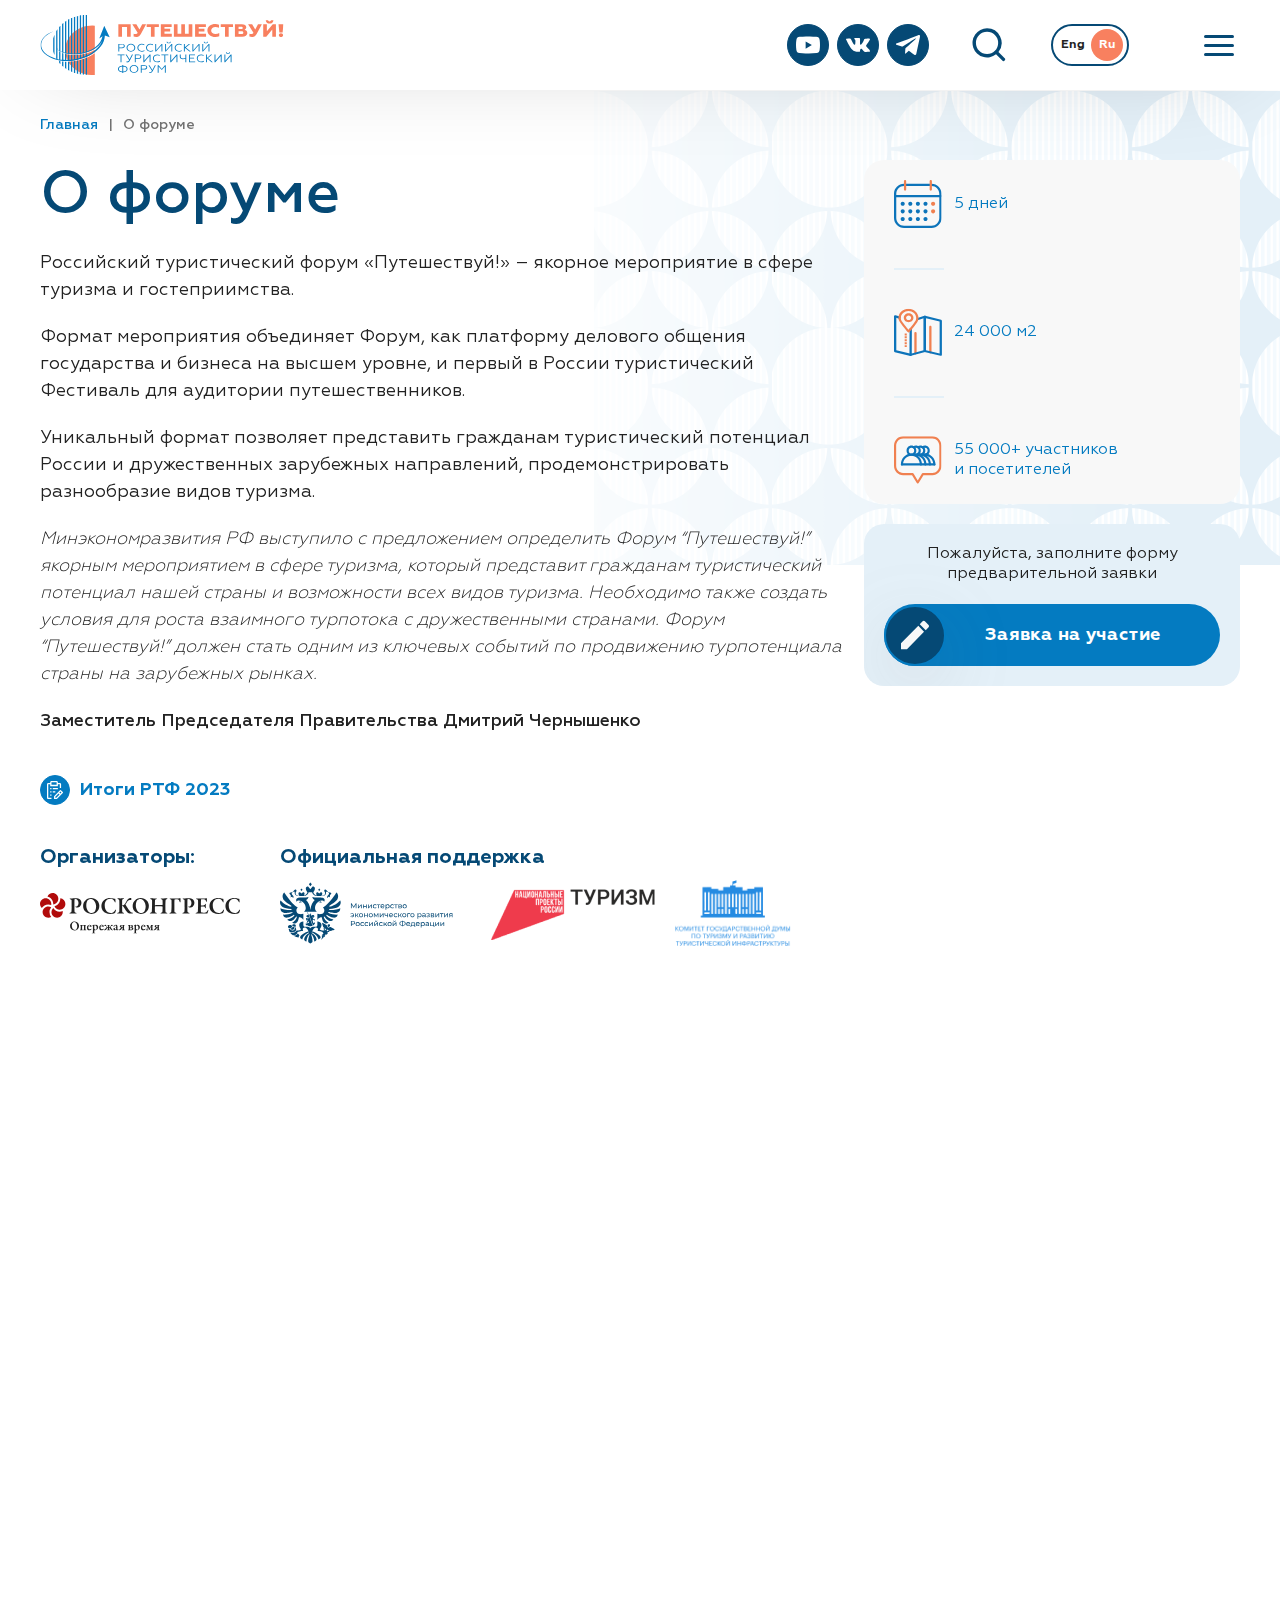
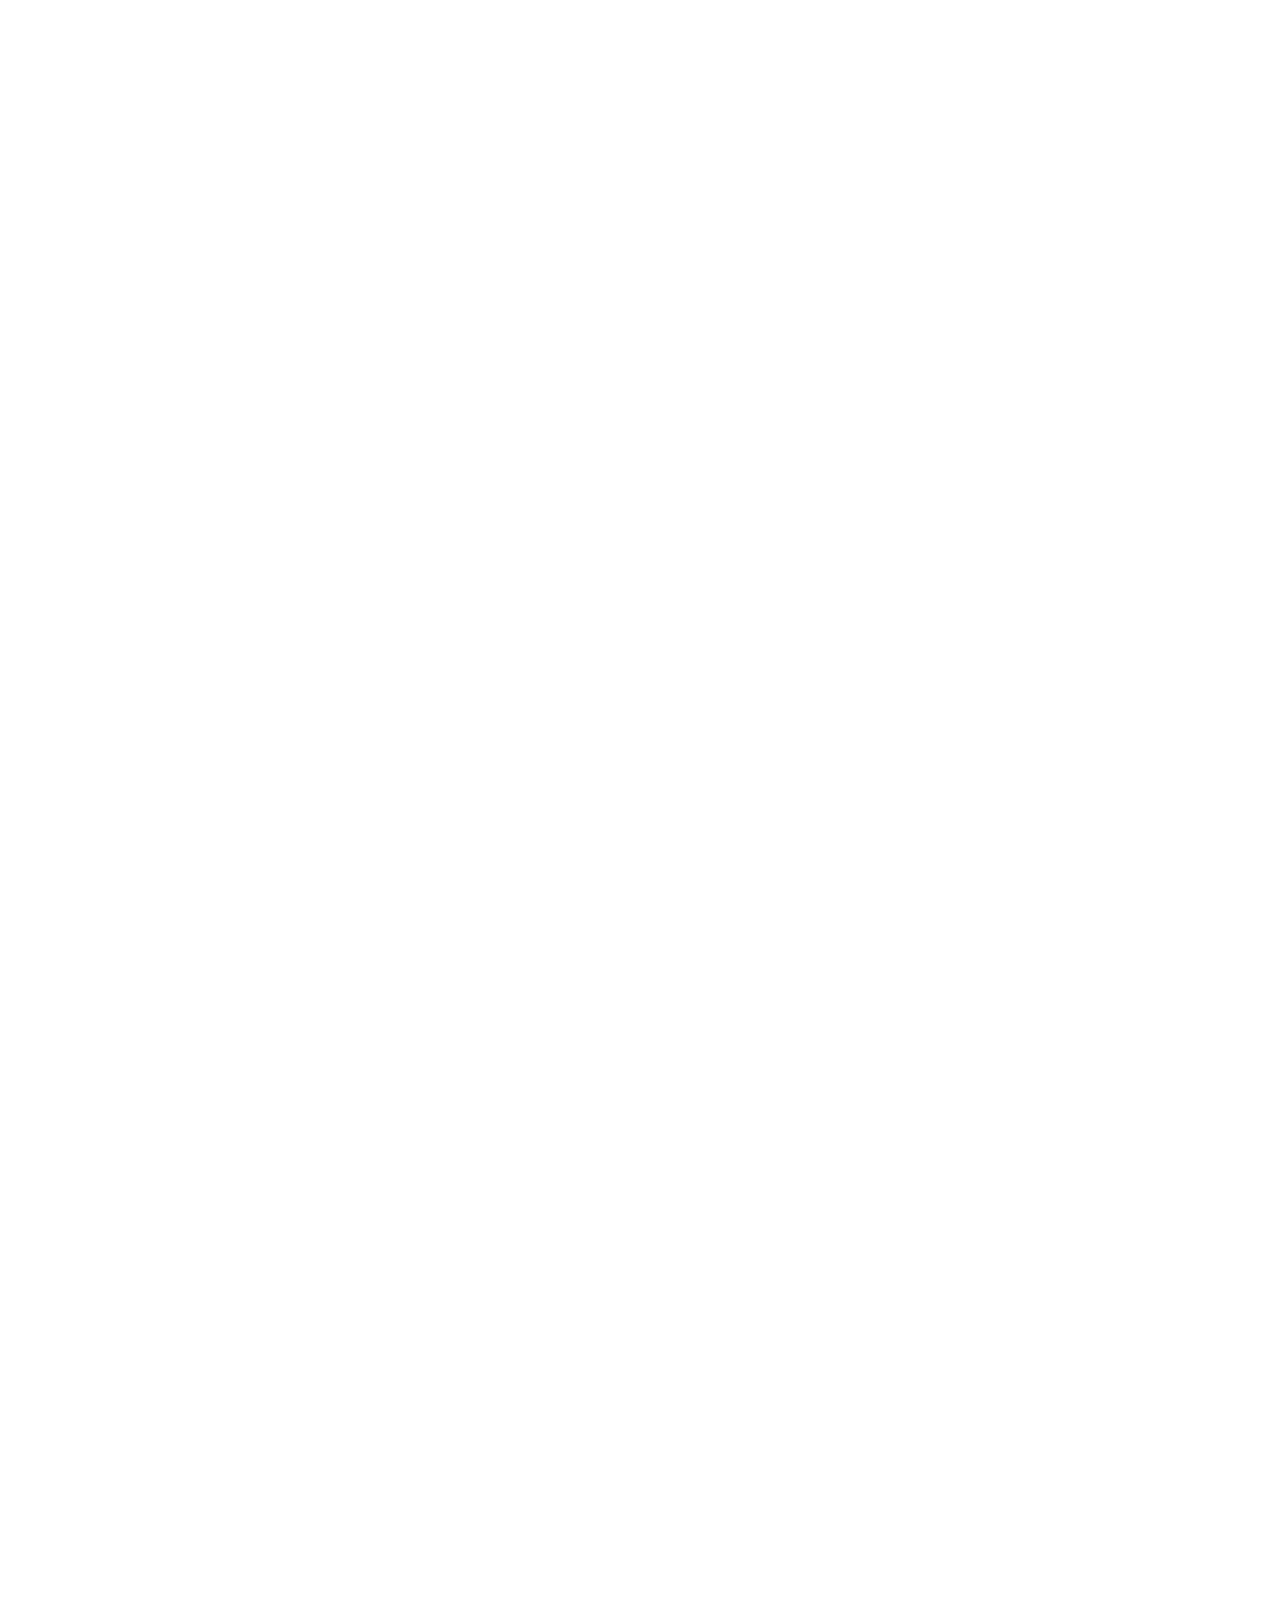
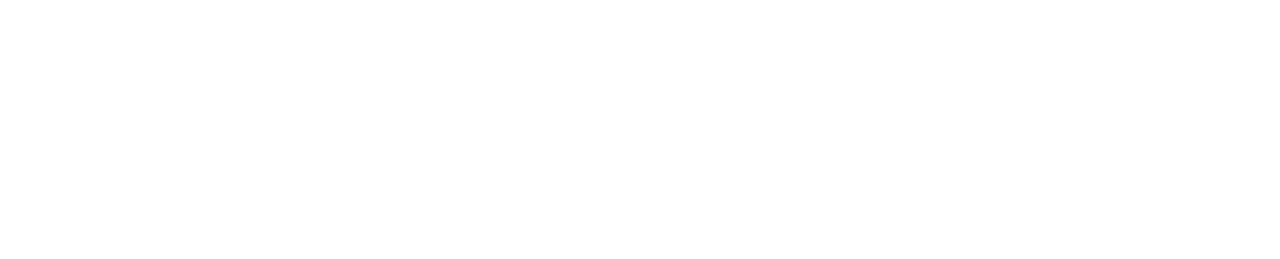
==== commit 544bbbdb: "fix: Improvements main page and add menu" ====
--- a/about.html
+++ b/about.html
@@ -410,7 +410,149 @@
 	<!-- end of wrapper -->
 	<!-- menu -->
 	<div class="menu" id="menu">
-		<div class="menu__wrap"></div>
+		<div class="menu__wrap">
+			<div class="container">
+				<div class="menu__wrap-inner">
+					<div class="menu__wrapper">
+						<div class="menu__block">
+							<h3 class="menu__heading">/Медиа</h3>
+							<ul class="menu__list">
+								<li class="menu__item">
+									<a href="#" class="menu__link">Политика упоминаний</a>
+								</li>
+								<li class="menu__item">
+									<a href="#" class="menu__link">Аккредитация СМИ</a>
+								</li>
+								<li class="menu__item">
+									<a href="#" class="menu__link">Правила аккредитации СМИ</a>
+								</li>
+								<li class="menu__item">
+									<a href="#" class="menu__link">Новости</a>
+								</li>
+								<li class="menu__item">
+									<a href="#" class="menu__link">Дайджесты</a>
+								</li>
+								<li class="menu__item">
+									<a href="#" class="menu__link">Информационные партнеры</a>
+								</li>
+								<li class="menu__item">
+									<a href="#" class="menu__link">Фотобанк</a>
+								</li>
+								<li class="menu__item">
+									<a href="#" class="menu__link">СМИ о нас</a>
+								</li>
+							</ul>
+						</div>
+						<div class="menu__block">
+							<h3 class="menu__heading">/Куда поехать</h3>
+							<h3 class="menu__heading">/Посетить</h3>
+							<ul class="menu__list">
+								<li class="menu__item">
+									<a href="#" class="menu__link">Посетить мероприятие</a>
+								</li>
+								<li class="menu__item">
+									<a href="#" class="menu__link">Заявка на посещение</a>
+								</li>
+								<li class="menu__item">
+									<a href="#" class="menu__link">Презентация Путешествуй! 2023</a>
+								</li>
+								<li class="menu__item">
+									<a href="#" class="menu__link">Отели-партнеры</a>
+								</li>
+							</ul>
+						</div>
+						<div class="menu__block">
+							<h3 class="menu__heading">/Учавствовать</h3>
+							<ul class="menu__list">
+								<li class="menu__item">
+									<a href="#" class="menu__link">Заявка на участие</a>
+								</li>
+								<li class="menu__item">
+									<a href="#" class="menu__link">Презентация Путешествуй! 2024</a>
+								</li>
+								<li class="menu__item">
+									<a href="#" class="menu__link">Руководство экспонента</a>
+								</li>
+								<li class="menu__item">
+									<a href="#" class="menu__link">Стать партнером</a>
+								</li>
+								<li class="menu__item">
+									<a href="#" class="menu__link">Отели-партнеры</a>
+								</li>
+							</ul>
+						</div>
+						<div class="menu__block">
+							<h3 class="menu__heading">/Программа</h3>
+							<ul class="menu__list">
+								<li class="menu__item">
+									<a href="#" class="menu__link">Архитектура деловой программы 2024</a>
+								</li>
+								<li class="menu__item">
+									<a href="#" class="menu__link">Деловая программа 2024</a>
+								</li>
+								<li class="menu__item">
+									<a href="#" class="menu__link">Фестивальная программа 2024</a>
+								</li>
+								<li class="menu__item">
+									<a href="#" class="menu__link">Заявка на участие в качестве спикера</a>
+								</li>
+							</ul>
+						</div>
+						<div class="menu__block">
+							<h3 class="menu__heading">/О форуме</h3>
+							<ul class="menu__list">
+								<li class="menu__item">
+									<a href="#" class="menu__link">О форуме</a>
+								</li>
+								<li class="menu__item">
+									<a href="#" class="menu__link">Площадка Форума</a>
+								</li>
+								<li class="menu__item">
+									<a href="#" class="menu__link">Каталог участников</a>
+								</li>
+								<li class="menu__item">
+									<a href="#" class="menu__link">Организатор</a>
+								</li>
+								<li class="menu__item">
+									<a href="#" class="menu__link">Презентация Форума 2024</a>
+								</li>
+								<li class="menu__item">
+									<a href="#" class="menu__link">Партнеры 2024</a>
+								</li>
+								<li class="menu__item">
+									<a href="#" class="menu__link">Контакты</a>
+								</li>
+							</ul>
+						</div>
+						<div class="menu__block">
+							<h3 class="menu__heading">12-16 июня 2024 <br>г. Москва, ВДНХ,55 павильон</h3>
+							<ul class="menu__list">
+								<li class="menu__item">
+									<a href="tel:+74997603815" class="menu__link menu__link--bold">+7 (499) 760-38-15</a>
+								</li>
+								<li class="menu__item">
+									<a href="mailto:info@rustravelforum.com" class="menu__link">info@rustravelforum.com</a>
+								</li>
+							</ul>
+						</div>
+					</div>
+					<div class="menu__partners">
+						<picture class="menu__partner">
+							<img src="img/sub-partners-01.png" alt="Image">
+						</picture>
+						<picture class="menu__partner">
+							<img src="img/sub-partners-02.png" alt="Image">
+						</picture>
+						<picture class="menu__partner">
+							<img src="img/sub-partners-03.png" alt="Image">
+						</picture>
+						<picture class="menu__partner">
+							<img src="img/sub-partners-04.png" alt="Image">
+						</picture>
+					</div>
+				</div>
+			</div>
+		</div>
 	</div>
 	<!-- end of menu -->
 	<!-- scripts -->
--- a/css/app.min.css
+++ b/css/app.min.css
@@ -1 +1 @@
-body{position:relative;overflow-x:hidden;font-family:"Geometria",sans-serif;font-size:16px;line-height:1.25;color:#222}ul,ol,li{display:block;padding:0;margin:0;list-style:none}h1,h2,h3,h4,h5,h6{margin:0;font-weight:normal;line-height:1.25}p{margin:0}a{display:inline-block;color:#222;text-decoration:none;-webkit-transition:all .25s ease-in-out;transition:all .25s ease-in-out}a:hover{text-decoration:none;color:#222}a:active{color:#222}input[type=number]{-moz-appearance:textfield}input[type=number]::-webkit-outer-spin-button,input[type=number]::-webkit-inner-spin-button{display:none;-webkit-appearance:none;appearance:none;margin:0}picture{display:block}img{max-width:100%}svg{-webkit-transition:all .25s ease-in-out;transition:all .25s ease-in-out}.container{margin:0 auto;padding:0 40px;max-width:1644px;width:100%}@media screen and (max-width: 767px){.container{padding:0 10px}}.btn{display:block;padding:9px 30px;width:-webkit-fit-content;width:-moz-fit-content;width:fit-content;font-size:18px;font-weight:500;line-height:1.3333333333;text-align:center;color:#fff;background:#047bc1;border:1px solid #047bc1;border-radius:46px;-webkit-transition:all .25s ease-in-out;transition:all .25s ease-in-out}.btn:focus{outline:none}.btn:hover{color:#fff}.btn--coral{background:#f8805f;border-color:#f8805f}@media screen and (hover: hover){.btn:hover{color:#fff;background:#054975;border-color:#054975}.btn--coral:hover{background:#222;border-color:#222}}.input-field--coral .input-field__label{color:#f8805f}.input-field__label{display:block;margin:0 0 10px 0;width:-webkit-fit-content;width:-moz-fit-content;width:fit-content;font-size:18px;font-weight:normal;line-height:1.3333333333;color:#047bc1}.input-field__inner{position:relative;z-index:1}.input-field__textarea,.input-field__input{-webkit-appearance:none;-moz-appearance:none;appearance:none;display:block;padding:9px 20px;width:100%;font-size:18px;font-weight:normal;line-height:1.3333333333;color:#222;background:#fff;border:1px solid #e4f0f8;border-radius:10px;-webkit-transition:all .25s ease-in-out;transition:all .25s ease-in-out}.input-field__textarea::-webkit-input-placeholder, .input-field__input::-webkit-input-placeholder{opacity:1;color:#737373}.input-field__textarea::-moz-placeholder, .input-field__input::-moz-placeholder{opacity:1;color:#737373}.input-field__textarea:-ms-input-placeholder, .input-field__input:-ms-input-placeholder{opacity:1;color:#737373}.input-field__textarea::-ms-input-placeholder, .input-field__input::-ms-input-placeholder{opacity:1;color:#737373}.input-field__textarea::placeholder,.input-field__input::placeholder{opacity:1;color:#737373}.input-field__textarea:focus,.input-field__input:focus{outline:none;border-color:#047bc1}@media screen and (max-width: 767px){.input-field__textarea,.input-field__input{font-size:16px;line-height:1.5}}.input-field__textarea{resize:none;overflow:hidden;min-height:90px}.input-field-captcha__wrapper{display:-webkit-box;display:-ms-flexbox;display:flex;-webkit-box-align:center;-ms-flex-align:center;align-items:center;width:100%}@media screen and (max-width: 767px){.input-field-captcha__wrapper{-webkit-box-orient:vertical;-webkit-box-direction:normal;-ms-flex-direction:column;flex-direction:column}}.input-field-captcha__img{display:block;overflow:hidden;max-width:180px;min-width:180px;height:40px}.input-field-captcha__img>*{display:block;width:100%;height:100%;-o-object-fit:cover;object-fit:cover}@media screen and (max-width: 767px){.input-field-captcha__img{margin:0 auto}}@media screen and (min-width: 768px){.input-field-captcha__img+.input-field-captcha__input,.input-field-captcha__input+.input-field-captcha__img{margin-left:10px}}@media screen and (max-width: 767px){.input-field-captcha__img+.input-field-captcha__input,.input-field-captcha__input+.input-field-captcha__img{margin-top:10px}}.input-field-captcha__input{-webkit-appearance:none;-moz-appearance:none;appearance:none;-webkit-box-flex:1;-ms-flex:1 1 auto;flex:1 1 auto;display:block;padding:9px 20px;width:100%;font-size:18px;font-weight:normal;line-height:1.3333333333;color:#222;background:#fff;border:1px solid #e4f0f8;border-radius:10px;-webkit-transition:all .25s ease-in-out;transition:all .25s ease-in-out}.input-field-captcha__input::-webkit-input-placeholder{opacity:1;color:#737373}.input-field-captcha__input::-moz-placeholder{opacity:1;color:#737373}.input-field-captcha__input:-ms-input-placeholder{opacity:1;color:#737373}.input-field-captcha__input::-ms-input-placeholder{opacity:1;color:#737373}.input-field-captcha__input::placeholder{opacity:1;color:#737373}.input-field-captcha__input:focus{outline:none;border-color:#047bc1}@media screen and (max-width: 767px){.input-field-captcha__input{font-size:16px;line-height:1.5}}.square-checkbox{display:-webkit-box;display:-ms-flexbox;display:flex;-webkit-box-align:center;-ms-flex-align:center;align-items:center;overflow:hidden;cursor:pointer}.square-checkbox__input{display:none}.square-checkbox__input:checked~.square-checkbox__group .square-checkbox__icon{background:#047bc1;border-color:#047bc1}.square-checkbox__input:checked~.square-checkbox__group .square-checkbox__icon::before{opacity:1}.square-checkbox__input[disabled]~.square-checkbox__group{opacity:.4;pointer-events:none}.square-checkbox__group{display:-webkit-box;display:-ms-flexbox;display:flex;-webkit-box-align:center;-ms-flex-align:center;align-items:center;margin:0;cursor:pointer}.square-checkbox__icon{position:relative;display:block;overflow:hidden;margin-right:10px;min-width:20px;width:20px;height:20px;background:#fff;border:1px solid #737373;border-radius:5px;-webkit-transition:all .25s ease-in-out;transition:all .25s ease-in-out}.square-checkbox__icon::before{content:"";position:absolute;top:50%;left:50%;z-index:1;-webkit-transform:translate(-50%, -50%);-ms-transform:translate(-50%, -50%);transform:translate(-50%, -50%);display:block;min-width:11px;width:11px;height:11px;opacity:0;background-image:url(../img/sprite.svg#icon-checkbox-mark-white);background-repeat:no-repeat;background-size:contain;background-position:center center;-webkit-transition:all .25s ease-in-out;transition:all .25s ease-in-out}.square-checkbox__title{display:block;margin:auto 0;font-size:18px;font-weight:normal;line-height:1.3333333333;text-align:left;-webkit-transition:all .25s ease-in-out;transition:all .25s ease-in-out}.select-box{position:relative}.select-box.is--active .select-box__placeholder>svg{-webkit-transform:rotate(180deg);-ms-transform:rotate(180deg);transform:rotate(180deg)}.select-box.is--active .select-box__dropdown{visibility:visible;opacity:1;-webkit-transform:scale(1) translateY(0);-ms-transform:scale(1) translateY(0);transform:scale(1) translateY(0);pointer-events:all}.select-box__inner{display:-webkit-box;display:-ms-flexbox;display:flex;-webkit-box-align:center;-ms-flex-align:center;align-items:center;padding:16px 0;max-width:100%}.select-box__label{display:block;width:-webkit-fit-content;width:-moz-fit-content;width:fit-content;font-size:16px;font-weight:500;color:#737373}.select-box__label+.select-box__placeholder{margin-left:10px}.select-box__placeholder{display:-webkit-box;display:-ms-flexbox;display:flex;-webkit-box-align:center;-ms-flex-align:center;align-items:center;overflow:hidden;padding:0;width:-webkit-fit-content;width:-moz-fit-content;width:fit-content;font-size:16px;font-weight:500;color:#047bc1;background:rgba(0,0,0,0);border:none;border-radius:0;-webkit-transition:all .25s ease-in-out;transition:all .25s ease-in-out}.select-box__placeholder>svg{min-width:12px;width:12px;height:12px;color:#047bc1}.select-box__placeholder>*+*{margin-left:10px}.select-box__placeholder:focus{outline:none}.select-box__dropdown{position:absolute;top:calc(100% - 6px);left:0;z-index:100;-webkit-transform:scale(0.99) translateY(-0.7em);-ms-transform:scale(0.99) translateY(-0.7em);transform:scale(0.99) translateY(-0.7em);display:block;overflow:hidden;visibility:hidden;opacity:0;-webkit-transform-origin:top;-ms-transform-origin:top;transform-origin:top;width:100%;background:#f8f8f8;border-radius:10px;-webkit-transition-timing-function:cubic-bezier(0.16, 1, 0.3, 1);transition-timing-function:cubic-bezier(0.16, 1, 0.3, 1);-webkit-transition-duration:500ms;transition-duration:500ms;-webkit-transition-property:opacity,-webkit-transform;transition-property:opacity,-webkit-transform;transition-property:opacity,transform;transition-property:opacity,transform,-webkit-transform;pointer-events:none;will-change:opacity,transform}.select-box__item.is--active .select-box__link{background:#e4f0f8}.select-box__link{display:block;padding:6px;width:100%;font-size:14px;font-weight:500;color:#047bc1}.select-box__link:hover{color:#047bc1}.select-box__link:active{background:#e4f0f8}@media screen and (hover: hover){.select-box__link:hover{background:#e4f0f8}}.c-socnav--bg .c-socnav__link{background:#054975}@media screen and (hover: hover){.c-socnav--bg .c-socnav__link:hover{background:#f8805f}.c-socnav--bg .c-socnav__link:hover>svg{color:#fff}}.c-socnav--bg .c-socnav__icon{color:#fff}.c-socnav__list{display:-webkit-box;display:-ms-flexbox;display:flex;-webkit-box-align:center;-ms-flex-align:center;align-items:center;width:-webkit-fit-content;width:-moz-fit-content;width:fit-content}.c-socnav__item+.c-socnav__item{margin-left:8px}.c-socnav__link{display:-webkit-box;display:-ms-flexbox;display:flex;-webkit-box-align:center;-ms-flex-align:center;align-items:center;-webkit-box-pack:center;-ms-flex-pack:center;justify-content:center;min-width:42px;width:42px;height:42px;border:1px solid #054975;border-radius:50%}@media screen and (hover: hover){.c-socnav__link:hover{border-color:#f8805f}.c-socnav__link:hover>svg{color:#f8805f}}.c-socnav__icon{min-width:24px;width:24px;height:24px;color:#054975}.c-language__list{display:-webkit-box;display:-ms-flexbox;display:flex;-webkit-box-align:center;-ms-flex-align:center;align-items:center;padding:3px 4px;width:-webkit-fit-content;width:-moz-fit-content;width:fit-content;border:2px solid #054975;border-radius:30px}.c-language__item.is--active .c-language__link{color:#fff;background:#f8805f}.c-language__item+.c-language__item{margin-left:2px}.c-language__link{display:-webkit-box;display:-ms-flexbox;display:flex;-webkit-box-align:center;-ms-flex-align:center;align-items:center;-webkit-box-pack:center;-ms-flex-pack:center;justify-content:center;min-width:32px;width:32px;height:32px;font-size:12px;font-weight:bold;text-align:center;color:#222;border-radius:50%}@media screen and (hover: hover){.c-language__link:hover{color:#f8805f}}.c-sections__scroll{overflow-x:auto;overflow-y:hidden;margin:0 -40px -30px;padding:0 40px 30px;max-width:calc(100% + 80px);-webkit-clip-path:inset(0 0 30px 0);clip-path:inset(0 0 30px 0)}@media screen and (max-width: 767px){.c-sections__scroll{display:none}}.c-sections__list{display:-webkit-box;display:-ms-flexbox;display:flex;-webkit-box-align:center;-ms-flex-align:center;align-items:center;-webkit-box-pack:justify;-ms-flex-pack:justify;justify-content:space-between;padding:14px 20px;min-width:-webkit-max-content;min-width:-moz-max-content;min-width:max-content;background:#fff;border:2px solid #e4f0f8;border-radius:319px}@media screen and (max-width: 1023px){.c-sections__list{padding:9px 20px}}.c-sections__item+.c-sections__item{margin-left:40px}.c-sections__link{display:block;width:-webkit-fit-content;width:-moz-fit-content;width:fit-content;font-size:16px;font-weight:500;white-space:nowrap}@media screen and (hover: hover){.c-sections__link:hover{color:#f8805f}}@media screen and (max-width: 1023px){.c-sections__link{font-size:14px;line-height:1.2857142857}}.c-sections__select{width:100%}@media screen and (min-width: 768px){.c-sections__select{display:none}}.c-share__wrapper{display:-webkit-box;display:-ms-flexbox;display:flex;-webkit-box-align:center;-ms-flex-align:center;align-items:center;width:-webkit-fit-content;width:-moz-fit-content;width:fit-content}.c-share__title{display:block;width:-webkit-fit-content;width:-moz-fit-content;width:fit-content;font-size:16px;font-weight:500;color:#737373}.c-share__title+.c-share__list,.c-share__list+.c-share__title{margin-left:10px}.c-share__list{display:-webkit-box;display:-ms-flexbox;display:flex;-webkit-box-align:center;-ms-flex-align:center;align-items:center;-ms-flex-wrap:wrap;flex-wrap:wrap;margin-right:-8px;margin-bottom:-8px;width:-webkit-fit-content;width:-moz-fit-content;width:fit-content}.c-share__item{margin-right:8px;margin-bottom:8px}.c-share__link{display:-webkit-box;display:-ms-flexbox;display:flex;-webkit-box-align:center;-ms-flex-align:center;align-items:center;-webkit-box-pack:center;-ms-flex-pack:center;justify-content:center;padding:0;min-width:42px;width:42px;height:42px;font-size:0;background:#054975;border:none;border-radius:50%;-webkit-transition:all .25s ease-in-out;transition:all .25s ease-in-out}.c-share__link:focus{outline:none}@media screen and (hover: hover){.c-share__link:hover{background:#f8805f}}.c-share__icon{min-width:20px;width:20px;height:20px;color:#fff}.breadcrumb{padding:20px 0}@media screen and (max-width: 767px){.breadcrumb{padding:10px 0}}.breadcrumb__list{display:-webkit-box;display:-ms-flexbox;display:flex;-webkit-box-align:start;-ms-flex-align:start;align-items:flex-start;-ms-flex-wrap:wrap;flex-wrap:wrap}.breadcrumb__item{display:-webkit-box;display:-ms-flexbox;display:flex;-webkit-box-align:center;-ms-flex-align:center;align-items:center;width:-webkit-fit-content;width:-moz-fit-content;width:fit-content}.breadcrumb__item:not(:last-child)::after{content:"|";display:block;margin:0 10px;width:-webkit-fit-content;width:-moz-fit-content;width:fit-content;font-size:14px;font-weight:500;color:#737373}.breadcrumb__item:last-child .breadcrumb__link{color:#737373;pointer-events:none}.breadcrumb__link{display:block;padding:4px 0;width:-webkit-fit-content;width:-moz-fit-content;width:fit-content;font-size:14px;font-weight:500;line-height:1.5;color:#047bc1}.breadcrumb__link:hover{color:#047bc1}@media screen and (hover: hover){.breadcrumb__link:hover{color:#054975}}.tabs__list{display:-webkit-box;display:-ms-flexbox;display:flex;-webkit-box-align:center;-ms-flex-align:center;align-items:center;overflow-x:auto;overflow-y:hidden;margin:0 -40px -30px;padding:0 40px 30px;max-width:calc(100% + 80px);-webkit-clip-path:inset(0 0 30px 0);clip-path:inset(0 0 30px 0)}@media screen and (max-width: 767px){.tabs__list{margin:0 -10px -30px;padding:0 10px 30px;max-width:calc(100% + 20px)}}.tabs__item{display:-webkit-box;display:-ms-flexbox;display:flex;-webkit-box-align:center;-ms-flex-align:center;align-items:center}.tabs__item.is--active .tabs__tab{font-weight:bold;color:#054975}.tabs__item+.tabs__item::before{content:"";display:block;margin:0 20px;min-width:50px;width:50px;height:2px;background:#e4f0f8}@media screen and (max-width: 767px){.tabs__item+.tabs__item::before{margin:0 10px;min-width:40px;width:40px}}.tabs__tab{display:block;padding:16px 0;width:-webkit-fit-content;width:-moz-fit-content;width:fit-content;font-size:16px;font-weight:500;white-space:nowrap;color:#222;background:rgba(0,0,0,0);border:none;border-radius:0;-webkit-transition:all .25s ease-in-out;transition:all .25s ease-in-out}.tabs__tab:focus{outline:none}@media screen and (hover: hover){.tabs__tab:hover{color:#054975}}@media screen and (max-width: 767px){.tabs__tab{font-size:14px}}.tabs__wrapper{display:none;margin-top:20px}.tabs__wrapper.is--active{display:block}@media screen and (max-width: 767px){.tabs__wrapper{margin-top:10px}}.pagination__list{display:-webkit-box;display:-ms-flexbox;display:flex;-webkit-box-align:center;-ms-flex-align:center;align-items:center;width:-webkit-fit-content;width:-moz-fit-content;width:fit-content}.pagination__item.is--active .pagination__btn{color:#fff;background:#f8805f}@media screen and (max-width: 767px){.pagination__item.is--mobile-hidden{display:none}}.pagination__item+.pagination__item{margin-left:10px}.pagination__btn{display:-webkit-box;display:-ms-flexbox;display:flex;-webkit-box-align:center;-ms-flex-align:center;align-items:center;-webkit-box-pack:center;-ms-flex-pack:center;justify-content:center;padding:0;min-width:35px;width:35px;height:35px;font-size:16px;font-weight:normal;line-height:1;color:#222;background:#f8f8f8;border:none;border-radius:6px;-webkit-transition:all .25s ease-in-out;transition:all .25s ease-in-out}.pagination__btn:focus{outline:none}@media screen and (hover: hover){.pagination__btn:hover{color:#fff;background:#f8805f}}.header{position:relative;z-index:900}.header::before{content:"";position:absolute;top:0;left:50%;z-index:-1;-webkit-transform:translate(-50%, 0);-ms-transform:translate(-50%, 0);transform:translate(-50%, 0);display:block;width:100%;height:100%;background:#fff}.header::after{content:"";position:absolute;top:0;left:50%;z-index:-2;-webkit-transform:translate(-50%, 0);-ms-transform:translate(-50%, 0);transform:translate(-50%, 0);display:block;max-width:100%;width:1194px;height:100%;border-bottom:1px solid #222;-webkit-box-shadow:0px -40px 100px rgba(0,0,0,.25);box-shadow:0px -40px 100px rgba(0,0,0,.25)}.header--transparent::before,.header--transparent::after{display:none}.header--transparent .header__logotype .default{opacity:0}.header--transparent .header__logotype .white{opacity:1}.header--transparent .nav__link{color:#fff}.header--transparent .nav__link:hover{color:#fff}@media screen and (hover: hover){.header--transparent .nav__link:hover{color:#f8805f}}.header--transparent .c-language__link{color:#fff}.header--transparent .c-language__link:hover{color:#fff}@media screen and (hover: hover){.header--transparent .c-language__link:hover{color:#f8805f}}.header__wrapper{display:-webkit-box;display:-ms-flexbox;display:flex;-webkit-box-align:center;-ms-flex-align:center;align-items:center;-webkit-box-pack:justify;-ms-flex-pack:justify;justify-content:space-between;padding:30px 0}@media screen and (min-width: 768px)and (max-width: 1399px){.header__wrapper{padding:14px 0}}@media screen and (max-width: 767px){.header__wrapper{padding:7px 0}}.header__logotype{position:relative;z-index:1;display:block;margin-right:20px;overflow:hidden;min-width:244px;width:244px;height:62px}.header__logotype img{position:absolute;top:0;left:0;z-index:1;display:block;max-height:100%;width:100%;height:100%;-o-object-fit:contain;object-fit:contain}.header__logotype .white{opacity:0}@media screen and (max-width: 1023px){.header__logotype{min-width:140px;width:140px;height:36px}}.header__nav{margin-right:auto;margin-left:auto}@media screen and (max-width: 1399px){.header__nav{display:none}}.header__socnav{margin-right:auto;margin-left:auto}@media screen and (max-width: 1399px){.header__socnav{margin-right:40px}}@media screen and (max-width: 767px){.header__socnav{display:none}}@media screen and (max-width: 767px){.header__language{display:none}}.header__search-trigger{margin-right:40px;margin-left:auto}@media screen and (min-width: 1400px)and (max-width: 1599px){.header__search-trigger{margin-right:15px}}@media screen and (min-width: 768px)and (max-width: 1399px){.header__search-trigger{margin-left:0}}@media screen and (max-width: 767px){.header__search-trigger{margin-right:0}}.nav__list{display:-webkit-box;display:-ms-flexbox;display:flex;-webkit-box-align:center;-ms-flex-align:center;align-items:center;width:-webkit-fit-content;width:-moz-fit-content;width:fit-content}.nav__item+.nav__item{margin-left:30px}@media screen and (min-width: 1400px)and (max-width: 1599px){.nav__item+.nav__item{margin-left:20px}}.nav__link{display:block;width:-webkit-fit-content;width:-moz-fit-content;width:fit-content;font-size:18px;font-weight:500}@media screen and (hover: hover){.nav__link:hover{color:#f8805f}}.header-search-trigger{display:-webkit-box;display:-ms-flexbox;display:flex;-webkit-box-align:center;-ms-flex-align:center;align-items:center;-webkit-box-pack:center;-ms-flex-pack:center;justify-content:center;padding:0;min-width:42px;width:42px;height:42px;font-size:0;background:rgba(0,0,0,0);border:none;border-radius:0;-webkit-transition:all .25s ease-in-out;transition:all .25s ease-in-out}.header-search-trigger>svg{min-width:42px;width:42px;height:42px;color:#054975}.header-search-trigger:focus{outline:none}@media screen and (hover: hover){.header-search-trigger:hover>svg{color:#f8805f}}@media screen and (max-width: 767px){.header-search-trigger{min-width:30px;width:30px;height:30px}.header-search-trigger>svg{min-width:30px;width:30px;height:30px}}.hamburger{position:relative;z-index:1;display:block;margin:0 auto;padding:0;min-width:42px;width:42px;height:42px;font-size:0;background:rgba(0,0,0,0);border:none;border-radius:0;-webkit-transition:all .25s ease-in-out;transition:all .25s ease-in-out}@media screen and (hover: hover){.hamburger:hover .hamburger__inner{background:#f8805f}}@media screen and (max-width: 1399px){.hamburger{-webkit-box-ordinal-group:2;-ms-flex-order:1;order:1}}@media screen and (min-width: 768px)and (max-width: 1399px){.hamburger{margin:0 0 0 69px}}@media screen and (max-width: 767px){.hamburger{margin:0 0 0 25px}}.hamburger__inner{position:absolute;left:6px;z-index:1;display:block;width:30px;height:3px;background:#054975;border-radius:15px;-webkit-transition:all .25s ease-in-out;transition:all .25s ease-in-out}.hamburger__inner:first-child{top:10.5px}.hamburger__inner:nth-child(2){top:19.5px}.hamburger__inner:last-child{top:28.5px}.footer{position:relative;z-index:1;overflow:hidden;margin-top:100px;padding:30px 0;background:#f8f8f8}.footer::before{content:"";position:absolute;top:-1px;right:0;z-index:-2;display:block;width:1111px;height:331px;opacity:.1;background-image:url(../img/bg-decor.svg);background-repeat:no-repeat;background-size:contain;background-position:center center}.footer::after{content:"";position:absolute;top:-1px;right:1111px;z-index:-1;-webkit-transform:translate(100%, 0);-ms-transform:translate(100%, 0);transform:translate(100%, 0);display:block;width:570px;height:331px;background:-webkit-gradient(linear, left top, right top, from(#F8F8F8), to(rgba(248, 248, 248, 0)));background:linear-gradient(90deg, #F8F8F8 0%, rgba(248, 248, 248, 0) 100%)}@media screen and (max-width: 1199px){.footer::before{top:0;right:auto;left:-155px;width:1299px;height:387px}.footer::after{top:0;right:auto;left:0;-webkit-transform:none;-ms-transform:none;transform:none;width:73%;height:100%}}@media screen and (max-width: 1023px){.footer{margin-top:40px;padding:28px 0}}.footer__top{text-align:center}.footer__logotype{display:block;margin:0 auto;overflow:hidden;min-width:225px;width:225px;height:56px}.footer__logotype img{display:block;width:100%;height:100%;-o-object-fit:contain;object-fit:contain}@media screen and (max-width: 767px){.footer__logotype{min-width:180px;width:180px;height:44px}}.footer__logotype+.footer__contacts,.footer__contacts+.footer__logotype{margin-top:20px}.footer__contact{display:block;margin:0 auto;width:-webkit-fit-content;width:-moz-fit-content;width:fit-content;font-size:18px;font-weight:normal;line-height:1.5555555556;color:#054975}.footer__contact--medium{font-weight:500}.footer__contact:hover{color:#054975}@media screen and (hover: hover){.footer__contact:hover{color:#047bc1}}@media screen and (max-width: 767px){.footer__contact{font-size:16px}}.footer__contact+.footer__contact{margin-top:10px}.footer__bottom{position:relative;z-index:1;display:-webkit-box;display:-ms-flexbox;display:flex;-webkit-box-align:center;-ms-flex-align:center;align-items:center;-webkit-box-pack:justify;-ms-flex-pack:justify;justify-content:space-between;margin-top:20px;padding-top:20px;border-top:1px solid #e4f0f8}@media screen and (min-width: 1200px){.footer__bottom{min-height:62px}}@media screen and (max-width: 1199px){.footer__bottom{-ms-flex-wrap:wrap;flex-wrap:wrap}}.footer__list{display:-webkit-box;display:-ms-flexbox;display:flex;-webkit-box-align:center;-ms-flex-align:center;align-items:center;width:-webkit-fit-content;width:-moz-fit-content;width:fit-content}@media screen and (min-width: 1200px){.footer__list{max-width:40%}}@media screen and (min-width: 1024px)and (max-width: 1199px){.footer__list{width:calc(50% - 5px)}}@media screen and (max-width: 1023px){.footer__list{-webkit-box-pack:center;-ms-flex-pack:center;justify-content:center;width:100%}}@media screen and (max-width: 767px){.footer__list{-webkit-box-orient:vertical;-webkit-box-direction:normal;-ms-flex-direction:column;flex-direction:column}}.footer__list-item+.footer__list-item{margin-left:18px}@media screen and (max-width: 767px){.footer__list-item+.footer__list-item{margin:6px auto 0}}.footer__link{display:block;width:-webkit-fit-content;width:-moz-fit-content;width:fit-content;font-size:12px;font-weight:normal;color:#737373}.footer__link:hover{color:#737373}@media screen and (hover: hover){.footer__link:hover{color:#222}}@media screen and (max-width: 767px){.footer__link{margin:0 auto;text-align:center}}@media screen and (min-width: 1200px){.footer__socnav{position:absolute;left:50%;-webkit-transform:translate(-50%, 0);-ms-transform:translate(-50%, 0);transform:translate(-50%, 0)}}@media screen and (max-width: 1199px){.footer__socnav{-webkit-box-ordinal-group:0;-ms-flex-order:-1;order:-1;width:100%}.footer__socnav .c-socnav__list{margin:0 auto}}@media screen and (min-width: 767px)and (max-width: 1199px){.footer__socnav{margin-bottom:10px}}@media screen and (max-width: 767px){.footer__socnav{margin-bottom:8px}}.footer__copyright{display:block;width:-webkit-fit-content;width:-moz-fit-content;width:fit-content;font-size:12px;font-weight:normal;letter-spacing:-0.02em;text-align:right;color:#737373}@media screen and (min-width: 1200px){.footer__copyright{max-width:40%}}@media screen and (min-width: 1024px)and (max-width: 1199px){.footer__copyright{margin-left:10px;width:calc(50% - 5px)}}@media screen and (max-width: 1023px){.footer__copyright{width:100%;text-align:center}}@media screen and (min-width: 768px)and (max-width: 1023px){.footer__copyright{margin-top:10px}}@media screen and (max-width: 767px){.footer__copyright{margin-top:6px}}.menu{position:fixed;top:0;right:0;left:0;z-index:850;overflow-x:hidden;overflow-y:auto;display:none;width:100%;height:100dvh;background:#047bc1;-webkit-transition:all .25s ease-in-out;transition:all .25s ease-in-out}.scroll-disabled{overflow:hidden}.wrapper{display:-webkit-box;display:-ms-flexbox;display:flex;-webkit-box-orient:vertical;-webkit-box-direction:normal;-ms-flex-direction:column;flex-direction:column;min-height:100vh}.wrapper__content{-webkit-box-flex:1;-ms-flex:1 1 100%;flex:1 1 100%}.section-indent{margin-top:50px;padding-top:50px}@media screen and (max-width: 1023px){.section-indent{margin-top:20px;padding-top:20px}}.section-indent-lg{margin-top:100px;padding-top:100px}@media screen and (max-width: 1023px){.section-indent-lg{margin-top:40px;padding-top:40px}}.section-heading{display:-webkit-box;display:-ms-flexbox;display:flex;-webkit-box-align:start;-ms-flex-align:start;align-items:flex-start;-webkit-box-pack:justify;-ms-flex-pack:justify;justify-content:space-between;margin-bottom:40px}@media screen and (min-width: 1024px){.section-heading--end{-webkit-box-align:end;-ms-flex-align:end;align-items:flex-end}}@media screen and (max-width: 1023px){.section-heading{margin-bottom:20px}}@media screen and (max-width: 767px){.section-heading{-webkit-box-orient:vertical;-webkit-box-direction:normal;-ms-flex-direction:column;flex-direction:column}}.section-heading__subtitle{display:block;width:-webkit-fit-content;width:-moz-fit-content;width:fit-content;font-size:20px;font-weight:500;color:#047bc1}@media screen and (max-width: 767px){.section-heading__subtitle{font-size:16px;line-height:1.8125}}.section-heading__subtitle+.section-heading__title,.section-heading__title+.section-heading__subtitle{margin-top:10px}.section-heading__title{display:block;width:-webkit-fit-content;width:-moz-fit-content;width:fit-content;font-size:60px;font-weight:500;color:#054975}@media screen and (min-width: 768px)and (max-width: 1023px){.section-heading__title{font-size:40px}}@media screen and (max-width: 767px){.section-heading__title{font-size:30px;line-height:1.3333333333}}.section-heading__link{display:-webkit-box;display:-ms-flexbox;display:flex;-webkit-box-align:center;-ms-flex-align:center;align-items:center;-webkit-box-pack:center;-ms-flex-pack:center;justify-content:center;padding:12px 20px;width:-webkit-fit-content;width:-moz-fit-content;width:fit-content;font-size:16px;font-weight:bold;color:#f8805f}.section-heading__link>svg{min-width:12px;width:12px;height:12px;color:#f8805f}.section-heading__link>*+*{margin-left:20px}.section-heading__link:hover{color:#f8805f}@media screen and (hover: hover){.section-heading__link:hover{color:#054975}.section-heading__link:hover>svg{color:#054975}}@media screen and (max-width: 767px){.section-heading__link{display:none}}.section-heading__controls{display:-webkit-box;display:-ms-flexbox;display:flex;-webkit-box-align:center;-ms-flex-align:center;align-items:center;width:-webkit-fit-content;width:-moz-fit-content;width:fit-content}@media screen and (max-width: 767px){.section-heading__controls{display:none}}.section-heading__controls .swiper-button-prev,.section-heading__controls .swiper-button-next{position:static;-webkit-transform:none;-ms-transform:none;transform:none;display:-webkit-box;display:-ms-flexbox;display:flex;-webkit-box-align:center;-ms-flex-align:center;align-items:center;-webkit-box-pack:center;-ms-flex-pack:center;justify-content:center;margin:0;padding:0;min-width:62px;width:62px;height:62px;font-size:0;background:#fff;border:none;border-radius:50%;-webkit-box-shadow:0px 20px 35px rgba(115,115,115,.15);box-shadow:0px 20px 35px rgba(115,115,115,.15);-webkit-transition:all .25s ease-in-out;transition:all .25s ease-in-out}.section-heading__controls .swiper-button-prev::after,.section-heading__controls .swiper-button-next::after{display:none}.section-heading__controls .swiper-button-prev:focus,.section-heading__controls .swiper-button-next:focus{outline:none}@media screen and (hover: hover){.section-heading__controls .swiper-button-prev:hover,.section-heading__controls .swiper-button-next:hover{background:#737373}.section-heading__controls .swiper-button-prev:hover>svg,.section-heading__controls .swiper-button-next:hover>svg{color:#fff}}.section-heading__controls .swiper-button-next{margin-left:20px}.section-heading__controls .swiper-button-icon{min-width:27px;width:27px;height:27px;color:#222}.section-top{margin-bottom:20px}.section-top--indent-lg{margin-bottom:40px}@media screen and (max-width: 1023px){.section-top--indent-lg{margin-bottom:20px}}.section-top__inner{display:-webkit-box;display:-ms-flexbox;display:flex;-webkit-box-align:center;-ms-flex-align:center;align-items:center;-webkit-box-pack:justify;-ms-flex-pack:justify;justify-content:space-between}@media screen and (max-width: 767px){.section-top__inner{-webkit-box-orient:vertical;-webkit-box-direction:normal;-ms-flex-direction:column;flex-direction:column;-webkit-box-align:start;-ms-flex-align:start;align-items:flex-start}}.section-top__title{display:block;width:-webkit-fit-content;width:-moz-fit-content;width:fit-content;font-size:60px;font-weight:500;color:#054975}@media screen and (min-width: 768px)and (max-width: 1023px){.section-top__title{font-size:40px}}@media screen and (max-width: 767px){.section-top__title{font-size:30px}}.section-top__title+.section-top__link{margin-top:0;margin-left:20px}@media screen and (max-width: 767px){.section-top__title+.section-top__link{margin-top:12.5px;margin-left:0}}.section-top__link{display:-webkit-box;display:-ms-flexbox;display:flex;-webkit-box-align:center;-ms-flex-align:center;align-items:center;-webkit-box-pack:center;-ms-flex-pack:center;justify-content:center;margin-top:10px;width:-webkit-fit-content;width:-moz-fit-content;width:fit-content;font-size:18px;font-weight:bold;color:#047bc1}.section-top__link>svg{min-width:30px;width:30px;height:30px;color:#047bc1}.section-top__link>*+*{margin-left:10px}.section-top__link:hover{color:#047bc1}@media screen and (max-width: 767px){.section-top__link{margin-top:12.5px}}.section-top__description{display:block;margin-top:10px;max-width:904px;width:-webkit-fit-content;width:-moz-fit-content;width:fit-content;font-size:18px;font-weight:normal;line-height:1.3333333333}@media screen and (min-width: 768px)and (max-width: 1023px){.section-top__description{font-size:14px;line-height:1.25}}@media screen and (max-width: 767px){.section-top__description{margin-top:20px;font-size:12px;line-height:1.25}}.section-bg{position:relative}.section-bg::before{content:"";position:absolute;top:0;right:0;z-index:-1;display:block;width:686px;height:474px;background-image:url(../img/section-top-bg.png);background-repeat:no-repeat;background-size:contain;background-position:center center}@media screen and (min-width: 768px)and (max-width: 1023px){.section-bg::before{top:-70px;width:474px;height:330px}}@media screen and (max-width: 767px){.section-bg::before{width:202px;height:139px}}.content{font-size:18px;font-weight:normal;line-height:1.5}@media screen and (min-width: 768px)and (max-width: 1023px){.content{font-size:14px;line-height:1.2857142857}}@media screen and (max-width: 767px){.content{font-size:12px;line-height:1.3333333333}}.content>*{margin-bottom:20px}.content>*:last-child{margin-bottom:0}.content>*>*[class],.content>*>*[class]>*{margin-bottom:0}.content hr{margin:40px 0;opacity:1}.content h1,.content h2,.content h3,.content h4,.content h5,.content h6{font-weight:500;color:#054975}.content h1{font-size:60px;line-height:1.1666666667}@media screen and (min-width: 768px)and (max-width: 1023px){.content h1{font-size:40px;line-height:1}}@media screen and (max-width: 767px){.content h1{font-size:30px;line-height:1}}.content h2{font-size:40px;line-height:1.5}@media screen and (min-width: 768px)and (max-width: 1023px){.content h2{font-size:30px;line-height:1.3333333333}}@media screen and (max-width: 767px){.content h2{font-size:26px;line-height:1.5384615385}}.content h3{font-size:20px;font-weight:bold;line-height:1.2}@media screen and (max-width: 767px){.content h3{font-size:16px;line-height:1.25}}.content h4{font-size:16px;font-weight:bold}.content h5{font-size:16px;font-weight:bold}.content h6{font-size:16px;font-weight:bold}.content b,.content strong{font-weight:500}.content a:not([class]){display:inline;font-weight:500;color:#047bc1}.content a:not([class]):hover{text-decoration:none;color:#047bc1}@media screen and (hover: hover){.content a:not([class]):hover{color:#f8805f}}.content picture{display:block;overflow:hidden;width:100%;border-radius:20px}.content picture img{display:block;width:100%;height:100%;-o-object-fit:cover;object-fit:cover}.content ul:not([class]){display:block}.content ul:not([class]) li{position:relative;z-index:1;margin:0;padding-left:30px;font-size:16px;line-height:1.5}.content ul:not([class]) li::before{content:"";position:absolute;top:2px;left:0;z-index:1;display:inline-block;min-width:20px;width:20px;height:20px;background-image:url(../img/sprite.svg#icon-list-mark);background-repeat:no-repeat;background-size:contain;background-position:center}@media screen and (max-width: 767px){.content ul:not([class]) li{font-size:12px}.content ul:not([class]) li::before{top:-1px}}.content ul:not([class])>li:not([class])+li:not([class]){margin-top:16px}.content ul:not([class]) ol,.content ul:not([class]) ul{margin-top:16px;margin-left:30px}.content ul:not([class]) ul+li,.content ul:not([class]) ol+li{margin-top:16px}.content ol:not([class]){counter-reset:content-ol}.content ol:not([class])>li{position:relative;z-index:1;padding-left:30px;font-size:16px;line-height:1.5}.content ol:not([class])>li::before{counter-increment:content-ol;content:counter(content-ol);position:absolute;top:2px;left:0;z-index:1;display:-webkit-box;display:-ms-flexbox;display:flex;-webkit-box-align:center;-ms-flex-align:center;align-items:center;-webkit-box-pack:center;-ms-flex-pack:center;justify-content:center;min-width:20px;width:20px;height:20px;font-size:12px;font-weight:bold;text-align:center;color:#054975;background:#e4f0f8;border-radius:50%}@media screen and (max-width: 767px){.content ol:not([class])>li{font-size:12px}.content ol:not([class])>li::before{top:-1px}}.content ol:not([class])>li:not([class])+li:not([class]){margin-top:16px}.content ol:not([class]) ol,.content ol:not([class]) ul{margin-top:16px;margin-left:30px}.content ol:not([class]) ul+li,.content ol:not([class]) ol+li{margin-top:16px}.content .light{font-weight:300}.content .grey{color:#737373}@media screen and (min-width: 1200px){.content .float-left{width:640px;height:280px}}@media screen and (min-width: 768px)and (max-width: 1199px){.content .float-left{width:410px;height:180px}}@media screen and (min-width: 768px){.content .float-left{float:left;margin-right:20px;margin-bottom:20px}}.content .subheading{display:block;padding:8px 10px;width:100%;font-size:20px;font-weight:bold;color:#054975;background:#e4f0f8;border-radius:10px}@media screen and (min-width: 1024px){.content .content-link:not(:first-child){margin-top:40px}.content .content-link:not(:last-child){margin-bottom:40px}}.content-link{display:-webkit-box;display:-ms-flexbox;display:flex;-webkit-box-align:center;-ms-flex-align:center;align-items:center;width:-webkit-fit-content;width:-moz-fit-content;width:fit-content;font-size:18px;font-weight:bold;color:#047bc1}.content-link>svg{min-width:30px;width:30px;height:30px;color:#047bc1}.content-link>*+*{margin-left:10px}.content-link:hover{color:#047bc1}@media screen and (hover: hover){.content-link:hover{color:#f8805f}.content-link:hover>svg{color:#f8805f}}@media screen and (max-width: 767px){.content-link{font-size:16px}}.content-block{overflow:hidden;padding:20px;width:100%;border:1px solid #737373;border-radius:20px}.content-block>*{margin-bottom:20px}.content-block>*:last-child{margin-bottom:0}.content-block>*>*[class],.content-block>*>*[class]>*{margin-bottom:0}.accent-block{overflow:hidden;background:#f8f8f8;border-radius:10px}.accent-block .subheading{border-radius:0}.accent-block__inner{padding:20px}.accent-block__inner>*{margin-bottom:20px !important}.accent-block__inner>*:last-child{margin-bottom:0 !important}.accent-block__inner>*>*[class],.accent-block__inner>*>*[class]>*{margin-bottom:0}.content-table-cells{max-width:100%;overflow-x:auto;overflow-y:hidden;border:1px solid #e4f0f8;border-radius:20px}.content-table-cells table{min-width:100%;table-layout:fixed}.content-table-cells thead td{background:#e4f0f8}.content-table-cells tbody td:first-child{background:#e4f0f8}.content-table-cells thead+tbody{border-top:4px solid #f8f8f8}.content-table-cells tr+tr{border-top:4px solid #f8f8f8}.content-table-cells td{padding:20px;min-width:130px;font-size:16px;font-weight:500;line-height:1.5;text-align:center}.content-table-cells td+td{border-left:4px solid #f8f8f8}.content-table{max-width:100%;overflow-x:auto;overflow-y:hidden;border:1px solid #e4f0f8;border-radius:20px}.content-table table{min-width:100%;table-layout:fixed}.content-table thead td{background:#f8f8f8}.content-table tbody tr:nth-child(odd){background:#e4f0f8}.content-table thead+tbody{border-top:4px solid #f8f8f8}.content-table tr+tr{border-top:4px solid #f8f8f8}.content-table td{padding:20px;min-width:180px;font-size:16px;font-weight:500;line-height:1.5;text-align:center}.content-partners{margin-top:40px}@media screen and (max-width: 1023px){.content-partners{margin-top:20px}}.content-partners__wrap{display:-webkit-box;display:-ms-flexbox;display:flex}@media screen and (max-width: 1023px){.content-partners__wrap{-webkit-box-orient:vertical;-webkit-box-direction:normal;-ms-flex-direction:column;flex-direction:column}}@media screen and (max-width: 1023px){.content-partners__inner{width:100%}}.content-partners__inner+.content-partners__inner{margin-left:40px}@media screen and (max-width: 1023px){.content-partners__inner+.content-partners__inner{margin-top:20px;margin-left:0}}.content-partners__title{display:block;margin-bottom:10px;width:-webkit-fit-content;width:-moz-fit-content;width:fit-content;font-size:20px;font-weight:bold;color:#054975}.content-partners__wrapper{display:-webkit-box;display:-ms-flexbox;display:flex}.content-partners__item{display:-webkit-box;display:-ms-flexbox;display:flex;-webkit-box-align:center;-ms-flex-align:center;align-items:center;-webkit-box-pack:center;-ms-flex-pack:center;justify-content:center;width:auto;height:66px}.content-partners__item img{display:block;max-height:66px;width:auto;height:auto;-o-object-fit:contain;object-fit:contain}.content-partners__item+.content-partners__item{margin-left:20px}.content-inner--coral .content h1,.content-inner--coral .content h2,.content-inner--coral .content h3,.content-inner--coral .content h4,.content-inner--coral .content h5,.content-inner--coral .content h6{color:#f8805f}.content-inner--coral .request-participate__btn{background:#f8805f}.content-inner--coral .request-participate__btn>svg{color:#f8805f}@media screen and (hover: hover){.content-inner--coral .request-participate__btn:hover{background:#047bc1}.content-inner--coral .request-participate__btn:hover>svg{color:#047bc1}}.content-inner--coral .c-share__link{background:#f8805f}@media screen and (hover: hover){.content-inner--coral .c-share__link:hover{background:#054975}}.content-inner__wrap{display:-webkit-box;display:-ms-flexbox;display:flex;-webkit-box-pack:justify;-ms-flex-pack:justify;justify-content:space-between}@media screen and (max-width: 1199px){.content-inner__wrap{-webkit-box-orient:vertical;-webkit-box-direction:normal;-ms-flex-direction:column;flex-direction:column}}.content-inner__left{max-width:calc(100% - 376px - 20px);width:100%}@media screen and (max-width: 1199px){.content-inner__left{max-width:none}}.content-inner__right{margin-left:20px;max-width:376px;min-width:376px}@media screen and (max-width: 1199px){.content-inner__right{margin-top:20px;margin-left:0;max-width:none;min-width:auto;width:100%}}.content-inner__wrap+.content-inner__wrap,.content-inner__wrap+.content-inner__gallery,.content-inner__gallery+.content-inner__wrap{margin-top:40px}.content-inner__content{width:100%}.content-inner__share{margin-top:40px;padding-top:16px;width:100%;border-top:1px solid #e4f0f8}.content-inner__share .c-share__wrapper{margin-left:auto}@media screen and (max-width: 1023px){.content-inner__share{margin-top:20px}}.gallery__slider .swiper-pagination{position:static;-webkit-transform:none;-ms-transform:none;transform:none;display:-webkit-box;display:-ms-flexbox;display:flex;-webkit-box-align:center;-ms-flex-align:center;align-items:center;-webkit-box-pack:center;-ms-flex-pack:center;justify-content:center;margin:20px auto 0}.gallery__slider .swiper-pagination-bullet{display:block;margin:0;min-width:24px;width:24px;height:6px;opacity:1;background:#e4f0f8;border-radius:0;-webkit-transition:all .25s ease-in-out;transition:all .25s ease-in-out}@media screen and (max-width: 359px){.gallery__slider .swiper-pagination-bullet{min-width:20px;width:20px}}.gallery__slider .swiper-pagination-bullet+.swiper-pagination-bullet{margin-left:14px}.gallery__slider .swiper-pagination-bullet-active{background:#f8805f}@media screen and (min-width: 768px){.gallery__slider .swiper-wrapper{-ms-flex-wrap:wrap;flex-wrap:wrap;gap:20px}.gallery__slider .swiper-slide:nth-child(5n+1),.gallery__slider .swiper-slide:nth-child(5n+2),.gallery__slider .swiper-slide:nth-child(5n+3){width:calc(33.333333333% - 13.3333333333px)}.gallery__slider .swiper-slide:nth-child(5n+4),.gallery__slider .swiper-slide:nth-child(5n+5){width:calc(50% - 10px)}.gallery__slider .swiper-pagination{display:none}}@media screen and (max-width: 767px){.gallery__slider .swiper{margin:0 -10px;padding:0 10px}}.gallery__item{position:relative;z-index:1;display:block;overflow:hidden;height:349px;border-radius:20px}.gallery__item img{display:block;width:100%;height:100%;-o-object-fit:cover;object-fit:cover}@media screen and (min-width: 1200px)and (max-width: 1399px){.gallery__item{height:280px}}@media screen and (min-width: 1024px)and (max-width: 1199px){.gallery__item{height:220px}}@media screen and (min-width: 960px)and (max-width: 1023px){.gallery__item{height:180px}}@media screen and (min-width: 768px)and (max-width: 959px){.gallery__item{height:160px}}@media screen and (max-width: 767px){.gallery__item{height:200px}}.main{position:relative;z-index:10}.main__wrap{position:relative;overflow:hidden;display:-webkit-box;display:-ms-flexbox;display:flex;-webkit-box-orient:vertical;-webkit-box-direction:normal;-ms-flex-direction:column;flex-direction:column;-webkit-box-pack:center;-ms-flex-pack:center;justify-content:center;margin-top:-122px;padding-top:182px;padding-bottom:30px;height:906px;color:#fff}@media screen and (min-width: 1400px)and (max-width: 1599px){.main__wrap{height:806px}}@media screen and (min-width: 1024px)and (max-width: 1399px){.main__wrap{margin-top:-90px;padding-top:150px}}@media screen and (min-width: 1024px)and (max-width: 1199px){.main__wrap{height:806px}}@media screen and (min-width: 768px)and (max-width: 1023px){.main__wrap{margin-top:-70px;padding-top:90px;padding-bottom:60px;height:527px}}@media screen and (max-width: 767px){.main__wrap{margin-top:-56px;padding-top:56px;padding-bottom:50px;height:480px}}.main__body{max-width:631px;width:100%}@media screen and (min-width: 768px)and (max-width: 1023px){.main__body{max-width:431px}}.main__heading{display:block;font-size:60px;font-weight:bold;line-height:1.1666666667}@media screen and (min-width: 768px)and (max-width: 1023px){.main__heading{font-size:40px;line-height:1.15}}@media screen and (max-width: 767px){.main__heading{font-size:30px;line-height:1.1333333333}}.main__buttons{margin-top:40px;width:-webkit-fit-content;width:-moz-fit-content;width:fit-content}@media screen and (max-width: 1023px){.main__buttons{margin-top:20px}}.main__button{position:relative;z-index:1;display:-webkit-box;display:-ms-flexbox;display:flex;-webkit-box-align:center;-ms-flex-align:center;align-items:center;padding:0;min-width:356px;width:-webkit-fit-content;width:-moz-fit-content;width:fit-content;font-size:18px;font-weight:500;text-align:center;color:#fff;background:#047bc1;border:none;border-radius:40px;-webkit-transition:all .25s ease-in-out;transition:all .25s ease-in-out}.main__button>img{display:block;min-width:62px;width:62px;height:62px;-o-object-fit:contain;object-fit:contain}.main__button>*+*{margin-left:20px}.main__button>svg{position:absolute;top:50%;right:20px;z-index:1;-webkit-transform:translate(0, -50%);-ms-transform:translate(0, -50%);transform:translate(0, -50%);opacity:0;min-width:27px;width:27px;height:27px;color:#fff}.main__button:hover{color:#fff}.main__button--coral{background:#f8805f}@media screen and (hover: hover){.main__button:hover{padding-right:67px}.main__button:hover>svg{opacity:1;-webkit-transition:all .25s ease-in-out .1s;transition:all .25s ease-in-out .1s}}@media screen and (max-width: 767px){.main__button{min-width:300px;font-size:14px}}.main__button+.main__button{margin-top:20px}.main__slider{position:absolute;top:0;right:0;bottom:0;left:0;z-index:-1;width:100%;height:100%}.main__slider::before{content:"";position:absolute;right:calc((100vw - 1920px)/2);bottom:0;z-index:2;display:block;width:625px;height:625px;background-image:url(../img/icon-p.svg);background-repeat:no-repeat;background-size:contain;background-position:center center}.main__slider::after{content:"#Путешествуй!";position:absolute;right:calc((100vw - 1564px)/2);bottom:299px;z-index:2;display:block;font-size:86px;font-weight:bold;line-height:1;text-transform:uppercase;color:#fff}@media screen and (max-width: 1919px){.main__slider::before{right:0}}@media screen and (min-width: 1400px)and (max-width: 1599px){.main__slider::after{right:calc((100vw - 1564px)/2 + 100px)}}@media screen and (min-width: 1200px)and (max-width: 1399px){.main__slider::before{width:445px;height:445px}.main__slider::after{right:126px;bottom:184px;font-size:52px}}@media screen and (min-width: 960px)and (max-width: 1199px){.main__slider::before{width:405px;height:405px}.main__slider::after{right:126px;bottom:184px;font-size:42px}}@media screen and (min-width: 768px)and (max-width: 959px){.main__slider::before{width:285px;height:285px}.main__slider::after{right:78px;bottom:154px;font-size:28px}}@media screen and (max-width: 767px){.main__slider::before{display:none}.main__slider::after{right:50%;bottom:20px;-webkit-transform:translate(50%, 0);-ms-transform:translate(50%, 0);transform:translate(50%, 0);font-size:36px}}.main__slide{position:relative;z-index:1;display:block;overflow:hidden;width:100%;height:906px}.main__slide::before{content:"";position:absolute;top:0;right:0;bottom:0;left:0;z-index:1;display:block;width:100%;height:100%;background:rgba(4,123,193,.5)}.main__slide img{display:block;width:100%;height:100%;-o-object-fit:cover;object-fit:cover}@media screen and (min-width: 1400px)and (max-width: 1599px){.main__slide{height:806px}}@media screen and (min-width: 1024px)and (max-width: 1199px){.main__slide{height:806px}}@media screen and (min-width: 768px)and (max-width: 1023px){.main__slide{height:527px}}@media screen and (max-width: 767px){.main__slide{height:480px}}.main .swiper-controls{position:absolute;right:calc((100vw - 1564px)/2 + 259px);bottom:85px;z-index:100;display:-webkit-box;display:-ms-flexbox;display:flex;-webkit-box-align:center;-ms-flex-align:center;align-items:center;width:-webkit-fit-content;width:-moz-fit-content;width:fit-content}@media screen and (min-width: 1400px)and (max-width: 1919px){.main .swiper-controls{right:441px}}@media screen and (min-width: 1200px)and (max-width: 1399px){.main .swiper-controls{right:291px;bottom:95px}}@media screen and (min-width: 960px)and (max-width: 1199px){.main .swiper-controls{right:251px;bottom:105px}}@media screen and (min-width: 768px)and (max-width: 959px){.main .swiper-controls{right:161px;bottom:55px}}@media screen and (max-width: 767px){.main .swiper-controls{display:none}}.main .swiper-button-prev,.main .swiper-button-next{position:static;-webkit-transform:none;-ms-transform:none;transform:none;display:-webkit-box;display:-ms-flexbox;display:flex;-webkit-box-align:center;-ms-flex-align:center;align-items:center;-webkit-box-pack:center;-ms-flex-pack:center;justify-content:center;margin:0;padding:0;min-width:62px;width:62px;height:62px;font-size:0;background:#fff;border:none;border-radius:50%;-webkit-box-shadow:0px 20px 35px rgba(115,115,115,.15);box-shadow:0px 20px 35px rgba(115,115,115,.15);-webkit-transition:all .25s ease-in-out;transition:all .25s ease-in-out}.main .swiper-button-prev::after,.main .swiper-button-next::after{display:none}.main .swiper-button-prev:focus,.main .swiper-button-next:focus{outline:none}@media screen and (hover: hover){.main .swiper-button-prev:hover,.main .swiper-button-next:hover{background:#737373}.main .swiper-button-prev:hover>svg,.main .swiper-button-next:hover>svg{color:#fff}}.main .swiper-button-next{margin-left:20px}.main .swiper-button-icon{min-width:27px;width:27px;height:27px;color:#222}.main .swiper-pagination{position:absolute;top:auto;left:50%;bottom:65px;z-index:10;-webkit-transform:translate(-50%, 0);-ms-transform:translate(-50%, 0);transform:translate(-50%, 0);display:-webkit-box;display:-ms-flexbox;display:flex;-webkit-box-align:center;-ms-flex-align:center;align-items:center;-webkit-box-pack:center;-ms-flex-pack:center;justify-content:center;margin:0;height:100px;font-weight:bold;color:#e4f0f8}@media screen and (min-width: 768px)and (max-width: 1023px){.main .swiper-pagination{bottom:38px;height:50px}}@media screen and (max-width: 767px){.main .swiper-pagination{bottom:76px;height:auto}}.main .swiper-pagination-current{margin-right:8px;font-size:60px;font-weight:normal;color:#f8805f}@media screen and (min-width: 768px)and (max-width: 1023px){.main .swiper-pagination-current{font-size:40px}}.main .swiper-pagination-total{margin-left:8px;font-size:20px}.main .swiper-pagination-bullet{display:block;overflow:hidden;margin:0;min-width:50px;width:50px;height:6px;opacity:1;background:#e4f0f8;border-radius:0;-webkit-transition:all .25s ease-in-out;transition:all .25s ease-in-out}.main .swiper-pagination-bullet+.swiper-pagination-bullet{margin-left:20px}.main .swiper-pagination-bullet-active{background:#f8805f}.marquee{position:relative;z-index:20;margin-top:50px;padding:12px 0;color:#fff;background:#f8805f}@media screen and (min-width: 768px)and (max-width: 1023px){.marquee{margin-top:40px;padding:2px 0}}@media screen and (max-width: 767px){.marquee{display:none}}.marquee__elem{display:-webkit-box;display:-ms-flexbox;display:flex;-webkit-box-align:center;-ms-flex-align:center;align-items:center;width:-webkit-fit-content;width:-moz-fit-content;width:fit-content}.marquee__icon{display:block;min-width:32px;width:32px;height:32px}.marquee__icon img{display:block;width:100%;height:100%;-o-object-fit:contain;object-fit:contain}@media screen and (min-width: 768px)and (max-width: 1023px){.marquee__icon{min-width:26px;width:26px;height:26px}}.marquee__icon+.marquee__text,.marquee__text+.marquee__icon{margin-right:60px}@media screen and (min-width: 768px)and (max-width: 1023px){.marquee__icon+.marquee__text,.marquee__text+.marquee__icon{margin-right:20px}}.marquee__text{display:block;width:-webkit-fit-content;width:-moz-fit-content;width:fit-content;font-size:24px;font-weight:bold;white-space:nowrap}@media screen and (min-width: 768px)and (max-width: 1023px){.marquee__text{font-size:16px}}.about-forum{position:relative;z-index:20;margin-top:50px}@media screen and (max-width: 1023px){.about-forum{margin-top:40px}}.about-forum__wrapper{display:-webkit-box;display:-ms-flexbox;display:flex;-webkit-box-align:start;-ms-flex-align:start;align-items:flex-start;-webkit-box-pack:justify;-ms-flex-pack:justify;justify-content:space-between}@media screen and (max-width: 1399px){.about-forum__wrapper{-webkit-box-align:center;-ms-flex-align:center;align-items:center}}@media screen and (max-width: 959px){.about-forum__wrapper{-webkit-box-orient:vertical;-webkit-box-direction:normal;-ms-flex-direction:column;flex-direction:column}}.about-forum__media{position:relative;z-index:1;display:block;max-width:904px;width:100%;background:#fff}.about-forum__media::before{content:"";display:block;padding-top:63%}.about-forum__media::after{content:"";position:absolute;right:-30px;bottom:-30px;z-index:-1;display:block;width:100%;height:100%;border:1px solid #f8805f;border-radius:20px}.about-forum__media.is--active .about-forum__media-img{display:none}.about-forum__media.is--active .about-forum__media-iframe{display:block}@media screen and (min-width: 960px)and (max-width: 1023px){.about-forum__media::after{right:-14px;bottom:-14px}}@media screen and (max-width: 959px){.about-forum__media::after{display:none}}.about-forum__media-img{position:absolute;top:0;right:0;bottom:0;left:0;z-index:5;display:block;overflow:hidden;width:100%;height:100%;border-radius:20px;cursor:pointer}.about-forum__media-img img{display:block;width:100%;height:100%;-o-object-fit:cover;object-fit:cover}.about-forum__media-img svg{position:absolute;top:50%;left:50%;z-index:2;-webkit-transform:translate(-50%, -50%);-ms-transform:translate(-50%, -50%);transform:translate(-50%, -50%);width:120px;height:120px;color:#fff}@media screen and (hover: hover){.about-forum__media-img:hover>svg{color:#e4f0f8}.about-forum__media-img:active>svg{color:#e4f0f8}}@media screen and (min-width: 768px)and (max-width: 1199px){.about-forum__media-img svg{width:70px;height:70px}}@media screen and (max-width: 767px){.about-forum__media-img{border-radius:10px}.about-forum__media-img svg{width:56px;height:56px}}.about-forum__media-iframe{position:absolute;top:0;right:0;bottom:0;left:0;z-index:10;overflow:hidden;display:none;width:100%;height:100%;border-radius:20px}.about-forum__media-iframe iframe{display:block;min-width:100% !important;width:100% !important;height:100% !important;-o-object-fit:cover;object-fit:cover}@media screen and (max-width: 767px){.about-forum__media-iframe{border-radius:10px}}.about-forum__loader{position:absolute;top:50%;left:50%;z-index:1;-webkit-transform:translate(-50%, -50%);-ms-transform:translate(-50%, -50%);transform:translate(-50%, -50%)}.about-forum__loader.is--hidden{display:none}.about-forum__body{margin-left:60px;max-width:508px;width:100%}@media screen and (min-width: 1024px)and (max-width: 1399px){.about-forum__body{max-width:458px}}@media screen and (min-width: 960px)and (max-width: 1023px){.about-forum__body{margin-left:34px;max-width:424px}}@media screen and (max-width: 959px){.about-forum__body{margin-top:20px;margin-left:0;max-width:none}}.about-forum__content{font-size:18px;font-weight:normal;line-height:1.3333333333}@media screen and (min-width: 768px)and (max-width: 1023px){.about-forum__content{font-size:16px;line-height:1.25}}@media screen and (max-width: 767px){.about-forum__content{font-size:14px;line-height:1.2857142857}}.about-forum__content>*{margin-bottom:20px}.about-forum__content>*:last-child{margin-bottom:0}.about-forum__content>*>*[class],.about-forum__content>*>*[class]>*{margin-bottom:0}.about-forum__more{display:-webkit-box;display:-ms-flexbox;display:flex;-webkit-box-align:center;-ms-flex-align:center;align-items:center;-webkit-box-pack:center;-ms-flex-pack:center;justify-content:center;margin-top:40px;padding:9.5px 0;width:-webkit-fit-content;width:-moz-fit-content;width:fit-content;font-size:20px;font-weight:bold;color:#f8805f}.about-forum__more>svg{min-width:12px;width:12px;height:12px;color:#f8805f}.about-forum__more>*+*{margin-left:20px}.about-forum__more:hover{color:#f8805f}@media screen and (hover: hover){.about-forum__more:hover{color:#054975}.about-forum__more:hover>svg{color:#054975}}@media screen and (max-width: 959px){.about-forum__more{margin-top:20px}}.about__wrap{display:-webkit-box;display:-ms-flexbox;display:flex;-webkit-box-pack:justify;-ms-flex-pack:justify;justify-content:space-between}@media screen and (min-width: 1200px){.about__wrap--wide .about__left{max-width:calc(100% - 506px - 20px)}.about__wrap--wide .about__right{max-width:506px;min-width:506px}}@media screen and (max-width: 1199px){.about__wrap{-webkit-box-orient:vertical;-webkit-box-direction:normal;-ms-flex-direction:column;flex-direction:column}}.about__left{max-width:904px;width:100%}@media screen and (max-width: 1199px){.about__left{max-width:none}}.about__right{margin-left:20px;max-width:376px;min-width:376px}@media screen and (max-width: 1199px){.about__right{margin-top:20px;margin-left:0;max-width:none;min-width:auto;width:100%}}.about__wrap+.about__wrap,.about__wrap+.about__gallery,.about__gallery+.about__wrap{margin-top:40px}.about__content{width:100%}.about__share{margin-top:40px;padding-top:16px;width:100%;border-top:1px solid #e4f0f8}.about__share .c-share__wrapper{margin-left:auto}@media screen and (max-width: 1023px){.about__share{margin-top:20px}}.forum-details__wrapper{display:block;overflow:hidden;padding:20px 30px;background:#f8f8f8;border-radius:20px}@media screen and (min-width: 960px)and (max-width: 1023px){.forum-details__wrapper{display:-webkit-box;display:-ms-flexbox;display:flex;-ms-flex-pack:distribute;justify-content:space-around}}.forum-details__item{position:relative;z-index:1;display:-webkit-box;display:-ms-flexbox;display:flex;-webkit-box-align:center;-ms-flex-align:center;align-items:center}@media screen and (min-width: 960px)and (max-width: 1023px){.forum-details__item{-webkit-box-pack:center;-ms-flex-pack:center;justify-content:center;width:auto}.forum-details__item:nth-child(n+2)::before{content:"";display:block;margin:0 40px;width:50px;height:2px;background:#e4f0f8}}@media screen and (min-width: 1024px){.forum-details__item+.forum-details__item{margin-top:40px;padding-top:40px}.forum-details__item+.forum-details__item::before{content:"";position:absolute;top:0;left:0;z-index:1;display:block;width:50px;height:2px;background:#e4f0f8}}@media screen and (max-width: 959px){.forum-details__item+.forum-details__item{margin-top:20px;padding-top:20px}.forum-details__item+.forum-details__item::before{content:"";position:absolute;top:0;left:0;z-index:1;display:block;width:50px;height:2px;background:#e4f0f8}}.forum-details__icon{display:block;overflow:hidden;margin-right:12px;min-width:48px;width:48px;height:48px}.forum-details__icon img{display:block;width:100%;height:100%}.forum-details__value{display:block;width:-webkit-fit-content;width:-moz-fit-content;width:fit-content;font-size:16px;font-weight:normal;color:#047bc1}@media screen and (min-width: 960px)and (max-width: 1023px){.forum-details__value{min-width:80px}}.forum-details__request{margin-top:20px}.request-participate__wrapper{display:block;overflow:hidden;padding:20px;text-align:center;background:#e4f0f8;border-radius:20px}@media screen and (max-width: 767px){.request-participate__wrapper{padding:10px 15px}}.request-participate__description{display:block;font-size:16px;font-weight:normal}@media screen and (max-width: 767px){.request-participate__description{font-size:14px}}.request-participate__btn{position:relative;z-index:1;display:-webkit-box;display:-ms-flexbox;display:flex;-webkit-box-align:center;-ms-flex-align:center;align-items:center;margin-top:20px;padding:0;width:100%;font-size:18px;font-weight:bold;text-align:center;color:#fff;background:#047bc1;border:none;border-radius:40px;-webkit-transition:all .25s ease-in-out;transition:all .25s ease-in-out}.request-participate__btn>svg,.request-participate__btn>img{display:block;min-width:62px;width:62px;height:62px;color:#047bc1;-o-object-fit:contain;object-fit:contain;-webkit-filter:drop-shadow(0px 20px 35px rgba(115, 115, 115, 0.15));filter:drop-shadow(0px 20px 35px rgba(115, 115, 115, 0.15))}.request-participate__btn>span{margin:0 auto;padding:0 20px 0 0}.request-participate__btn:hover{color:#fff}@media screen and (hover: hover){.request-participate__btn:hover{background:#054975}.request-participate__btn:hover>svg{color:#054975}}@media screen and (max-width: 767px){.request-participate__btn{margin-top:10px;font-size:14px}}.experts__top{position:relative;margin-bottom:26px}.experts__top::before{content:"";position:absolute;bottom:-14px;left:7px;z-index:1;-webkit-transform:translate(0, 100%);-ms-transform:translate(0, 100%);transform:translate(0, 100%);display:block;width:56px;height:42px;background-image:url(../img/icon-quote.svg);background-repeat:no-repeat;background-size:contain;background-position:center center}@media screen and (max-width: 1023px){.experts__top{margin-bottom:20px}}@media screen and (max-width: 1023px){.experts__top::before{bottom:-20px}}@media screen and (max-width: 767px){.experts__top .swiper-controls{display:block}.experts__top .swiper-button-prev{position:absolute;top:auto;right:auto;bottom:-94px;left:0;z-index:10;-webkit-transform:translate(0, 100%);-ms-transform:translate(0, 100%);transform:translate(0, 100%)}.experts__top .swiper-button-next{position:absolute;top:auto;right:0;bottom:-94px;left:auto;z-index:10;-webkit-transform:translate(0, 100%);-ms-transform:translate(0, 100%);transform:translate(0, 100%)}}.experts__slider-wrapper{position:relative;z-index:1;overflow:hidden}@media screen and (max-width: 767px){.experts__slider-wrapper{margin:-40px -10px 0;padding:40px 10px 0}}.experts__slider-wrapper .swiper{margin-top:-40px;padding-top:40px}.experts__bg{position:absolute;top:162px;left:50%;z-index:-1;-webkit-transform:translate(-50%, 0);-ms-transform:translate(-50%, 0);transform:translate(-50%, 0);display:block;max-width:100%;width:1564px;height:240px}.experts__bg::before{content:"";position:absolute;top:0;left:0;bottom:0;z-index:1;display:block;width:100%;height:100%;background:-webkit-gradient(linear, left top, right top, color-stop(-9.81%, #FFFFFF), color-stop(42.3%, rgba(255, 255, 255, 0)));background:linear-gradient(90deg, #FFFFFF -9.81%, rgba(255, 255, 255, 0) 42.3%)}.experts__bg::after{content:"";position:absolute;top:0;right:0;bottom:0;z-index:1;display:block;width:100%;height:100%;background:-webkit-gradient(linear, left top, right top, color-stop(-9.81%, #FFFFFF), color-stop(42.3%, rgba(255, 255, 255, 0)));background:linear-gradient(90deg, #FFFFFF -9.81%, rgba(255, 255, 255, 0) 42.3%);-webkit-transform:rotate(-180deg);-ms-transform:rotate(-180deg);transform:rotate(-180deg)}.experts__bg img{display:block;width:100%;height:100%;-o-object-fit:contain;object-fit:contain}@media screen and (min-width: 1400px)and (max-width: 1599px){.experts__bg{top:142px}}@media screen and (min-width: 1200px)and (max-width: 1599px){.experts__bg{top:122px}}@media screen and (min-width: 1024px)and (max-width: 1199px){.experts__bg{top:102px}}@media screen and (max-width: 1023px){.experts__bg{top:145px;max-width:none;width:880px;height:135px}}@media screen and (min-width: 768px)and (max-width: 1023px){.experts__bg{top:145px}}@media screen and (max-width: 767px){.experts__bg::before{left:50%;-webkit-transform:translate(-100%, 0);-ms-transform:translate(-100%, 0);transform:translate(-100%, 0);width:50vw}.experts__bg::after{right:50%;-webkit-transform:translate(100%, 0) rotate(-180deg);-ms-transform:translate(100%, 0) rotate(-180deg);transform:translate(100%, 0) rotate(-180deg);width:50vw}}.experts-card__img{display:block;overflow:hidden;margin:0 auto 35px;min-width:244px;width:244px;height:244px;border:5px solid #fff;border-radius:50%;-webkit-box-shadow:inset -4px 11px 18px rgba(0,0,0,.25);box-shadow:inset -4px 11px 18px rgba(0,0,0,.25);-webkit-filter:drop-shadow(6px 14px 27px rgba(0, 0, 0, 0.15));filter:drop-shadow(6px 14px 27px rgba(0, 0, 0, 0.15))}.experts-card__img img{display:block;width:100%;height:100%;-o-object-fit:cover;object-fit:cover;-webkit-box-shadow:inset -4px 11px 18px rgba(0,0,0,.25);box-shadow:inset -4px 11px 18px rgba(0,0,0,.25)}@media screen and (min-width: 768px)and (max-width: 1023px){.experts-card__img{margin-bottom:17px;min-width:210px;width:210px;height:210px}}@media screen and (max-width: 767px){.experts-card__img{margin-bottom:20px;min-width:180px;width:180px;height:180px}}.experts-card__body{margin:0 auto;padding:18px 30px;max-width:610px;width:100%;text-align:center;background:#fff;border-radius:40px}@media screen and (max-width: 767px){.experts-card__body{padding:10px 5px;max-width:calc(100% - 46px)}}.experts-card__description{display:block;font-size:20px;font-weight:normal;letter-spacing:.02em}@media screen and (min-width: 768px)and (max-width: 1023px){.experts-card__description{font-size:16px}}@media screen and (max-width: 767px){.experts-card__description{font-size:14px}}.experts-card__info{margin:20px auto 0;padding:10px;max-width:310px;width:100%;text-align:center}@media screen and (max-width: 767px){.experts-card__info{margin-top:10px}}.experts-card__name{display:block;font-size:20px;font-weight:bold;color:#054975}@media screen and (max-width: 767px){.experts-card__name{font-size:18px}}.experts-card__position{display:block;margin-top:10px;font-size:14px;font-weight:normal}@media screen and (max-width: 767px){.experts-card__position{font-size:12px}}@media screen and (min-width: 1400px){.main-news__wrapper{display:-ms-grid;display:grid;-ms-grid-columns:(1fr)[4];grid-template-columns:repeat(4, 1fr);-ms-grid-rows:(1fr)[2];grid-template-rows:repeat(2, 1fr);gap:20px}}@media screen and (min-width: 768px)and (max-width: 1399px){.main-news__wrapper{display:-webkit-box;display:-ms-flexbox;display:flex;-ms-flex-wrap:wrap;flex-wrap:wrap}}@media screen and (min-width: 1400px){.main-news__item:first-child{-ms-grid-row:1;-ms-grid-row-span:2;-ms-grid-column:1;-ms-grid-column-span:2;grid-area:1/1/3/3;padding:30px;height:500px}.main-news__item:first-child .main-news-card__group{padding-bottom:0}.main-news__item:first-child .main-news-card__help{margin-top:4px}.main-news__item:nth-child(2){-ms-grid-row:1;-ms-grid-row-span:1;-ms-grid-column:3;-ms-grid-column-span:1;grid-area:1/3/2/4}.main-news__item:nth-child(3){-ms-grid-row:1;-ms-grid-row-span:1;-ms-grid-column:4;-ms-grid-column-span:1;grid-area:1/4/2/5}.main-news__item:nth-child(4){-ms-grid-row:2;-ms-grid-row-span:1;-ms-grid-column:3;-ms-grid-column-span:1;grid-area:2/3/3/4}.main-news__item:nth-child(5){-ms-grid-row:2;-ms-grid-row-span:1;-ms-grid-column:4;-ms-grid-column-span:1;grid-area:2/4/3/5}}@media screen and (min-width: 768px)and (max-width: 1399px){.main-news__item{height:240px}.main-news__item:first-child{width:100%}.main-news__item:nth-child(n+2){margin-top:20px;width:calc(50% - 10px)}.main-news__item:nth-child(2n+3){margin-left:20px}}@media screen and (max-width: 767px){.main-news__item{width:100%;height:180px}.main-news__item:nth-child(n+2){margin-top:10px}}.main-news__more{display:-webkit-box;display:-ms-flexbox;display:flex;-webkit-box-align:center;-ms-flex-align:center;align-items:center;-webkit-box-pack:center;-ms-flex-pack:center;justify-content:center;margin:20px auto 0;padding:12px 20px;width:-webkit-fit-content;width:-moz-fit-content;width:fit-content;font-size:16px;font-weight:bold;color:#f8805f}.main-news__more>svg{min-width:12px;width:12px;height:12px;color:#f8805f}.main-news__more>*+*{margin-left:20px}.main-news__more:hover{color:#f8805f}@media screen and (hover: hover){.main-news__more:hover{color:#054975}.main-news__more:hover>svg{color:#054975}}@media screen and (min-width: 768px){.main-news__more{display:none}}.main-news-card{position:relative;z-index:1;display:-webkit-box;display:-ms-flexbox;display:flex;-webkit-box-orient:vertical;-webkit-box-direction:normal;-ms-flex-direction:column;flex-direction:column;overflow:hidden;padding:20px 10px 10px 20px;color:#fff;border-radius:20px}.main-news-card::before{content:"";position:absolute;top:0;right:0;bottom:0;left:0;z-index:-1;display:block;width:100%;height:100%;background:-webkit-gradient(linear, left top, left bottom, from(rgba(0, 0, 0, 0)), to(rgba(0, 0, 0, 0.6)));background:linear-gradient(180deg, rgba(0, 0, 0, 0) 0%, rgba(0, 0, 0, 0.6) 100%)}.main-news-card::after{content:"";position:absolute;top:0;left:-200px;z-index:-1;display:block;min-width:calc(100% + 200px);width:864px;height:100%;opacity:0;background-image:url(../img/bg-decor.svg);background-repeat:no-repeat;background-size:cover;background-position:center center;will-change:mix-blend-mode;-webkit-transition:all .25s ease-in-out;transition:all .25s ease-in-out}.main-news-card:hover{color:#fff}@media screen and (hover: hover){.main-news-card:hover::after{opacity:.6}.main-news-card:hover .main-news-card__icon{opacity:1}}@media screen and (max-width: 767px){.main-news-card{padding:20px 20px 10px 20px}}.main-news-card__img{position:absolute;top:0;right:0;bottom:0;left:0;z-index:-2;display:block;width:100%;height:100%}.main-news-card__img img{display:block;width:100%;height:100%;-o-object-fit:cover;object-fit:cover}.main-news-card__body{display:-webkit-box;display:-ms-flexbox;display:flex;-webkit-box-align:end;-ms-flex-align:end;align-items:flex-end;-webkit-box-pack:justify;-ms-flex-pack:justify;justify-content:space-between;margin-top:auto;width:100%}.main-news-card__group{width:100%}@media screen and (hover: hover)and (min-width: 768px){.main-news-card__group{padding-bottom:3px;max-width:calc(100% - 62px - 40px)}}.main-news-card__title{display:block;width:-webkit-fit-content;width:-moz-fit-content;width:fit-content;font-size:16px;font-weight:bold}@media screen and (max-width: 767px){.main-news-card__title{font-size:14px}}.main-news-card__help{display:block;margin-top:10px;width:-webkit-fit-content;width:-moz-fit-content;width:fit-content;font-size:12px;font-weight:normal;line-height:2}.main-news-card__icon{display:-webkit-box;display:-ms-flexbox;display:flex;-webkit-box-align:center;-ms-flex-align:center;align-items:center;-webkit-box-pack:center;-ms-flex-pack:center;justify-content:center;margin-left:40px;min-width:62px;width:62px;height:62px;opacity:0;background:#fff;border-radius:50%;-webkit-box-shadow:0px 20px 35px rgba(115,115,115,.15);box-shadow:0px 20px 35px rgba(115,115,115,.15);-webkit-transition:all .25s ease-in-out;transition:all .25s ease-in-out}.main-news-card__icon>svg{min-width:28px;width:28px;height:10px;color:#047bc1}@media screen and (hover: none){.main-news-card__icon{display:none}}@media screen and (max-width: 767px){.main-news-card__icon{display:none}}.news__sections{padding:10px 0 20px}@media screen and (min-width: 768px)and (max-width: 1023px){.news__sections{padding:0 0 20px}}@media screen and (max-width: 767px){.news__sections{margin-top:-9px;padding:0 0 7px}}.news__tabs{margin-bottom:20px}@media screen and (max-width: 767px){.news__tabs{display:none}}.news__select{margin-top:-20px;margin-bottom:20px}@media screen and (min-width: 768px){.news__select{display:none}}.news__wrapper{display:-webkit-box;display:-ms-flexbox;display:flex;-ms-flex-wrap:wrap;flex-wrap:wrap}@media screen and (min-width: 1200px){.news__item{width:calc(25% - 15px)}.news__item:nth-child(4n),.news__item:nth-child(4n-1),.news__item:nth-child(4n-2){margin-left:20px}.news__item:nth-child(n+5){margin-top:40px}}@media screen and (min-width: 768px)and (max-width: 1199px){.news__item{width:calc(33.333333333% - 13.3333333333px)}.news__item:nth-child(3n),.news__item:nth-child(3n-1){margin-left:20px}.news__item:nth-child(n+4){margin-top:20px}.news__item:nth-child(n+10){display:none}}@media screen and (max-width: 767px){.news__item{width:100%}.news__item:nth-child(n+2){margin-top:20px}}.news__pagination{margin:40px auto 0;width:-webkit-fit-content;width:-moz-fit-content;width:fit-content}@media screen and (max-width: 767px){.news__pagination{margin:20px auto 0}}.news-card__img{position:relative;z-index:1;display:block;overflow:hidden;width:100%;border-radius:20px}.news-card__img::before{content:"";display:block;padding-top:64%}.news-card__img::after{content:"";position:absolute;top:0;right:0;bottom:0;left:0;z-index:2;display:block;width:100%;height:100%;background:-webkit-gradient(linear, left top, left bottom, from(rgba(0, 0, 0, 0)), to(rgba(0, 0, 0, 0.6)));background:linear-gradient(180deg, rgba(0, 0, 0, 0) 0%, rgba(0, 0, 0, 0.6) 100%)}.news-card__img img{position:absolute;top:0;right:0;bottom:0;left:0;z-index:1;display:block;width:100%;height:100%;-o-object-fit:cover;object-fit:cover}.news-card__body{margin-top:19px}@media screen and (min-width: 768px)and (max-width: 1023px){.news-card__body{margin-top:10px}}.news-card__title{display:block;width:-webkit-fit-content;width:-moz-fit-content;width:fit-content;font-size:16px;font-weight:bold}.news-card__help{display:block;margin-top:10px;width:-webkit-fit-content;width:-moz-fit-content;width:fit-content;font-size:12px;font-weight:normal;line-height:2;color:#737373}.news-inner__top{margin-bottom:40px;padding-bottom:20px;max-width:1220px;width:100%;border-bottom:1px solid #e4f0f8}@media screen and (max-width: 1023px){.news-inner__top{margin-bottom:20px}}@media screen and (max-width: 767px){.news-inner__top{padding-bottom:10px}}.news-inner__heading{display:block;width:-webkit-fit-content;width:-moz-fit-content;width:fit-content;font-size:60px;font-weight:500;color:#054975}@media screen and (min-width: 768px)and (max-width: 1023px){.news-inner__heading{font-size:40px}}@media screen and (max-width: 767px){.news-inner__heading{font-size:30px}}.news-inner__date{display:block;margin-top:20px;padding:16px 0;width:-webkit-fit-content;width:-moz-fit-content;width:fit-content;font-size:16px;font-weight:500;color:#737373}@media screen and (max-width: 1023px){.news-inner__date{padding:0}}@media screen and (max-width: 767px){.news-inner__date{font-size:14px}}.news-inner__wrap{display:-webkit-box;display:-ms-flexbox;display:flex;-webkit-box-pack:justify;-ms-flex-pack:justify;justify-content:space-between}@media screen and (max-width: 1199px){.news-inner__wrap{-webkit-box-orient:vertical;-webkit-box-direction:normal;-ms-flex-direction:column;flex-direction:column}}.news-inner__left{max-width:calc(100% - 396px - 10px);width:100%}@media screen and (max-width: 1199px){.news-inner__left{max-width:none}}.news-inner__content{width:100%}.news-inner__share{margin-top:40px;padding-top:16px;width:100%;border-top:1px solid #e4f0f8}.news-inner__share .c-share__wrapper{margin-left:auto}@media screen and (max-width: 767px){.news-inner__share{margin-top:20px}}.news-inner__right{margin-left:10px;min-width:396px;width:396px}@media screen and (max-width: 1199px){.news-inner__right{margin-top:40px;margin-left:0;min-width:auto;width:100%}}@media screen and (min-width: 1024px){.news-inner__other{padding:0 10px}}.news-inner__subtitle{display:block;margin-bottom:10px;width:-webkit-fit-content;width:-moz-fit-content;width:fit-content;font-size:30px;font-weight:bold;line-height:1;color:#054975}@media screen and (min-width: 768px)and (max-width: 1023px){.news-inner__subtitle{margin-bottom:20px;font-size:40px;font-weight:500}}@media screen and (max-width: 767px){.news-inner__subtitle{margin-bottom:20px;font-size:30px;font-weight:500}}@media screen and (max-width: 767px){.news-inner__slider .swiper{margin:0 -10px;padding:0 10px}}.news-inner__slider .swiper-pagination{position:static;-webkit-transform:none;-ms-transform:none;transform:none;display:-webkit-box;display:-ms-flexbox;display:flex;-webkit-box-align:center;-ms-flex-align:center;align-items:center;-webkit-box-pack:center;-ms-flex-pack:center;justify-content:center;margin:20px auto 0}.news-inner__slider .swiper-pagination-bullet{display:block;margin:0;min-width:50px;width:50px;height:6px;opacity:1;background:#e4f0f8;border-radius:0;-webkit-transition:all .25s ease-in-out;transition:all .25s ease-in-out}.news-inner__slider .swiper-pagination-bullet+.swiper-pagination-bullet{margin-left:20px}.news-inner__slider .swiper-pagination-bullet-active{background:#f8805f}@media screen and (min-width: 1200px){.news-inner__slider .swiper-wrapper{-webkit-box-orient:vertical;-webkit-box-direction:normal;-ms-flex-direction:column;flex-direction:column}.news-inner__slider .swiper-slide+.swiper-slide{margin-top:20px}.news-inner__slider .swiper-pagination{display:none}}.news-inner__slide{height:240px}@media screen and (min-width: 1200px){.news-inner__slide{width:100%}}.news-inner__more{display:-webkit-box;display:-ms-flexbox;display:flex;-webkit-box-align:center;-ms-flex-align:center;align-items:center;-webkit-box-pack:center;-ms-flex-pack:center;justify-content:center;margin:20px auto 0;padding:12px 20px;width:-webkit-fit-content;width:-moz-fit-content;width:fit-content;font-size:16px;font-weight:bold;color:#f8805f}.news-inner__more>svg{min-width:12px;width:12px;height:12px;color:#f8805f}.news-inner__more>*+*{margin-left:20px}.news-inner__more:hover{color:#f8805f}@media screen and (hover: hover){.news-inner__more:hover{color:#054975}.news-inner__more:hover>svg{color:#054975}}.sub-partners{position:relative;z-index:10;margin-top:-64.5px}.sub-partners::before{content:"";position:absolute;bottom:64.5px;left:0;z-index:-1;-webkit-transform:translate(0, 100%);-ms-transform:translate(0, 100%);transform:translate(0, 100%);display:block;width:686px;height:474px;background-image:url(../img/about-forum-bg.png);background-repeat:no-repeat;background-size:contain;background-position:center center}@media screen and (min-width: 768px)and (max-width: 1023px){.sub-partners{margin-top:-38px}.sub-partners::before{bottom:38px;width:478px;height:330px}}@media screen and (max-width: 767px){.sub-partners{margin-top:0}.sub-partners::before{display:none}}.sub-partners__wrapper{display:-webkit-box;display:-ms-flexbox;display:flex;-webkit-box-align:center;-ms-flex-align:center;align-items:center;-webkit-box-pack:justify;-ms-flex-pack:justify;justify-content:space-between;margin:0 auto;padding:20px 58px;max-width:1300px;width:100%;background:#054975;border-radius:102px}@media screen and (min-width: 768px)and (max-width: 1023px){.sub-partners__wrapper{padding:10px 20px;max-width:726px}}@media screen and (max-width: 767px){.sub-partners__wrapper{margin:0 -10px;padding:10px 0;max-width:none;width:calc(100% + 20px);border-radius:0}}.sub-partners__item{display:-webkit-box;display:-ms-flexbox;display:flex;-webkit-box-align:center;-ms-flex-align:center;align-items:center;-webkit-box-pack:center;-ms-flex-pack:center;justify-content:center;padding:0 20px;width:25%}@media screen and (max-width: 767px){.sub-partners__item{padding:0 10px}}.sub-partners__img{display:block;width:auto;height:auto}.sub-partners__img img{display:block;max-height:89px;width:auto;height:auto;-o-object-fit:contain;object-fit:contain}@media screen and (min-width: 768px)and (max-width: 1023px){.sub-partners__img img{max-height:56px}}@media screen and (max-width: 767px){.sub-partners__img img{max-height:29px}}.main-partners__tabs{margin-bottom:20px}.main-partners__slider{position:relative;z-index:1}.main-partners__slider .swiper-button-prev,.main-partners__slider .swiper-button-next{position:absolute;top:50%;z-index:10;-webkit-transform:translate(0, -50%);-ms-transform:translate(0, -50%);transform:translate(0, -50%);display:-webkit-box;display:-ms-flexbox;display:flex;-webkit-box-align:center;-ms-flex-align:center;align-items:center;-webkit-box-pack:center;-ms-flex-pack:center;justify-content:center;margin:0;padding:0;min-width:62px;width:62px;height:62px;font-size:0;background:#fff;border:none;border-radius:50%;-webkit-box-shadow:0px 20px 35px rgba(115,115,115,.15);box-shadow:0px 20px 35px rgba(115,115,115,.15);-webkit-transition:all .25s ease-in-out;transition:all .25s ease-in-out}.main-partners__slider .swiper-button-prev::after,.main-partners__slider .swiper-button-next::after{display:none}.main-partners__slider .swiper-button-prev:focus,.main-partners__slider .swiper-button-next:focus{outline:none}@media screen and (hover: hover){.main-partners__slider .swiper-button-prev:hover,.main-partners__slider .swiper-button-next:hover{background:#737373}.main-partners__slider .swiper-button-prev:hover>svg,.main-partners__slider .swiper-button-next:hover>svg{color:#fff}}@media screen and (max-width: 767px){.main-partners__slider .swiper-button-prev,.main-partners__slider .swiper-button-next{display:none}}.main-partners__slider .swiper-button-prev{left:0;right:auto}.main-partners__slider .swiper-button-next{right:0;left:auto}.main-partners__slider .swiper-button-icon{min-width:27px;width:27px;height:27px;color:#222}.main-partners__slide{width:100%;text-align:center}.main-partners__img{display:-webkit-box;display:-ms-flexbox;display:flex;-webkit-box-align:center;-ms-flex-align:center;align-items:center;-webkit-box-pack:center;-ms-flex-pack:center;justify-content:center;overflow:hidden;padding:10px;width:100%;height:150px}.main-partners__img img{display:block;max-height:100%;width:auto;height:auto;-o-object-fit:contain;object-fit:contain}@media screen and (max-width: 1023px){.main-partners__img{height:111px}}.main-partners__title{display:block;margin-top:16px;font-size:14px;font-weight:500;line-height:1.7142857143;color:#737373}@media screen and (max-width: 1023px){.main-partners__title{margin-top:12px;font-size:12px;line-height:1.5}}.partners__wrap+.partners__wrap{margin-top:20px}@media screen and (max-width: 1023px){.partners__wrap+.partners__wrap{margin-top:40px}}.partners__top{margin-bottom:20px}.partners__heading{font-size:40px;font-weight:500;line-height:1.775;color:#054975}@media screen and (max-width: 1023px){.partners__heading{font-size:20px;line-height:1}}.partners__item{width:100%}.partners__item+.partners__item{margin-top:20px}.partners__more{margin:40px auto 0}@media screen and (max-width: 767px){.partners__more{margin-top:20px;width:100%}}.partners-card{display:-webkit-box;display:-ms-flexbox;display:flex;overflow:hidden;padding:20px;background:#f8f8f8;border-radius:20px}@media screen and (max-width: 767px){.partners-card{-webkit-box-orient:vertical;-webkit-box-direction:normal;-ms-flex-direction:column;flex-direction:column}}.partners-card__img{display:block;min-width:224px;width:224px;height:149px}.partners-card__img img{display:block;width:100%;height:100%;-o-object-fit:contain;object-fit:contain}@media screen and (max-width: 1023px){.partners-card__img{min-width:140px;width:140px;height:94px}}.partners-card__img+.partners-card__body{margin-left:20px;max-width:calc(100% - 224px - 20px)}@media screen and (min-width: 768px)and (max-width: 1023px){.partners-card__img+.partners-card__body{max-width:calc(100% - 140px - 20px)}}@media screen and (max-width: 767px){.partners-card__img+.partners-card__body{margin-top:20px;margin-left:0;max-width:none}}.partners-card__body{width:100%}.partners-card__title{display:block;width:-webkit-fit-content;width:-moz-fit-content;width:fit-content;font-size:20px;font-weight:bold;line-height:1}@media screen and (max-width: 1023px){.partners-card__title{font-size:16px}}.partners-card__help{display:block;margin-top:10px;width:-webkit-fit-content;width:-moz-fit-content;width:fit-content;font-size:14px;font-weight:500;line-height:1.7142857143;color:#737373}.partners-card__link{display:block;margin-top:10px;width:-webkit-fit-content;width:-moz-fit-content;width:fit-content;font-size:16px;font-weight:bold;color:#047bc1}.partners-card__link:hover{color:#047bc1}@media screen and (hover: hover){.partners-card__link:hover{color:#054975}}.partners-card__content{margin-top:10px;font-size:14px;font-weight:normal}.partners-card__content>*:not(:last-child){margin-bottom:10px}.travel-ideas{position:relative;z-index:1}.travel-ideas::before{content:"";position:absolute;top:30px;right:27%;z-index:-1;-webkit-transform:translate(100%, 0);-ms-transform:translate(100%, 0);transform:translate(100%, 0);display:block;width:632px;height:505px;border:1px solid #f8805f;border-radius:20px}.travel-ideas::after{content:"";position:absolute;bottom:0;left:0;z-index:-1;display:block;width:1082px;height:240px;background-image:url(../img/travel-ideas-bg.jpg);background-repeat:no-repeat;background-size:contain;background-position:center center}@media screen and (min-width: 1024px)and (max-width: 1399px){.travel-ideas::before{right:20px;-webkit-transform:none;-ms-transform:none;transform:none;width:412px;height:329px}}@media screen and (min-width: 960px)and (max-width: 1023px){.travel-ideas{margin-top:30px;padding-top:30px}.travel-ideas::before{right:20px;-webkit-transform:none;-ms-transform:none;transform:none;width:412px;height:329px}.travel-ideas::after{width:824px;height:182px}}@media screen and (min-width: 960px){.travel-ideas{overflow:hidden}}@media screen and (max-width: 959px){.travel-ideas::before{display:none}}@media screen and (max-width: 959px){.travel-ideas::after{right:0;left:auto;-webkit-transform:translate(0, 100%) rotate(180deg);-ms-transform:translate(0, 100%) rotate(180deg);transform:translate(0, 100%) rotate(180deg)}}@media screen and (min-width: 768px)and (max-width: 959px){.travel-ideas::after{width:824px;height:182px}}@media screen and (max-width: 767px){.travel-ideas::after{width:360px;height:79px}}.travel-ideas__wrap{display:-webkit-box;display:-ms-flexbox;display:flex}@media screen and (max-width: 1399px){.travel-ideas__wrap{-webkit-box-pack:justify;-ms-flex-pack:justify;justify-content:space-between}}@media screen and (max-width: 959px){.travel-ideas__wrap{-webkit-box-orient:vertical;-webkit-box-direction:normal;-ms-flex-direction:column;flex-direction:column}}.travel-ideas__left{max-width:1036px;width:100%}@media screen and (min-width: 1400px)and (max-width: 1599px){.travel-ideas__left{max-width:886px}}@media screen and (min-width: 1200px)and (max-width: 1399px){.travel-ideas__left{max-width:calc(100% - 480px - 44px - 9px)}}@media screen and (min-width: 960px)and (max-width: 1199px){.travel-ideas__left{max-width:calc(100% - 433px - 9px)}}@media screen and (max-width: 959px){.travel-ideas__left{max-width:none}}.travel-ideas__right{margin-left:44px}@media screen and (min-width: 960px)and (max-width: 1199px){.travel-ideas__right{margin-left:0}}@media screen and (max-width: 959px){.travel-ideas__right{margin-top:20px;margin-left:0;width:100%}}.travel-ideas__top{margin-bottom:20px}.travel-ideas__content{font-size:18px;font-weight:normal;line-height:1.5}@media screen and (min-width: 768px)and (max-width: 1199px){.travel-ideas__content{font-size:16px;line-height:1.25}}@media screen and (max-width: 767px){.travel-ideas__content{font-size:14px}}.travel-ideas__content>*{margin-bottom:20px}.travel-ideas__content>*:last-child{margin-bottom:0}.travel-ideas__content>*>*[class],.travel-ideas__content>*>*[class]>*{margin-bottom:0}.travel-ideas__more{display:-webkit-box;display:-ms-flexbox;display:flex;-webkit-box-align:center;-ms-flex-align:center;align-items:center;-webkit-box-pack:center;-ms-flex-pack:center;justify-content:center;margin-top:20px;width:-webkit-fit-content;width:-moz-fit-content;width:fit-content;font-size:16px;font-weight:bold;color:#f8805f}.travel-ideas__more>svg{min-width:12px;width:12px;height:12px;color:#f8805f}.travel-ideas__more>*+*{margin-left:20px}.travel-ideas__more:hover{color:#f8805f}@media screen and (hover: hover){.travel-ideas__more:hover{color:#054975}.travel-ideas__more:hover>svg{color:#054975}}.travel-ideas__wrapper{position:relative;z-index:2;display:-webkit-box;display:-ms-flexbox;display:flex;-ms-flex-wrap:wrap;flex-wrap:wrap;margin-top:23px}@media screen and (min-width: 1200px)and (max-width: 1399px){.travel-ideas__wrapper{margin-top:40px;margin-right:-533px;padding-bottom:58px}}@media screen and (min-width: 960px)and (max-width: 1199px){.travel-ideas__wrapper{margin-top:40px;margin-right:-442px;padding-bottom:58px}}@media screen and (max-width: 959px){.travel-ideas__wrapper{margin-top:20px}}@media screen and (min-width: 960px){.travel-ideas__item{width:calc(25% - 15px)}.travel-ideas__item:nth-child(4n),.travel-ideas__item:nth-child(4n-1),.travel-ideas__item:nth-child(4n-2){margin-left:20px}.travel-ideas__item:nth-child(2){margin-top:60px}.travel-ideas__item:nth-child(3){margin-top:40px}.travel-ideas__item:nth-child(4){margin-top:20px}.travel-ideas__item:nth-child(n+5){margin-top:20px}}@media screen and (min-width: 768px)and (max-width: 959px){.travel-ideas__item{width:calc(50% - 10px)}.travel-ideas__item:nth-child(2n){margin-left:20px}.travel-ideas__item:nth-child(n+3){margin-top:20px}}@media screen and (max-width: 767px){.travel-ideas__item{width:100%}.travel-ideas__item:nth-child(n+2){margin-top:10px}}.travel-ideas__img{display:block;overflow:hidden;margin-top:20px;min-width:663px;width:663px;height:691px;border-radius:20px 0 0 20px}.travel-ideas__img img{display:block;width:100%;height:100%;-o-object-fit:cover;object-fit:cover}@media screen and (min-width: 1400px){.travel-ideas__img{margin-right:calc(50% - 50vw)}}@media screen and (min-width: 1200px)and (max-width: 1399px){.travel-ideas__img{margin-right:9px;min-width:480px;width:480px;height:500px;border-radius:20px}}@media screen and (min-width: 960px)and (max-width: 1199px){.travel-ideas__img{margin-right:9px;min-width:433px;width:433px;height:451px;border-radius:20px}}@media screen and (max-width: 959px){.travel-ideas__img{position:relative;z-index:1;margin-top:0;min-width:auto;width:100%;height:auto;border-radius:20px}.travel-ideas__img::before{content:"";display:block;padding-top:104%}.travel-ideas__img img{position:absolute;top:0;right:0;bottom:0;left:0;z-index:1}}.travel-ideas-card{position:relative;z-index:1;display:-webkit-box;display:-ms-flexbox;display:flex;-webkit-box-orient:vertical;-webkit-box-direction:normal;-ms-flex-direction:column;flex-direction:column;-webkit-box-pack:end;-ms-flex-pack:end;justify-content:flex-end;padding:14px 20px;height:230px;color:#fff;border-radius:10px}@media screen and (min-width: 768px)and (max-width: 1599px){.travel-ideas-card{height:200px}}@media screen and (max-width: 767px){.travel-ideas-card{padding:11px 17px;height:180px}}.travel-ideas-card__img{position:absolute;top:0;right:0;bottom:0;left:0;z-index:-1;display:block;overflow:hidden;width:100%;height:100%;border-radius:10px}.travel-ideas-card__img::before{content:"";position:absolute;top:0;right:0;bottom:0;left:0;z-index:1;display:block;width:100%;height:100%;background:-webkit-gradient(linear, left top, left bottom, from(rgba(0, 0, 0, 0)), to(rgba(0, 0, 0, 0.6)));background:linear-gradient(180deg, rgba(0, 0, 0, 0) 0%, rgba(0, 0, 0, 0.6) 100%)}.travel-ideas-card__img img{display:block;width:100%;height:100%;-o-object-fit:cover;object-fit:cover}.travel-ideas-card__title{display:block;max-width:calc(100% - 72px);width:-webkit-fit-content;width:-moz-fit-content;width:fit-content;font-size:16px;font-weight:500}.travel-ideas-card__icon{position:absolute;right:10px;bottom:-30px;z-index:1;display:-webkit-box;display:-ms-flexbox;display:flex;-webkit-box-align:center;-ms-flex-align:center;align-items:center;-webkit-box-pack:center;-ms-flex-pack:center;justify-content:center;padding:0;min-width:62px;width:62px;height:62px;font-size:0;background:#fff;border:none;border-radius:50%;-webkit-box-shadow:0px 20px 35px rgba(115,115,115,.15);box-shadow:0px 20px 35px rgba(115,115,115,.15);-webkit-transition:all .25s ease-in-out;transition:all .25s ease-in-out}.travel-ideas-card__icon>svg{min-width:27px;width:27px;height:27px;color:#047bc1}.travel-ideas-card__icon:focus{outline:none}@media screen and (hover: hover){.travel-ideas-card__icon:hover{background:#737373}.travel-ideas-card__icon:hover>svg{color:#fff}}@media screen and (max-width: 959px){.travel-ideas-card__icon{bottom:10px}}.promotion-banner{position:relative}.promotion-banner--indent-bottom{padding-bottom:118px}.promotion-banner--border::before{content:"";position:absolute;top:10px;left:50%;z-index:-1;-webkit-transform:translate(-50%, 0);-ms-transform:translate(-50%, 0);transform:translate(-50%, 0);display:block;max-width:1484px;width:100%;height:320px;border:1px solid #f8805f;border-radius:20px}@media screen and (max-width: 1599px){.promotion-banner--border::before{max-width:calc(100% - 160px);height:200px}}@media screen and (max-width: 1199px){.promotion-banner--border::before{top:20px}}@media screen and (max-width: 1023px){.promotion-banner--border::before{display:none}}@media screen and (min-width: 960px)and (max-width: 1023px){.promotion-banner{overflow:hidden}.promotion-banner--indent-bottom{padding-bottom:91px}}@media screen and (max-width: 959px){.promotion-banner--indent-bottom{padding-bottom:0}}.promotion-banner__wrapper{position:relative;z-index:1;display:block;overflow:hidden;width:100%;border-radius:20px}.promotion-banner__wrapper::before{content:"";display:block;padding-top:18%}@media screen and (max-width: 1023px){.promotion-banner__wrapper{border-radius:10px}}@media screen and (max-width: 767px){.promotion-banner__wrapper::before{padding-top:53%}}.promotion-banner__img{position:absolute;top:0;right:0;bottom:0;left:0;z-index:1;display:block;width:100%;height:100%}.promotion-banner__img img{display:block;width:100%;height:100%;-o-object-fit:cover;object-fit:cover}.promotion-banner__bg{position:absolute;right:0;bottom:0;z-index:-1;-webkit-transform:rotate(180deg);-ms-transform:rotate(180deg);transform:rotate(180deg);display:block;width:1082px;height:237px}.promotion-banner__bg img{display:block;width:100%;height:100%;-o-object-fit:cover;object-fit:cover}@media screen and (min-width: 960px)and (max-width: 1023px){.promotion-banner__bg{right:-195px;width:824px;height:182px}}@media screen and (max-width: 959px){.promotion-banner__bg{display:none}}.promotion-banner__wide-bg{position:absolute;top:0;left:0;z-index:-1;display:block;width:100%}.promotion-banner__wide-bg::before{content:"";display:block;padding-top:12.5%}.promotion-banner__wide-bg img{position:absolute;top:0;right:0;bottom:0;left:0;z-index:1;display:block;width:100%;height:100%;-o-object-fit:cover;object-fit:cover}@media screen and (max-width: 767px){.promotion-banner__wide-bg::before{padding-top:22%}}.programs-inner__content{max-width:1056px;width:100%}.subscribe__wrapper{position:relative;z-index:1;overflow:hidden;display:-webkit-box;display:-ms-flexbox;display:flex;-webkit-box-align:center;-ms-flex-align:center;align-items:center;-webkit-box-pack:justify;-ms-flex-pack:justify;justify-content:space-between;padding:20px 30px;width:100%;background:#e4f0f8;border-radius:20px}.subscribe__wrapper::before{content:"";position:absolute;top:-44px;left:0;z-index:-1;display:block;width:1111px;height:331px;opacity:.1;background-image:url(../img/subscribe-bg.svg);background-repeat:no-repeat;background-size:contain;background-position:center center}.subscribe__wrapper::after{content:"";position:absolute;top:-44px;left:626px;z-index:-1;display:block;width:570px;height:331px;background:-webkit-gradient(linear, left top, right top, from(#E4F0F8), to(rgba(248, 248, 248, 0)));background:linear-gradient(90deg, #E4F0F8 0%, rgba(248, 248, 248, 0) 100%);-webkit-transform:rotate(-180deg);-ms-transform:rotate(-180deg);transform:rotate(-180deg)}@media screen and (max-width: 1399px){.subscribe__wrapper{-webkit-box-orient:vertical;-webkit-box-direction:normal;-ms-flex-direction:column;flex-direction:column}.subscribe__wrapper::after{top:0;right:0;left:auto;height:calc(100% + 10px)}}@media screen and (max-width: 767px){.subscribe__wrapper{padding:20px}.subscribe__wrapper::after{-webkit-transform:rotate(-90deg);-ms-transform:rotate(-90deg);transform:rotate(-90deg)}}.subscribe__body{max-width:584px;min-width:584px;width:100%}@media screen and (max-width: 1399px){.subscribe__body{margin:0 auto;max-width:none;min-width:auto;text-align:center}}.subscribe__title{display:block;font-size:40px;font-weight:500;line-height:1;color:#054975}@media screen and (max-width: 767px){.subscribe__title{font-size:30px}}.subscribe__description{display:block;margin-top:10px;font-size:20px;font-weight:500;line-height:1}@media screen and (max-width: 767px){.subscribe__description{font-size:16px;line-height:1.25}}.subscribe__form{margin-left:60px;max-width:708px;width:100%}@media screen and (max-width: 1399px){.subscribe__form{margin-left:0;max-width:none}}@media screen and (min-width: 768px)and (max-width: 1399px){.subscribe__form{margin-top:40px}}@media screen and (max-width: 767px){.subscribe__form{margin-top:20px}}.subscribe-form__inner{display:-webkit-box;display:-ms-flexbox;display:flex;-webkit-box-align:center;-ms-flex-align:center;align-items:center;-webkit-box-pack:justify;-ms-flex-pack:justify;justify-content:space-between;width:100%}@media screen and (max-width: 767px){.subscribe-form__inner{-webkit-box-orient:vertical;-webkit-box-direction:normal;-ms-flex-direction:column;flex-direction:column}}.subscribe-form__input{-webkit-box-flex:1;-ms-flex:1 1 auto;flex:1 1 auto}.subscribe-form__input .input-field__input{padding:15px 20px;font-size:16px;line-height:1.25;border-radius:319px}@media screen and (max-width: 767px){.subscribe-form__input{width:100%}}.subscribe-form__btn{margin-left:10px}@media screen and (max-width: 767px){.subscribe-form__btn{margin-top:10px;margin-left:0;width:100%}}.subscribe-form__help{display:block;margin-top:10px;width:-webkit-fit-content;width:-moz-fit-content;width:fit-content;font-size:14px;font-weight:normal;line-height:1.4285714286;color:#737373}@media screen and (max-width: 767px){.subscribe-form__help{font-size:12px;line-height:1.6666666667}}.tourist-form--coral .section-top__title{color:#f8805f}.tourist-form--coral .btn{background:#f8805f;border-color:#f8805f}@media screen and (hover: hover){.tourist-form--coral .btn:hover{color:#fff;background:#054975;border-color:#054975}}.tourist-form--coral .input-field__label{color:#f8805f}.tourist-form--coral .input-field__input:focus{border-color:#f8805f}.tourist-form--coral .square-checkbox__input:checked~.square-checkbox__group .square-checkbox__icon{background:#f8805f;border-color:#f8805f}.tourist-form__wrapper{display:block;overflow:hidden;padding:20px;width:100%;background:#e4f0f8;border-radius:20px}@media screen and (max-width: 767px){.tourist-form__wrapper{padding:20px 10px}}.tourist-form__block+.tourist-form__block{margin-top:20px}.tourist-form__inner{display:-webkit-box;display:-ms-flexbox;display:flex;-ms-flex-wrap:wrap;flex-wrap:wrap}@media screen and (min-width: 1024px){.tourist-form__input{width:calc(33.3333333333% - 13.3333333333px)}.tourist-form__input:nth-child(3n),.tourist-form__input:nth-child(3n-1){margin-left:20px}.tourist-form__input:nth-child(n+4){margin-top:20px}.tourist-form__input--wide{-webkit-box-flex:1;-ms-flex:1 1 auto;flex:1 1 auto}}@media screen and (min-width: 768px)and (max-width: 1023px){.tourist-form__input{width:calc(50% - 10px)}.tourist-form__input:nth-child(2n){margin-left:20px}.tourist-form__input:nth-child(n+3){margin-top:20px}.tourist-form__input--wide{-webkit-box-flex:1;-ms-flex:1 1 auto;flex:1 1 auto}}@media screen and (max-width: 767px){.tourist-form__input{width:100%}.tourist-form__input:nth-child(n+2){margin-top:20px}}.tourist-form__checkboxes{display:-webkit-box;display:-ms-flexbox;display:flex;-ms-flex-wrap:wrap;flex-wrap:wrap;margin-right:-20px;margin-bottom:-20px}@media screen and (max-width: 767px){.tourist-form__checkboxes{margin-right:0;margin-bottom:0;padding-left:43px}}.tourist-form__checkbox{margin-right:20px;margin-bottom:20px}@media screen and (max-width: 767px){.tourist-form__checkbox{margin-right:0;margin-bottom:0;width:100%}.tourist-form__checkbox:nth-child(n+2){margin-top:25px}}.tourist-form__captcha{margin:0 auto;max-width:494px;width:100%}.tourist-form__btn{margin:0 auto;min-width:158px}@media screen and (max-width: 767px){.tourist-form__btn{min-width:auto;width:100%}}.tourist-form__help{display:block;margin:10px auto 0;max-width:625px;width:100%;font-size:14px;font-weight:normal;text-align:center;color:#737373}@media screen and (max-width: 767px){.tourist-form__help{margin:10px 0 0;max-width:none;font-size:12px;text-align:left}}.loading-spinner{position:relative;width:80px;height:80px}.loading-spinner::before{content:"";display:block;padding-top:100%}.loading-spinner__circle-svg{-webkit-animation:loading-spinner-rotate 1.28973s linear infinite;animation:loading-spinner-rotate 1.28973s linear infinite;height:100%;-webkit-transform-origin:center center;-ms-transform-origin:center center;transform-origin:center center;width:100%;position:absolute;top:0;bottom:0;left:0;right:0;margin:auto}.loading-spinner__circle-stroke{stroke-dasharray:1,200;stroke-dashoffset:0;-webkit-animation:loading-spinner-dash 2s ease-in-out infinite;animation:loading-spinner-dash 2s ease-in-out infinite;stroke-linecap:round;stroke-width:4px}@-webkit-keyframes loading-spinner-rotate{100%{-webkit-transform:rotate(360deg);transform:rotate(360deg)}}@keyframes loading-spinner-rotate{100%{-webkit-transform:rotate(360deg);transform:rotate(360deg)}}@-webkit-keyframes loading-spinner-dash{0%{stroke-dasharray:1,200;stroke-dashoffset:0}50%{stroke-dasharray:89,200;stroke-dashoffset:-35px}100%{stroke-dasharray:89,200;stroke-dashoffset:-124px}}@keyframes loading-spinner-dash{0%{stroke-dasharray:1,200;stroke-dashoffset:0}50%{stroke-dasharray:89,200;stroke-dashoffset:-35px}100%{stroke-dasharray:89,200;stroke-dashoffset:-124px}}.fancybox__footer{display:none}[data-fancybox=gallery]{outline:none}[data-fancybox=gallery]:focus{outline:none}+body{position:relative;overflow-x:hidden;font-family:"Geometria",sans-serif;font-size:16px;line-height:1.25;color:#222}ul,ol,li{display:block;padding:0;margin:0;list-style:none}h1,h2,h3,h4,h5,h6{margin:0;font-weight:normal;line-height:1.25}p{margin:0}a{display:inline-block;color:#222;text-decoration:none;-webkit-transition:all .25s ease-in-out;transition:all .25s ease-in-out}a:hover{text-decoration:none;color:#222}a:active{color:#222}input[type=number]{-moz-appearance:textfield}input[type=number]::-webkit-outer-spin-button,input[type=number]::-webkit-inner-spin-button{display:none;-webkit-appearance:none;appearance:none;margin:0}picture{display:block}img{max-width:100%}svg{-webkit-transition:all .25s ease-in-out;transition:all .25s ease-in-out}.container{margin:0 auto;padding:0 40px;max-width:1644px;width:100%}@media screen and (max-width: 767px){.container{padding:0 10px}}.btn{display:block;padding:9px 30px;width:-webkit-fit-content;width:-moz-fit-content;width:fit-content;font-size:18px;font-weight:500;line-height:1.3333333333;text-align:center;color:#fff;background:#047bc1;border:1px solid #047bc1;border-radius:46px;-webkit-transition:all .25s ease-in-out;transition:all .25s ease-in-out}.btn:focus{outline:none}.btn:hover{color:#fff}.btn--coral{background:#f8805f;border-color:#f8805f}@media screen and (hover: hover){.btn:hover{color:#fff;background:#054975;border-color:#054975}.btn--coral:hover{background:#222;border-color:#222}}.input-field--coral .input-field__label{color:#f8805f}.input-field__label{display:block;margin:0 0 10px 0;width:-webkit-fit-content;width:-moz-fit-content;width:fit-content;font-size:18px;font-weight:normal;line-height:1.3333333333;color:#047bc1}.input-field__inner{position:relative;z-index:1}.input-field__textarea,.input-field__input{-webkit-appearance:none;-moz-appearance:none;appearance:none;display:block;padding:9px 20px;width:100%;font-size:18px;font-weight:normal;line-height:1.3333333333;color:#222;background:#fff;border:1px solid #e4f0f8;border-radius:10px;-webkit-transition:all .25s ease-in-out;transition:all .25s ease-in-out}.input-field__textarea::-webkit-input-placeholder, .input-field__input::-webkit-input-placeholder{opacity:1;color:#737373}.input-field__textarea::-moz-placeholder, .input-field__input::-moz-placeholder{opacity:1;color:#737373}.input-field__textarea:-ms-input-placeholder, .input-field__input:-ms-input-placeholder{opacity:1;color:#737373}.input-field__textarea::-ms-input-placeholder, .input-field__input::-ms-input-placeholder{opacity:1;color:#737373}.input-field__textarea::placeholder,.input-field__input::placeholder{opacity:1;color:#737373}.input-field__textarea:focus,.input-field__input:focus{outline:none;border-color:#047bc1}@media screen and (max-width: 767px){.input-field__textarea,.input-field__input{font-size:16px;line-height:1.5}}.input-field__textarea{resize:none;overflow:hidden;min-height:90px}.input-field-captcha__wrapper{display:-webkit-box;display:-ms-flexbox;display:flex;-webkit-box-align:center;-ms-flex-align:center;align-items:center;width:100%}@media screen and (max-width: 767px){.input-field-captcha__wrapper{-webkit-box-orient:vertical;-webkit-box-direction:normal;-ms-flex-direction:column;flex-direction:column}}.input-field-captcha__img{display:block;overflow:hidden;max-width:180px;min-width:180px;height:40px}.input-field-captcha__img>*{display:block;width:100%;height:100%;-o-object-fit:cover;object-fit:cover}@media screen and (max-width: 767px){.input-field-captcha__img{margin:0 auto}}@media screen and (min-width: 768px){.input-field-captcha__img+.input-field-captcha__input,.input-field-captcha__input+.input-field-captcha__img{margin-left:10px}}@media screen and (max-width: 767px){.input-field-captcha__img+.input-field-captcha__input,.input-field-captcha__input+.input-field-captcha__img{margin-top:10px}}.input-field-captcha__input{-webkit-appearance:none;-moz-appearance:none;appearance:none;-webkit-box-flex:1;-ms-flex:1 1 auto;flex:1 1 auto;display:block;padding:9px 20px;width:100%;font-size:18px;font-weight:normal;line-height:1.3333333333;color:#222;background:#fff;border:1px solid #e4f0f8;border-radius:10px;-webkit-transition:all .25s ease-in-out;transition:all .25s ease-in-out}.input-field-captcha__input::-webkit-input-placeholder{opacity:1;color:#737373}.input-field-captcha__input::-moz-placeholder{opacity:1;color:#737373}.input-field-captcha__input:-ms-input-placeholder{opacity:1;color:#737373}.input-field-captcha__input::-ms-input-placeholder{opacity:1;color:#737373}.input-field-captcha__input::placeholder{opacity:1;color:#737373}.input-field-captcha__input:focus{outline:none;border-color:#047bc1}@media screen and (max-width: 767px){.input-field-captcha__input{font-size:16px;line-height:1.5}}.square-checkbox{display:-webkit-box;display:-ms-flexbox;display:flex;-webkit-box-align:center;-ms-flex-align:center;align-items:center;overflow:hidden;cursor:pointer}.square-checkbox__input{display:none}.square-checkbox__input:checked~.square-checkbox__group .square-checkbox__icon{background:#047bc1;border-color:#047bc1}.square-checkbox__input:checked~.square-checkbox__group .square-checkbox__icon::before{opacity:1}.square-checkbox__input[disabled]~.square-checkbox__group{opacity:.4;pointer-events:none}.square-checkbox__group{display:-webkit-box;display:-ms-flexbox;display:flex;-webkit-box-align:center;-ms-flex-align:center;align-items:center;margin:0;cursor:pointer}.square-checkbox__icon{position:relative;display:block;overflow:hidden;margin-right:10px;min-width:20px;width:20px;height:20px;background:#fff;border:1px solid #737373;border-radius:5px;-webkit-transition:all .25s ease-in-out;transition:all .25s ease-in-out}.square-checkbox__icon::before{content:"";position:absolute;top:50%;left:50%;z-index:1;-webkit-transform:translate(-50%, -50%);-ms-transform:translate(-50%, -50%);transform:translate(-50%, -50%);display:block;min-width:11px;width:11px;height:11px;opacity:0;background-image:url(../img/sprite.svg#icon-checkbox-mark-white);background-repeat:no-repeat;background-size:contain;background-position:center center;-webkit-transition:all .25s ease-in-out;transition:all .25s ease-in-out}.square-checkbox__title{display:block;margin:auto 0;font-size:18px;font-weight:normal;line-height:1.3333333333;text-align:left;-webkit-transition:all .25s ease-in-out;transition:all .25s ease-in-out}.select-box{position:relative}.select-box.is--active .select-box__placeholder>svg{-webkit-transform:rotate(180deg);-ms-transform:rotate(180deg);transform:rotate(180deg)}.select-box.is--active .select-box__dropdown{visibility:visible;opacity:1;-webkit-transform:scale(1) translateY(0);-ms-transform:scale(1) translateY(0);transform:scale(1) translateY(0);pointer-events:all}.select-box__inner{display:-webkit-box;display:-ms-flexbox;display:flex;-webkit-box-align:center;-ms-flex-align:center;align-items:center;padding:16px 0;max-width:100%}.select-box__label{display:block;width:-webkit-fit-content;width:-moz-fit-content;width:fit-content;font-size:16px;font-weight:500;color:#737373}.select-box__label+.select-box__placeholder{margin-left:10px}.select-box__placeholder{display:-webkit-box;display:-ms-flexbox;display:flex;-webkit-box-align:center;-ms-flex-align:center;align-items:center;overflow:hidden;padding:0;width:-webkit-fit-content;width:-moz-fit-content;width:fit-content;font-size:16px;font-weight:500;color:#047bc1;background:rgba(0,0,0,0);border:none;border-radius:0;-webkit-transition:all .25s ease-in-out;transition:all .25s ease-in-out}.select-box__placeholder>svg{min-width:12px;width:12px;height:12px;color:#047bc1}.select-box__placeholder>*+*{margin-left:10px}.select-box__placeholder:focus{outline:none}.select-box__dropdown{position:absolute;top:calc(100% - 6px);left:0;z-index:100;-webkit-transform:scale(0.99) translateY(-0.7em);-ms-transform:scale(0.99) translateY(-0.7em);transform:scale(0.99) translateY(-0.7em);display:block;overflow:hidden;visibility:hidden;opacity:0;-webkit-transform-origin:top;-ms-transform-origin:top;transform-origin:top;width:100%;background:#f8f8f8;border-radius:10px;-webkit-transition-timing-function:cubic-bezier(0.16, 1, 0.3, 1);transition-timing-function:cubic-bezier(0.16, 1, 0.3, 1);-webkit-transition-duration:500ms;transition-duration:500ms;-webkit-transition-property:opacity,-webkit-transform;transition-property:opacity,-webkit-transform;transition-property:opacity,transform;transition-property:opacity,transform,-webkit-transform;pointer-events:none;will-change:opacity,transform}.select-box__item.is--active .select-box__link{background:#e4f0f8}.select-box__link{display:block;padding:6px;width:100%;font-size:14px;font-weight:500;color:#047bc1}.select-box__link:hover{color:#047bc1}.select-box__link:active{background:#e4f0f8}@media screen and (hover: hover){.select-box__link:hover{background:#e4f0f8}}.c-socnav--bg .c-socnav__link{background:#054975}@media screen and (hover: hover){.c-socnav--bg .c-socnav__link:hover{background:#f8805f}.c-socnav--bg .c-socnav__link:hover>svg{color:#fff}}.c-socnav--bg .c-socnav__icon{color:#fff}.c-socnav__list{display:-webkit-box;display:-ms-flexbox;display:flex;-webkit-box-align:center;-ms-flex-align:center;align-items:center;width:-webkit-fit-content;width:-moz-fit-content;width:fit-content}.c-socnav__item+.c-socnav__item{margin-left:8px}.c-socnav__link{display:-webkit-box;display:-ms-flexbox;display:flex;-webkit-box-align:center;-ms-flex-align:center;align-items:center;-webkit-box-pack:center;-ms-flex-pack:center;justify-content:center;min-width:42px;width:42px;height:42px;border:1px solid #054975;border-radius:50%}@media screen and (hover: hover){.c-socnav__link:hover{border-color:#f8805f}.c-socnav__link:hover>svg{color:#f8805f}}.c-socnav__icon{min-width:24px;width:24px;height:24px;color:#054975}.c-language__list{display:-webkit-box;display:-ms-flexbox;display:flex;-webkit-box-align:center;-ms-flex-align:center;align-items:center;padding:3px 4px;width:-webkit-fit-content;width:-moz-fit-content;width:fit-content;border:2px solid #054975;border-radius:30px}.c-language__item.is--active .c-language__link{color:#fff;background:#f8805f}.c-language__item+.c-language__item{margin-left:2px}.c-language__link{display:-webkit-box;display:-ms-flexbox;display:flex;-webkit-box-align:center;-ms-flex-align:center;align-items:center;-webkit-box-pack:center;-ms-flex-pack:center;justify-content:center;min-width:32px;width:32px;height:32px;font-size:12px;font-weight:bold;text-align:center;color:#222;border-radius:50%}@media screen and (hover: hover){.c-language__link:hover{color:#f8805f}}.c-sections__scroll{overflow-x:auto;overflow-y:hidden;margin:0 -40px -30px;padding:0 40px 30px;max-width:calc(100% + 80px);-webkit-clip-path:inset(0 0 30px 0);clip-path:inset(0 0 30px 0)}@media screen and (max-width: 767px){.c-sections__scroll{display:none}}.c-sections__list{display:-webkit-box;display:-ms-flexbox;display:flex;-webkit-box-align:center;-ms-flex-align:center;align-items:center;-webkit-box-pack:justify;-ms-flex-pack:justify;justify-content:space-between;padding:14px 20px;min-width:-webkit-max-content;min-width:-moz-max-content;min-width:max-content;background:#fff;border:2px solid #e4f0f8;border-radius:319px}@media screen and (max-width: 1023px){.c-sections__list{padding:9px 20px}}.c-sections__item+.c-sections__item{margin-left:40px}.c-sections__link{display:block;width:-webkit-fit-content;width:-moz-fit-content;width:fit-content;font-size:16px;font-weight:500;white-space:nowrap}@media screen and (hover: hover){.c-sections__link:hover{color:#f8805f}}@media screen and (max-width: 1023px){.c-sections__link{font-size:14px;line-height:1.2857142857}}.c-sections__select{width:100%}@media screen and (min-width: 768px){.c-sections__select{display:none}}.c-share__wrapper{display:-webkit-box;display:-ms-flexbox;display:flex;-webkit-box-align:center;-ms-flex-align:center;align-items:center;width:-webkit-fit-content;width:-moz-fit-content;width:fit-content}.c-share__title{display:block;width:-webkit-fit-content;width:-moz-fit-content;width:fit-content;font-size:16px;font-weight:500;color:#737373}.c-share__title+.c-share__list,.c-share__list+.c-share__title{margin-left:10px}.c-share__list{display:-webkit-box;display:-ms-flexbox;display:flex;-webkit-box-align:center;-ms-flex-align:center;align-items:center;-ms-flex-wrap:wrap;flex-wrap:wrap;margin-right:-8px;margin-bottom:-8px;width:-webkit-fit-content;width:-moz-fit-content;width:fit-content}.c-share__item{margin-right:8px;margin-bottom:8px}.c-share__link{display:-webkit-box;display:-ms-flexbox;display:flex;-webkit-box-align:center;-ms-flex-align:center;align-items:center;-webkit-box-pack:center;-ms-flex-pack:center;justify-content:center;padding:0;min-width:42px;width:42px;height:42px;font-size:0;background:#054975;border:none;border-radius:50%;-webkit-transition:all .25s ease-in-out;transition:all .25s ease-in-out}.c-share__link:focus{outline:none}@media screen and (hover: hover){.c-share__link:hover{background:#f8805f}}.c-share__icon{min-width:20px;width:20px;height:20px;color:#fff}.breadcrumb{padding:20px 0}@media screen and (max-width: 767px){.breadcrumb{padding:10px 0}}.breadcrumb__list{display:-webkit-box;display:-ms-flexbox;display:flex;-webkit-box-align:start;-ms-flex-align:start;align-items:flex-start;-ms-flex-wrap:wrap;flex-wrap:wrap}.breadcrumb__item{display:-webkit-box;display:-ms-flexbox;display:flex;-webkit-box-align:center;-ms-flex-align:center;align-items:center;width:-webkit-fit-content;width:-moz-fit-content;width:fit-content}.breadcrumb__item:not(:last-child)::after{content:"|";display:block;margin:0 10px;width:-webkit-fit-content;width:-moz-fit-content;width:fit-content;font-size:14px;font-weight:500;color:#737373}.breadcrumb__item:last-child .breadcrumb__link{color:#737373;pointer-events:none}.breadcrumb__link{display:block;padding:4px 0;width:-webkit-fit-content;width:-moz-fit-content;width:fit-content;font-size:14px;font-weight:500;line-height:1.5;color:#047bc1}.breadcrumb__link:hover{color:#047bc1}@media screen and (hover: hover){.breadcrumb__link:hover{color:#054975}}.tabs__list{display:-webkit-box;display:-ms-flexbox;display:flex;-webkit-box-align:center;-ms-flex-align:center;align-items:center;overflow-x:auto;overflow-y:hidden;margin:0 -40px -30px;padding:0 40px 30px;max-width:calc(100% + 80px);-webkit-clip-path:inset(0 0 30px 0);clip-path:inset(0 0 30px 0)}@media screen and (max-width: 767px){.tabs__list{margin:0 -10px -30px;padding:0 10px 30px;max-width:calc(100% + 20px)}}.tabs__item{display:-webkit-box;display:-ms-flexbox;display:flex;-webkit-box-align:center;-ms-flex-align:center;align-items:center}.tabs__item.is--active .tabs__tab{font-weight:bold;color:#054975}.tabs__item+.tabs__item::before{content:"";display:block;margin:0 20px;min-width:50px;width:50px;height:2px;background:#e4f0f8}@media screen and (max-width: 767px){.tabs__item+.tabs__item::before{margin:0 10px;min-width:40px;width:40px}}.tabs__tab{display:block;padding:16px 0;width:-webkit-fit-content;width:-moz-fit-content;width:fit-content;font-size:16px;font-weight:500;white-space:nowrap;color:#222;background:rgba(0,0,0,0);border:none;border-radius:0;-webkit-transition:all .25s ease-in-out;transition:all .25s ease-in-out}.tabs__tab:focus{outline:none}@media screen and (hover: hover){.tabs__tab:hover{color:#054975}}@media screen and (max-width: 767px){.tabs__tab{font-size:14px}}.tabs__wrapper{display:none;margin-top:20px}.tabs__wrapper.is--active{display:block}@media screen and (max-width: 767px){.tabs__wrapper{margin-top:10px}}.pagination__list{display:-webkit-box;display:-ms-flexbox;display:flex;-webkit-box-align:center;-ms-flex-align:center;align-items:center;width:-webkit-fit-content;width:-moz-fit-content;width:fit-content}.pagination__item.is--active .pagination__btn{color:#fff;background:#f8805f}@media screen and (max-width: 767px){.pagination__item.is--mobile-hidden{display:none}}.pagination__item+.pagination__item{margin-left:10px}.pagination__btn{display:-webkit-box;display:-ms-flexbox;display:flex;-webkit-box-align:center;-ms-flex-align:center;align-items:center;-webkit-box-pack:center;-ms-flex-pack:center;justify-content:center;padding:0;min-width:35px;width:35px;height:35px;font-size:16px;font-weight:normal;line-height:1;color:#222;background:#f8f8f8;border:none;border-radius:6px;-webkit-transition:all .25s ease-in-out;transition:all .25s ease-in-out}.pagination__btn:focus{outline:none}@media screen and (hover: hover){.pagination__btn:hover{color:#fff;background:#f8805f}}.header{position:relative;z-index:900;border-bottom:1px solid rgba(0,0,0,0);-webkit-transition:background .25s ease-in-out,border .25s ease-in-out;transition:background .25s ease-in-out,border .25s ease-in-out}.header::before{content:"";position:absolute;top:0;left:50%;z-index:-1;-webkit-transform:translate(-50%, 0);-ms-transform:translate(-50%, 0);transform:translate(-50%, 0);display:block;width:100%;height:100%;background:#fff}.header::after{content:"";position:absolute;top:0;left:50%;z-index:-2;-webkit-transform:translate(-50%, 0);-ms-transform:translate(-50%, 0);transform:translate(-50%, 0);display:block;max-width:100%;width:1194px;height:100%;border-bottom:1px solid #222;-webkit-box-shadow:0px -40px 100px rgba(0,0,0,.25);box-shadow:0px -40px 100px rgba(0,0,0,.25)}.header--transparent::before,.header--transparent::after{display:none}.header--transparent .header__logotype .default{opacity:0}.header--transparent .header__logotype .white{opacity:1}.header--transparent .nav__link{color:#fff}.header--transparent .nav__link:hover{color:#fff}@media screen and (hover: hover){.header--transparent .nav__link:hover{color:#f8805f}}.header--transparent .c-language__link{color:#fff}.header--transparent .c-language__link:hover{color:#fff}@media screen and (hover: hover){.header--transparent .c-language__link:hover{color:#f8805f}}.header.is--menu{background:#047bc1;border-color:#054975}@media screen and (max-width: 767px){.header.is--menu{background:#fff;border-color:#e4f0f8}.header.is--menu .header__logotype .default{opacity:1}.header.is--menu .header__logotype .white{opacity:0}}.header__wrapper{display:-webkit-box;display:-ms-flexbox;display:flex;-webkit-box-align:center;-ms-flex-align:center;align-items:center;-webkit-box-pack:justify;-ms-flex-pack:justify;justify-content:space-between;padding:30px 0}@media screen and (min-width: 768px)and (max-width: 1399px){.header__wrapper{padding:14px 0}}@media screen and (max-width: 767px){.header__wrapper{padding:7px 0}}.header__logotype{position:relative;z-index:1;display:block;margin-right:20px;overflow:hidden;min-width:244px;width:244px;height:62px}.header__logotype img{position:absolute;top:0;left:0;z-index:1;display:block;max-height:100%;width:100%;height:100%;-o-object-fit:contain;object-fit:contain}.header__logotype .white{opacity:0}@media screen and (max-width: 1023px){.header__logotype{min-width:140px;width:140px;height:36px}}.header__nav{margin-right:auto;margin-left:auto}@media screen and (max-width: 1399px){.header__nav{display:none}}.header__socnav{margin-right:auto;margin-left:auto}@media screen and (max-width: 1399px){.header__socnav{margin-right:40px}}@media screen and (max-width: 767px){.header__socnav{display:none}}@media screen and (max-width: 767px){.header__language{display:none}}.header__search-trigger{margin-right:40px;margin-left:auto}@media screen and (min-width: 1400px)and (max-width: 1599px){.header__search-trigger{margin-right:15px}}@media screen and (min-width: 768px)and (max-width: 1399px){.header__search-trigger{margin-left:0}}@media screen and (max-width: 767px){.header__search-trigger{margin-right:0}}.nav__list{display:-webkit-box;display:-ms-flexbox;display:flex;-webkit-box-align:center;-ms-flex-align:center;align-items:center;width:-webkit-fit-content;width:-moz-fit-content;width:fit-content}.nav__item+.nav__item{margin-left:30px}@media screen and (min-width: 1400px)and (max-width: 1599px){.nav__item+.nav__item{margin-left:20px}}.nav__link{display:block;width:-webkit-fit-content;width:-moz-fit-content;width:fit-content;font-size:18px;font-weight:500}@media screen and (hover: hover){.nav__link:hover{color:#f8805f}}.header-search-trigger{display:-webkit-box;display:-ms-flexbox;display:flex;-webkit-box-align:center;-ms-flex-align:center;align-items:center;-webkit-box-pack:center;-ms-flex-pack:center;justify-content:center;padding:0;min-width:42px;width:42px;height:42px;font-size:0;background:rgba(0,0,0,0);border:none;border-radius:0;-webkit-transition:all .25s ease-in-out;transition:all .25s ease-in-out}.header-search-trigger>svg{min-width:42px;width:42px;height:42px;color:#054975}.header-search-trigger:focus{outline:none}@media screen and (hover: hover){.header-search-trigger:hover>svg{color:#f8805f}}@media screen and (max-width: 767px){.header-search-trigger{min-width:30px;width:30px;height:30px}.header-search-trigger>svg{min-width:30px;width:30px;height:30px}}.hamburger{position:relative;z-index:1;display:block;margin:0 auto;padding:0;min-width:42px;width:42px;height:42px;font-size:0;background:rgba(0,0,0,0);border:none;border-radius:0;-webkit-transition:all .25s ease-in-out;transition:all .25s ease-in-out}.hamburger.is--active .hamburger__inner:first-child{top:19.5px;-webkit-transform:rotate(45deg);-ms-transform:rotate(45deg);transform:rotate(45deg)}.hamburger.is--active .hamburger__inner:nth-child(2){opacity:0}.hamburger.is--active .hamburger__inner:last-child{top:19.5px;-webkit-transform:rotate(-45deg);-ms-transform:rotate(-45deg);transform:rotate(-45deg)}@media screen and (hover: hover){.hamburger:hover .hamburger__inner{background:#f8805f}}@media screen and (max-width: 1399px){.hamburger{-webkit-box-ordinal-group:2;-ms-flex-order:1;order:1}}@media screen and (min-width: 768px)and (max-width: 1399px){.hamburger{margin:0 0 0 69px}}@media screen and (max-width: 767px){.hamburger{margin:0 0 0 25px}}.hamburger__inner{position:absolute;left:6px;z-index:1;display:block;width:30px;height:3px;background:#054975;border-radius:15px;-webkit-transition:all .25s ease-in-out;transition:all .25s ease-in-out}.hamburger__inner:first-child{top:10.5px}.hamburger__inner:nth-child(2){top:19.5px}.hamburger__inner:last-child{top:28.5px}.footer{position:relative;z-index:1;overflow:hidden;margin-top:100px;padding:30px 0;background:#f8f8f8}.footer::before{content:"";position:absolute;top:-1px;right:0;z-index:-2;display:block;width:1111px;height:331px;opacity:.1;background-image:url(../img/bg-decor.svg);background-repeat:no-repeat;background-size:contain;background-position:center center}.footer::after{content:"";position:absolute;top:-1px;right:1111px;z-index:-1;-webkit-transform:translate(100%, 0);-ms-transform:translate(100%, 0);transform:translate(100%, 0);display:block;width:570px;height:331px;background:-webkit-gradient(linear, left top, right top, from(#F8F8F8), to(rgba(248, 248, 248, 0)));background:linear-gradient(90deg, #F8F8F8 0%, rgba(248, 248, 248, 0) 100%)}@media screen and (max-width: 1199px){.footer::before{top:0;right:auto;left:-155px;width:1299px;height:387px}.footer::after{top:0;right:auto;left:0;-webkit-transform:none;-ms-transform:none;transform:none;width:73%;height:100%}}@media screen and (max-width: 1023px){.footer{margin-top:40px;padding:28px 0}}.footer__top{text-align:center}.footer__logotype{display:block;margin:0 auto;overflow:hidden;min-width:225px;width:225px;height:56px}.footer__logotype img{display:block;width:100%;height:100%;-o-object-fit:contain;object-fit:contain}@media screen and (max-width: 767px){.footer__logotype{min-width:180px;width:180px;height:44px}}.footer__logotype+.footer__contacts,.footer__contacts+.footer__logotype{margin-top:20px}.footer__contact{display:block;margin:0 auto;width:-webkit-fit-content;width:-moz-fit-content;width:fit-content;font-size:18px;font-weight:normal;line-height:1.5555555556;color:#054975}.footer__contact--medium{font-weight:500}.footer__contact:hover{color:#054975}@media screen and (hover: hover){.footer__contact:hover{color:#047bc1}}@media screen and (max-width: 767px){.footer__contact{font-size:16px}}.footer__contact+.footer__contact{margin-top:10px}.footer__bottom{position:relative;z-index:1;display:-webkit-box;display:-ms-flexbox;display:flex;-webkit-box-align:center;-ms-flex-align:center;align-items:center;-webkit-box-pack:justify;-ms-flex-pack:justify;justify-content:space-between;margin-top:20px;padding-top:20px;border-top:1px solid #e4f0f8}@media screen and (min-width: 1200px){.footer__bottom{min-height:62px}}@media screen and (max-width: 1199px){.footer__bottom{-ms-flex-wrap:wrap;flex-wrap:wrap}}.footer__list{display:-webkit-box;display:-ms-flexbox;display:flex;-webkit-box-align:center;-ms-flex-align:center;align-items:center;width:-webkit-fit-content;width:-moz-fit-content;width:fit-content}@media screen and (min-width: 1200px){.footer__list{max-width:40%}}@media screen and (min-width: 1024px)and (max-width: 1199px){.footer__list{width:calc(50% - 5px)}}@media screen and (max-width: 1023px){.footer__list{-webkit-box-pack:center;-ms-flex-pack:center;justify-content:center;width:100%}}@media screen and (max-width: 767px){.footer__list{-webkit-box-orient:vertical;-webkit-box-direction:normal;-ms-flex-direction:column;flex-direction:column}}.footer__list-item+.footer__list-item{margin-left:18px}@media screen and (max-width: 767px){.footer__list-item+.footer__list-item{margin:6px auto 0}}.footer__link{display:block;width:-webkit-fit-content;width:-moz-fit-content;width:fit-content;font-size:12px;font-weight:normal;color:#737373}.footer__link:hover{color:#737373}@media screen and (hover: hover){.footer__link:hover{color:#222}}@media screen and (max-width: 767px){.footer__link{margin:0 auto;text-align:center}}@media screen and (min-width: 1200px){.footer__socnav{position:absolute;left:50%;-webkit-transform:translate(-50%, 0);-ms-transform:translate(-50%, 0);transform:translate(-50%, 0)}}@media screen and (max-width: 1199px){.footer__socnav{-webkit-box-ordinal-group:0;-ms-flex-order:-1;order:-1;width:100%}.footer__socnav .c-socnav__list{margin:0 auto}}@media screen and (min-width: 767px)and (max-width: 1199px){.footer__socnav{margin-bottom:10px}}@media screen and (max-width: 767px){.footer__socnav{margin-bottom:8px}}.footer__copyright{display:block;width:-webkit-fit-content;width:-moz-fit-content;width:fit-content;font-size:12px;font-weight:normal;letter-spacing:-0.02em;text-align:right;color:#737373}@media screen and (min-width: 1200px){.footer__copyright{max-width:40%}}@media screen and (min-width: 1024px)and (max-width: 1199px){.footer__copyright{margin-left:10px;width:calc(50% - 5px)}}@media screen and (max-width: 1023px){.footer__copyright{width:100%;text-align:center}}@media screen and (min-width: 768px)and (max-width: 1023px){.footer__copyright{margin-top:10px}}@media screen and (max-width: 767px){.footer__copyright{margin-top:6px}}.menu{position:fixed;top:0;right:0;left:0;z-index:850;overflow-x:hidden;overflow-y:auto;max-height:100dvh;width:100%;color:#fff;background:#047bc1;opacity:0;visibility:hidden;pointer-events:none;-webkit-transition:all .25s ease-in-out;transition:all .25s ease-in-out}.menu.is--active{opacity:1;visibility:visible;pointer-events:auto}@media screen and (max-width: 767px){.menu{display:none;color:#222;background:#fff}}.menu__wrap{position:relative;z-index:1}@media screen and (min-width: 1600px){.menu__wrap::before{content:"";position:absolute;right:0;bottom:0;left:0;z-index:-2;display:block;width:100%;height:240px;background-image:url(../img/menu-bg.png);background-repeat:no-repeat;background-size:contain;background-position:bottom center}.menu__wrap::after{content:"#Путешествуй!";position:absolute;left:50%;bottom:185px;z-index:-1;-webkit-transform:translate(-50%, 0);-ms-transform:translate(-50%, 0);transform:translate(-50%, 0);display:block;font-size:86px;font-weight:bold;line-height:1;text-transform:uppercase;color:#fff}}.menu__wrap-inner{display:-webkit-box;display:-ms-flexbox;display:flex;-webkit-box-orient:vertical;-webkit-box-direction:normal;-ms-flex-direction:column;flex-direction:column;padding-top:162px;min-height:100dvh}@media screen and (min-width: 1024px)and (max-width: 1399px){.menu__wrap-inner{padding-top:110px}}@media screen and (min-width: 768px)and (max-width: 1023px){.menu__wrap-inner{padding-top:90px}}@media screen and (max-width: 767px){.menu__wrap-inner{padding-top:76px}}.menu__wrapper{display:-webkit-box;display:-ms-flexbox;display:flex;-ms-flex-wrap:wrap;flex-wrap:wrap}@media screen and (min-width: 1600px){.menu__block{width:calc(16.6666666667% - 25.8333333333px)}.menu__block:nth-child(6n),.menu__block:nth-child(6n-1),.menu__block:nth-child(6n-2),.menu__block:nth-child(6n-3),.menu__block:nth-child(6n-4){margin-left:31px;padding-left:31px;border-left:1px solid rgba(228,240,248,.2)}}@media screen and (min-width: 768px)and (max-width: 1599px){.menu__block{width:calc(33.333333333% - 13.3333333333px)}.menu__block:nth-child(3n),.menu__block:nth-child(3n-1){margin-left:20px;padding-left:20px;border-left:1px solid rgba(228,240,248,.2)}.menu__block:nth-child(n+4){margin-top:30px}}.menu__heading{display:block;margin-bottom:30px;width:-webkit-fit-content;width:-moz-fit-content;width:fit-content;font-size:20px;font-weight:bold}@media screen and (min-width: 768px)and (max-width: 1023px){.menu__heading{margin-bottom:20px}}.menu__item+.menu__item{margin-top:16px}.menu__link{display:block;width:-webkit-fit-content;width:-moz-fit-content;width:fit-content;font-size:18px;font-weight:normal;color:#fff}.menu__link:hover{color:#fff}.menu__link--bold{font-size:20px;font-weight:bold}@media screen and (hover: hover){.menu__link:hover{-webkit-text-stroke:.6px;color:#f8805f}}@media screen and (min-width: 768px)and (max-width: 1023px){.menu__link{font-size:16px}}@media screen and (max-width: 767px){.menu__link{color:#222}.menu__link:hover{color:#222}}.menu__partners{display:-webkit-box;display:-ms-flexbox;display:flex;-webkit-box-align:center;-ms-flex-align:center;align-items:center;-webkit-box-pack:center;-ms-flex-pack:center;justify-content:center;margin-top:auto;padding:120px 0 56px}@media screen and (max-width: 1599px){.menu__partners{display:none}}.menu__partner{display:block;overflow:hidden;max-height:90px;width:auto}.menu__partner img{display:block;max-height:90px;width:auto;height:auto;-o-object-fit:contain;object-fit:contain}.menu__partner+.menu__partner{margin-left:100px}.scroll-disabled{overflow:hidden}.wrapper{display:-webkit-box;display:-ms-flexbox;display:flex;-webkit-box-orient:vertical;-webkit-box-direction:normal;-ms-flex-direction:column;flex-direction:column;min-height:100vh}.wrapper__content{-webkit-box-flex:1;-ms-flex:1 1 100%;flex:1 1 100%}.section-indent{margin-top:50px;padding-top:50px}@media screen and (max-width: 1023px){.section-indent{margin-top:20px;padding-top:20px}}.section-indent-lg{margin-top:100px;padding-top:100px}@media screen and (max-width: 1023px){.section-indent-lg{margin-top:40px;padding-top:40px}}.section-heading{display:-webkit-box;display:-ms-flexbox;display:flex;-webkit-box-align:start;-ms-flex-align:start;align-items:flex-start;-webkit-box-pack:justify;-ms-flex-pack:justify;justify-content:space-between;margin-bottom:40px}@media screen and (min-width: 1024px){.section-heading--end{-webkit-box-align:end;-ms-flex-align:end;align-items:flex-end}}@media screen and (max-width: 1023px){.section-heading{margin-bottom:20px}}@media screen and (max-width: 767px){.section-heading{-webkit-box-orient:vertical;-webkit-box-direction:normal;-ms-flex-direction:column;flex-direction:column}}.section-heading__subtitle{display:block;width:-webkit-fit-content;width:-moz-fit-content;width:fit-content;font-size:20px;font-weight:500;color:#047bc1}@media screen and (max-width: 767px){.section-heading__subtitle{font-size:16px;line-height:1.8125}}.section-heading__subtitle+.section-heading__title,.section-heading__title+.section-heading__subtitle{margin-top:10px}.section-heading__title{display:block;width:-webkit-fit-content;width:-moz-fit-content;width:fit-content;font-size:60px;font-weight:500;color:#054975}@media screen and (min-width: 768px)and (max-width: 1023px){.section-heading__title{font-size:40px}}@media screen and (max-width: 767px){.section-heading__title{font-size:30px;line-height:1.3333333333}}.section-heading__link{display:-webkit-box;display:-ms-flexbox;display:flex;-webkit-box-align:center;-ms-flex-align:center;align-items:center;-webkit-box-pack:center;-ms-flex-pack:center;justify-content:center;padding:12px 20px;width:-webkit-fit-content;width:-moz-fit-content;width:fit-content;font-size:16px;font-weight:bold;color:#f8805f}.section-heading__link>svg{min-width:12px;width:12px;height:12px;color:#f8805f}.section-heading__link>*+*{margin-left:20px}.section-heading__link:hover{color:#f8805f}@media screen and (hover: hover){.section-heading__link:hover{color:#054975}.section-heading__link:hover>svg{color:#054975}}@media screen and (max-width: 767px){.section-heading__link{display:none}}.section-heading__controls{display:-webkit-box;display:-ms-flexbox;display:flex;-webkit-box-align:center;-ms-flex-align:center;align-items:center;width:-webkit-fit-content;width:-moz-fit-content;width:fit-content}@media screen and (max-width: 767px){.section-heading__controls{display:none}}.section-heading__controls .swiper-button-prev,.section-heading__controls .swiper-button-next{position:static;-webkit-transform:none;-ms-transform:none;transform:none;display:-webkit-box;display:-ms-flexbox;display:flex;-webkit-box-align:center;-ms-flex-align:center;align-items:center;-webkit-box-pack:center;-ms-flex-pack:center;justify-content:center;margin:0;padding:0;min-width:62px;width:62px;height:62px;font-size:0;background:#fff;border:none;border-radius:50%;-webkit-box-shadow:0px 20px 35px rgba(115,115,115,.15);box-shadow:0px 20px 35px rgba(115,115,115,.15);-webkit-transition:all .25s ease-in-out;transition:all .25s ease-in-out}.section-heading__controls .swiper-button-prev::after,.section-heading__controls .swiper-button-next::after{display:none}.section-heading__controls .swiper-button-prev:focus,.section-heading__controls .swiper-button-next:focus{outline:none}@media screen and (hover: hover){.section-heading__controls .swiper-button-prev:hover,.section-heading__controls .swiper-button-next:hover{background:#737373}.section-heading__controls .swiper-button-prev:hover>svg,.section-heading__controls .swiper-button-next:hover>svg{color:#fff}}.section-heading__controls .swiper-button-next{margin-left:20px}.section-heading__controls .swiper-button-icon{min-width:27px;width:27px;height:27px;color:#222}.section-top{margin-bottom:20px}.section-top--indent-lg{margin-bottom:40px}@media screen and (max-width: 1023px){.section-top--indent-lg{margin-bottom:20px}}.section-top__inner{display:-webkit-box;display:-ms-flexbox;display:flex;-webkit-box-align:center;-ms-flex-align:center;align-items:center;-webkit-box-pack:justify;-ms-flex-pack:justify;justify-content:space-between}@media screen and (max-width: 767px){.section-top__inner{-webkit-box-orient:vertical;-webkit-box-direction:normal;-ms-flex-direction:column;flex-direction:column;-webkit-box-align:start;-ms-flex-align:start;align-items:flex-start}}.section-top__title{display:block;width:-webkit-fit-content;width:-moz-fit-content;width:fit-content;font-size:60px;font-weight:500;color:#054975}@media screen and (min-width: 768px)and (max-width: 1023px){.section-top__title{font-size:40px}}@media screen and (max-width: 767px){.section-top__title{font-size:30px}}.section-top__title+.section-top__link{margin-top:0;margin-left:20px}@media screen and (max-width: 767px){.section-top__title+.section-top__link{margin-top:12.5px;margin-left:0}}.section-top__link{display:-webkit-box;display:-ms-flexbox;display:flex;-webkit-box-align:center;-ms-flex-align:center;align-items:center;-webkit-box-pack:center;-ms-flex-pack:center;justify-content:center;margin-top:10px;width:-webkit-fit-content;width:-moz-fit-content;width:fit-content;font-size:18px;font-weight:bold;color:#047bc1}.section-top__link>svg{min-width:30px;width:30px;height:30px;color:#047bc1}.section-top__link>*+*{margin-left:10px}.section-top__link:hover{color:#047bc1}@media screen and (max-width: 767px){.section-top__link{margin-top:12.5px}}.section-top__description{display:block;margin-top:10px;max-width:904px;width:-webkit-fit-content;width:-moz-fit-content;width:fit-content;font-size:18px;font-weight:normal;line-height:1.3333333333}@media screen and (min-width: 768px)and (max-width: 1023px){.section-top__description{font-size:14px;line-height:1.25}}@media screen and (max-width: 767px){.section-top__description{margin-top:20px;font-size:12px;line-height:1.25}}.section-bg{position:relative}.section-bg::before{content:"";position:absolute;top:0;right:0;z-index:-1;display:block;width:686px;height:474px;background-image:url(../img/section-top-bg.png);background-repeat:no-repeat;background-size:contain;background-position:center center}@media screen and (min-width: 768px)and (max-width: 1023px){.section-bg::before{top:-70px;width:474px;height:330px}}@media screen and (max-width: 767px){.section-bg::before{width:202px;height:139px}}.content{font-size:18px;font-weight:normal;line-height:1.5}@media screen and (min-width: 768px)and (max-width: 1023px){.content{font-size:14px;line-height:1.2857142857}}@media screen and (max-width: 767px){.content{font-size:12px;line-height:1.3333333333}}.content>*{margin-bottom:20px}.content>*:last-child{margin-bottom:0}.content>*>*[class],.content>*>*[class]>*{margin-bottom:0}.content hr{margin:40px 0;opacity:1}.content h1,.content h2,.content h3,.content h4,.content h5,.content h6{font-weight:500;color:#054975}.content h1{font-size:60px;line-height:1.1666666667}@media screen and (min-width: 768px)and (max-width: 1023px){.content h1{font-size:40px;line-height:1}}@media screen and (max-width: 767px){.content h1{font-size:30px;line-height:1}}.content h2{font-size:40px;line-height:1.5}@media screen and (min-width: 768px)and (max-width: 1023px){.content h2{font-size:30px;line-height:1.3333333333}}@media screen and (max-width: 767px){.content h2{font-size:26px;line-height:1.5384615385}}.content h3{font-size:20px;font-weight:bold;line-height:1.2}@media screen and (max-width: 767px){.content h3{font-size:16px;line-height:1.25}}.content h4{font-size:16px;font-weight:bold}.content h5{font-size:16px;font-weight:bold}.content h6{font-size:16px;font-weight:bold}.content b,.content strong{font-weight:500}.content a:not([class]){display:inline;font-weight:500;color:#047bc1}.content a:not([class]):hover{text-decoration:none;color:#047bc1}@media screen and (hover: hover){.content a:not([class]):hover{color:#f8805f}}.content picture{display:block;overflow:hidden;width:100%;border-radius:20px}.content picture img{display:block;width:100%;height:100%;-o-object-fit:cover;object-fit:cover}.content ul:not([class]){display:block}.content ul:not([class]) li{position:relative;z-index:1;margin:0;padding-left:30px;font-size:16px;line-height:1.5}.content ul:not([class]) li::before{content:"";position:absolute;top:2px;left:0;z-index:1;display:inline-block;min-width:20px;width:20px;height:20px;background-image:url(../img/sprite.svg#icon-list-mark);background-repeat:no-repeat;background-size:contain;background-position:center}@media screen and (max-width: 767px){.content ul:not([class]) li{font-size:12px}.content ul:not([class]) li::before{top:-1px}}.content ul:not([class])>li:not([class])+li:not([class]){margin-top:16px}.content ul:not([class]) ol,.content ul:not([class]) ul{margin-top:16px;margin-left:30px}.content ul:not([class]) ul+li,.content ul:not([class]) ol+li{margin-top:16px}.content ol:not([class]){counter-reset:content-ol}.content ol:not([class])>li{position:relative;z-index:1;padding-left:30px;font-size:16px;line-height:1.5}.content ol:not([class])>li::before{counter-increment:content-ol;content:counter(content-ol);position:absolute;top:2px;left:0;z-index:1;display:-webkit-box;display:-ms-flexbox;display:flex;-webkit-box-align:center;-ms-flex-align:center;align-items:center;-webkit-box-pack:center;-ms-flex-pack:center;justify-content:center;min-width:20px;width:20px;height:20px;font-size:12px;font-weight:bold;text-align:center;color:#054975;background:#e4f0f8;border-radius:50%}@media screen and (max-width: 767px){.content ol:not([class])>li{font-size:12px}.content ol:not([class])>li::before{top:-1px}}.content ol:not([class])>li:not([class])+li:not([class]){margin-top:16px}.content ol:not([class]) ol,.content ol:not([class]) ul{margin-top:16px;margin-left:30px}.content ol:not([class]) ul+li,.content ol:not([class]) ol+li{margin-top:16px}.content .light{font-weight:300}.content .grey{color:#737373}@media screen and (min-width: 1200px){.content .float-left{width:640px;height:280px}}@media screen and (min-width: 768px)and (max-width: 1199px){.content .float-left{width:410px;height:180px}}@media screen and (min-width: 768px){.content .float-left{float:left;margin-right:20px;margin-bottom:20px}}.content .subheading{display:block;padding:8px 10px;width:100%;font-size:20px;font-weight:bold;color:#054975;background:#e4f0f8;border-radius:10px}@media screen and (min-width: 1024px){.content .content-link:not(:first-child){margin-top:40px}.content .content-link:not(:last-child){margin-bottom:40px}}.content-link{display:-webkit-box;display:-ms-flexbox;display:flex;-webkit-box-align:center;-ms-flex-align:center;align-items:center;width:-webkit-fit-content;width:-moz-fit-content;width:fit-content;font-size:18px;font-weight:bold;color:#047bc1}.content-link>svg{min-width:30px;width:30px;height:30px;color:#047bc1}.content-link>*+*{margin-left:10px}.content-link:hover{color:#047bc1}@media screen and (hover: hover){.content-link:hover{color:#f8805f}.content-link:hover>svg{color:#f8805f}}@media screen and (max-width: 767px){.content-link{font-size:16px}}.content-block{overflow:hidden;padding:20px;width:100%;border:1px solid #737373;border-radius:20px}.content-block>*{margin-bottom:20px}.content-block>*:last-child{margin-bottom:0}.content-block>*>*[class],.content-block>*>*[class]>*{margin-bottom:0}.accent-block{overflow:hidden;background:#f8f8f8;border-radius:10px}.accent-block .subheading{border-radius:0}.accent-block__inner{padding:20px}.accent-block__inner>*{margin-bottom:20px !important}.accent-block__inner>*:last-child{margin-bottom:0 !important}.accent-block__inner>*>*[class],.accent-block__inner>*>*[class]>*{margin-bottom:0}.content-table-cells{max-width:100%;overflow-x:auto;overflow-y:hidden;border:1px solid #e4f0f8;border-radius:20px}.content-table-cells table{min-width:100%;table-layout:fixed}.content-table-cells thead td{background:#e4f0f8}.content-table-cells tbody td:first-child{background:#e4f0f8}.content-table-cells thead+tbody{border-top:4px solid #f8f8f8}.content-table-cells tr+tr{border-top:4px solid #f8f8f8}.content-table-cells td{padding:20px;min-width:130px;font-size:16px;font-weight:500;line-height:1.5;text-align:center}.content-table-cells td+td{border-left:4px solid #f8f8f8}.content-table{max-width:100%;overflow-x:auto;overflow-y:hidden;border:1px solid #e4f0f8;border-radius:20px}.content-table table{min-width:100%;table-layout:fixed}.content-table thead td{background:#f8f8f8}.content-table tbody tr:nth-child(odd){background:#e4f0f8}.content-table thead+tbody{border-top:4px solid #f8f8f8}.content-table tr+tr{border-top:4px solid #f8f8f8}.content-table td{padding:20px;min-width:180px;font-size:16px;font-weight:500;line-height:1.5;text-align:center}.content-partners{margin-top:40px}@media screen and (max-width: 1023px){.content-partners{margin-top:20px}}.content-partners__wrap{display:-webkit-box;display:-ms-flexbox;display:flex}@media screen and (max-width: 1023px){.content-partners__wrap{-webkit-box-orient:vertical;-webkit-box-direction:normal;-ms-flex-direction:column;flex-direction:column}}@media screen and (max-width: 1023px){.content-partners__inner{width:100%}}.content-partners__inner+.content-partners__inner{margin-left:40px}@media screen and (max-width: 1023px){.content-partners__inner+.content-partners__inner{margin-top:20px;margin-left:0}}.content-partners__title{display:block;margin-bottom:10px;width:-webkit-fit-content;width:-moz-fit-content;width:fit-content;font-size:20px;font-weight:bold;color:#054975}.content-partners__wrapper{display:-webkit-box;display:-ms-flexbox;display:flex}.content-partners__item{display:-webkit-box;display:-ms-flexbox;display:flex;-webkit-box-align:center;-ms-flex-align:center;align-items:center;-webkit-box-pack:center;-ms-flex-pack:center;justify-content:center;width:auto;height:66px}.content-partners__item img{display:block;max-height:66px;width:auto;height:auto;-o-object-fit:contain;object-fit:contain}.content-partners__item+.content-partners__item{margin-left:20px}.content-inner--coral .content h1,.content-inner--coral .content h2,.content-inner--coral .content h3,.content-inner--coral .content h4,.content-inner--coral .content h5,.content-inner--coral .content h6{color:#f8805f}.content-inner--coral .request-participate__btn{background:#f8805f}.content-inner--coral .request-participate__btn>svg{color:#f8805f}@media screen and (hover: hover){.content-inner--coral .request-participate__btn:hover{background:#047bc1}.content-inner--coral .request-participate__btn:hover>svg{color:#047bc1}}.content-inner--coral .c-share__link{background:#f8805f}@media screen and (hover: hover){.content-inner--coral .c-share__link:hover{background:#054975}}.content-inner__wrap{display:-webkit-box;display:-ms-flexbox;display:flex;-webkit-box-pack:justify;-ms-flex-pack:justify;justify-content:space-between}@media screen and (max-width: 1199px){.content-inner__wrap{-webkit-box-orient:vertical;-webkit-box-direction:normal;-ms-flex-direction:column;flex-direction:column}}.content-inner__left{max-width:calc(100% - 376px - 20px);width:100%}@media screen and (max-width: 1199px){.content-inner__left{max-width:none}}.content-inner__right{margin-left:20px;max-width:376px;min-width:376px}@media screen and (max-width: 1199px){.content-inner__right{margin-top:20px;margin-left:0;max-width:none;min-width:auto;width:100%}}.content-inner__wrap+.content-inner__wrap,.content-inner__wrap+.content-inner__gallery,.content-inner__gallery+.content-inner__wrap{margin-top:40px}.content-inner__content{width:100%}.content-inner__share{margin-top:40px;padding-top:16px;width:100%;border-top:1px solid #e4f0f8}.content-inner__share .c-share__wrapper{margin-left:auto}@media screen and (max-width: 1023px){.content-inner__share{margin-top:20px}}.gallery__slider .swiper-pagination{position:static;-webkit-transform:none;-ms-transform:none;transform:none;display:-webkit-box;display:-ms-flexbox;display:flex;-webkit-box-align:center;-ms-flex-align:center;align-items:center;-webkit-box-pack:center;-ms-flex-pack:center;justify-content:center;margin:20px auto 0}.gallery__slider .swiper-pagination-bullet{display:block;margin:0;min-width:24px;width:24px;height:6px;opacity:1;background:#e4f0f8;border-radius:0;-webkit-transition:all .25s ease-in-out;transition:all .25s ease-in-out}@media screen and (max-width: 359px){.gallery__slider .swiper-pagination-bullet{min-width:20px;width:20px}}.gallery__slider .swiper-pagination-bullet+.swiper-pagination-bullet{margin-left:14px}.gallery__slider .swiper-pagination-bullet-active{background:#f8805f}@media screen and (min-width: 768px){.gallery__slider .swiper-wrapper{-ms-flex-wrap:wrap;flex-wrap:wrap;gap:20px}.gallery__slider .swiper-slide:nth-child(5n+1),.gallery__slider .swiper-slide:nth-child(5n+2),.gallery__slider .swiper-slide:nth-child(5n+3){width:calc(33.333333333% - 13.3333333333px)}.gallery__slider .swiper-slide:nth-child(5n+4),.gallery__slider .swiper-slide:nth-child(5n+5){width:calc(50% - 10px)}.gallery__slider .swiper-pagination{display:none}}@media screen and (max-width: 767px){.gallery__slider .swiper{margin:0 -10px;padding:0 10px}}.gallery__item{position:relative;z-index:1;display:block;overflow:hidden;height:349px;border-radius:20px}.gallery__item img{display:block;width:100%;height:100%;-o-object-fit:cover;object-fit:cover}@media screen and (min-width: 1200px)and (max-width: 1399px){.gallery__item{height:280px}}@media screen and (min-width: 1024px)and (max-width: 1199px){.gallery__item{height:220px}}@media screen and (min-width: 960px)and (max-width: 1023px){.gallery__item{height:180px}}@media screen and (min-width: 768px)and (max-width: 959px){.gallery__item{height:160px}}@media screen and (max-width: 767px){.gallery__item{height:200px}}.main{position:relative;z-index:10}.main__wrap{position:relative;overflow:hidden;display:-webkit-box;display:-ms-flexbox;display:flex;-webkit-box-orient:vertical;-webkit-box-direction:normal;-ms-flex-direction:column;flex-direction:column;-webkit-box-pack:center;-ms-flex-pack:center;justify-content:center;margin-top:-122px;padding-top:182px;padding-bottom:30px;height:906px;color:#fff}@media screen and (min-width: 1400px)and (max-width: 1599px){.main__wrap{height:806px}}@media screen and (min-width: 1024px)and (max-width: 1399px){.main__wrap{margin-top:-90px;padding-top:150px}}@media screen and (min-width: 1024px)and (max-width: 1199px){.main__wrap{height:806px}}@media screen and (min-width: 768px)and (max-width: 1023px){.main__wrap{margin-top:-70px;padding-top:90px;padding-bottom:60px;height:527px}}@media screen and (max-width: 767px){.main__wrap{margin-top:-56px;padding-top:56px;padding-bottom:50px;height:480px}}.main__body{max-width:631px;width:100%}@media screen and (min-width: 768px)and (max-width: 1023px){.main__body{max-width:431px}}.main__heading{display:block;font-size:60px;font-weight:bold;line-height:1.1666666667}@media screen and (min-width: 768px)and (max-width: 1023px){.main__heading{font-size:40px;line-height:1.15}}@media screen and (max-width: 767px){.main__heading{font-size:30px;line-height:1.1333333333}}.main__buttons{margin-top:40px;width:-webkit-fit-content;width:-moz-fit-content;width:fit-content}@media screen and (max-width: 1023px){.main__buttons{margin-top:20px}}.main__button{position:relative;z-index:1;display:-webkit-box;display:-ms-flexbox;display:flex;-webkit-box-align:center;-ms-flex-align:center;align-items:center;padding:0;min-width:356px;width:-webkit-fit-content;width:-moz-fit-content;width:fit-content;font-size:18px;font-weight:500;text-align:center;color:#fff;background:#047bc1;border:none;border-radius:40px;-webkit-transition:all .25s ease-in-out;transition:all .25s ease-in-out}.main__button>img{display:block;min-width:62px;width:62px;height:62px;-o-object-fit:contain;object-fit:contain}.main__button>*+*{margin-left:20px}.main__button>svg{position:absolute;top:50%;right:20px;z-index:1;-webkit-transform:translate(0, -50%);-ms-transform:translate(0, -50%);transform:translate(0, -50%);opacity:0;min-width:27px;width:27px;height:27px;color:#fff}.main__button:hover{color:#fff}.main__button--coral{background:#f8805f}@media screen and (hover: hover){.main__button:hover{padding-right:67px}.main__button:hover>svg{opacity:1;-webkit-transition:all .25s ease-in-out .1s;transition:all .25s ease-in-out .1s}}@media screen and (max-width: 767px){.main__button{min-width:300px;font-size:14px}}.main__button+.main__button{margin-top:20px}.main__slider{position:absolute;top:0;right:0;bottom:0;left:0;z-index:-1;width:100%;height:100%}.main__slider::before{content:"";position:absolute;right:calc((100vw - 1920px)/2);bottom:0;z-index:2;display:block;width:625px;height:625px;background-image:url(../img/icon-p.svg);background-repeat:no-repeat;background-size:contain;background-position:center center}.main__slider::after{content:"#Путешествуй!";position:absolute;right:calc((100vw - 1564px)/2);bottom:299px;z-index:2;display:block;font-size:86px;font-weight:bold;line-height:1;text-transform:uppercase;color:#fff}@media screen and (max-width: 1919px){.main__slider::before{right:0}}@media screen and (min-width: 1400px)and (max-width: 1599px){.main__slider::after{right:calc((100vw - 1564px)/2 + 100px)}}@media screen and (min-width: 1200px)and (max-width: 1399px){.main__slider::before{width:445px;height:445px}.main__slider::after{right:126px;bottom:184px;font-size:52px}}@media screen and (min-width: 960px)and (max-width: 1199px){.main__slider::before{width:405px;height:405px}.main__slider::after{right:126px;bottom:184px;font-size:42px}}@media screen and (min-width: 768px)and (max-width: 959px){.main__slider::before{width:285px;height:285px}.main__slider::after{right:78px;bottom:154px;font-size:28px}}@media screen and (max-width: 767px){.main__slider::before{display:none}.main__slider::after{right:50%;bottom:20px;-webkit-transform:translate(50%, 0);-ms-transform:translate(50%, 0);transform:translate(50%, 0);font-size:36px}}.main__slide{position:relative;z-index:1;display:block;overflow:hidden;width:100%;height:906px}.main__slide::before{content:"";position:absolute;top:0;right:0;bottom:0;left:0;z-index:1;display:block;width:100%;height:100%;background:rgba(4,123,193,.5)}.main__slide img{display:block;width:100%;height:100%;-o-object-fit:cover;object-fit:cover}@media screen and (min-width: 1400px)and (max-width: 1599px){.main__slide{height:806px}}@media screen and (min-width: 1024px)and (max-width: 1199px){.main__slide{height:806px}}@media screen and (min-width: 768px)and (max-width: 1023px){.main__slide{height:527px}}@media screen and (max-width: 767px){.main__slide{height:480px}}.main .swiper-controls{position:absolute;right:calc((100vw - 1564px)/2 + 259px);bottom:85px;z-index:100;display:-webkit-box;display:-ms-flexbox;display:flex;-webkit-box-align:center;-ms-flex-align:center;align-items:center;width:-webkit-fit-content;width:-moz-fit-content;width:fit-content}@media screen and (min-width: 1400px)and (max-width: 1919px){.main .swiper-controls{right:441px}}@media screen and (min-width: 1200px)and (max-width: 1399px){.main .swiper-controls{right:291px;bottom:95px}}@media screen and (min-width: 960px)and (max-width: 1199px){.main .swiper-controls{right:251px;bottom:105px}}@media screen and (min-width: 768px)and (max-width: 959px){.main .swiper-controls{right:161px;bottom:55px}}@media screen and (max-width: 767px){.main .swiper-controls{display:none}}.main .swiper-button-prev,.main .swiper-button-next{position:static;-webkit-transform:none;-ms-transform:none;transform:none;display:-webkit-box;display:-ms-flexbox;display:flex;-webkit-box-align:center;-ms-flex-align:center;align-items:center;-webkit-box-pack:center;-ms-flex-pack:center;justify-content:center;margin:0;padding:0;min-width:62px;width:62px;height:62px;font-size:0;background:#fff;border:none;border-radius:50%;-webkit-box-shadow:0px 20px 35px rgba(115,115,115,.15);box-shadow:0px 20px 35px rgba(115,115,115,.15);-webkit-transition:all .25s ease-in-out;transition:all .25s ease-in-out}.main .swiper-button-prev::after,.main .swiper-button-next::after{display:none}.main .swiper-button-prev:focus,.main .swiper-button-next:focus{outline:none}@media screen and (hover: hover){.main .swiper-button-prev:hover,.main .swiper-button-next:hover{background:#737373}.main .swiper-button-prev:hover>svg,.main .swiper-button-next:hover>svg{color:#fff}}.main .swiper-button-next{margin-left:20px}.main .swiper-button-icon{min-width:27px;width:27px;height:27px;color:#222}.main .swiper-pagination{position:absolute;top:auto;left:50%;bottom:65px;z-index:10;-webkit-transform:translate(-50%, 0);-ms-transform:translate(-50%, 0);transform:translate(-50%, 0);display:-webkit-box;display:-ms-flexbox;display:flex;-webkit-box-align:center;-ms-flex-align:center;align-items:center;-webkit-box-pack:center;-ms-flex-pack:center;justify-content:center;margin:0;height:100px;font-weight:bold;color:#e4f0f8}@media screen and (min-width: 768px)and (max-width: 1023px){.main .swiper-pagination{bottom:38px;height:50px}}@media screen and (max-width: 767px){.main .swiper-pagination{bottom:76px;height:auto}}.main .swiper-pagination-current{margin-right:8px;font-size:60px;font-weight:normal;color:#f8805f}@media screen and (min-width: 768px)and (max-width: 1023px){.main .swiper-pagination-current{font-size:40px}}.main .swiper-pagination-total{margin-left:8px;font-size:20px}.main .swiper-pagination-bullet{display:block;overflow:hidden;margin:0;min-width:50px;width:50px;height:6px;opacity:1;background:#e4f0f8;border-radius:0;-webkit-transition:all .25s ease-in-out;transition:all .25s ease-in-out}.main .swiper-pagination-bullet+.swiper-pagination-bullet{margin-left:20px}.main .swiper-pagination-bullet-active{background:#f8805f}.marquee{position:relative;z-index:20;margin-top:50px;padding:12px 0;color:#fff;background:#f8805f}@media screen and (min-width: 768px)and (max-width: 1023px){.marquee{margin-top:40px;padding:2px 0}}@media screen and (max-width: 767px){.marquee{display:none}}.marquee__elem{display:-webkit-box;display:-ms-flexbox;display:flex;-webkit-box-align:center;-ms-flex-align:center;align-items:center;width:-webkit-fit-content;width:-moz-fit-content;width:fit-content}.marquee__icon{display:block;min-width:32px;width:32px;height:32px}.marquee__icon img{display:block;width:100%;height:100%;-o-object-fit:contain;object-fit:contain}@media screen and (min-width: 768px)and (max-width: 1023px){.marquee__icon{min-width:26px;width:26px;height:26px}}.marquee__icon+.marquee__text,.marquee__text+.marquee__icon{margin-right:60px}@media screen and (min-width: 768px)and (max-width: 1023px){.marquee__icon+.marquee__text,.marquee__text+.marquee__icon{margin-right:20px}}.marquee__text{display:block;width:-webkit-fit-content;width:-moz-fit-content;width:fit-content;font-size:24px;font-weight:bold;white-space:nowrap}@media screen and (min-width: 768px)and (max-width: 1023px){.marquee__text{font-size:16px}}.about-forum{position:relative;z-index:20;margin-top:50px}@media screen and (max-width: 1023px){.about-forum{margin-top:40px}}.about-forum__wrapper{display:-webkit-box;display:-ms-flexbox;display:flex;-webkit-box-align:start;-ms-flex-align:start;align-items:flex-start;-webkit-box-pack:justify;-ms-flex-pack:justify;justify-content:space-between}@media screen and (max-width: 1399px){.about-forum__wrapper{-webkit-box-align:center;-ms-flex-align:center;align-items:center}}@media screen and (max-width: 959px){.about-forum__wrapper{-webkit-box-orient:vertical;-webkit-box-direction:normal;-ms-flex-direction:column;flex-direction:column}}.about-forum__media{position:relative;z-index:1;display:block;max-width:904px;width:100%;background:#fff}.about-forum__media::before{content:"";display:block;padding-top:63%}.about-forum__media::after{content:"";position:absolute;right:-30px;bottom:-30px;z-index:-1;display:block;width:100%;height:100%;border:1px solid #f8805f;border-radius:20px}.about-forum__media.is--active .about-forum__media-img{display:none}.about-forum__media.is--active .about-forum__media-iframe{display:block}@media screen and (min-width: 960px)and (max-width: 1023px){.about-forum__media::after{right:-14px;bottom:-14px}}@media screen and (max-width: 959px){.about-forum__media::after{display:none}}.about-forum__media-img{position:absolute;top:0;right:0;bottom:0;left:0;z-index:5;display:block;overflow:hidden;width:100%;height:100%;border-radius:20px;cursor:pointer}.about-forum__media-img img{display:block;width:100%;height:100%;-o-object-fit:cover;object-fit:cover}.about-forum__media-img svg{position:absolute;top:50%;left:50%;z-index:2;-webkit-transform:translate(-50%, -50%);-ms-transform:translate(-50%, -50%);transform:translate(-50%, -50%);width:120px;height:120px;color:#fff}@media screen and (hover: hover){.about-forum__media-img:hover>svg{color:#e4f0f8}.about-forum__media-img:active>svg{color:#e4f0f8}}@media screen and (min-width: 768px)and (max-width: 1199px){.about-forum__media-img svg{width:70px;height:70px}}@media screen and (max-width: 767px){.about-forum__media-img{border-radius:10px}.about-forum__media-img svg{width:56px;height:56px}}.about-forum__media-iframe{position:absolute;top:0;right:0;bottom:0;left:0;z-index:10;overflow:hidden;display:none;width:100%;height:100%;border-radius:20px}.about-forum__media-iframe iframe{display:block;min-width:100% !important;width:100% !important;height:100% !important;-o-object-fit:cover;object-fit:cover}@media screen and (max-width: 767px){.about-forum__media-iframe{border-radius:10px}}.about-forum__loader{position:absolute;top:50%;left:50%;z-index:1;-webkit-transform:translate(-50%, -50%);-ms-transform:translate(-50%, -50%);transform:translate(-50%, -50%)}.about-forum__loader.is--hidden{display:none}.about-forum__body{margin-left:60px;max-width:508px;width:100%}@media screen and (min-width: 1024px)and (max-width: 1399px){.about-forum__body{max-width:458px}}@media screen and (min-width: 960px)and (max-width: 1023px){.about-forum__body{margin-left:34px;max-width:424px}}@media screen and (max-width: 959px){.about-forum__body{margin-top:20px;margin-left:0;max-width:none}}.about-forum__content{font-size:18px;font-weight:normal;line-height:1.3333333333}@media screen and (min-width: 768px)and (max-width: 1023px){.about-forum__content{font-size:16px;line-height:1.25}}@media screen and (max-width: 767px){.about-forum__content{font-size:14px;line-height:1.2857142857}}.about-forum__content>*{margin-bottom:20px}.about-forum__content>*:last-child{margin-bottom:0}.about-forum__content>*>*[class],.about-forum__content>*>*[class]>*{margin-bottom:0}.about-forum__more{display:-webkit-box;display:-ms-flexbox;display:flex;-webkit-box-align:center;-ms-flex-align:center;align-items:center;-webkit-box-pack:center;-ms-flex-pack:center;justify-content:center;margin-top:40px;padding:9.5px 0;width:-webkit-fit-content;width:-moz-fit-content;width:fit-content;font-size:20px;font-weight:bold;color:#f8805f}.about-forum__more>svg{min-width:12px;width:12px;height:12px;color:#f8805f}.about-forum__more>*+*{margin-left:20px}.about-forum__more:hover{color:#f8805f}@media screen and (hover: hover){.about-forum__more:hover{color:#054975}.about-forum__more:hover>svg{color:#054975}}@media screen and (max-width: 959px){.about-forum__more{margin-top:20px}}.about__wrap{display:-webkit-box;display:-ms-flexbox;display:flex;-webkit-box-pack:justify;-ms-flex-pack:justify;justify-content:space-between}@media screen and (min-width: 1200px){.about__wrap--wide .about__left{max-width:calc(100% - 506px - 20px)}.about__wrap--wide .about__right{max-width:506px;min-width:506px}}@media screen and (max-width: 1199px){.about__wrap{-webkit-box-orient:vertical;-webkit-box-direction:normal;-ms-flex-direction:column;flex-direction:column}}.about__left{max-width:904px;width:100%}@media screen and (max-width: 1199px){.about__left{max-width:none}}.about__right{margin-left:20px;max-width:376px;min-width:376px}@media screen and (max-width: 1199px){.about__right{margin-top:20px;margin-left:0;max-width:none;min-width:auto;width:100%}}.about__wrap+.about__wrap,.about__wrap+.about__gallery,.about__gallery+.about__wrap{margin-top:40px}.about__content{width:100%}.about__share{margin-top:40px;padding-top:16px;width:100%;border-top:1px solid #e4f0f8}.about__share .c-share__wrapper{margin-left:auto}@media screen and (max-width: 1023px){.about__share{margin-top:20px}}.forum-details__wrapper{display:block;overflow:hidden;padding:20px 30px;background:#f8f8f8;border-radius:20px}@media screen and (min-width: 960px)and (max-width: 1023px){.forum-details__wrapper{display:-webkit-box;display:-ms-flexbox;display:flex;-ms-flex-pack:distribute;justify-content:space-around}}.forum-details__item{position:relative;z-index:1;display:-webkit-box;display:-ms-flexbox;display:flex;-webkit-box-align:center;-ms-flex-align:center;align-items:center}@media screen and (min-width: 960px)and (max-width: 1023px){.forum-details__item{-webkit-box-pack:center;-ms-flex-pack:center;justify-content:center;width:auto}.forum-details__item:nth-child(n+2)::before{content:"";display:block;margin:0 40px;width:50px;height:2px;background:#e4f0f8}}@media screen and (min-width: 1024px){.forum-details__item+.forum-details__item{margin-top:40px;padding-top:40px}.forum-details__item+.forum-details__item::before{content:"";position:absolute;top:0;left:0;z-index:1;display:block;width:50px;height:2px;background:#e4f0f8}}@media screen and (max-width: 959px){.forum-details__item+.forum-details__item{margin-top:20px;padding-top:20px}.forum-details__item+.forum-details__item::before{content:"";position:absolute;top:0;left:0;z-index:1;display:block;width:50px;height:2px;background:#e4f0f8}}.forum-details__icon{display:block;overflow:hidden;margin-right:12px;min-width:48px;width:48px;height:48px}.forum-details__icon img{display:block;width:100%;height:100%}.forum-details__value{display:block;width:-webkit-fit-content;width:-moz-fit-content;width:fit-content;font-size:16px;font-weight:normal;color:#047bc1}@media screen and (min-width: 960px)and (max-width: 1023px){.forum-details__value{min-width:80px}}.forum-details__request{margin-top:20px}.request-participate__wrapper{display:block;overflow:hidden;padding:20px;text-align:center;background:#e4f0f8;border-radius:20px}@media screen and (max-width: 767px){.request-participate__wrapper{padding:10px 15px}}.request-participate__description{display:block;font-size:16px;font-weight:normal}@media screen and (max-width: 767px){.request-participate__description{font-size:14px}}.request-participate__btn{position:relative;z-index:1;display:-webkit-box;display:-ms-flexbox;display:flex;-webkit-box-align:center;-ms-flex-align:center;align-items:center;margin-top:20px;padding:0;width:100%;font-size:18px;font-weight:bold;text-align:center;color:#fff;background:#047bc1;border:none;border-radius:40px;-webkit-transition:all .25s ease-in-out;transition:all .25s ease-in-out}.request-participate__btn>svg,.request-participate__btn>img{display:block;min-width:62px;width:62px;height:62px;color:#047bc1;-o-object-fit:contain;object-fit:contain;-webkit-filter:drop-shadow(0px 20px 35px rgba(115, 115, 115, 0.15));filter:drop-shadow(0px 20px 35px rgba(115, 115, 115, 0.15))}.request-participate__btn>span{margin:0 auto;padding:0 20px 0 0}.request-participate__btn:hover{color:#fff}@media screen and (hover: hover){.request-participate__btn:hover{background:#054975}.request-participate__btn:hover>svg{color:#054975}}@media screen and (max-width: 767px){.request-participate__btn{margin-top:10px;font-size:14px}}.experts__top{position:relative;margin-bottom:26px}.experts__top::before{content:"";position:absolute;bottom:-14px;left:7px;z-index:1;-webkit-transform:translate(0, 100%);-ms-transform:translate(0, 100%);transform:translate(0, 100%);display:block;width:56px;height:42px;background-image:url(../img/icon-quote.svg);background-repeat:no-repeat;background-size:contain;background-position:center center}@media screen and (max-width: 1023px){.experts__top{margin-bottom:20px}}@media screen and (max-width: 1023px){.experts__top::before{bottom:-20px}}@media screen and (max-width: 767px){.experts__top .swiper-controls{display:block}.experts__top .swiper-button-prev{position:absolute;top:auto;right:auto;bottom:-94px;left:0;z-index:10;-webkit-transform:translate(0, 100%);-ms-transform:translate(0, 100%);transform:translate(0, 100%)}.experts__top .swiper-button-next{position:absolute;top:auto;right:0;bottom:-94px;left:auto;z-index:10;-webkit-transform:translate(0, 100%);-ms-transform:translate(0, 100%);transform:translate(0, 100%)}}.experts__slider-wrapper{position:relative;z-index:1;overflow:hidden}@media screen and (max-width: 767px){.experts__slider-wrapper{margin:-40px -10px 0;padding:40px 10px 0}}.experts__slider-wrapper .swiper{margin-top:-40px;padding-top:40px}.experts__bg{position:absolute;top:162px;left:50%;z-index:-1;-webkit-transform:translate(-50%, 0);-ms-transform:translate(-50%, 0);transform:translate(-50%, 0);display:block;max-width:100%;width:1564px;height:240px}.experts__bg::before{content:"";position:absolute;top:0;left:0;bottom:0;z-index:1;display:block;width:100%;height:100%;background:-webkit-gradient(linear, left top, right top, color-stop(-9.81%, #FFFFFF), color-stop(42.3%, rgba(255, 255, 255, 0)));background:linear-gradient(90deg, #FFFFFF -9.81%, rgba(255, 255, 255, 0) 42.3%)}.experts__bg::after{content:"";position:absolute;top:0;right:0;bottom:0;z-index:1;display:block;width:100%;height:100%;background:-webkit-gradient(linear, left top, right top, color-stop(-9.81%, #FFFFFF), color-stop(42.3%, rgba(255, 255, 255, 0)));background:linear-gradient(90deg, #FFFFFF -9.81%, rgba(255, 255, 255, 0) 42.3%);-webkit-transform:rotate(-180deg);-ms-transform:rotate(-180deg);transform:rotate(-180deg)}.experts__bg img{display:block;width:100%;height:100%;-o-object-fit:contain;object-fit:contain}@media screen and (min-width: 1400px)and (max-width: 1599px){.experts__bg{top:142px}}@media screen and (min-width: 1200px)and (max-width: 1599px){.experts__bg{top:122px}}@media screen and (min-width: 1024px)and (max-width: 1199px){.experts__bg{top:102px}}@media screen and (max-width: 1023px){.experts__bg{top:145px;max-width:none;width:880px;height:135px}}@media screen and (min-width: 768px)and (max-width: 1023px){.experts__bg{top:145px}}@media screen and (max-width: 767px){.experts__bg::before{left:50%;-webkit-transform:translate(-100%, 0);-ms-transform:translate(-100%, 0);transform:translate(-100%, 0);width:50vw}.experts__bg::after{right:50%;-webkit-transform:translate(100%, 0) rotate(-180deg);-ms-transform:translate(100%, 0) rotate(-180deg);transform:translate(100%, 0) rotate(-180deg);width:50vw}}.experts-card__img{display:block;overflow:hidden;margin:0 auto 35px;min-width:244px;width:244px;height:244px;border:5px solid #fff;border-radius:50%;-webkit-box-shadow:inset -4px 11px 18px rgba(0,0,0,.25);box-shadow:inset -4px 11px 18px rgba(0,0,0,.25);-webkit-filter:drop-shadow(6px 14px 27px rgba(0, 0, 0, 0.15));filter:drop-shadow(6px 14px 27px rgba(0, 0, 0, 0.15))}.experts-card__img img{display:block;width:100%;height:100%;-o-object-fit:cover;object-fit:cover;-webkit-box-shadow:inset -4px 11px 18px rgba(0,0,0,.25);box-shadow:inset -4px 11px 18px rgba(0,0,0,.25)}@media screen and (min-width: 768px)and (max-width: 1023px){.experts-card__img{margin-bottom:17px;min-width:210px;width:210px;height:210px}}@media screen and (max-width: 767px){.experts-card__img{margin-bottom:20px;min-width:180px;width:180px;height:180px}}.experts-card__body{margin:0 auto;padding:18px 30px;max-width:610px;width:100%;text-align:center;background:#fff;border-radius:40px}@media screen and (max-width: 767px){.experts-card__body{padding:10px 5px;max-width:calc(100% - 46px)}}.experts-card__description{display:block;font-size:20px;font-weight:normal;letter-spacing:.02em}@media screen and (min-width: 768px)and (max-width: 1023px){.experts-card__description{font-size:16px}}@media screen and (max-width: 767px){.experts-card__description{font-size:14px}}.experts-card__info{margin:20px auto 0;padding:10px;max-width:310px;width:100%;text-align:center}@media screen and (max-width: 767px){.experts-card__info{margin-top:10px}}.experts-card__name{display:block;font-size:20px;font-weight:bold;color:#054975}@media screen and (max-width: 767px){.experts-card__name{font-size:18px}}.experts-card__position{display:block;margin-top:10px;font-size:14px;font-weight:normal}@media screen and (max-width: 767px){.experts-card__position{font-size:12px}}@media screen and (min-width: 1400px){.main-news__wrapper{display:-ms-grid;display:grid;-ms-grid-columns:(1fr)[4];grid-template-columns:repeat(4, 1fr);-ms-grid-rows:(1fr)[2];grid-template-rows:repeat(2, 1fr);gap:20px}}@media screen and (min-width: 768px)and (max-width: 1399px){.main-news__wrapper{display:-webkit-box;display:-ms-flexbox;display:flex;-ms-flex-wrap:wrap;flex-wrap:wrap}}@media screen and (min-width: 1400px){.main-news__item:first-child{-ms-grid-row:1;-ms-grid-row-span:2;-ms-grid-column:1;-ms-grid-column-span:2;grid-area:1/1/3/3;padding:30px;height:500px}.main-news__item:first-child .main-news-card__group{padding-bottom:0}.main-news__item:first-child .main-news-card__help{margin-top:4px}.main-news__item:nth-child(2){-ms-grid-row:1;-ms-grid-row-span:1;-ms-grid-column:3;-ms-grid-column-span:1;grid-area:1/3/2/4}.main-news__item:nth-child(3){-ms-grid-row:1;-ms-grid-row-span:1;-ms-grid-column:4;-ms-grid-column-span:1;grid-area:1/4/2/5}.main-news__item:nth-child(4){-ms-grid-row:2;-ms-grid-row-span:1;-ms-grid-column:3;-ms-grid-column-span:1;grid-area:2/3/3/4}.main-news__item:nth-child(5){-ms-grid-row:2;-ms-grid-row-span:1;-ms-grid-column:4;-ms-grid-column-span:1;grid-area:2/4/3/5}}@media screen and (min-width: 768px)and (max-width: 1399px){.main-news__item{height:240px}.main-news__item:first-child{width:100%}.main-news__item:nth-child(n+2){margin-top:20px;width:calc(50% - 10px)}.main-news__item:nth-child(2n+3){margin-left:20px}}@media screen and (max-width: 767px){.main-news__item{width:100%;height:180px}.main-news__item:nth-child(n+2){margin-top:10px}}.main-news__more{display:-webkit-box;display:-ms-flexbox;display:flex;-webkit-box-align:center;-ms-flex-align:center;align-items:center;-webkit-box-pack:center;-ms-flex-pack:center;justify-content:center;margin:20px auto 0;padding:12px 20px;width:-webkit-fit-content;width:-moz-fit-content;width:fit-content;font-size:16px;font-weight:bold;color:#f8805f}.main-news__more>svg{min-width:12px;width:12px;height:12px;color:#f8805f}.main-news__more>*+*{margin-left:20px}.main-news__more:hover{color:#f8805f}@media screen and (hover: hover){.main-news__more:hover{color:#054975}.main-news__more:hover>svg{color:#054975}}@media screen and (min-width: 768px){.main-news__more{display:none}}.main-news-card{position:relative;z-index:1;display:-webkit-box;display:-ms-flexbox;display:flex;-webkit-box-orient:vertical;-webkit-box-direction:normal;-ms-flex-direction:column;flex-direction:column;overflow:hidden;padding:20px 10px 10px 20px;color:#fff;border-radius:20px}.main-news-card::before{content:"";position:absolute;top:0;right:0;bottom:0;left:0;z-index:-1;display:block;width:100%;height:100%;background:-webkit-gradient(linear, left top, left bottom, from(rgba(0, 0, 0, 0)), to(rgba(0, 0, 0, 0.6)));background:linear-gradient(180deg, rgba(0, 0, 0, 0) 0%, rgba(0, 0, 0, 0.6) 100%)}.main-news-card::after{content:"";position:absolute;top:0;left:-200px;z-index:-1;display:block;min-width:calc(100% + 200px);width:864px;height:100%;opacity:0;background-image:url(../img/bg-decor.svg);background-repeat:no-repeat;background-size:cover;background-position:center center;will-change:mix-blend-mode;-webkit-transition:all .25s ease-in-out;transition:all .25s ease-in-out}.main-news-card:hover{color:#fff}@media screen and (hover: hover){.main-news-card:hover::after{opacity:.6}.main-news-card:hover .main-news-card__icon{opacity:1}}@media screen and (max-width: 767px){.main-news-card{padding:20px 20px 10px 20px}}.main-news-card__img{position:absolute;top:0;right:0;bottom:0;left:0;z-index:-2;display:block;width:100%;height:100%}.main-news-card__img img{display:block;width:100%;height:100%;-o-object-fit:cover;object-fit:cover}.main-news-card__body{display:-webkit-box;display:-ms-flexbox;display:flex;-webkit-box-align:end;-ms-flex-align:end;align-items:flex-end;-webkit-box-pack:justify;-ms-flex-pack:justify;justify-content:space-between;margin-top:auto;width:100%}.main-news-card__group{width:100%}@media screen and (hover: hover)and (min-width: 768px){.main-news-card__group{padding-bottom:3px;max-width:calc(100% - 62px - 40px)}}.main-news-card__title{display:block;width:-webkit-fit-content;width:-moz-fit-content;width:fit-content;font-size:16px;font-weight:bold}@media screen and (max-width: 767px){.main-news-card__title{font-size:14px}}.main-news-card__help{display:block;margin-top:10px;width:-webkit-fit-content;width:-moz-fit-content;width:fit-content;font-size:12px;font-weight:normal;line-height:2}.main-news-card__icon{display:-webkit-box;display:-ms-flexbox;display:flex;-webkit-box-align:center;-ms-flex-align:center;align-items:center;-webkit-box-pack:center;-ms-flex-pack:center;justify-content:center;margin-left:40px;min-width:62px;width:62px;height:62px;opacity:0;background:#fff;border-radius:50%;-webkit-box-shadow:0px 20px 35px rgba(115,115,115,.15);box-shadow:0px 20px 35px rgba(115,115,115,.15);-webkit-transition:all .25s ease-in-out;transition:all .25s ease-in-out}.main-news-card__icon>svg{min-width:28px;width:28px;height:10px;color:#047bc1}@media screen and (hover: none){.main-news-card__icon{display:none}}@media screen and (max-width: 767px){.main-news-card__icon{display:none}}.news__sections{padding:10px 0 20px}@media screen and (min-width: 768px)and (max-width: 1023px){.news__sections{padding:0 0 20px}}@media screen and (max-width: 767px){.news__sections{margin-top:-9px;padding:0 0 7px}}.news__tabs{margin-bottom:20px}@media screen and (max-width: 767px){.news__tabs{display:none}}.news__select{margin-top:-20px;margin-bottom:20px}@media screen and (min-width: 768px){.news__select{display:none}}.news__wrapper{display:-webkit-box;display:-ms-flexbox;display:flex;-ms-flex-wrap:wrap;flex-wrap:wrap}@media screen and (min-width: 1200px){.news__item{width:calc(25% - 15px)}.news__item:nth-child(4n),.news__item:nth-child(4n-1),.news__item:nth-child(4n-2){margin-left:20px}.news__item:nth-child(n+5){margin-top:40px}}@media screen and (min-width: 768px)and (max-width: 1199px){.news__item{width:calc(33.333333333% - 13.3333333333px)}.news__item:nth-child(3n),.news__item:nth-child(3n-1){margin-left:20px}.news__item:nth-child(n+4){margin-top:20px}.news__item:nth-child(n+10){display:none}}@media screen and (max-width: 767px){.news__item{width:100%}.news__item:nth-child(n+2){margin-top:20px}}.news__pagination{margin:40px auto 0;width:-webkit-fit-content;width:-moz-fit-content;width:fit-content}@media screen and (max-width: 767px){.news__pagination{margin:20px auto 0}}.news-card__img{position:relative;z-index:1;display:block;overflow:hidden;width:100%;border-radius:20px}.news-card__img::before{content:"";display:block;padding-top:64%}.news-card__img::after{content:"";position:absolute;top:0;right:0;bottom:0;left:0;z-index:2;display:block;width:100%;height:100%;background:-webkit-gradient(linear, left top, left bottom, from(rgba(0, 0, 0, 0)), to(rgba(0, 0, 0, 0.6)));background:linear-gradient(180deg, rgba(0, 0, 0, 0) 0%, rgba(0, 0, 0, 0.6) 100%)}.news-card__img img{position:absolute;top:0;right:0;bottom:0;left:0;z-index:1;display:block;width:100%;height:100%;-o-object-fit:cover;object-fit:cover}.news-card__body{margin-top:19px}@media screen and (min-width: 768px)and (max-width: 1023px){.news-card__body{margin-top:10px}}.news-card__title{display:block;width:-webkit-fit-content;width:-moz-fit-content;width:fit-content;font-size:16px;font-weight:bold}.news-card__help{display:block;margin-top:10px;width:-webkit-fit-content;width:-moz-fit-content;width:fit-content;font-size:12px;font-weight:normal;line-height:2;color:#737373}.news-inner__top{margin-bottom:40px;padding-bottom:20px;max-width:1220px;width:100%;border-bottom:1px solid #e4f0f8}@media screen and (max-width: 1023px){.news-inner__top{margin-bottom:20px}}@media screen and (max-width: 767px){.news-inner__top{padding-bottom:10px}}.news-inner__heading{display:block;width:-webkit-fit-content;width:-moz-fit-content;width:fit-content;font-size:60px;font-weight:500;color:#054975}@media screen and (min-width: 768px)and (max-width: 1023px){.news-inner__heading{font-size:40px}}@media screen and (max-width: 767px){.news-inner__heading{font-size:30px}}.news-inner__date{display:block;margin-top:20px;padding:16px 0;width:-webkit-fit-content;width:-moz-fit-content;width:fit-content;font-size:16px;font-weight:500;color:#737373}@media screen and (max-width: 1023px){.news-inner__date{padding:0}}@media screen and (max-width: 767px){.news-inner__date{font-size:14px}}.news-inner__wrap{display:-webkit-box;display:-ms-flexbox;display:flex;-webkit-box-pack:justify;-ms-flex-pack:justify;justify-content:space-between}@media screen and (max-width: 1199px){.news-inner__wrap{-webkit-box-orient:vertical;-webkit-box-direction:normal;-ms-flex-direction:column;flex-direction:column}}.news-inner__left{max-width:calc(100% - 396px - 10px);width:100%}@media screen and (max-width: 1199px){.news-inner__left{max-width:none}}.news-inner__content{width:100%}.news-inner__share{margin-top:40px;padding-top:16px;width:100%;border-top:1px solid #e4f0f8}.news-inner__share .c-share__wrapper{margin-left:auto}@media screen and (max-width: 767px){.news-inner__share{margin-top:20px}}.news-inner__right{margin-left:10px;min-width:396px;width:396px}@media screen and (max-width: 1199px){.news-inner__right{margin-top:40px;margin-left:0;min-width:auto;width:100%}}@media screen and (min-width: 1024px){.news-inner__other{padding:0 10px}}.news-inner__subtitle{display:block;margin-bottom:10px;width:-webkit-fit-content;width:-moz-fit-content;width:fit-content;font-size:30px;font-weight:bold;line-height:1;color:#054975}@media screen and (min-width: 768px)and (max-width: 1023px){.news-inner__subtitle{margin-bottom:20px;font-size:40px;font-weight:500}}@media screen and (max-width: 767px){.news-inner__subtitle{margin-bottom:20px;font-size:30px;font-weight:500}}@media screen and (max-width: 767px){.news-inner__slider .swiper{margin:0 -10px;padding:0 10px}}.news-inner__slider .swiper-pagination{position:static;-webkit-transform:none;-ms-transform:none;transform:none;display:-webkit-box;display:-ms-flexbox;display:flex;-webkit-box-align:center;-ms-flex-align:center;align-items:center;-webkit-box-pack:center;-ms-flex-pack:center;justify-content:center;margin:20px auto 0}.news-inner__slider .swiper-pagination-bullet{display:block;margin:0;min-width:50px;width:50px;height:6px;opacity:1;background:#e4f0f8;border-radius:0;-webkit-transition:all .25s ease-in-out;transition:all .25s ease-in-out}.news-inner__slider .swiper-pagination-bullet+.swiper-pagination-bullet{margin-left:20px}.news-inner__slider .swiper-pagination-bullet-active{background:#f8805f}@media screen and (min-width: 1200px){.news-inner__slider .swiper-wrapper{-webkit-box-orient:vertical;-webkit-box-direction:normal;-ms-flex-direction:column;flex-direction:column}.news-inner__slider .swiper-slide+.swiper-slide{margin-top:20px}.news-inner__slider .swiper-pagination{display:none}}.news-inner__slide{height:240px}@media screen and (min-width: 1200px){.news-inner__slide{width:100%}}.news-inner__more{display:-webkit-box;display:-ms-flexbox;display:flex;-webkit-box-align:center;-ms-flex-align:center;align-items:center;-webkit-box-pack:center;-ms-flex-pack:center;justify-content:center;margin:20px auto 0;padding:12px 20px;width:-webkit-fit-content;width:-moz-fit-content;width:fit-content;font-size:16px;font-weight:bold;color:#f8805f}.news-inner__more>svg{min-width:12px;width:12px;height:12px;color:#f8805f}.news-inner__more>*+*{margin-left:20px}.news-inner__more:hover{color:#f8805f}@media screen and (hover: hover){.news-inner__more:hover{color:#054975}.news-inner__more:hover>svg{color:#054975}}.sub-partners{position:relative;z-index:10;margin-top:-64.5px}.sub-partners::before{content:"";position:absolute;bottom:64.5px;left:0;z-index:-1;-webkit-transform:translate(0, 100%);-ms-transform:translate(0, 100%);transform:translate(0, 100%);display:block;width:686px;height:474px;background-image:url(../img/about-forum-bg.png);background-repeat:no-repeat;background-size:contain;background-position:center center}@media screen and (min-width: 768px)and (max-width: 1023px){.sub-partners{margin-top:-38px}.sub-partners::before{bottom:38px;width:478px;height:330px}}@media screen and (max-width: 767px){.sub-partners{margin-top:0}.sub-partners::before{display:none}}.sub-partners__wrapper{display:-webkit-box;display:-ms-flexbox;display:flex;-webkit-box-align:center;-ms-flex-align:center;align-items:center;-webkit-box-pack:justify;-ms-flex-pack:justify;justify-content:space-between;margin:0 auto;padding:20px 58px;max-width:1300px;width:100%;background:#054975;border-radius:102px}@media screen and (min-width: 768px)and (max-width: 1023px){.sub-partners__wrapper{padding:10px 20px;max-width:726px}}@media screen and (max-width: 767px){.sub-partners__wrapper{margin:0 -10px;padding:10px 0;max-width:none;width:calc(100% + 20px);border-radius:0}}.sub-partners__item{display:-webkit-box;display:-ms-flexbox;display:flex;-webkit-box-align:center;-ms-flex-align:center;align-items:center;-webkit-box-pack:center;-ms-flex-pack:center;justify-content:center;padding:0 20px;width:25%}@media screen and (max-width: 767px){.sub-partners__item{padding:0 10px}}.sub-partners__img{display:block;width:auto;height:auto}.sub-partners__img img{display:block;max-height:89px;width:auto;height:auto;-o-object-fit:contain;object-fit:contain}@media screen and (min-width: 768px)and (max-width: 1023px){.sub-partners__img img{max-height:56px}}@media screen and (max-width: 767px){.sub-partners__img img{max-height:29px}}.main-partners__tabs{margin-bottom:20px}.main-partners__slider{position:relative;z-index:1}.main-partners__slider .swiper-button-prev,.main-partners__slider .swiper-button-next{position:absolute;top:50%;z-index:10;-webkit-transform:translate(0, -50%);-ms-transform:translate(0, -50%);transform:translate(0, -50%);display:-webkit-box;display:-ms-flexbox;display:flex;-webkit-box-align:center;-ms-flex-align:center;align-items:center;-webkit-box-pack:center;-ms-flex-pack:center;justify-content:center;margin:0;padding:0;min-width:62px;width:62px;height:62px;font-size:0;background:#fff;border:none;border-radius:50%;-webkit-box-shadow:0px 20px 35px rgba(115,115,115,.15);box-shadow:0px 20px 35px rgba(115,115,115,.15);-webkit-transition:all .25s ease-in-out;transition:all .25s ease-in-out}.main-partners__slider .swiper-button-prev::after,.main-partners__slider .swiper-button-next::after{display:none}.main-partners__slider .swiper-button-prev:focus,.main-partners__slider .swiper-button-next:focus{outline:none}@media screen and (hover: hover){.main-partners__slider .swiper-button-prev:hover,.main-partners__slider .swiper-button-next:hover{background:#737373}.main-partners__slider .swiper-button-prev:hover>svg,.main-partners__slider .swiper-button-next:hover>svg{color:#fff}}@media screen and (max-width: 767px){.main-partners__slider .swiper-button-prev,.main-partners__slider .swiper-button-next{display:none}}.main-partners__slider .swiper-button-prev{left:0;right:auto}.main-partners__slider .swiper-button-next{right:0;left:auto}.main-partners__slider .swiper-button-icon{min-width:27px;width:27px;height:27px;color:#222}.main-partners__slide{width:100%;text-align:center}.main-partners__img{display:-webkit-box;display:-ms-flexbox;display:flex;-webkit-box-align:center;-ms-flex-align:center;align-items:center;-webkit-box-pack:center;-ms-flex-pack:center;justify-content:center;overflow:hidden;padding:10px;width:100%;height:150px}.main-partners__img img{display:block;max-height:100%;width:auto;height:auto;-o-object-fit:contain;object-fit:contain}@media screen and (max-width: 1023px){.main-partners__img{height:111px}}.main-partners__title{display:block;margin-top:16px;font-size:14px;font-weight:500;line-height:1.7142857143;color:#737373}@media screen and (max-width: 1023px){.main-partners__title{margin-top:12px;font-size:12px;line-height:1.5}}.partners__wrap+.partners__wrap{margin-top:20px}@media screen and (max-width: 1023px){.partners__wrap+.partners__wrap{margin-top:40px}}.partners__top{margin-bottom:20px}.partners__heading{font-size:40px;font-weight:500;line-height:1.775;color:#054975}@media screen and (max-width: 1023px){.partners__heading{font-size:20px;line-height:1}}.partners__item{width:100%}.partners__item+.partners__item{margin-top:20px}.partners__more{margin:40px auto 0}@media screen and (max-width: 767px){.partners__more{margin-top:20px;width:100%}}.partners-card{display:-webkit-box;display:-ms-flexbox;display:flex;overflow:hidden;padding:20px;background:#f8f8f8;border-radius:20px}@media screen and (max-width: 767px){.partners-card{-webkit-box-orient:vertical;-webkit-box-direction:normal;-ms-flex-direction:column;flex-direction:column}}.partners-card__img{display:block;min-width:224px;width:224px;height:149px}.partners-card__img img{display:block;width:100%;height:100%;-o-object-fit:contain;object-fit:contain}@media screen and (max-width: 1023px){.partners-card__img{min-width:140px;width:140px;height:94px}}.partners-card__img+.partners-card__body{margin-left:20px;max-width:calc(100% - 224px - 20px)}@media screen and (min-width: 768px)and (max-width: 1023px){.partners-card__img+.partners-card__body{max-width:calc(100% - 140px - 20px)}}@media screen and (max-width: 767px){.partners-card__img+.partners-card__body{margin-top:20px;margin-left:0;max-width:none}}.partners-card__body{width:100%}.partners-card__title{display:block;width:-webkit-fit-content;width:-moz-fit-content;width:fit-content;font-size:20px;font-weight:bold;line-height:1}@media screen and (max-width: 1023px){.partners-card__title{font-size:16px}}.partners-card__help{display:block;margin-top:10px;width:-webkit-fit-content;width:-moz-fit-content;width:fit-content;font-size:14px;font-weight:500;line-height:1.7142857143;color:#737373}.partners-card__link{display:block;margin-top:10px;width:-webkit-fit-content;width:-moz-fit-content;width:fit-content;font-size:16px;font-weight:bold;color:#047bc1}.partners-card__link:hover{color:#047bc1}@media screen and (hover: hover){.partners-card__link:hover{color:#054975}}.partners-card__content{margin-top:10px;font-size:14px;font-weight:normal}.partners-card__content>*:not(:last-child){margin-bottom:10px}.travel-ideas{position:relative;z-index:1}.travel-ideas::before{content:"";position:absolute;top:30px;right:27%;z-index:-1;-webkit-transform:translate(100%, 0);-ms-transform:translate(100%, 0);transform:translate(100%, 0);display:block;width:632px;height:505px;border:1px solid #f8805f;border-radius:20px}.travel-ideas::after{content:"";position:absolute;bottom:0;left:0;z-index:-1;display:block;width:1082px;height:240px;background-image:url(../img/travel-ideas-bg.jpg);background-repeat:no-repeat;background-size:contain;background-position:center center}@media screen and (min-width: 1024px)and (max-width: 1399px){.travel-ideas::before{right:20px;-webkit-transform:none;-ms-transform:none;transform:none;width:412px;height:329px}}@media screen and (min-width: 960px)and (max-width: 1023px){.travel-ideas{margin-top:30px;padding-top:30px}.travel-ideas::before{right:20px;-webkit-transform:none;-ms-transform:none;transform:none;width:412px;height:329px}.travel-ideas::after{width:824px;height:182px}}@media screen and (min-width: 960px){.travel-ideas{overflow:hidden}}@media screen and (max-width: 959px){.travel-ideas::before{display:none}}@media screen and (max-width: 959px){.travel-ideas::after{right:0;left:auto;-webkit-transform:translate(0, 100%) rotate(180deg);-ms-transform:translate(0, 100%) rotate(180deg);transform:translate(0, 100%) rotate(180deg)}}@media screen and (min-width: 768px)and (max-width: 959px){.travel-ideas::after{width:824px;height:182px}}@media screen and (max-width: 767px){.travel-ideas::after{width:360px;height:79px}}.travel-ideas__wrap{display:-webkit-box;display:-ms-flexbox;display:flex}@media screen and (max-width: 1399px){.travel-ideas__wrap{-webkit-box-pack:justify;-ms-flex-pack:justify;justify-content:space-between}}@media screen and (max-width: 959px){.travel-ideas__wrap{-webkit-box-orient:vertical;-webkit-box-direction:normal;-ms-flex-direction:column;flex-direction:column}}.travel-ideas__left{max-width:1036px;width:100%}@media screen and (min-width: 1400px)and (max-width: 1599px){.travel-ideas__left{max-width:886px}}@media screen and (min-width: 1200px)and (max-width: 1399px){.travel-ideas__left{max-width:calc(100% - 480px - 44px - 9px)}}@media screen and (min-width: 960px)and (max-width: 1199px){.travel-ideas__left{max-width:calc(100% - 433px - 9px)}}@media screen and (max-width: 959px){.travel-ideas__left{max-width:none}}.travel-ideas__right{margin-left:44px}@media screen and (min-width: 960px)and (max-width: 1199px){.travel-ideas__right{margin-left:0}}@media screen and (max-width: 959px){.travel-ideas__right{margin-top:20px;margin-left:0;width:100%}}.travel-ideas__top{margin-bottom:20px}.travel-ideas__content{font-size:18px;font-weight:normal;line-height:1.5}@media screen and (min-width: 768px)and (max-width: 1199px){.travel-ideas__content{font-size:16px;line-height:1.25}}@media screen and (max-width: 767px){.travel-ideas__content{font-size:14px}}.travel-ideas__content>*{margin-bottom:20px}.travel-ideas__content>*:last-child{margin-bottom:0}.travel-ideas__content>*>*[class],.travel-ideas__content>*>*[class]>*{margin-bottom:0}.travel-ideas__more{display:-webkit-box;display:-ms-flexbox;display:flex;-webkit-box-align:center;-ms-flex-align:center;align-items:center;-webkit-box-pack:center;-ms-flex-pack:center;justify-content:center;margin-top:20px;width:-webkit-fit-content;width:-moz-fit-content;width:fit-content;font-size:16px;font-weight:bold;color:#f8805f}.travel-ideas__more>svg{min-width:12px;width:12px;height:12px;color:#f8805f}.travel-ideas__more>*+*{margin-left:20px}.travel-ideas__more:hover{color:#f8805f}@media screen and (hover: hover){.travel-ideas__more:hover{color:#054975}.travel-ideas__more:hover>svg{color:#054975}}.travel-ideas__wrapper{position:relative;z-index:2;display:-webkit-box;display:-ms-flexbox;display:flex;-ms-flex-wrap:wrap;flex-wrap:wrap;margin-top:23px}@media screen and (min-width: 1200px)and (max-width: 1399px){.travel-ideas__wrapper{margin-top:40px;margin-right:-533px;padding-bottom:58px}}@media screen and (min-width: 960px)and (max-width: 1199px){.travel-ideas__wrapper{margin-top:40px;margin-right:-442px;padding-bottom:58px}}@media screen and (max-width: 959px){.travel-ideas__wrapper{margin-top:20px}}@media screen and (min-width: 960px){.travel-ideas__item{width:calc(25% - 15px)}.travel-ideas__item:nth-child(4n),.travel-ideas__item:nth-child(4n-1),.travel-ideas__item:nth-child(4n-2){margin-left:20px}.travel-ideas__item:nth-child(2){margin-top:60px}.travel-ideas__item:nth-child(3){margin-top:40px}.travel-ideas__item:nth-child(4){margin-top:20px}.travel-ideas__item:nth-child(n+5){margin-top:20px}}@media screen and (min-width: 768px)and (max-width: 959px){.travel-ideas__item{width:calc(50% - 10px)}.travel-ideas__item:nth-child(2n){margin-left:20px}.travel-ideas__item:nth-child(n+3){margin-top:20px}}@media screen and (max-width: 767px){.travel-ideas__item{width:100%}.travel-ideas__item:nth-child(n+2){margin-top:10px}}.travel-ideas__img{display:block;overflow:hidden;margin-top:20px;min-width:663px;width:663px;height:691px;border-radius:20px 0 0 20px}.travel-ideas__img img{display:block;width:100%;height:100%;-o-object-fit:cover;object-fit:cover}@media screen and (min-width: 1400px){.travel-ideas__img{margin-right:calc(50% - 50vw)}}@media screen and (min-width: 1200px)and (max-width: 1399px){.travel-ideas__img{margin-right:9px;min-width:480px;width:480px;height:500px;border-radius:20px}}@media screen and (min-width: 960px)and (max-width: 1199px){.travel-ideas__img{margin-right:9px;min-width:433px;width:433px;height:451px;border-radius:20px}}@media screen and (max-width: 959px){.travel-ideas__img{position:relative;z-index:1;margin-top:0;min-width:auto;width:100%;height:auto;border-radius:20px}.travel-ideas__img::before{content:"";display:block;padding-top:104%}.travel-ideas__img img{position:absolute;top:0;right:0;bottom:0;left:0;z-index:1}}.travel-ideas-card{position:relative;z-index:1;display:-webkit-box;display:-ms-flexbox;display:flex;-webkit-box-orient:vertical;-webkit-box-direction:normal;-ms-flex-direction:column;flex-direction:column;-webkit-box-pack:end;-ms-flex-pack:end;justify-content:flex-end;padding:14px 20px;height:230px;color:#fff;border-radius:10px}@media screen and (min-width: 768px)and (max-width: 1599px){.travel-ideas-card{height:200px}}@media screen and (max-width: 767px){.travel-ideas-card{padding:11px 17px;height:180px}}.travel-ideas-card__img{position:absolute;top:0;right:0;bottom:0;left:0;z-index:-1;display:block;overflow:hidden;width:100%;height:100%;border-radius:10px}.travel-ideas-card__img::before{content:"";position:absolute;top:0;right:0;bottom:0;left:0;z-index:1;display:block;width:100%;height:100%;background:-webkit-gradient(linear, left top, left bottom, from(rgba(0, 0, 0, 0)), to(rgba(0, 0, 0, 0.6)));background:linear-gradient(180deg, rgba(0, 0, 0, 0) 0%, rgba(0, 0, 0, 0.6) 100%)}.travel-ideas-card__img img{display:block;width:100%;height:100%;-o-object-fit:cover;object-fit:cover}.travel-ideas-card__title{display:block;max-width:calc(100% - 72px);width:-webkit-fit-content;width:-moz-fit-content;width:fit-content;font-size:16px;font-weight:500}.travel-ideas-card__icon{position:absolute;right:10px;bottom:-30px;z-index:1;display:-webkit-box;display:-ms-flexbox;display:flex;-webkit-box-align:center;-ms-flex-align:center;align-items:center;-webkit-box-pack:center;-ms-flex-pack:center;justify-content:center;padding:0;min-width:62px;width:62px;height:62px;font-size:0;background:#fff;border:none;border-radius:50%;-webkit-box-shadow:0px 20px 35px rgba(115,115,115,.15);box-shadow:0px 20px 35px rgba(115,115,115,.15);-webkit-transition:all .25s ease-in-out;transition:all .25s ease-in-out}.travel-ideas-card__icon>svg{min-width:27px;width:27px;height:27px;color:#047bc1}.travel-ideas-card__icon:focus{outline:none}@media screen and (hover: hover){.travel-ideas-card__icon:hover{background:#737373}.travel-ideas-card__icon:hover>svg{color:#fff}}@media screen and (max-width: 959px){.travel-ideas-card__icon{bottom:10px}}.promotion-banner{position:relative;z-index:5}.promotion-banner--indent-bottom{padding-bottom:118px}.promotion-banner--border::before{content:"";position:absolute;top:10px;left:50%;z-index:-1;-webkit-transform:translate(-50%, 0);-ms-transform:translate(-50%, 0);transform:translate(-50%, 0);display:block;max-width:1484px;width:100%;height:320px;border:1px solid #f8805f;border-radius:20px}@media screen and (max-width: 1599px){.promotion-banner--border::before{max-width:calc(100% - 160px);height:200px}}@media screen and (max-width: 1199px){.promotion-banner--border::before{top:20px}}@media screen and (max-width: 1023px){.promotion-banner--border::before{display:none}}@media screen and (min-width: 960px)and (max-width: 1023px){.promotion-banner{overflow:hidden}.promotion-banner--indent-bottom{padding-bottom:91px}}@media screen and (max-width: 959px){.promotion-banner--indent-bottom{padding-bottom:0}}.promotion-banner__wrapper{position:relative;z-index:1;display:block;overflow:hidden;width:100%;border-radius:20px}.promotion-banner__wrapper::before{content:"";display:block;padding-top:18%}@media screen and (max-width: 1023px){.promotion-banner__wrapper{border-radius:10px}}@media screen and (max-width: 767px){.promotion-banner__wrapper::before{padding-top:53%}}.promotion-banner__img{position:absolute;top:0;right:0;bottom:0;left:0;z-index:1;display:block;width:100%;height:100%}.promotion-banner__img img{display:block;width:100%;height:100%;-o-object-fit:cover;object-fit:cover}.promotion-banner__bg{position:absolute;right:0;bottom:0;z-index:-1;-webkit-transform:rotate(180deg);-ms-transform:rotate(180deg);transform:rotate(180deg);display:block;width:1082px;height:237px}.promotion-banner__bg img{display:block;width:100%;height:100%;-o-object-fit:cover;object-fit:cover}@media screen and (min-width: 960px)and (max-width: 1023px){.promotion-banner__bg{right:-195px;width:824px;height:182px}}@media screen and (max-width: 959px){.promotion-banner__bg{display:none}}.promotion-banner__wide-bg{position:absolute;top:0;left:0;z-index:-1;display:block;width:100%}.promotion-banner__wide-bg::before{content:"";display:block;padding-top:12.5%}.promotion-banner__wide-bg img{position:absolute;top:0;right:0;bottom:0;left:0;z-index:1;display:block;width:100%;height:100%;-o-object-fit:cover;object-fit:cover}@media screen and (max-width: 767px){.promotion-banner__wide-bg::before{padding-top:22%}}.programs__wrapper{display:-webkit-box;display:-ms-flexbox;display:flex;-webkit-box-align:start;-ms-flex-align:start;align-items:flex-start;-ms-flex-wrap:wrap;flex-wrap:wrap}@media screen and (min-width: 1200px){.programs__item{width:calc(33.333333333% - 13.3333333333px)}.programs__item:nth-child(3n),.programs__item:nth-child(3n-1){margin-left:20px}.programs__item:nth-child(n+4){margin-top:50px}}@media screen and (min-width: 960px)and (max-width: 1199px){.programs__item{width:calc(50% - 10px)}.programs__item:nth-child(2n){margin-left:20px}.programs__item:nth-child(n+3){margin-top:20px}}@media screen and (max-width: 959px){.programs__item{width:100%}.programs__item:nth-child(n+2){margin-top:10px}}.programs-card{display:block;overflow:hidden;padding:20px;background:#f8f8f8;border-radius:20px}.programs-card--blue{background:#e4f0f8}@media screen and (max-width: 767px){.programs-card{padding:10px 20px;max-height:var(--height)}}.programs-card__top+.programs-card__block,.programs-card__block+.programs-card__block{margin-top:20px}@media screen and (max-width: 767px){.programs-card__top+.programs-card__block,.programs-card__block+.programs-card__block{margin-top:16px}}.programs-card__top{display:-webkit-box;display:-ms-flexbox;display:flex;-webkit-box-align:start;-ms-flex-align:start;align-items:flex-start;-webkit-box-pack:justify;-ms-flex-pack:justify;justify-content:space-between}@media screen and (max-width: 1919px){.programs-card__top{-webkit-box-orient:vertical;-webkit-box-direction:normal;-ms-flex-direction:column;flex-direction:column}}.programs-card__details-item{display:block;padding:8px 10px;width:-webkit-fit-content;width:-moz-fit-content;width:fit-content;font-size:20px;font-weight:500;text-align:left;color:#047bc1;background:#fff;border-radius:20px}@media screen and (max-width: 767px){.programs-card__details-item{font-size:14px;line-height:1.7142857143}}.programs-card__details-item+.programs-card__details-item{margin-top:10px}.programs-card__status{display:-webkit-box;display:-ms-flexbox;display:flex;-webkit-box-align:center;-ms-flex-align:center;align-items:center;-webkit-box-pack:center;-ms-flex-pack:center;justify-content:center;margin-left:10px;width:-webkit-fit-content;width:-moz-fit-content;width:fit-content;font-size:18px;font-weight:bold;color:#054975}.programs-card__status>svg{min-width:30px;width:30px;height:30px;color:#054975}.programs-card__status>*+*{margin-left:10px}.programs-card__status:hover{color:#054975}@media screen and (max-width: 1919px){.programs-card__status{margin-left:0}}@media screen and (min-width: 768px)and (max-width: 1919px){.programs-card__status{margin-top:20px}}@media screen and (max-width: 767px){.programs-card__status{margin-top:16px}}.programs-card__tags{display:-webkit-box;display:-ms-flexbox;display:flex;-webkit-box-align:start;-ms-flex-align:start;align-items:flex-start;-ms-flex-wrap:wrap;flex-wrap:wrap;margin-right:-20px;margin-bottom:-20px}@media screen and (max-width: 767px){.programs-card__tags{margin-right:-10px;margin-bottom:-10px}}.programs-card__tag{display:block;margin-right:20px;margin-bottom:20px;padding:2px 16px;width:-webkit-fit-content;width:-moz-fit-content;width:fit-content;font-size:14px;font-weight:normal;line-height:1.7142857143;color:#054975;border:1px solid #054975;border-radius:34px}.programs-card__tag--blue{color:#fff;background:#054975}@media screen and (max-width: 767px){.programs-card__tag{margin-right:10px;margin-bottom:10px;font-size:12px}}.programs-card__title{display:block;width:-webkit-fit-content;width:-moz-fit-content;width:fit-content;font-size:30px;font-weight:500;color:#054975}.programs-card__title:hover{color:#054975}@media screen and (max-width: 767px){.programs-card__title{font-size:20px}}.programs-card__description{display:block;margin-top:10px;width:-webkit-fit-content;width:-moz-fit-content;width:fit-content;font-size:14px;font-weight:normal;color:#054975}.programs-card__subtitle{display:block;margin-bottom:20px;width:-webkit-fit-content;width:-moz-fit-content;width:fit-content;font-size:20px;font-weight:bold;color:#054975}.programs-card__name{display:block;width:-webkit-fit-content;width:-moz-fit-content;width:fit-content;font-size:16px;font-weight:bold}@media screen and (hover: hover){.programs-card__name:hover{color:#054975}}.programs-card__help{display:block;margin-top:12px;width:-webkit-fit-content;width:-moz-fit-content;width:fit-content;font-size:14px;font-weight:normal;color:#737373}@media screen and (max-width: 767px){.programs-card__help{font-size:12px}}.programs-card__partners{display:-webkit-box;display:-ms-flexbox;display:flex;-ms-flex-wrap:wrap;flex-wrap:wrap}.programs-card__partners-item{display:block;padding:6px;width:20%;height:53px}.programs-card__partners-item img{display:block;width:100%;height:100%;-o-object-fit:contain;object-fit:contain}.programs-card__hashtags{display:-webkit-box;display:-ms-flexbox;display:flex;-ms-flex-wrap:wrap;flex-wrap:wrap;margin-right:-10px;margin-bottom:-10px}@media screen and (max-width: 767px){.programs-card__hashtags{margin-top:-10px;margin-bottom:0}}.programs-card__hashtag{display:block;margin-right:10px;margin-bottom:10px;width:-webkit-fit-content;width:-moz-fit-content;width:fit-content;font-size:16px;font-weight:500;color:#047bc1}.programs-card__hashtag:hover{color:#047bc1}@media screen and (max-width: 767px){.programs-card__hashtag{margin-bottom:0;font-size:12px}}.programs-card__trigger{display:-webkit-box;display:-ms-flexbox;display:flex;-webkit-box-align:center;-ms-flex-align:center;align-items:center;-webkit-box-pack:center;-ms-flex-pack:center;justify-content:center;margin-top:16px;padding:5px 0;width:100%;font-size:0;background:rgba(0,0,0,0);border:none;border-radius:0;-webkit-transition:all .25s ease-in-out;transition:all .25s ease-in-out}.programs-card__trigger>svg{min-width:24px;width:24px;height:24px;color:#047bc1}.programs-card__trigger:focus{outline:none}@media screen and (min-width: 768px){.programs-card__trigger{display:none}}.programs-inner__content{max-width:1056px;width:100%}.subscribe__wrapper{position:relative;z-index:1;overflow:hidden;display:-webkit-box;display:-ms-flexbox;display:flex;-webkit-box-align:center;-ms-flex-align:center;align-items:center;-webkit-box-pack:justify;-ms-flex-pack:justify;justify-content:space-between;padding:20px 30px;width:100%;background:#e4f0f8;border-radius:20px}.subscribe__wrapper::before{content:"";position:absolute;top:-44px;left:0;z-index:-1;display:block;width:1111px;height:331px;opacity:.1;background-image:url(../img/subscribe-bg.svg);background-repeat:no-repeat;background-size:contain;background-position:center center}.subscribe__wrapper::after{content:"";position:absolute;top:-44px;left:626px;z-index:-1;display:block;width:570px;height:331px;background:-webkit-gradient(linear, left top, right top, from(#E4F0F8), to(rgba(248, 248, 248, 0)));background:linear-gradient(90deg, #E4F0F8 0%, rgba(248, 248, 248, 0) 100%);-webkit-transform:rotate(-180deg);-ms-transform:rotate(-180deg);transform:rotate(-180deg)}@media screen and (max-width: 1399px){.subscribe__wrapper{-webkit-box-orient:vertical;-webkit-box-direction:normal;-ms-flex-direction:column;flex-direction:column}.subscribe__wrapper::after{top:0;right:0;left:auto;height:calc(100% + 10px)}}@media screen and (max-width: 767px){.subscribe__wrapper{padding:20px}.subscribe__wrapper::after{-webkit-transform:rotate(-90deg);-ms-transform:rotate(-90deg);transform:rotate(-90deg)}}.subscribe__body{max-width:584px;min-width:584px;width:100%}@media screen and (max-width: 1399px){.subscribe__body{margin:0 auto;max-width:none;min-width:auto;text-align:center}}.subscribe__title{display:block;font-size:40px;font-weight:500;line-height:1;color:#054975}@media screen and (max-width: 767px){.subscribe__title{font-size:30px}}.subscribe__description{display:block;margin-top:10px;font-size:20px;font-weight:500;line-height:1}@media screen and (max-width: 767px){.subscribe__description{font-size:16px;line-height:1.25}}.subscribe__form{margin-left:60px;max-width:708px;width:100%}@media screen and (max-width: 1399px){.subscribe__form{margin-left:0;max-width:none}}@media screen and (min-width: 768px)and (max-width: 1399px){.subscribe__form{margin-top:40px}}@media screen and (max-width: 767px){.subscribe__form{margin-top:20px}}.subscribe-form__inner{display:-webkit-box;display:-ms-flexbox;display:flex;-webkit-box-align:center;-ms-flex-align:center;align-items:center;-webkit-box-pack:justify;-ms-flex-pack:justify;justify-content:space-between;width:100%}@media screen and (max-width: 767px){.subscribe-form__inner{-webkit-box-orient:vertical;-webkit-box-direction:normal;-ms-flex-direction:column;flex-direction:column}}.subscribe-form__input{-webkit-box-flex:1;-ms-flex:1 1 auto;flex:1 1 auto}.subscribe-form__input .input-field__input{padding:15px 20px;font-size:16px;line-height:1.25;border-radius:319px}@media screen and (max-width: 767px){.subscribe-form__input{width:100%}}.subscribe-form__btn{margin-left:10px}@media screen and (max-width: 767px){.subscribe-form__btn{margin-top:10px;margin-left:0;width:100%}}.subscribe-form__help{display:block;margin-top:10px;width:-webkit-fit-content;width:-moz-fit-content;width:fit-content;font-size:14px;font-weight:normal;line-height:1.4285714286;color:#737373}@media screen and (max-width: 767px){.subscribe-form__help{font-size:12px;line-height:1.6666666667}}.tourist-form--coral .section-top__title{color:#f8805f}.tourist-form--coral .btn{background:#f8805f;border-color:#f8805f}@media screen and (hover: hover){.tourist-form--coral .btn:hover{color:#fff;background:#054975;border-color:#054975}}.tourist-form--coral .input-field__label{color:#f8805f}.tourist-form--coral .input-field__input:focus{border-color:#f8805f}.tourist-form--coral .square-checkbox__input:checked~.square-checkbox__group .square-checkbox__icon{background:#f8805f;border-color:#f8805f}.tourist-form__wrapper{display:block;overflow:hidden;padding:20px;width:100%;background:#e4f0f8;border-radius:20px}@media screen and (max-width: 767px){.tourist-form__wrapper{padding:20px 10px}}.tourist-form__block+.tourist-form__block{margin-top:20px}.tourist-form__inner{display:-webkit-box;display:-ms-flexbox;display:flex;-ms-flex-wrap:wrap;flex-wrap:wrap}@media screen and (min-width: 1024px){.tourist-form__input{width:calc(33.3333333333% - 13.3333333333px)}.tourist-form__input:nth-child(3n),.tourist-form__input:nth-child(3n-1){margin-left:20px}.tourist-form__input:nth-child(n+4){margin-top:20px}.tourist-form__input--wide{-webkit-box-flex:1;-ms-flex:1 1 auto;flex:1 1 auto}}@media screen and (min-width: 768px)and (max-width: 1023px){.tourist-form__input{width:calc(50% - 10px)}.tourist-form__input:nth-child(2n){margin-left:20px}.tourist-form__input:nth-child(n+3){margin-top:20px}.tourist-form__input--wide{-webkit-box-flex:1;-ms-flex:1 1 auto;flex:1 1 auto}}@media screen and (max-width: 767px){.tourist-form__input{width:100%}.tourist-form__input:nth-child(n+2){margin-top:20px}}.tourist-form__checkboxes{display:-webkit-box;display:-ms-flexbox;display:flex;-ms-flex-wrap:wrap;flex-wrap:wrap;margin-right:-20px;margin-bottom:-20px}@media screen and (max-width: 767px){.tourist-form__checkboxes{margin-right:0;margin-bottom:0;padding-left:43px}}.tourist-form__checkbox{margin-right:20px;margin-bottom:20px}@media screen and (max-width: 767px){.tourist-form__checkbox{margin-right:0;margin-bottom:0;width:100%}.tourist-form__checkbox:nth-child(n+2){margin-top:25px}}.tourist-form__captcha{margin:0 auto;max-width:494px;width:100%}.tourist-form__btn{margin:0 auto;min-width:158px}@media screen and (max-width: 767px){.tourist-form__btn{min-width:auto;width:100%}}.tourist-form__help{display:block;margin:10px auto 0;max-width:625px;width:100%;font-size:14px;font-weight:normal;text-align:center;color:#737373}@media screen and (max-width: 767px){.tourist-form__help{margin:10px 0 0;max-width:none;font-size:12px;text-align:left}}.loading-spinner{position:relative;width:80px;height:80px}.loading-spinner::before{content:"";display:block;padding-top:100%}.loading-spinner__circle-svg{-webkit-animation:loading-spinner-rotate 1.28973s linear infinite;animation:loading-spinner-rotate 1.28973s linear infinite;height:100%;-webkit-transform-origin:center center;-ms-transform-origin:center center;transform-origin:center center;width:100%;position:absolute;top:0;bottom:0;left:0;right:0;margin:auto}.loading-spinner__circle-stroke{stroke-dasharray:1,200;stroke-dashoffset:0;-webkit-animation:loading-spinner-dash 2s ease-in-out infinite;animation:loading-spinner-dash 2s ease-in-out infinite;stroke-linecap:round;stroke-width:4px}@-webkit-keyframes loading-spinner-rotate{100%{-webkit-transform:rotate(360deg);transform:rotate(360deg)}}@keyframes loading-spinner-rotate{100%{-webkit-transform:rotate(360deg);transform:rotate(360deg)}}@-webkit-keyframes loading-spinner-dash{0%{stroke-dasharray:1,200;stroke-dashoffset:0}50%{stroke-dasharray:89,200;stroke-dashoffset:-35px}100%{stroke-dasharray:89,200;stroke-dashoffset:-124px}}@keyframes loading-spinner-dash{0%{stroke-dasharray:1,200;stroke-dashoffset:0}50%{stroke-dasharray:89,200;stroke-dashoffset:-35px}100%{stroke-dasharray:89,200;stroke-dashoffset:-124px}}.fancybox__footer{display:none}[data-fancybox=gallery]{outline:none}[data-fancybox=gallery]:focus{outline:none}